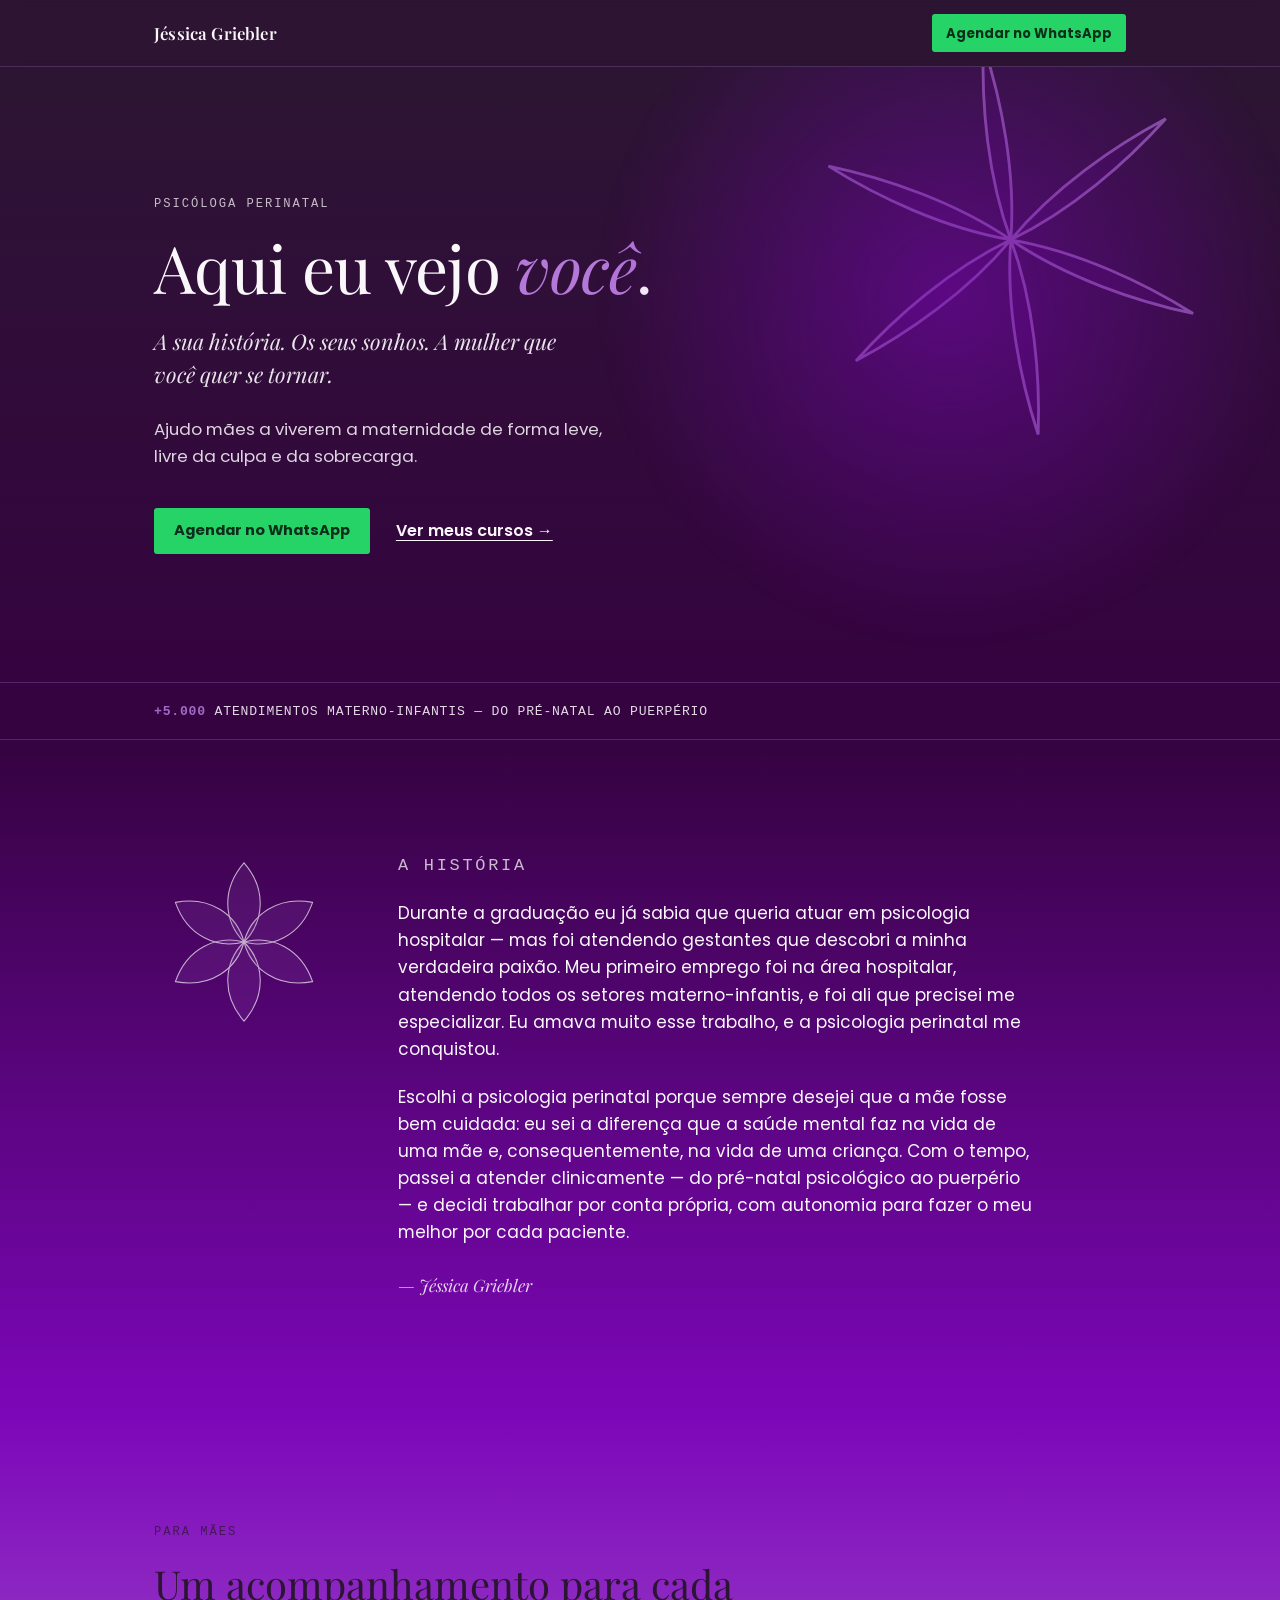
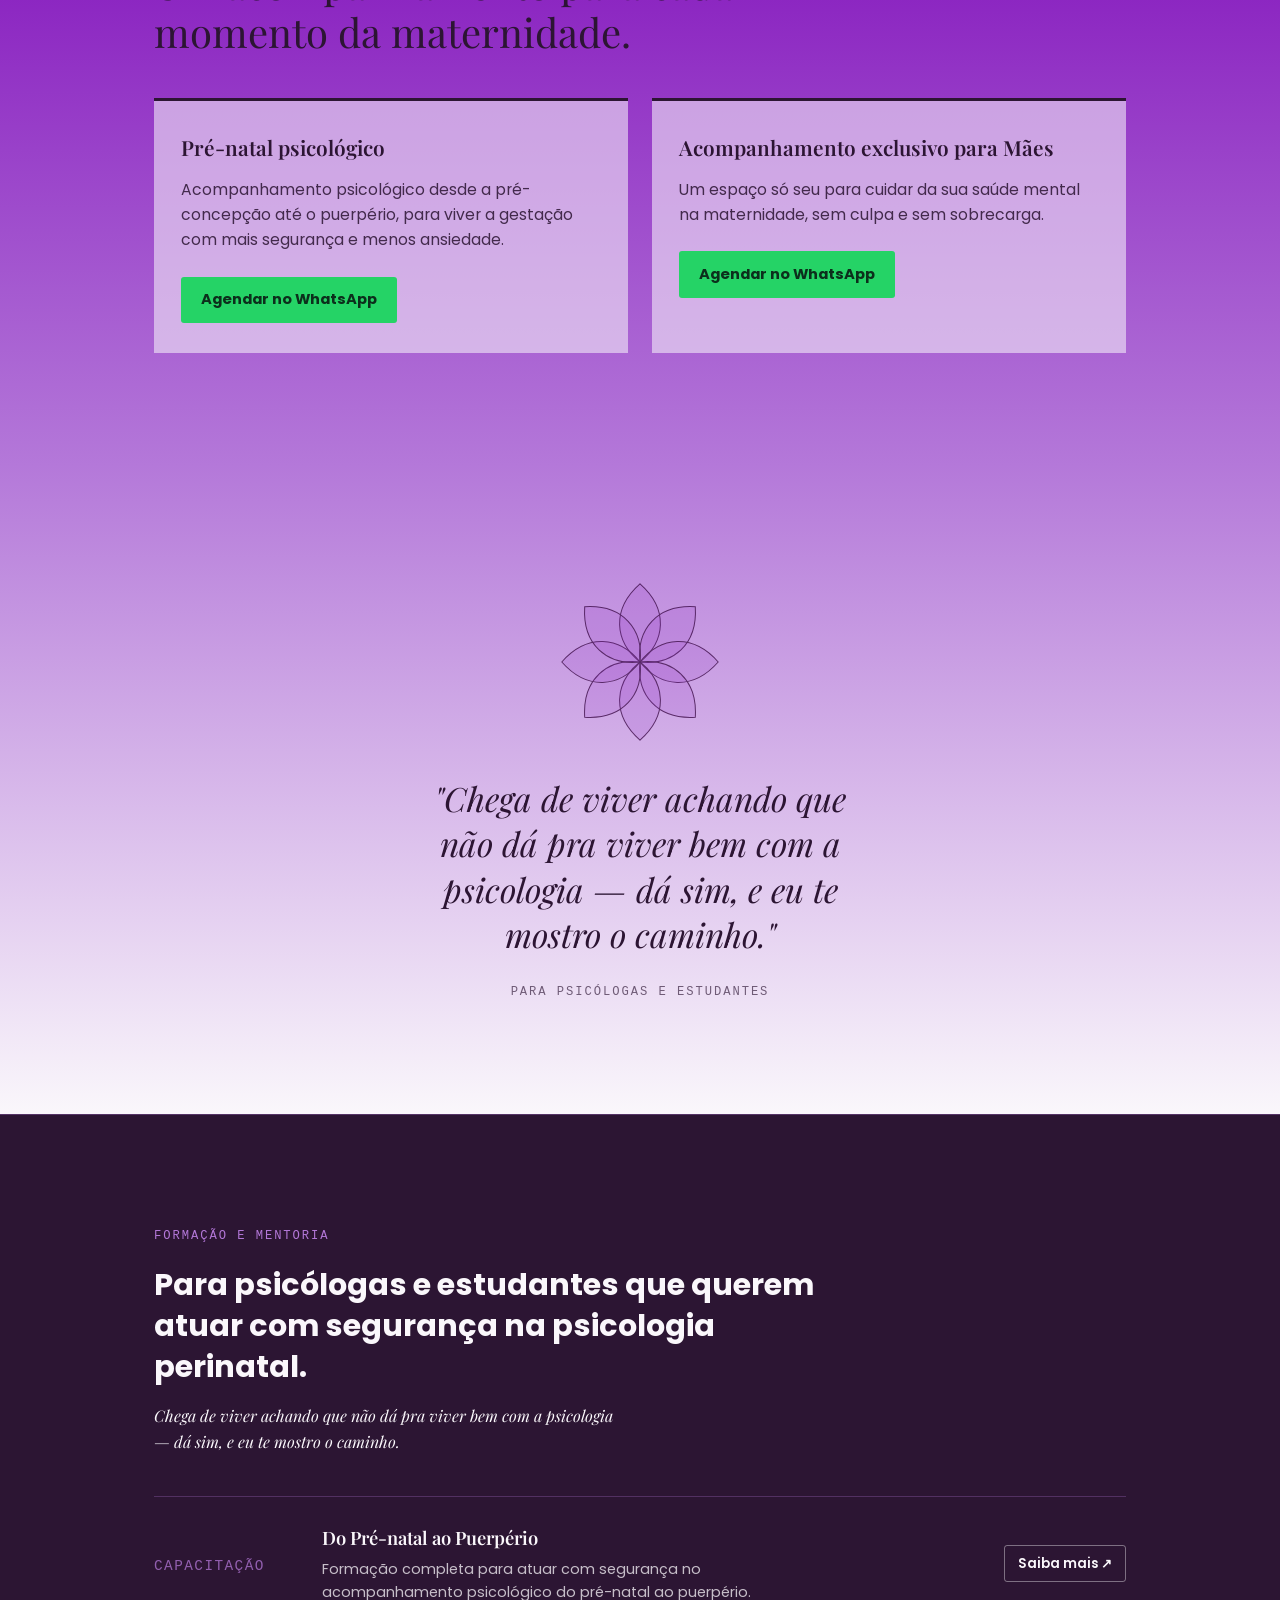
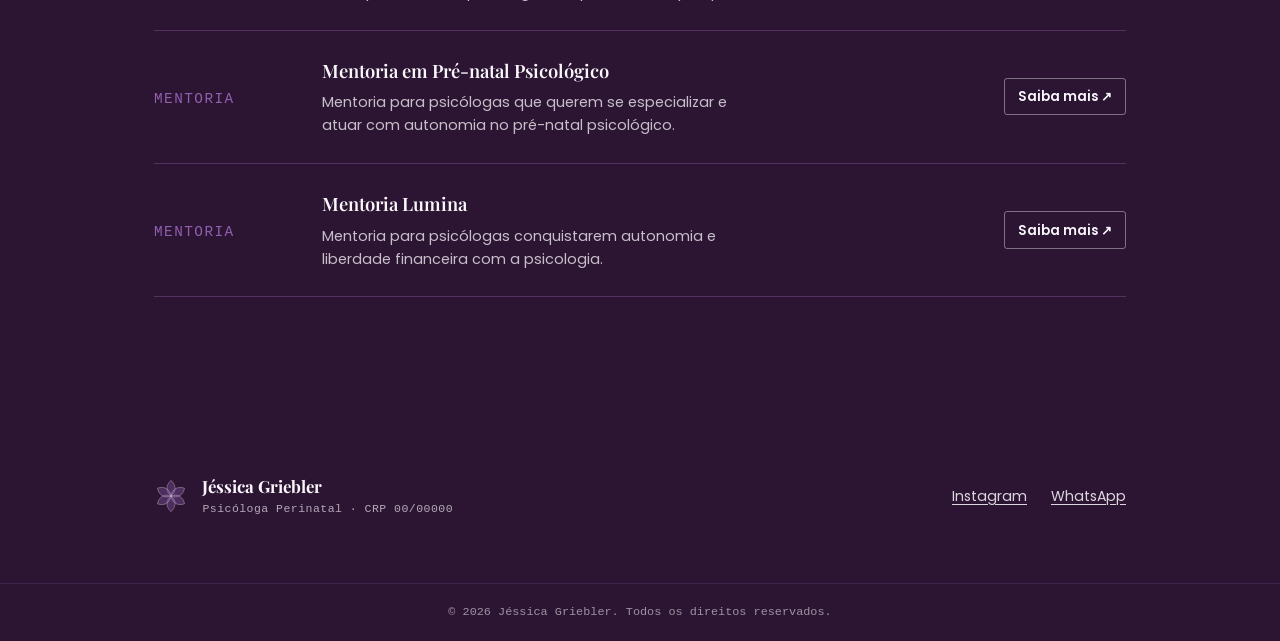
==== index.html @ 9a2f3b9a "Adota direcao visual Lumina como design principal Substitui o layout claro anterior pelo conceito "m" ====
<!DOCTYPE html>
<html lang="pt-BR">
<head>
<meta charset="UTF-8">
<meta name="viewport" content="width=device-width, initial-scale=1.0">
<title>Jéssica Griebler | Psicóloga Perinatal</title>
<meta name="description" content="Jéssica Griebler — Psicóloga Perinatal. Acompanhamento do pré-natal ao puerpério para mães, e formação para psicólogas. Agende pelo WhatsApp.">
<meta name="color-scheme" content="dark light">
<link rel="icon" href="data:image/svg+xml,<svg xmlns=%22http://www.w3.org/2000/svg%22 viewBox=%220 0 100 100%22><text y=%22.9em%22 font-size=%2290%22>🌿</text></svg>">
<link rel="stylesheet" href="css/style.css">
</head>
<body>

<header>
  <div class="wrap headerbar">
    <a class="wordmark" href="#topo"><strong>Jéssica Griebler</strong></a>
    <!-- TODO: trocar 55XXXXXXXXXXX pelo número real, formato 55DDXXXXXXXXX -->
    <a class="btn btn-primary btn-small" href="https://wa.me/55XXXXXXXXXXX?text=Ol%C3%A1!%20Vim%20pelo%20site%20e%20gostaria%20de%20agendar%20uma%20consulta." target="_blank" rel="noopener">Agendar no WhatsApp</a>
  </div>
</header>

<main id="topo">

  <!-- ===================== HERO ===================== -->
  <section class="hero">
    <div class="wrap hero-inner">
      <svg class="mark-hero petal-anim" viewBox="0 0 200 200" aria-hidden="true">
        <g transform="translate(100,100) rotate(-8)" fill="none" stroke="#b478d9" stroke-width="1.4" opacity="0.75">
          <g transform="rotate(0)"><path d="M0,0 C-7,-32 -5,-68 0,-96 C5,-68 7,-32 0,0 Z" fill="#7c06b8" fill-opacity="0.18"/></g>
          <g transform="rotate(60)"><path d="M0,0 C-7,-32 -5,-68 0,-96 C5,-68 7,-32 0,0 Z" fill="#7c06b8" fill-opacity="0.18"/></g>
          <g transform="rotate(120)"><path d="M0,0 C-7,-32 -5,-68 0,-96 C5,-68 7,-32 0,0 Z" fill="#7c06b8" fill-opacity="0.18"/></g>
          <g transform="rotate(180)"><path d="M0,0 C-7,-32 -5,-68 0,-96 C5,-68 7,-32 0,0 Z" fill="#7c06b8" fill-opacity="0.18"/></g>
          <g transform="rotate(240)"><path d="M0,0 C-7,-32 -5,-68 0,-96 C5,-68 7,-32 0,0 Z" fill="#7c06b8" fill-opacity="0.18"/></g>
          <g transform="rotate(300)"><path d="M0,0 C-7,-32 -5,-68 0,-96 C5,-68 7,-32 0,0 Z" fill="#7c06b8" fill-opacity="0.18"/></g>
        </g>
      </svg>
      <div class="hero-glow" aria-hidden="true"></div>

      <p class="eyebrow">Psicóloga Perinatal</p>
      <h1>Aqui eu vejo <em>você</em>.</h1>
      <p class="sub">A sua história. Os seus sonhos. A mulher que você quer se tornar.</p>
      <p class="lede">Ajudo mães a viverem a maternidade de forma leve, livre da culpa e da sobrecarga.</p>
      <div class="ctas">
        <a class="btn btn-primary" href="https://wa.me/55XXXXXXXXXXX?text=Ol%C3%A1!%20Vim%20pelo%20site%20e%20gostaria%20de%20agendar%20uma%20consulta." target="_blank" rel="noopener">Agendar no WhatsApp</a>
        <a class="link-arrow" href="#formacao">Ver meus cursos →</a>
      </div>
    </div>
  </section>

  <!-- ===================== FAIXA DE CREDENCIAL ===================== -->
  <div class="band">
    <div class="wrap">
      <p><strong>+5.000</strong> atendimentos materno-infantis — do pré-natal ao puerpério</p>
    </div>
  </div>

  <!-- ===================== SOBRE MIM ===================== -->
  <section class="bio" id="sobre">
    <div class="wrap pad">
      <div class="bio-grid">
        <svg class="mark-bio reveal" viewBox="0 0 200 200" aria-hidden="true">
          <g transform="translate(100,100)" fill="none" stroke="#faf7fb" stroke-width="1.2" opacity="0.7">
            <g transform="rotate(0)"><path d="M0,0 C-22,-22 -26,-58 0,-88 C26,-58 22,-22 0,0 Z" fill="#b478d9" fill-opacity="0.16"/></g>
            <g transform="rotate(60)"><path d="M0,0 C-22,-22 -26,-58 0,-88 C26,-58 22,-22 0,0 Z" fill="#b478d9" fill-opacity="0.16"/></g>
            <g transform="rotate(120)"><path d="M0,0 C-22,-22 -26,-58 0,-88 C26,-58 22,-22 0,0 Z" fill="#b478d9" fill-opacity="0.16"/></g>
            <g transform="rotate(180)"><path d="M0,0 C-22,-22 -26,-58 0,-88 C26,-58 22,-22 0,0 Z" fill="#b478d9" fill-opacity="0.16"/></g>
            <g transform="rotate(240)"><path d="M0,0 C-22,-22 -26,-58 0,-88 C26,-58 22,-22 0,0 Z" fill="#b478d9" fill-opacity="0.16"/></g>
            <g transform="rotate(300)"><path d="M0,0 C-22,-22 -26,-58 0,-88 C26,-58 22,-22 0,0 Z" fill="#b478d9" fill-opacity="0.16"/></g>
          </g>
        </svg>
        <div class="reveal">
          <p class="eyebrow">A história</p>
          <p>Durante a graduação eu já sabia que queria atuar em psicologia hospitalar — mas foi atendendo gestantes que descobri a minha verdadeira paixão. Meu primeiro emprego foi na área hospitalar, atendendo todos os setores materno-infantis, e foi ali que precisei me especializar. Eu amava muito esse trabalho, e a psicologia perinatal me conquistou.</p>
          <p>Escolhi a psicologia perinatal porque sempre desejei que a mãe fosse bem cuidada: eu sei a diferença que a saúde mental faz na vida de uma mãe e, consequentemente, na vida de uma criança. Com o tempo, passei a atender clinicamente — do pré-natal psicológico ao puerpério — e decidi trabalhar por conta própria, com autonomia para fazer o meu melhor por cada paciente.</p>
          <p class="attrib">— Jéssica Griebler</p>
        </div>
      </div>
    </div>
  </section>

  <!-- ===================== SERVIÇOS (MÃES) ===================== -->
  <section class="services" id="especialidades">
    <div class="wrap pad">
      <p class="eyebrow">Para mães</p>
      <h2 class="reveal">Um acompanhamento para cada momento da maternidade.</h2>
      <div class="cards">
        <div class="card reveal">
          <h3>Pré-natal psicológico</h3>
          <p>Acompanhamento psicológico desde a pré-concepção até o puerpério, para viver a gestação com mais segurança e menos ansiedade.</p>
          <a class="btn btn-primary" href="https://wa.me/55XXXXXXXXXXX?text=Ol%C3%A1!%20Tenho%20interesse%20no%20pr%C3%A9-natal%20psicol%C3%B3gico." target="_blank" rel="noopener">Agendar no WhatsApp</a>
        </div>
        <div class="card reveal">
          <h3>Acompanhamento exclusivo para Mães</h3>
          <p>Um espaço só seu para cuidar da sua saúde mental na maternidade, sem culpa e sem sobrecarga.</p>
          <a class="btn btn-primary" href="https://wa.me/55XXXXXXXXXXX?text=Ol%C3%A1!%20Tenho%20interesse%20no%20acompanhamento%20para%20m%C3%A3es." target="_blank" rel="noopener">Agendar no WhatsApp</a>
        </div>
      </div>
    </div>
  </section>

  <!-- ===================== LIMIAR / PICO DE LUZ ===================== -->
  <section class="threshold">
    <div class="wrap pad">
      <svg class="mark-threshold reveal" viewBox="0 0 200 200" aria-hidden="true">
        <g transform="translate(100,100)" fill="none" stroke="#350340" stroke-width="1.2" opacity="0.75">
          <g transform="rotate(0)"><path d="M0,0 C-30,-24 -34,-62 0,-92 C34,-62 30,-24 0,0 Z" fill="#7c06b8" fill-opacity="0.14"/></g>
          <g transform="rotate(45)"><path d="M0,0 C-30,-24 -34,-62 0,-92 C34,-62 30,-24 0,0 Z" fill="#7c06b8" fill-opacity="0.14"/></g>
          <g transform="rotate(90)"><path d="M0,0 C-30,-24 -34,-62 0,-92 C34,-62 30,-24 0,0 Z" fill="#7c06b8" fill-opacity="0.14"/></g>
          <g transform="rotate(135)"><path d="M0,0 C-30,-24 -34,-62 0,-92 C34,-62 30,-24 0,0 Z" fill="#7c06b8" fill-opacity="0.14"/></g>
          <g transform="rotate(180)"><path d="M0,0 C-30,-24 -34,-62 0,-92 C34,-62 30,-24 0,0 Z" fill="#7c06b8" fill-opacity="0.14"/></g>
          <g transform="rotate(225)"><path d="M0,0 C-30,-24 -34,-62 0,-92 C34,-62 30,-24 0,0 Z" fill="#7c06b8" fill-opacity="0.14"/></g>
          <g transform="rotate(270)"><path d="M0,0 C-30,-24 -34,-62 0,-92 C34,-62 30,-24 0,0 Z" fill="#7c06b8" fill-opacity="0.14"/></g>
          <g transform="rotate(315)"><path d="M0,0 C-30,-24 -34,-62 0,-92 C34,-62 30,-24 0,0 Z" fill="#7c06b8" fill-opacity="0.14"/></g>
        </g>
      </svg>
      <blockquote class="reveal">"Chega de viver achando que não dá pra viver bem com a psicologia — dá sim, e eu te mostro o caminho."</blockquote>
      <p class="tag">Para psicólogas e estudantes</p>
    </div>
  </section>

  <!-- ===================== FORMAÇÃO (PSICÓLOGAS) ===================== -->
  <section class="courses" id="formacao">
    <div class="wrap pad">
      <p class="eyebrow">Formação e mentoria</p>
      <h2 class="reveal">Para psicólogas e estudantes que querem atuar com segurança na psicologia perinatal.</h2>
      <p class="lede reveal">Chega de viver achando que não dá pra viver bem com a psicologia — dá sim, e eu te mostro o caminho.</p>

      <div class="course-list">
        <div class="course-row reveal">
          <p class="course-tag">Capacitação</p>
          <div>
            <h3>Do Pré-natal ao Puerpério</h3>
            <p>Formação completa para atuar com segurança no acompanhamento psicológico do pré-natal ao puerpério.</p>
          </div>
          <!-- TODO: trocar pelo link real de checkout (Hotmart / Udemy / Eduzz) -->
          <a class="btn btn-ghost btn-small" href="https://instagram.com/jessicagriebler" target="_blank" rel="noopener">Saiba mais ↗</a>
        </div>
        <div class="course-row reveal">
          <p class="course-tag">Mentoria</p>
          <div>
            <h3>Mentoria em Pré-natal Psicológico</h3>
            <p>Mentoria para psicólogas que querem se especializar e atuar com autonomia no pré-natal psicológico.</p>
          </div>
          <!-- TODO: trocar pelo link real de checkout -->
          <a class="btn btn-ghost btn-small" href="https://instagram.com/jessicagriebler" target="_blank" rel="noopener">Saiba mais ↗</a>
        </div>
        <div class="course-row reveal">
          <p class="course-tag">Mentoria</p>
          <div>
            <h3>Mentoria Lumina</h3>
            <p>Mentoria para psicólogas conquistarem autonomia e liberdade financeira com a psicologia.</p>
          </div>
          <!-- TODO: trocar pelo link real de checkout -->
          <a class="btn btn-ghost btn-small" href="https://instagram.com/jessicagriebler" target="_blank" rel="noopener">Saiba mais ↗</a>
        </div>
      </div>
    </div>
  </section>

</main>

<!-- ===================== RODAPÉ ===================== -->
<footer id="contato">
  <div class="wrap foot-inner">
    <div class="foot-brand">
      <svg class="mark-foot" viewBox="0 0 200 200" aria-hidden="true">
        <g transform="translate(100,100)" fill="none" stroke="#faf7fb" stroke-width="2" opacity="0.85">
          <g transform="rotate(0)"><path d="M0,0 C-30,-24 -34,-62 0,-92 C34,-62 30,-24 0,0 Z" fill="#b478d9" fill-opacity="0.3"/></g>
          <g transform="rotate(60)"><path d="M0,0 C-30,-24 -34,-62 0,-92 C34,-62 30,-24 0,0 Z" fill="#b478d9" fill-opacity="0.3"/></g>
          <g transform="rotate(120)"><path d="M0,0 C-30,-24 -34,-62 0,-92 C34,-62 30,-24 0,0 Z" fill="#b478d9" fill-opacity="0.3"/></g>
          <g transform="rotate(180)"><path d="M0,0 C-30,-24 -34,-62 0,-92 C34,-62 30,-24 0,0 Z" fill="#b478d9" fill-opacity="0.3"/></g>
          <g transform="rotate(240)"><path d="M0,0 C-30,-24 -34,-62 0,-92 C34,-62 30,-24 0,0 Z" fill="#b478d9" fill-opacity="0.3"/></g>
          <g transform="rotate(300)"><path d="M0,0 C-30,-24 -34,-62 0,-92 C34,-62 30,-24 0,0 Z" fill="#b478d9" fill-opacity="0.3"/></g>
        </g>
      </svg>
      <div class="names">
        <strong>Jéssica Griebler</strong>
        <!-- TODO: número do CRP -->
        <span>Psicóloga Perinatal · CRP 00/00000</span>
      </div>
    </div>
    <div class="foot-links">
      <a href="https://instagram.com/jessicagriebler" target="_blank" rel="noopener">Instagram</a>
      <a href="https://wa.me/55XXXXXXXXXXX?text=Ol%C3%A1!%20Vim%20pelo%20site." target="_blank" rel="noopener">WhatsApp</a>
    </div>
  </div>
  <p class="copyright">© <span id="ano">2026</span> Jéssica Griebler. Todos os direitos reservados.</p>
</footer>

<script src="js/script.js"></script>

</body>
</html>
---- css/style.css ----
/* ===================== Fontes ===================== */
@import url('https://fonts.googleapis.com/css2?family=Playfair+Display:ital,wght@0,400;0,500;0,600;0,700;1,400;1,500;1,600&family=Poppins:wght@300;400;500;600;700&display=swap');

/* ===================== Tokens ===================== */
:root {
  --plum-deep: #2c1533;
  --plum: #350340;
  --violet: #7c06b8;
  --lilac: #b478d9;
  --offwhite: #faf7fb;
  --wa-green: #25d366;
  --focus: #b478d9;
  --serif: 'Playfair Display', Georgia, 'Times New Roman', serif;
  --sans: 'Poppins', -apple-system, 'Segoe UI', Roboto, Helvetica, Arial, sans-serif;
  --mono: 'Courier New', ui-monospace, 'SFMono-Regular', monospace;
  color-scheme: dark;
}

*, *::before, *::after { box-sizing: border-box; }

html { overflow-x: hidden; background: var(--plum-deep); scroll-behavior: smooth; }

body {
  margin: 0;
  overflow-x: hidden;
  background: var(--plum-deep);
  color: var(--offwhite);
  font-family: var(--sans);
  line-height: 1.6;
  -webkit-font-smoothing: antialiased;
}

/* O arco de cor é autoral, não derivado do sistema — ambos os temas reafirmam a mesma paleta. */
@media (prefers-color-scheme: light) { :root { color-scheme: light dark; } }
:root[data-theme="light"] { color-scheme: light; }
:root[data-theme="dark"] { color-scheme: dark; }

img, svg { max-width: 100%; display: block; }
a { color: inherit; }
h1, h2, h3, p, figure, blockquote { margin: 0; }

.wrap {
  max-width: 1100px;
  margin-inline: auto;
  padding-inline: clamp(1.25rem, 5vw, 4rem);
}

a:focus-visible, button:focus-visible {
  outline: 3px solid var(--focus);
  outline-offset: 3px;
  border-radius: 2px;
}

/* ===================== Header ===================== */
header {
  position: sticky;
  top: 0;
  z-index: 40;
  background: rgba(44, 21, 51, 0.82);
  backdrop-filter: blur(8px);
  border-bottom: 1px solid rgba(180, 120, 217, 0.25);
}

.headerbar {
  display: flex;
  align-items: center;
  justify-content: space-between;
  padding-block: 0.9rem;
  gap: 1rem;
}

.wordmark {
  display: flex;
  align-items: center;
  gap: 0.6rem;
  font-family: var(--serif);
  font-size: 1.05rem;
  letter-spacing: 0.01em;
  text-decoration: none;
  color: var(--offwhite);
}

.wordmark strong { font-weight: 600; }

/* ===================== Botões ===================== */
.btn {
  display: inline-flex;
  align-items: center;
  gap: 0.4em;
  font-family: var(--sans);
  font-weight: 700;
  font-size: 0.92rem;
  padding: 0.7em 1.3em;
  border-radius: 3px;
  text-decoration: none;
  white-space: nowrap;
  border: 1px solid transparent;
}

.btn-primary { background: var(--wa-green); color: #0c2f1c; }
.btn-primary:hover { filter: brightness(1.08); }

.btn-ghost {
  background: transparent;
  color: var(--offwhite);
  border-color: rgba(250, 247, 251, 0.4);
  font-weight: 600;
}

.btn-ghost:hover { border-color: var(--offwhite); }
.btn-small { padding: 0.55em 1em; font-size: 0.82rem; }

/* ===================== Estrutura de seção ===================== */
section { position: relative; }
.pad { padding-block: clamp(3.5rem, 9vw, 7rem); }

.eyebrow {
  font-family: var(--mono);
  font-size: 0.76rem;
  letter-spacing: 0.16em;
  text-transform: uppercase;
  opacity: 0.75;
  margin-bottom: 1.1rem;
}

/* ===================== Hero ===================== */
.hero {
  background: linear-gradient(180deg, var(--plum-deep) 0%, var(--plum) 100%);
  overflow: hidden;
}

.hero-inner { position: relative; padding-block: clamp(4rem, 11vw, 8rem); }

.hero-glow {
  position: absolute;
  inset: -20% -10% auto auto;
  width: 60vw;
  height: 60vw;
  max-width: 700px;
  max-height: 700px;
  background: radial-gradient(circle, rgba(124, 6, 184, 0.55), rgba(124, 6, 184, 0) 70%);
  filter: blur(10px);
  pointer-events: none;
  animation: drift 22s ease-in-out infinite alternate;
}

@keyframes drift {
  from { transform: translate(0, 0) scale(1); }
  to { transform: translate(-6%, 4%) scale(1.08); }
}

.mark-hero {
  position: absolute;
  right: clamp(-4rem, -2vw, -1rem);
  top: clamp(-2rem, -4vw, 0rem);
  width: clamp(220px, 32vw, 420px);
  height: auto;
  opacity: 0.9;
  transform-origin: 100px 100px;
}

.hero h1 {
  font-family: var(--serif);
  font-weight: 400;
  font-size: clamp(2.3rem, 6vw, 4.1rem);
  line-height: 1.08;
  max-width: 15ch;
  letter-spacing: -0.01em;
}

.hero h1 em { font-style: italic; color: var(--lilac); }

.hero .sub {
  font-family: var(--serif);
  font-style: italic;
  font-weight: 400;
  font-size: clamp(1.05rem, 2.4vw, 1.35rem);
  max-width: 34ch;
  margin-top: 1.4rem;
  opacity: 0.92;
  line-height: 1.5;
}

.hero .lede { font-size: 1.05rem; max-width: 44ch; margin-top: 1.6rem; opacity: 0.86; }

.hero .ctas {
  margin-top: 2.4rem;
  display: flex;
  align-items: center;
  gap: 1.6rem;
  flex-wrap: wrap;
}

.link-arrow {
  font-family: var(--sans);
  font-weight: 600;
  text-decoration: underline;
  text-underline-offset: 4px;
}

/* ===================== Faixa de credencial ===================== */
.band {
  background: var(--plum);
  border-block: 1px solid rgba(180, 120, 217, 0.28);
}

.band .wrap { padding-block: 1.1rem; }

.band p {
  font-family: var(--mono);
  font-size: 0.82rem;
  letter-spacing: 0.06em;
  text-transform: uppercase;
  opacity: 0.88;
}

.band strong { color: var(--lilac); font-weight: 700; }

/* ===================== Bio ===================== */
.bio { background: linear-gradient(180deg, var(--plum) 0%, var(--violet) 100%); }

.bio-grid {
  display: grid;
  grid-template-columns: minmax(120px, 180px) 1fr;
  gap: clamp(2rem, 5vw, 4rem);
  align-items: start;
}

.mark-bio { width: 100%; height: auto; opacity: 0.85; }
.bio p { font-size: 1.06rem; max-width: 58ch; }
.bio p + p { margin-top: 1.3rem; }
.bio .attrib { margin-top: 1.6rem; font-family: var(--serif); font-style: italic; opacity: 0.85; }

@media (max-width: 700px) {
  .bio-grid { grid-template-columns: 1fr; }
  .mark-bio { width: 96px; }
}

/* ===================== Serviços (mães) ===================== */
.services {
  background: linear-gradient(180deg, var(--violet) 0%, var(--lilac) 100%);
  color: var(--plum-deep);
}

.services .eyebrow { opacity: 0.7; }

.services h2 {
  font-family: var(--serif);
  font-weight: 400;
  font-size: clamp(1.7rem, 4vw, 2.5rem);
  max-width: 26ch;
  line-height: 1.2;
}

.cards {
  display: grid;
  grid-template-columns: 1fr 1fr;
  gap: 1.5rem;
  margin-top: 2.6rem;
}

@media (max-width: 700px) { .cards { grid-template-columns: 1fr; } }

.card {
  background: rgba(250, 247, 251, 0.55);
  border-top: 3px solid var(--plum-deep);
  padding: 1.9rem 1.7rem;
}

.card h3 {
  font-family: var(--serif);
  font-weight: 600;
  font-size: 1.3rem;
  margin-bottom: 0.8rem;
}

.card p { font-size: 0.98rem; opacity: 0.86; margin-bottom: 1.5rem; }
.card .btn-primary { color: #0c2f1c; }

/* ===================== Limiar / pico de luz ===================== */
.threshold {
  background: linear-gradient(180deg, var(--lilac) 0%, var(--offwhite) 100%);
  color: var(--plum-deep);
  --focus: var(--plum);
  text-align: center;
}

.threshold .pad { padding-block: clamp(4rem, 10vw, 7rem); }

.mark-threshold {
  width: clamp(120px, 16vw, 170px);
  height: auto;
  margin-inline: auto;
  margin-bottom: 1.8rem;
}

.threshold blockquote {
  font-family: var(--serif);
  font-style: italic;
  font-weight: 400;
  font-size: clamp(1.4rem, 3.4vw, 2.1rem);
  line-height: 1.35;
  max-width: 22ch;
  margin-inline: auto;
}

.threshold .tag {
  margin-top: 1.6rem;
  font-family: var(--mono);
  font-size: 0.76rem;
  letter-spacing: 0.16em;
  text-transform: uppercase;
  opacity: 0.65;
}

/* ===================== Formação — corte duro, "outra sala" ===================== */
.courses {
  background: var(--plum-deep);
  border-top: 1px solid rgba(180, 120, 217, 0.3);
}

.courses .eyebrow { color: var(--lilac); opacity: 1; }

.courses h2 {
  font-family: var(--sans);
  font-weight: 700;
  font-size: clamp(1.4rem, 3vw, 1.9rem);
  max-width: 34ch;
  line-height: 1.35;
  opacity: 0.94;
}

.courses .lede {
  margin-top: 1rem;
  font-family: var(--serif);
  font-style: italic;
  opacity: 0.8;
  max-width: 52ch;
}

.course-list { margin-top: 2.6rem; border-top: 1px solid rgba(180, 120, 217, 0.28); }

.course-row {
  display: grid;
  grid-template-columns: 9rem 1fr auto;
  gap: 1.5rem;
  align-items: center;
  padding-block: 1.6rem;
  border-bottom: 1px solid rgba(180, 120, 217, 0.28);
}

.course-tag {
  font-family: var(--mono);
  font-size: 0.75rem;
  letter-spacing: 0.1em;
  text-transform: uppercase;
  color: var(--lilac);
  opacity: 0.9;
}

.course-row h3 { font-family: var(--serif); font-weight: 600; font-size: 1.15rem; }
.course-row p { font-size: 0.9rem; opacity: 0.75; margin-top: 0.35rem; max-width: 48ch; }
.course-row .btn-ghost { justify-self: end; }

@media (max-width: 700px) {
  .course-row { grid-template-columns: 1fr; gap: 0.6rem; }
  .course-row .btn-ghost { justify-self: start; }
}

/* ===================== Rodapé ===================== */
footer { background: var(--plum-deep); }

.foot-inner {
  padding-block: clamp(2.5rem, 6vw, 4rem);
  display: flex;
  flex-wrap: wrap;
  align-items: center;
  justify-content: space-between;
  gap: 1.5rem;
}

.foot-brand { display: flex; align-items: center; gap: 0.9rem; }
.mark-foot { width: 34px; height: 34px; }
.foot-brand .names { display: flex; flex-direction: column; }
.foot-brand strong { font-family: var(--serif); font-size: 1.05rem; }
.foot-brand span { font-family: var(--mono); font-size: 0.72rem; opacity: 0.65; letter-spacing: 0.04em; }

.foot-links { display: flex; gap: 1.5rem; font-size: 0.88rem; }
.foot-links a { text-decoration: underline; text-underline-offset: 3px; opacity: 0.85; }

.copyright {
  border-top: 1px solid rgba(180, 120, 217, 0.25);
  padding-block: 1.2rem;
  font-family: var(--mono);
  font-size: 0.74rem;
  opacity: 0.55;
  text-align: center;
}

/* ===================== Revelação no scroll (progressive enhancement) ===================== */
html.js-ready .reveal {
  opacity: 0;
  transform: translateY(18px);
  transition: opacity 0.9s ease, transform 0.9s ease;
}

html.js-ready .reveal.in-view { opacity: 1; transform: translateY(0); }

.petal-anim { animation: open-bud 2.2s cubic-bezier(.2, .7, .3, 1) 0.3s both; }

@keyframes open-bud {
  from { transform: rotate(-16deg) scale(0.86); opacity: 0.55; }
  to { transform: rotate(0deg) scale(1); opacity: 0.9; }
}

@media (prefers-reduced-motion: reduce) {
  html { scroll-behavior: auto; }
  .hero-glow { animation: none; }
  .petal-anim { animation: none; transform: none; opacity: 0.9; }
  html.js-ready .reveal { opacity: 1; transform: none; transition: none; }
}
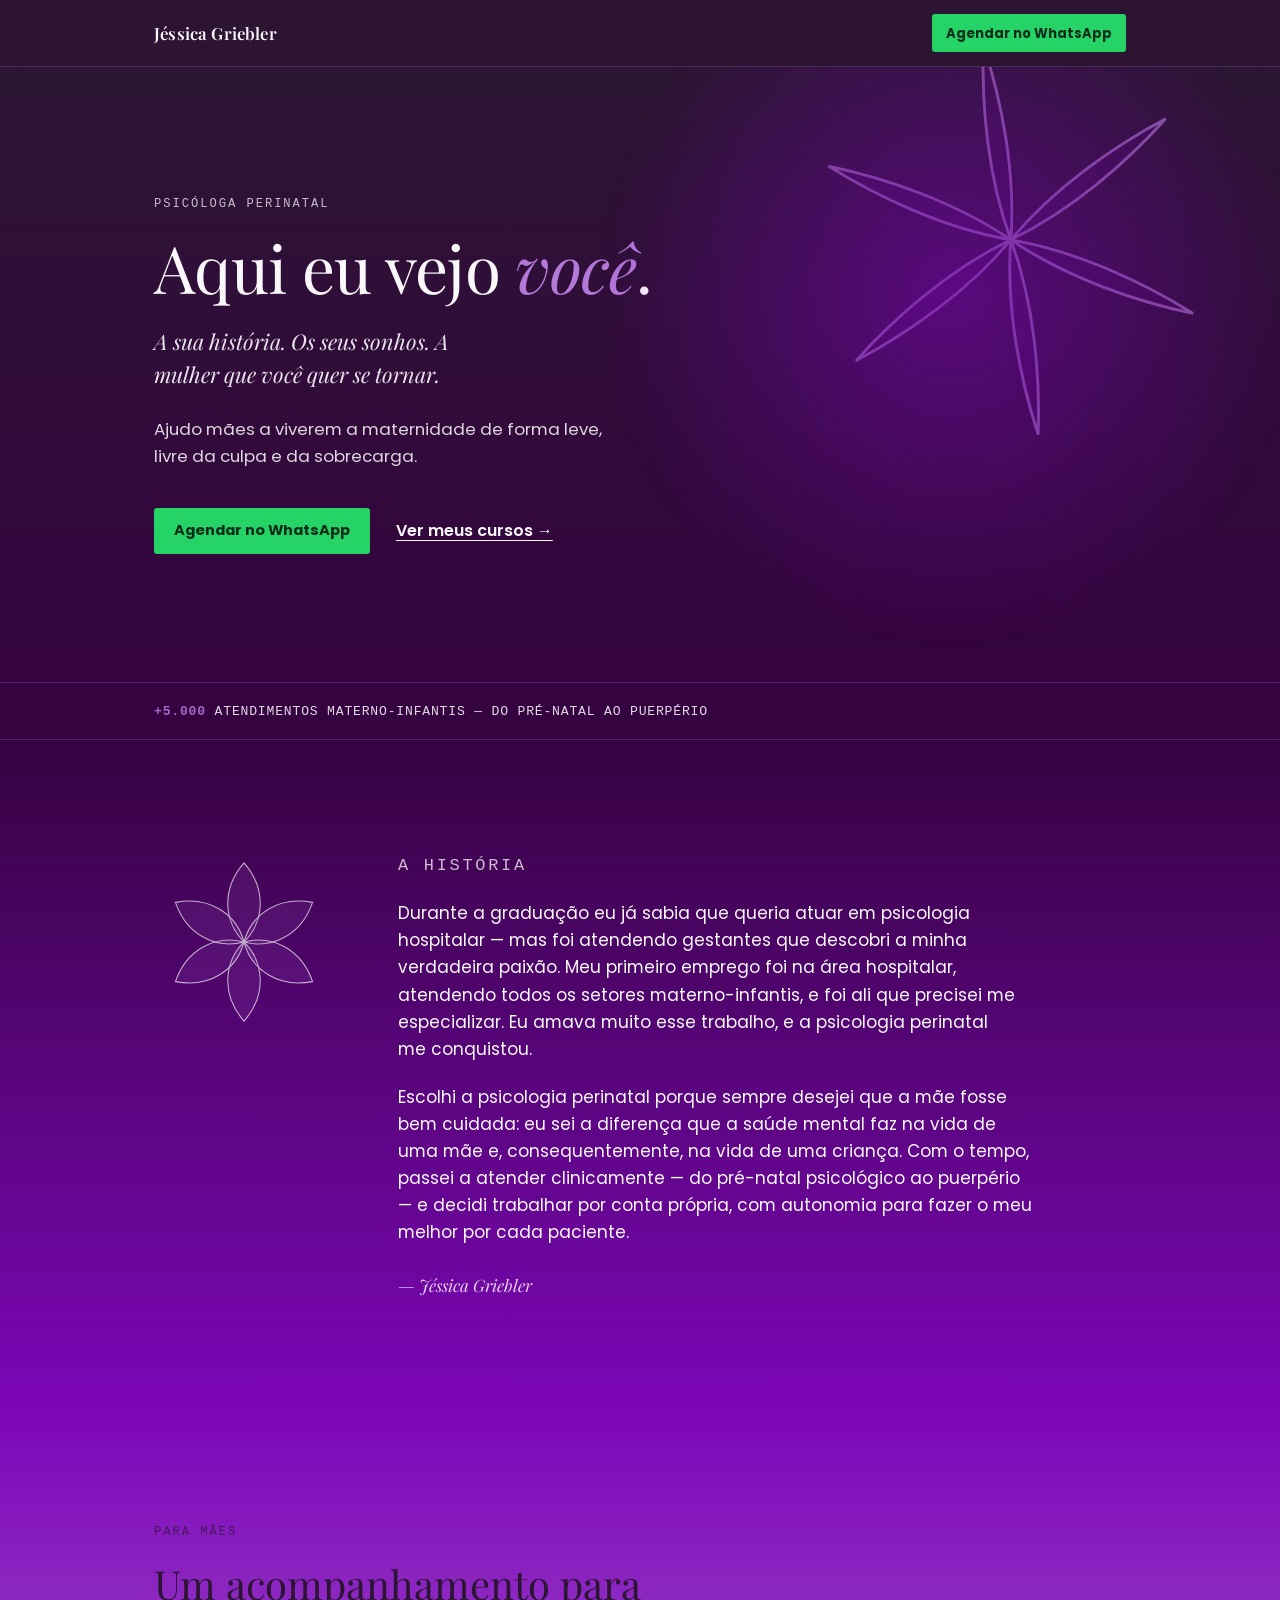
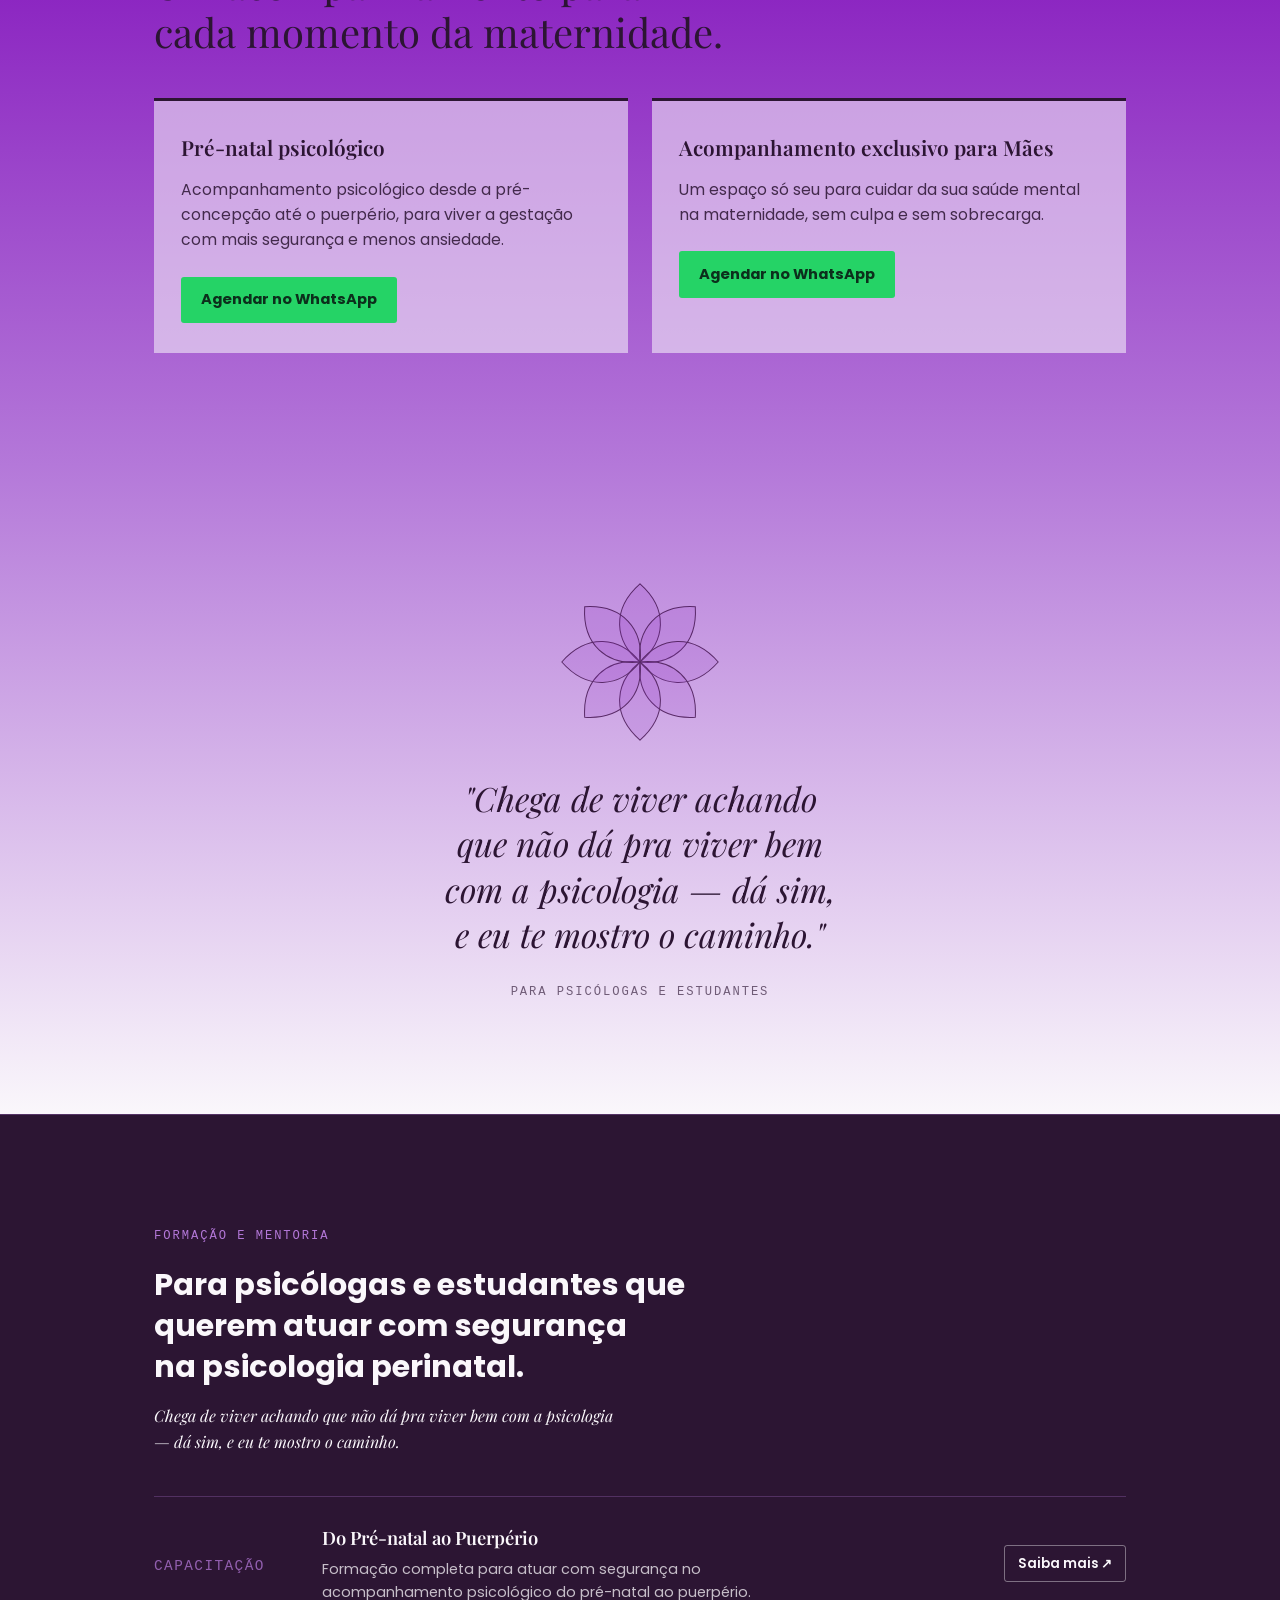
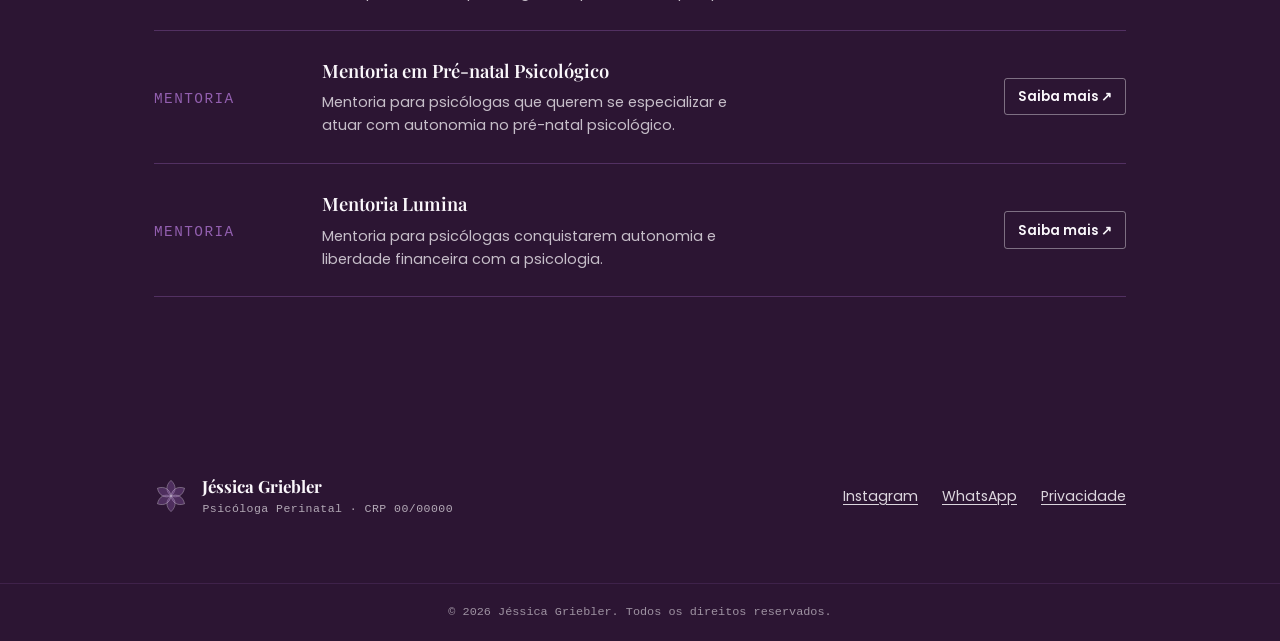
==== commit 60b08abe: "Fecha lacunas apontadas pelo audit de redesign Rodei o checklist da skill redesign-existing-projects" ====
--- a/index.html
+++ b/index.html
@@ -6,10 +6,29 @@
 <title>Jéssica Griebler | Psicóloga Perinatal</title>
 <meta name="description" content="Jéssica Griebler — Psicóloga Perinatal. Acompanhamento do pré-natal ao puerpério para mães, e formação para psicólogas. Agende pelo WhatsApp.">
 <meta name="color-scheme" content="dark light">
-<link rel="icon" href="data:image/svg+xml,<svg xmlns=%22http://www.w3.org/2000/svg%22 viewBox=%220 0 100 100%22><text y=%22.9em%22 font-size=%2290%22>🌿</text></svg>">
+
+<!-- TODO: se um domínio próprio for contratado, trocar a URL abaixo aqui e nas tags og:url / og:image -->
+<link rel="canonical" href="https://afonsosouza12.github.io/site-jessica-gribler/">
+
+<!-- Card de preview ao compartilhar no WhatsApp, Instagram e redes sociais -->
+<meta property="og:type" content="website">
+<meta property="og:locale" content="pt_BR">
+<meta property="og:site_name" content="Jéssica Griebler">
+<meta property="og:url" content="https://afonsosouza12.github.io/site-jessica-gribler/">
+<meta property="og:title" content="Jéssica Griebler | Psicóloga Perinatal">
+<meta property="og:description" content="Acompanhamento do pré-natal ao puerpério para mães, e formação em psicologia perinatal para psicólogas.">
+<meta property="og:image" content="https://afonsosouza12.github.io/site-jessica-gribler/images/og.png">
+<meta property="og:image:width" content="1200">
+<meta property="og:image:height" content="630">
+<meta property="og:image:alt" content="Jéssica Griebler, Psicóloga Perinatal — Aqui eu vejo você.">
+<meta name="twitter:card" content="summary_large_image">
+
+<link rel="icon" href="images/favicon.svg" type="image/svg+xml">
 <link rel="stylesheet" href="css/style.css">
 </head>
 <body>
+
+<a class="skip-link" href="#topo">Pular para o conteúdo</a>
 
 <header>
   <div class="wrap headerbar">
@@ -182,6 +201,7 @@
     <div class="foot-links">
       <a href="https://instagram.com/jessicagriebler" target="_blank" rel="noopener">Instagram</a>
       <a href="https://wa.me/55XXXXXXXXXXX?text=Ol%C3%A1!%20Vim%20pelo%20site." target="_blank" rel="noopener">WhatsApp</a>
+      <a href="privacidade.html">Privacidade</a>
     </div>
   </div>
   <p class="copyright">© <span id="ano">2026</span> Jéssica Griebler. Todos os direitos reservados.</p>
--- a/css/style.css
+++ b/css/style.css
@@ -28,6 +28,18 @@
   font-family: var(--sans);
   line-height: 1.6;
   -webkit-font-smoothing: antialiased;
+  text-wrap: pretty;
+}
+
+/* Títulos usam clamp(), então larguras intermediárias deixam palavras órfãs. */
+.hero h1,
+.hero .sub,
+.services h2,
+.courses h2,
+.threshold blockquote,
+.card h3,
+.course-row h3 {
+  text-wrap: balance;
 }
 
 /* O arco de cor é autoral, não derivado do sistema — ambos os temas reafirmam a mesma paleta. */
@@ -50,6 +62,23 @@
   outline-offset: 3px;
   border-radius: 2px;
 }
+
+/* Primeiro foco da página — fica fora da tela até receber foco por teclado. */
+.skip-link {
+  position: absolute;
+  left: 1rem;
+  top: -6rem;
+  z-index: 60;
+  background: var(--offwhite);
+  color: var(--plum-deep);
+  font-weight: 600;
+  font-size: 0.9rem;
+  padding: 0.7em 1.2em;
+  border-radius: 3px;
+  text-decoration: none;
+}
+
+.skip-link:focus, .skip-link:focus-visible { top: 1rem; }
 
 /* ===================== Header ===================== */
 header {
@@ -95,7 +124,10 @@
   text-decoration: none;
   white-space: nowrap;
   border: 1px solid transparent;
-}
+  transition: filter 200ms ease, border-color 200ms ease, transform 120ms ease;
+}
+
+.btn:active { transform: translateY(1px); }
 
 .btn-primary { background: var(--wa-green); color: #0c2f1c; }
 .btn-primary:hover { filter: brightness(1.08); }
@@ -367,6 +399,41 @@
   .course-row .btn-ghost { justify-self: start; }
 }
 
+/* ===================== Páginas de texto (privacidade) ===================== */
+.legal { background: linear-gradient(180deg, var(--plum-deep) 0%, var(--plum) 100%); }
+
+.legal h1 {
+  font-family: var(--serif);
+  font-weight: 400;
+  font-size: clamp(1.9rem, 4.5vw, 2.9rem);
+  line-height: 1.15;
+  max-width: 20ch;
+  letter-spacing: -0.01em;
+  text-wrap: balance;
+}
+
+.legal h2 {
+  font-family: var(--serif);
+  font-weight: 600;
+  font-size: 1.25rem;
+  margin-top: 2.6rem;
+  margin-bottom: 0.7rem;
+  color: var(--lilac);
+}
+
+.legal p { max-width: 62ch; opacity: 0.88; }
+
+.legal-updated {
+  margin-top: 1rem;
+  font-family: var(--mono);
+  font-size: 0.78rem;
+  letter-spacing: 0.06em;
+  text-transform: uppercase;
+  opacity: 0.6;
+}
+
+.legal a { text-decoration: underline; text-underline-offset: 3px; }
+
 /* ===================== Rodapé ===================== */
 footer { background: var(--plum-deep); }
 
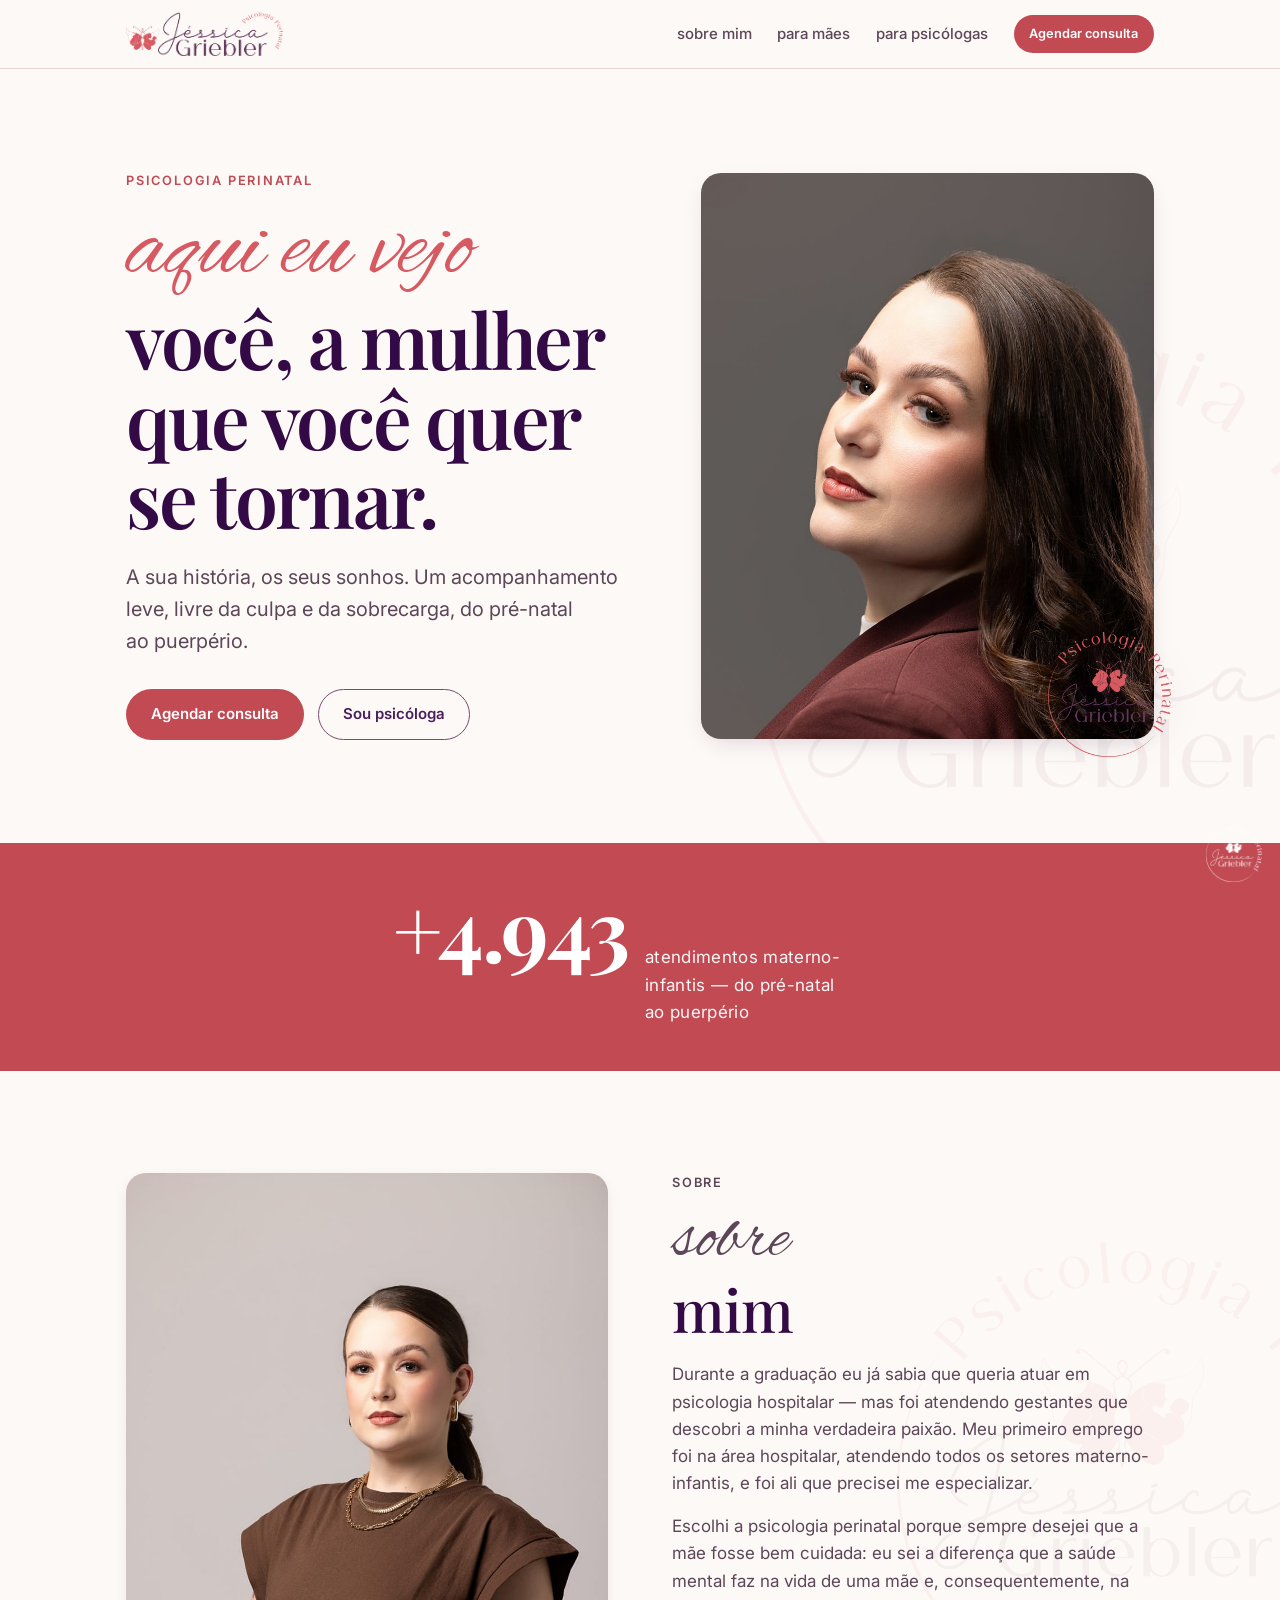
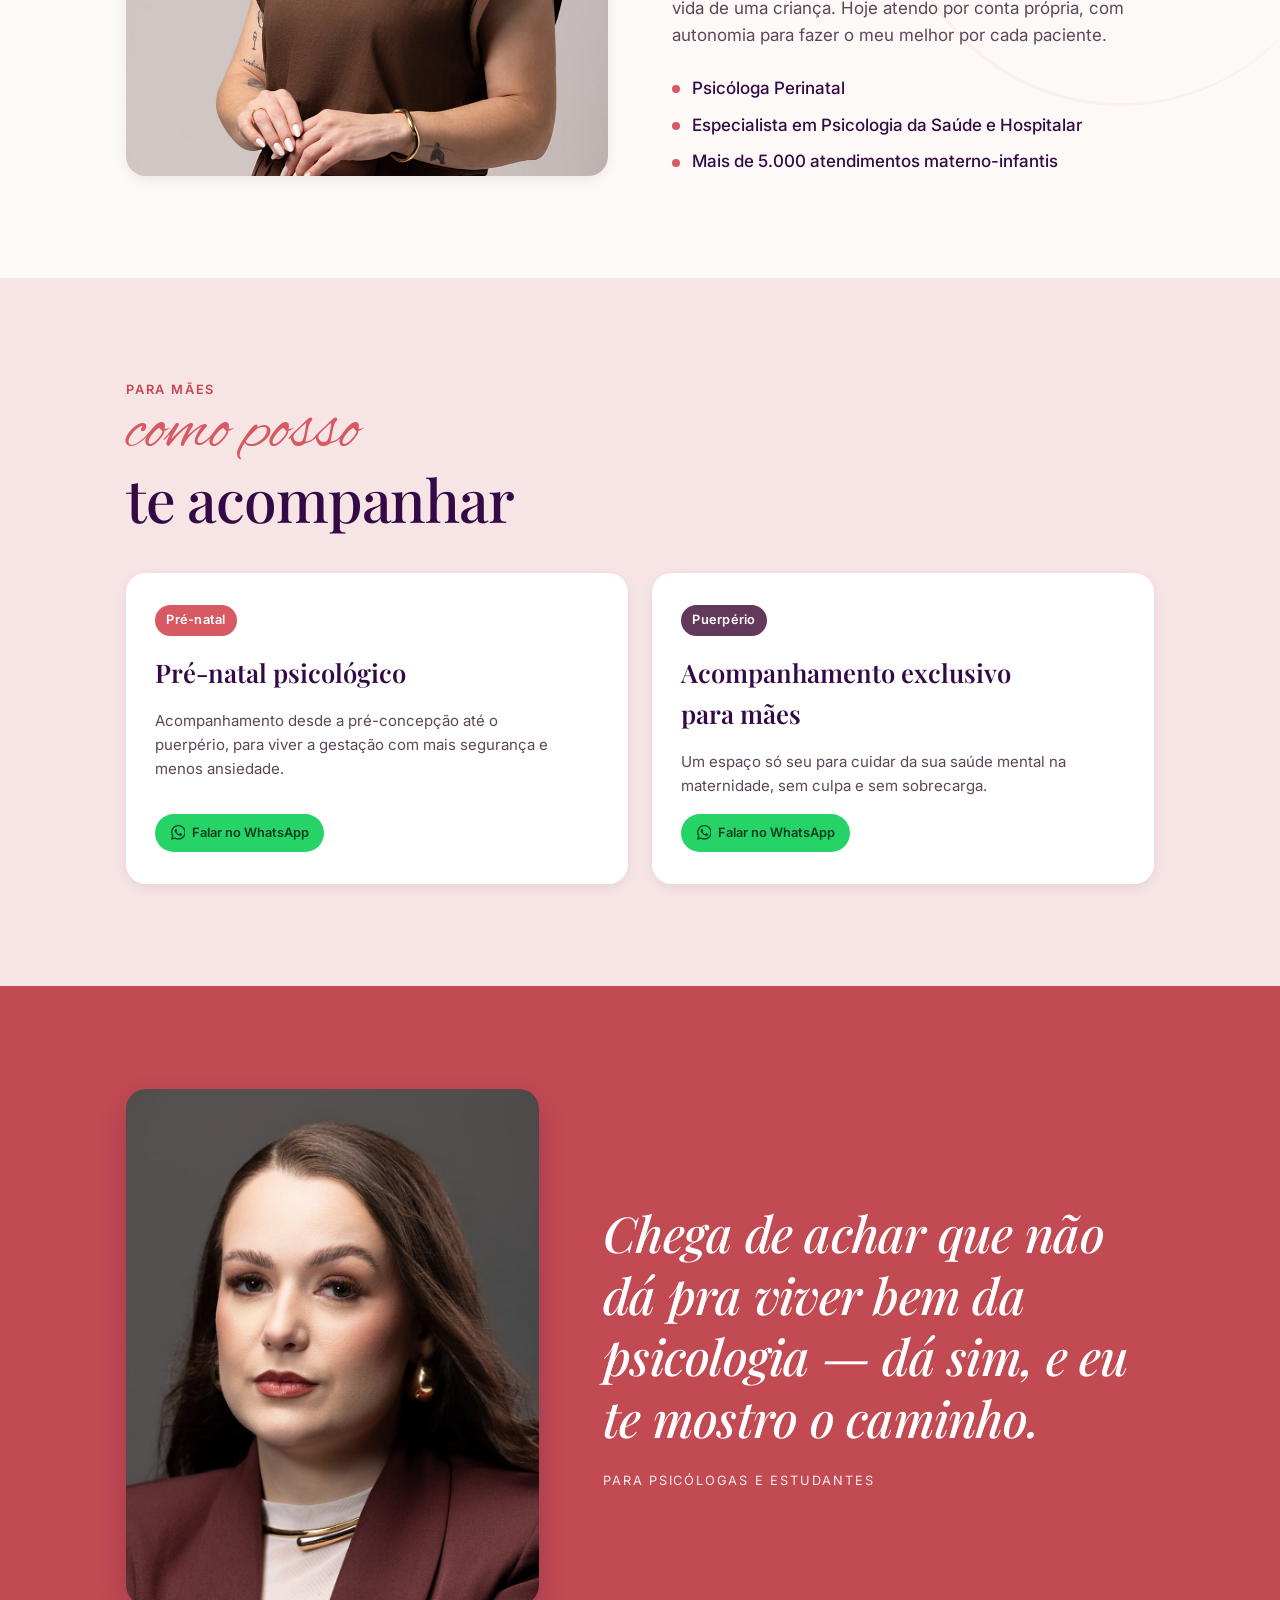
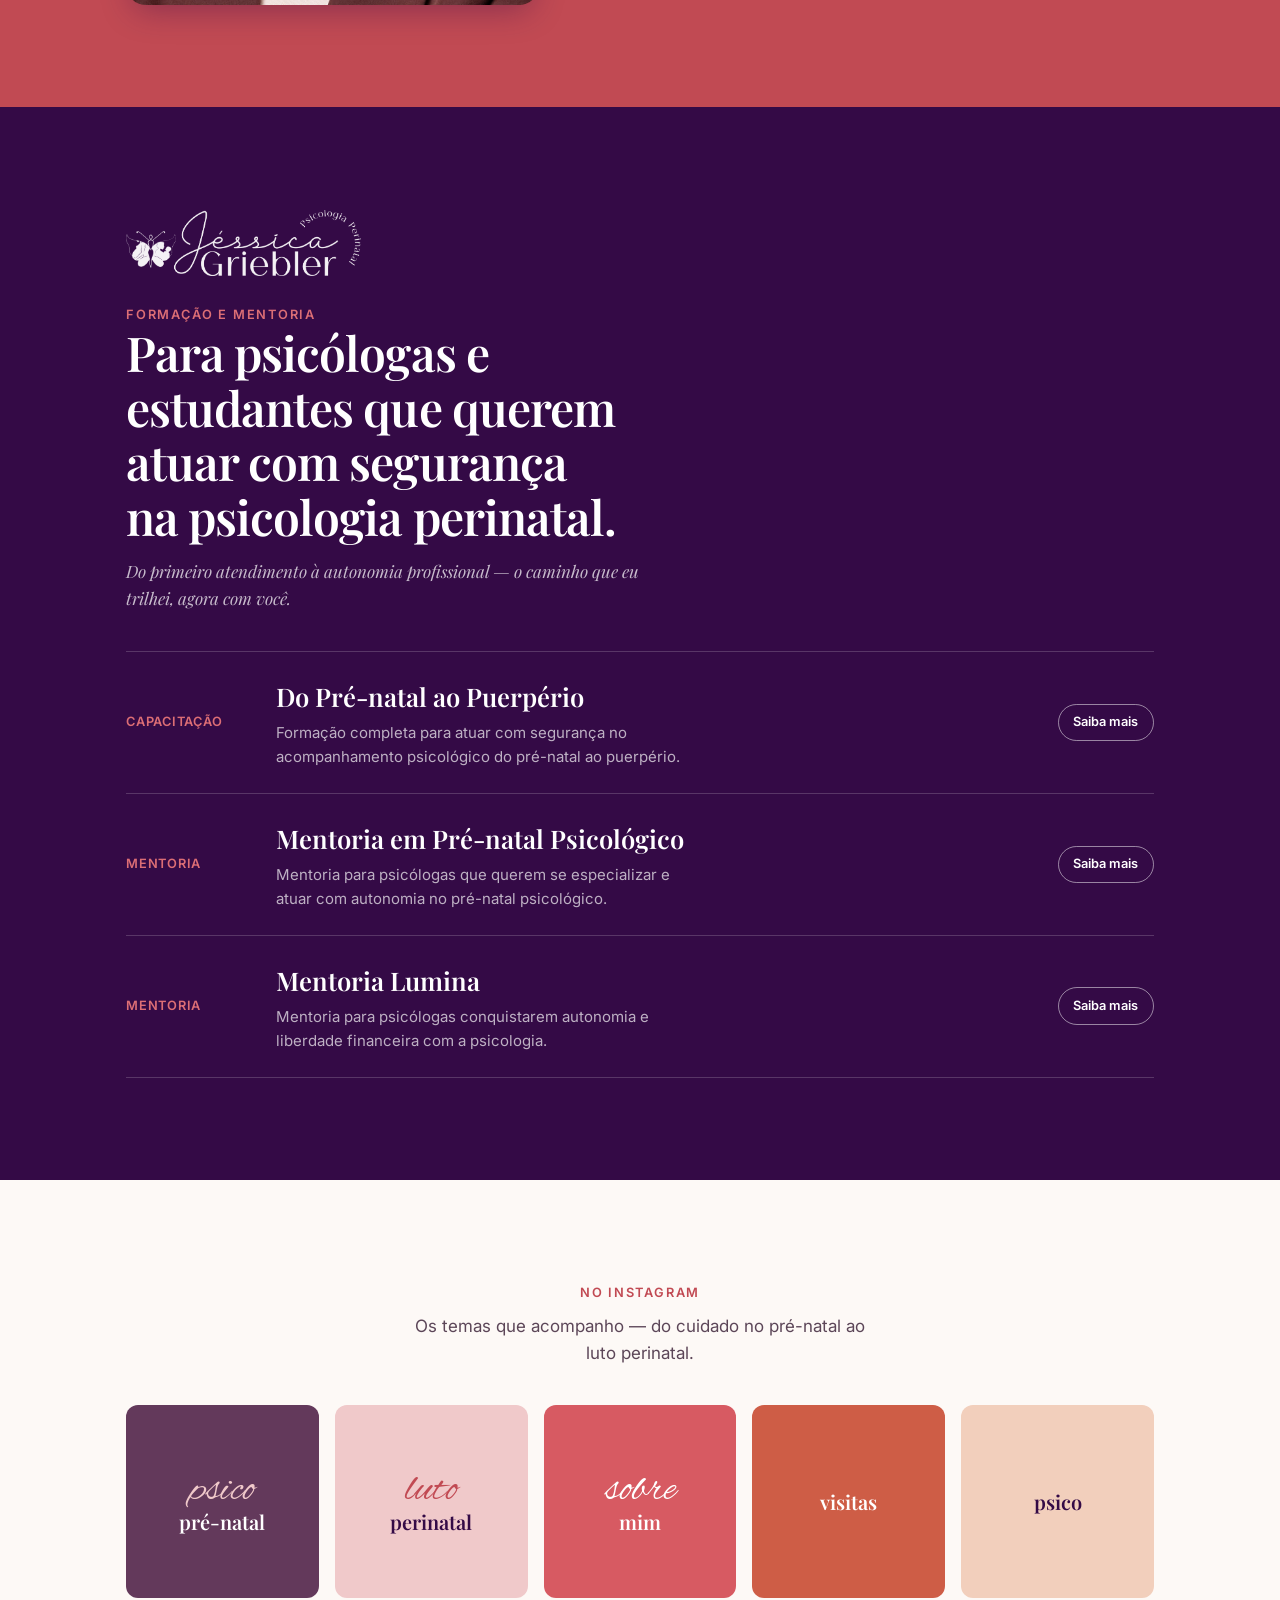
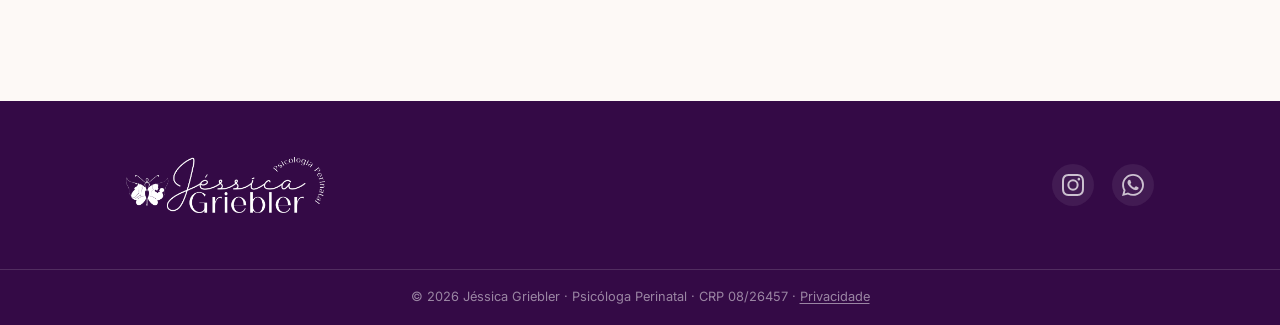
==== commit 556f692a: "Promove o design do design system real ao site oficial Substitui o index.html (direcao Lumina, gradi" ====
--- a/index.html
+++ b/index.html
@@ -3,211 +3,591 @@
 <head>
 <meta charset="UTF-8">
 <meta name="viewport" content="width=device-width, initial-scale=1.0">
-<title>Jéssica Griebler | Psicóloga Perinatal</title>
-<meta name="description" content="Jéssica Griebler — Psicóloga Perinatal. Acompanhamento do pré-natal ao puerpério para mães, e formação para psicólogas. Agende pelo WhatsApp.">
-<meta name="color-scheme" content="dark light">
-
-<!-- TODO: se um domínio próprio for contratado, trocar a URL abaixo aqui e nas tags og:url / og:image -->
+<title>Jéssica Griebler | Psicologia Perinatal</title>
+<meta name="description" content="Psicóloga perinatal. Acompanhamento do pré-natal ao puerpério para mães, e formação em psicologia perinatal para psicólogas. Agende pelo WhatsApp.">
+<meta name="color-scheme" content="light">
+
 <link rel="canonical" href="https://afonsosouza12.github.io/site-jessica-gribler/">
-
-<!-- Card de preview ao compartilhar no WhatsApp, Instagram e redes sociais -->
 <meta property="og:type" content="website">
 <meta property="og:locale" content="pt_BR">
 <meta property="og:site_name" content="Jéssica Griebler">
 <meta property="og:url" content="https://afonsosouza12.github.io/site-jessica-gribler/">
-<meta property="og:title" content="Jéssica Griebler | Psicóloga Perinatal">
-<meta property="og:description" content="Acompanhamento do pré-natal ao puerpério para mães, e formação em psicologia perinatal para psicólogas.">
-<meta property="og:image" content="https://afonsosouza12.github.io/site-jessica-gribler/images/og.png">
+<meta property="og:title" content="Jéssica Griebler | Psicologia Perinatal">
+<meta property="og:description" content="Aqui eu vejo você. Acompanhamento do pré-natal ao puerpério para mães, e formação para psicólogas.">
+<meta property="og:image" content="https://afonsosouza12.github.io/site-jessica-gribler/assets/og.png">
 <meta property="og:image:width" content="1200">
 <meta property="og:image:height" content="630">
-<meta property="og:image:alt" content="Jéssica Griebler, Psicóloga Perinatal — Aqui eu vejo você.">
+<meta property="og:image:alt" content="Jéssica Griebler, Psicologia Perinatal — Aqui eu vejo você.">
 <meta name="twitter:card" content="summary_large_image">
 
-<link rel="icon" href="images/favicon.svg" type="image/svg+xml">
-<link rel="stylesheet" href="css/style.css">
+<link rel="icon" href="assets/logo/favicon.png" type="image/png">
+<link rel="preconnect" href="https://fonts.googleapis.com">
+<link rel="preconnect" href="https://fonts.gstatic.com" crossorigin>
+<link href="https://fonts.googleapis.com/css2?family=Playfair+Display:ital,wght@0,400;0,500;0,600;0,700;1,400;1,500&family=Alex+Brush&family=Inter:ital,wght@0,400;0,500;0,600;0,700;1,400&display=swap" rel="stylesheet">
+<style>
+/* =========================================================
+   Jéssica Griebler — protótipo no design system real
+   Tokens copiados de tokens/colors.css, typography.css, spacing.css
+   Regras da marca: campos de cor CHAPADA (nunca gradiente),
+   acento coral, tipografia Playfair + Alex Brush + Inter,
+   títulos em minúsculas, sombras suaves só em UI.
+   ========================================================= */
+:root{
+  /* cores reais */
+  --purple-950:#340a46; --purple-800:#4a1f5c; --purple-700:#63395b; --purple-600:#7a4a70;
+  --coral-600:#c14a53; --coral-500:#d75a62; --coral-400:#dc6e75;
+  --terracotta-500:#ce5d46; --terracotta-300:#e39a86;
+  --blush-300:#e8a9ab; --blush-200:#f0c9ca; --blush-100:#f7e4e5;
+  --peach-200:#f2cfbc; --peach-100:#f8e7dc;
+  --cream:#fdf9f6; --white:#ffffff;
+  --ink:#340a46; --ink-soft:#5c4658;
+  --border-soft:#e6d4cf;
+  /* tipografia */
+  --font-display:'Playfair Display',Georgia,serif;
+  --font-script:'Alex Brush',cursive;
+  --font-body:'Inter',-apple-system,'Segoe UI',Roboto,sans-serif;
+  --text-xs:0.8rem; --text-sm:0.9375rem; --text-base:1.0625rem; --text-lg:1.25rem;
+  --text-xl:1.6rem; --text-2xl:2.1rem; --text-3xl:2.8rem; --text-4xl:3.8rem;
+  --tracking-wide:0.06em; --tracking-wider:0.14em;
+  /* espaço / forma */
+  --radius-md:12px; --radius-lg:20px; --radius-pill:999px;
+  --shadow-soft:0 8px 24px -8px rgba(52,10,70,0.18);
+  --shadow-card:0 4px 16px -4px rgba(52,10,70,0.12);
+}
+*,*::before,*::after{box-sizing:border-box;}
+html{scroll-behavior:smooth;}
+body{
+  margin:0; background:var(--cream); color:var(--ink);
+  font-family:var(--font-body); font-size:var(--text-base); line-height:1.6;
+  -webkit-font-smoothing:antialiased; text-wrap:pretty;
+}
+img{max-width:100%; display:block;}
+a{color:inherit; text-decoration:none;}
+h1,h2,h3,p{margin:0;}
+
+.wrap{max-width:1140px; margin-inline:auto; padding-inline:clamp(1.25rem,5vw,3.5rem);}
+.pad{padding-block:clamp(3.5rem,8vw,6.5rem);}
+
+/* foco / skip */
+a:focus-visible,button:focus-visible{outline:3px solid var(--coral-500); outline-offset:3px; border-radius:3px;}
+.skip-link{position:absolute; left:1rem; top:-6rem; z-index:60; background:var(--purple-950);
+  color:#fff; font-weight:600; font-size:.9rem; padding:.7em 1.2em; border-radius:var(--radius-md);}
+.skip-link:focus,.skip-link:focus-visible{top:1rem;}
+
+/* rótulos */
+.eyebrow{font-size:var(--text-xs); letter-spacing:var(--tracking-wider); text-transform:uppercase;
+  color:var(--coral-600); font-weight:600; margin:0;}
+.script{font-family:var(--font-script); color:var(--coral-500); line-height:.9;
+  font-size:clamp(2.8rem,5.5vw,4.4rem); font-weight:400;}
+.title{font-family:var(--font-display); font-weight:500; line-height:1.12; letter-spacing:-.01em;
+  text-wrap:balance;}
+
+/* botões (Button DS: primary=coral, dark=roxo, outline) */
+.btn{display:inline-flex; align-items:center; gap:.5em; font-family:var(--font-body);
+  font-weight:600; font-size:var(--text-sm); padding:.85em 1.6em; border-radius:var(--radius-pill);
+  border:1.5px solid transparent; cursor:pointer; transition:transform .15s ease, filter .15s ease, background .15s ease, color .15s ease;}
+.btn:active{transform:translateY(1px);}
+.btn-primary{background:var(--coral-600); color:#fff;}
+.btn-primary:hover{filter:brightness(1.06);}
+.btn-whatsapp{background:#25d366; color:#0b3d20;}
+.btn-whatsapp:hover{filter:brightness(1.04);}
+.btn-outline{background:transparent; color:var(--purple-800); border-color:var(--purple-600);}
+.btn-outline:hover{background:var(--purple-950); color:#fff; border-color:var(--purple-950);}
+.btn-ghost-light{background:transparent; color:#fff; border-color:rgba(255,255,255,.5);}
+.btn-ghost-light:hover{border-color:#fff;}
+.btn-sm{padding:.6em 1.15em; font-size:var(--text-xs);}
+.btn .ico{width:1.15em; height:1.15em; flex:0 0 auto;}
+
+/* badges */
+.badge{display:inline-flex; align-items:center; font-family:var(--font-body); font-weight:600;
+  font-size:var(--text-xs); letter-spacing:.02em; padding:.4em .9em; border-radius:var(--radius-pill);}
+.badge--coral{background:var(--coral-500); color:#fff;}
+.badge--purple{background:var(--purple-700); color:#fff;}
+.badge--dark{background:var(--purple-950); color:#fff;}
+.badge--peach{background:var(--peach-200); color:var(--purple-950);}
+.badge--soft{background:var(--blush-100); color:var(--coral-600);}
+
+/* ---------- header ---------- */
+header{position:sticky; top:0; z-index:40; background:rgba(253,249,246,.88);
+  backdrop-filter:blur(8px); border-bottom:1px solid var(--border-soft);}
+.headerbar{display:flex; align-items:center; justify-content:space-between; gap:1rem; padding-block:.75rem;}
+.headerbar .logo{height:44px; width:auto;}
+.nav-links{display:flex; align-items:center; gap:1.6rem; font-size:var(--text-sm); font-weight:500;}
+.nav-links a:not(.btn){color:var(--ink-soft);}
+.nav-links a:not(.btn):hover{color:var(--coral-600);}
+@media (max-width:820px){ .nav-links .nav-item{display:none;} }
+
+/* ---------- hero ---------- */
+.hero{background:var(--cream); position:relative; overflow:hidden;}
+/* a marca, oversized, como motivo gráfico atrás do conteúdo */
+.hero::before{content:""; position:absolute; z-index:0; pointer-events:none;
+  right:-9%; bottom:-16%; width:min(62%,640px); aspect-ratio:1;
+  background:url("assets/logo/mark-color.png") no-repeat center/contain; opacity:.06;}
+.hero .wrap{position:relative; z-index:1;}
+.hero-grid{display:grid; grid-template-columns:1.06fr .94fr; gap:clamp(2rem,5vw,4.5rem); align-items:center;}
+.hero-text .eyebrow{margin-bottom:1rem;}
+.hero-text .script{margin-bottom:.1rem; font-size:clamp(3.2rem,9vw,6.2rem);}
+.hero h1{font-family:var(--font-display); font-weight:600; font-size:clamp(2.6rem,6.2vw,4.8rem);
+  line-height:1.04; letter-spacing:-.03em; color:var(--ink); max-width:13ch; text-wrap:balance;}
+.hero .lede{font-size:var(--text-lg); color:var(--ink-soft); max-width:40ch; margin-top:1.4rem;}
+.hero .ctas{display:flex; flex-wrap:wrap; gap:.9rem; margin-top:2rem;}
+.hero-photo{justify-self:center; width:min(100%,460px); position:relative;}
+.hero-photo img{width:100%; height:auto; aspect-ratio:4/5; object-fit:cover; border-radius:var(--radius-lg);
+  box-shadow:var(--shadow-soft);}
+.hero-photo .seal-badge{position:absolute; right:-18px; bottom:-18px; width:124px; height:auto;
+  aspect-ratio:auto; object-fit:initial; border-radius:0; box-shadow:none;
+  filter:drop-shadow(0 6px 14px rgba(52,10,70,.28));}
+@media (max-width:820px){
+  .hero-grid{grid-template-columns:1fr; text-align:center;}
+  .hero h1,.hero .lede{max-width:none; margin-inline:auto;}
+  .hero .ctas{justify-content:center;}
+  .hero-photo{width:min(74%,300px); order:-1;}
+  .hero-photo .seal-badge{width:84px;}
+}
+
+/* ---------- faixa credencial (cor chapada coral) ---------- */
+.band{background:var(--coral-600); color:#fff; text-align:center;}
+.band .wrap{padding-block:clamp(1.8rem,4vw,2.8rem); display:flex; flex-wrap:wrap;
+  align-items:baseline; justify-content:center; gap:.2rem 1.1rem;}
+.band strong{font-family:var(--font-display); font-weight:700; font-size:clamp(3rem,8vw,5.4rem);
+  line-height:.95; letter-spacing:-.03em;}
+.band span{font-size:var(--text-base); opacity:.95; letter-spacing:.02em; max-width:22ch; text-align:left;}
+
+/* ---------- sobre mim ---------- */
+.about{background:var(--cream); position:relative; overflow:hidden;}
+.about-mark{position:absolute; right:-6%; top:50%; transform:translateY(-50%); width:min(46%,460px);
+  opacity:.05; pointer-events:none;}
+.about-grid{position:relative; display:grid; grid-template-columns:1fr 1fr; gap:clamp(2rem,5vw,4rem); align-items:center;}
+.about-portrait{aspect-ratio:4/5; border-radius:var(--radius-lg); background:var(--blush-100);
+  display:flex; align-items:center; justify-content:center; box-shadow:var(--shadow-card); overflow:hidden;}
+.about-portrait img{width:100%; height:100%; object-fit:cover;}
+.about h2{margin:.2rem 0 1.2rem;}
+.about h2 .title{font-size:clamp(2.2rem,4.6vw,3.7rem); color:var(--ink); display:block; letter-spacing:-.02em;}
+.about p+p{margin-top:1rem;}
+.about p{color:var(--ink-soft);}
+.about-facts{list-style:none; padding:0; margin:1.6rem 0 0; display:flex; flex-direction:column; gap:.6rem;}
+.about-facts li{font-weight:500; color:var(--ink);}
+.about-facts li::before{content:""; display:inline-block; width:8px; height:8px; border-radius:50%;
+  background:var(--coral-500); margin-right:.7em; vertical-align:middle;}
+@media (max-width:820px){ .about-grid{grid-template-columns:1fr;} .about-portrait{max-width:340px; margin-inline:auto;} }
+
+/* ---------- serviços (para mães) ---------- */
+.services{background:var(--blush-100);}
+.section-head{margin-bottom:2.6rem;}
+.section-head .script{margin-bottom:.1rem;}
+.section-head .title{font-size:clamp(2.2rem,4.6vw,3.7rem); color:var(--ink); letter-spacing:-.02em;}
+.cards{display:grid; grid-template-columns:1fr 1fr; gap:1.5rem;}
+@media (max-width:720px){ .cards{grid-template-columns:1fr;} }
+.card{background:var(--white); border-radius:var(--radius-lg); padding:2rem 1.8rem;
+  box-shadow:var(--shadow-card); display:flex; flex-direction:column; gap:1rem;
+  transition:transform .15s ease, box-shadow .15s ease;}
+.card:hover{transform:translateY(-4px); box-shadow:var(--shadow-soft);}
+.card h3{font-family:var(--font-display); font-weight:600; font-size:var(--text-xl); color:var(--ink);}
+.card p{color:var(--ink-soft); font-size:var(--text-sm); flex:1;}
+.card .badge{align-self:flex-start;}
+
+/* ---------- limiar / citação (coral chapado + logo branca) ---------- */
+.threshold{background:var(--coral-600); color:#fff; text-align:center; position:relative; overflow:hidden;}
+.threshold .wrap{position:relative;}
+.threshold-grid{display:grid; grid-template-columns:.75fr 1fr; gap:clamp(2rem,5vw,4rem); align-items:center; text-align:left;}
+.threshold-photo img{width:100%; height:auto; aspect-ratio:4/5; object-fit:cover; border-radius:var(--radius-lg);
+  box-shadow:0 12px 32px -8px rgba(52,10,70,.4);}
+.threshold blockquote{margin:0; max-width:20ch; font-family:var(--font-display); font-weight:500;
+  font-style:italic; font-size:clamp(1.9rem,4.6vw,3.1rem); line-height:1.24; letter-spacing:-.015em;}
+.threshold .who{margin-top:1.4rem; font-size:var(--text-xs); letter-spacing:var(--tracking-wider);
+  text-transform:uppercase; opacity:.9;}
+@media (max-width:720px){
+  .threshold-grid{grid-template-columns:1fr; text-align:center;}
+  .threshold-photo{width:min(72%,280px); margin-inline:auto;}
+  .threshold blockquote{margin-inline:auto;}
+}
+
+/* ---------- formação (roxo chapado — "outra sala") ---------- */
+.courses{background:var(--purple-950); color:#fff; position:relative; overflow:hidden;}
+.courses-logo{height:66px; width:auto; margin-bottom:1.8rem; opacity:.95;}
+.courses .eyebrow{color:var(--coral-400);}
+.courses h2{font-family:var(--font-display); font-weight:600; font-size:clamp(1.9rem,4vw,3rem); max-width:22ch;
+  line-height:1.14; letter-spacing:-.02em; text-wrap:balance;}
+.courses .lede{margin-top:.9rem; color:rgba(255,255,255,.72); max-width:52ch; font-style:italic; font-family:var(--font-display);}
+.course-list{margin-top:2.4rem; border-top:1px solid rgba(255,255,255,.18);}
+.course-row{display:grid; grid-template-columns:8rem 1fr auto; gap:1.4rem; align-items:center;
+  padding-block:1.5rem; border-bottom:1px solid rgba(255,255,255,.18);}
+.course-row .tag{font-size:var(--text-xs); letter-spacing:var(--tracking-wide); text-transform:uppercase;
+  color:var(--coral-400); font-weight:600;}
+.course-row h3{font-family:var(--font-display); font-weight:600; font-size:var(--text-xl);}
+.course-row p{color:rgba(255,255,255,.68); font-size:var(--text-sm); margin-top:.25rem; max-width:46ch;}
+.course-row .btn{justify-self:end;}
+@media (max-width:720px){ .course-row{grid-template-columns:1fr; gap:.5rem;} .course-row .btn{justify-self:start; margin-top:.5rem;} }
+
+/* ---------- pilares (camada de identidade — temas) ---------- */
+.pillars{background:var(--cream); text-align:center;}
+.pillars .lede{color:var(--ink-soft); max-width:46ch; margin:.6rem auto 2.4rem;}
+.pillar-grid{display:grid; grid-template-columns:repeat(5,1fr); gap:1rem;}
+@media (max-width:720px){ .pillar-grid{grid-template-columns:repeat(2,1fr);} }
+.pillar{aspect-ratio:1; border-radius:var(--radius-md); display:flex; flex-direction:column;
+  align-items:center; justify-content:center; gap:.1rem; padding:1rem; text-align:center;}
+.pillar .p-script{font-family:var(--font-script); font-size:clamp(2rem,4.5vw,2.7rem); line-height:.9;}
+.pillar .p-title{font-family:var(--font-display); font-weight:600; font-size:var(--text-lg); line-height:1.1;}
+.pillar--plum{background:var(--purple-700); color:#fff;} .pillar--plum .p-script{color:var(--blush-200);}
+.pillar--blush{background:var(--blush-200); color:var(--purple-950);} .pillar--blush .p-script{color:var(--coral-600);}
+.pillar--coral{background:var(--coral-500); color:#fff;} .pillar--coral .p-script{color:#fff;}
+.pillar--terracotta{background:var(--terracotta-500); color:#fff;} .pillar--terracotta .p-script{color:var(--peach-100);}
+.pillar--peach{background:var(--peach-200); color:var(--purple-950);} .pillar--peach .p-script{color:var(--terracotta-500);}
+
+/* ---------- rodapé ---------- */
+footer{background:var(--purple-950); color:rgba(255,255,255,.82);}
+.foot-inner{display:flex; flex-wrap:wrap; align-items:center; justify-content:space-between; gap:1.5rem;
+  padding-block:clamp(2.5rem,5vw,3.5rem);}
+.foot-inner img{height:56px; width:auto;}
+.foot-links{display:flex; gap:1.1rem; align-items:center;}
+.foot-links a{display:inline-flex; align-items:center; justify-content:center; width:42px; height:42px;
+  border-radius:var(--radius-pill); background:rgba(255,255,255,.08); opacity:.9; transition:background .15s ease, opacity .15s ease, color .15s ease;}
+.foot-links a:hover{opacity:1; color:var(--coral-400); background:rgba(255,255,255,.16);}
+.foot-links svg{width:22px; height:22px; fill:currentColor;}
+.copyright{border-top:1px solid rgba(255,255,255,.14); padding-block:1.1rem; text-align:center;
+  font-size:var(--text-xs); color:rgba(255,255,255,.5);}
+
+
+/* ===================== motion ===================== */
+/* Momento focal: entrada ensaiada do hero (roda no load, sem depender de JS) */
+@keyframes riseIn{from{opacity:0; transform:translateY(18px);} to{opacity:1; transform:none;}}
+@keyframes photoIn{from{opacity:0; transform:translateY(26px) scale(.985);} to{opacity:1; transform:none;}}
+@keyframes sealIn{from{opacity:0; transform:scale(.72) rotate(-14deg);} to{opacity:1; transform:none;}}
+@keyframes sealBreathe{0%,100%{transform:translateY(0) rotate(0);} 50%{transform:translateY(-5px) rotate(-2.5deg);}}
+
+.hero-text > *{animation:riseIn .7s cubic-bezier(.16,1,.3,1) both;}
+.hero-text > *:nth-child(1){animation-delay:.05s;}
+.hero-text > *:nth-child(2){animation-delay:.13s;}
+.hero-text > *:nth-child(3){animation-delay:.22s;}
+.hero-text > *:nth-child(4){animation-delay:.32s;}
+.hero-text > *:nth-child(5){animation-delay:.42s;}
+.hero-photo{animation:photoIn .85s cubic-bezier(.16,1,.3,1) .18s both;}
+.hero-photo .seal-badge{animation:sealIn .6s cubic-bezier(.16,1,.3,1) .72s both;}
+/* a marca "respira" — mesma easing, pausada fora da tela via JS */
+.hero-photo .seal-badge.idle{animation:sealBreathe 6s ease-in-out infinite;}
+
+/* Suporte: reveal discreto dos blocos-líder ao rolar.
+   Escondido só quando há JS (.js) — sem script, o conteúdo aparece normalmente. */
+.js .reveal{opacity:0; transform:translateY(14px);
+  transition:opacity .5s cubic-bezier(.16,1,.3,1), transform .5s cubic-bezier(.16,1,.3,1);}
+.js .reveal.in{opacity:1; transform:none;}
+/* stagger só onde é lista de verdade */
+.cards .card:nth-child(2){transition-delay:.08s;}
+.course-row:nth-child(2){transition-delay:.06s;}
+.course-row:nth-child(3){transition-delay:.12s;}
+
+/* Feedback / micro-interações */
+header{transition:box-shadow .25s ease;}
+header.scrolled{box-shadow:0 10px 26px -18px rgba(52,10,70,.55);}
+.nav-links a:not(.btn){position:relative;}
+.nav-links a:not(.btn)::after{content:""; position:absolute; left:0; right:0; bottom:-3px; height:2px;
+  background:var(--coral-500); transform:scaleX(0); transform-origin:left;
+  transition:transform .22s cubic-bezier(.16,1,.3,1);}
+.nav-links a:not(.btn):hover::after{transform:scaleX(1);}
+.pillar{transition:transform .18s cubic-bezier(.16,1,.3,1);}
+.pillar:hover{transform:translateY(-5px);}
+.course-row h3{transition:color .18s ease;}
+.course-row:hover h3{color:var(--coral-400);}
+
+/* Delight: ao estender a mão (hover no "Agendar consulta"), a borboleta
+   dá uma batida de asa lenta e delicada — a marca viva reconhece o gesto.
+   Só quando o movimento é permitido. */
+@media (prefers-reduced-motion: no-preference){
+  @keyframes wingbeat{
+    0%{transform:scale(1) rotate(0);}
+    28%{transform:scale(1.07) rotate(-5deg);}
+    58%{transform:scale(.99) rotate(3deg);}
+    100%{transform:scale(1) rotate(0);}
+  }
+  .hero:has(.ctas .btn-primary:hover) .seal-badge{
+    animation:wingbeat 1.15s cubic-bezier(.16,1,.3,1);
+    transform-origin:52% 46%;
+  }
+}
+
+@media (prefers-reduced-motion:reduce){
+  *,*::before,*::after{animation-duration:.001ms !important; animation-iteration-count:1 !important;
+    animation-delay:0ms !important;}
+  .js .reveal{opacity:1; transform:none; transition:none;}
+  .hero-text > *,.hero-photo,.hero-photo .seal-badge{animation:none;}
+  .btn,.card,.pillar{transition:none;}
+  html{scroll-behavior:auto;}
+}
+
+/* ===== A companheira — a marca acompanha o leitor e adapta o tom ao fundo ===== */
+.companion{position:fixed; right:18px; bottom:18px; width:56px; height:56px; z-index:35;
+  pointer-events:none; opacity:0; transition:opacity .5s ease;}
+.js .companion{opacity:1;}
+.companion img{position:absolute; inset:0; width:100%; height:100%; object-fit:contain; transition:opacity .4s ease;}
+.companion .c-white{opacity:0;}
+.companion[data-tone="dark"] .c-color{opacity:0;}
+.companion[data-tone="dark"] .c-white{opacity:1;}
+@media (prefers-reduced-motion:no-preference){ .companion{animation:sealBreathe 6s ease-in-out infinite;} }
+@media (max-width:600px){ .companion{width:46px; right:12px; bottom:12px;} }
+</style>
 </head>
 <body>
-
-<a class="skip-link" href="#topo">Pular para o conteúdo</a>
+<script>document.documentElement.classList.add('js');</script>
+
+<a class="skip-link" href="#hero">Pular para o conteúdo</a>
+
 
 <header>
   <div class="wrap headerbar">
-    <a class="wordmark" href="#topo"><strong>Jéssica Griebler</strong></a>
-    <!-- TODO: trocar 55XXXXXXXXXXX pelo número real, formato 55DDXXXXXXXXX -->
-    <a class="btn btn-primary btn-small" href="https://wa.me/55XXXXXXXXXXX?text=Ol%C3%A1!%20Vim%20pelo%20site%20e%20gostaria%20de%20agendar%20uma%20consulta." target="_blank" rel="noopener">Agendar no WhatsApp</a>
+    <a href="#hero" aria-label="Jéssica Griebler — Psicologia Perinatal">
+      <img class="logo" src="assets/logo/primary-color.png" alt="Jéssica Griebler — Psicologia Perinatal">
+    </a>
+    <nav class="nav-links">
+      <a class="nav-item" href="#sobre">sobre mim</a>
+      <a class="nav-item" href="#servicos">para mães</a>
+      <a class="nav-item" href="#formacao">para psicólogas</a>
+      <!-- TODO: número real de WhatsApp -->
+      <a class="btn btn-primary btn-sm" href="https://wa.me/55XXXXXXXXXXX?text=Ol%C3%A1%2C%20J%C3%A9ssica%21%20Cheguei%20pelo%20seu%20site%20e%20gostaria%20de%20agendar%20uma%20conversa." target="_blank" rel="noopener">Agendar consulta</a>
+    </nav>
   </div>
 </header>
 
-<main id="topo">
-
-  <!-- ===================== HERO ===================== -->
-  <section class="hero">
-    <div class="wrap hero-inner">
-      <svg class="mark-hero petal-anim" viewBox="0 0 200 200" aria-hidden="true">
-        <g transform="translate(100,100) rotate(-8)" fill="none" stroke="#b478d9" stroke-width="1.4" opacity="0.75">
-          <g transform="rotate(0)"><path d="M0,0 C-7,-32 -5,-68 0,-96 C5,-68 7,-32 0,0 Z" fill="#7c06b8" fill-opacity="0.18"/></g>
-          <g transform="rotate(60)"><path d="M0,0 C-7,-32 -5,-68 0,-96 C5,-68 7,-32 0,0 Z" fill="#7c06b8" fill-opacity="0.18"/></g>
-          <g transform="rotate(120)"><path d="M0,0 C-7,-32 -5,-68 0,-96 C5,-68 7,-32 0,0 Z" fill="#7c06b8" fill-opacity="0.18"/></g>
-          <g transform="rotate(180)"><path d="M0,0 C-7,-32 -5,-68 0,-96 C5,-68 7,-32 0,0 Z" fill="#7c06b8" fill-opacity="0.18"/></g>
-          <g transform="rotate(240)"><path d="M0,0 C-7,-32 -5,-68 0,-96 C5,-68 7,-32 0,0 Z" fill="#7c06b8" fill-opacity="0.18"/></g>
-          <g transform="rotate(300)"><path d="M0,0 C-7,-32 -5,-68 0,-96 C5,-68 7,-32 0,0 Z" fill="#7c06b8" fill-opacity="0.18"/></g>
-        </g>
-      </svg>
-      <div class="hero-glow" aria-hidden="true"></div>
-
-      <p class="eyebrow">Psicóloga Perinatal</p>
-      <h1>Aqui eu vejo <em>você</em>.</h1>
-      <p class="sub">A sua história. Os seus sonhos. A mulher que você quer se tornar.</p>
-      <p class="lede">Ajudo mães a viverem a maternidade de forma leve, livre da culpa e da sobrecarga.</p>
-      <div class="ctas">
-        <a class="btn btn-primary" href="https://wa.me/55XXXXXXXXXXX?text=Ol%C3%A1!%20Vim%20pelo%20site%20e%20gostaria%20de%20agendar%20uma%20consulta." target="_blank" rel="noopener">Agendar no WhatsApp</a>
-        <a class="link-arrow" href="#formacao">Ver meus cursos →</a>
+<main>
+  <!-- HERO -->
+  <section class="hero" id="hero">
+    <div class="wrap pad">
+      <div class="hero-grid">
+        <div class="hero-text">
+          <p class="eyebrow">Psicologia Perinatal</p>
+          <p class="script">aqui eu vejo</p>
+          <h1>você, a mulher que você quer se tornar.</h1>
+          <p class="lede">A sua história, os seus sonhos. Um acompanhamento leve, livre da culpa e da sobrecarga, do pré-natal ao puerpério.</p>
+          <div class="ctas">
+            <!-- TODO: número real de WhatsApp -->
+            <a class="btn btn-primary" href="https://wa.me/55XXXXXXXXXXX?text=Ol%C3%A1%2C%20J%C3%A9ssica%21%20Cheguei%20pelo%20seu%20site%20e%20gostaria%20de%20agendar%20um%20acompanhamento." target="_blank" rel="noopener">Agendar consulta</a>
+            <a class="btn btn-outline" href="#formacao">Sou psicóloga</a>
+          </div>
+        </div>
+        <div class="hero-photo">
+          <img src="assets/photos/hero.jpg" alt="Jéssica Griebler, psicóloga perinatal" width="900" height="1125">
+          <img class="seal-badge" src="assets/logo/mark-color.png" alt="" aria-hidden="true">
+        </div>
       </div>
     </div>
   </section>
 
-  <!-- ===================== FAIXA DE CREDENCIAL ===================== -->
+  <!-- FAIXA CREDENCIAL -->
   <div class="band">
     <div class="wrap">
-      <p><strong>+5.000</strong> atendimentos materno-infantis — do pré-natal ao puerpério</p>
+      <strong>+5.000</strong> <span>atendimentos materno-infantis — do pré-natal ao puerpério</span>
     </div>
   </div>
 
-  <!-- ===================== SOBRE MIM ===================== -->
-  <section class="bio" id="sobre">
+  <!-- SOBRE MIM -->
+  <section class="about" id="sobre">
+    <img class="about-mark" src="assets/logo/mark-color.png" alt="" aria-hidden="true">
     <div class="wrap pad">
-      <div class="bio-grid">
-        <svg class="mark-bio reveal" viewBox="0 0 200 200" aria-hidden="true">
-          <g transform="translate(100,100)" fill="none" stroke="#faf7fb" stroke-width="1.2" opacity="0.7">
-            <g transform="rotate(0)"><path d="M0,0 C-22,-22 -26,-58 0,-88 C26,-58 22,-22 0,0 Z" fill="#b478d9" fill-opacity="0.16"/></g>
-            <g transform="rotate(60)"><path d="M0,0 C-22,-22 -26,-58 0,-88 C26,-58 22,-22 0,0 Z" fill="#b478d9" fill-opacity="0.16"/></g>
-            <g transform="rotate(120)"><path d="M0,0 C-22,-22 -26,-58 0,-88 C26,-58 22,-22 0,0 Z" fill="#b478d9" fill-opacity="0.16"/></g>
-            <g transform="rotate(180)"><path d="M0,0 C-22,-22 -26,-58 0,-88 C26,-58 22,-22 0,0 Z" fill="#b478d9" fill-opacity="0.16"/></g>
-            <g transform="rotate(240)"><path d="M0,0 C-22,-22 -26,-58 0,-88 C26,-58 22,-22 0,0 Z" fill="#b478d9" fill-opacity="0.16"/></g>
-            <g transform="rotate(300)"><path d="M0,0 C-22,-22 -26,-58 0,-88 C26,-58 22,-22 0,0 Z" fill="#b478d9" fill-opacity="0.16"/></g>
-          </g>
-        </svg>
+      <div class="about-grid">
+        <div class="about-portrait reveal">
+          <img src="assets/photos/sobre.jpg" alt="Jéssica Griebler" width="860" height="1075">
+        </div>
         <div class="reveal">
-          <p class="eyebrow">A história</p>
-          <p>Durante a graduação eu já sabia que queria atuar em psicologia hospitalar — mas foi atendendo gestantes que descobri a minha verdadeira paixão. Meu primeiro emprego foi na área hospitalar, atendendo todos os setores materno-infantis, e foi ali que precisei me especializar. Eu amava muito esse trabalho, e a psicologia perinatal me conquistou.</p>
-          <p>Escolhi a psicologia perinatal porque sempre desejei que a mãe fosse bem cuidada: eu sei a diferença que a saúde mental faz na vida de uma mãe e, consequentemente, na vida de uma criança. Com o tempo, passei a atender clinicamente — do pré-natal psicológico ao puerpério — e decidi trabalhar por conta própria, com autonomia para fazer o meu melhor por cada paciente.</p>
-          <p class="attrib">— Jéssica Griebler</p>
+          <p class="eyebrow">Sobre</p>
+          <p class="script">sobre</p>
+          <h2><span class="title">mim</span></h2>
+          <p>Durante a graduação eu já sabia que queria atuar em psicologia hospitalar — mas foi atendendo gestantes que descobri a minha verdadeira paixão. Meu primeiro emprego foi na área hospitalar, atendendo todos os setores materno-infantis, e foi ali que precisei me especializar.</p>
+          <p>Escolhi a psicologia perinatal porque sempre desejei que a mãe fosse bem cuidada: eu sei a diferença que a saúde mental faz na vida de uma mãe e, consequentemente, na vida de uma criança. Hoje atendo por conta própria, com autonomia para fazer o meu melhor por cada paciente.</p>
+          <ul class="about-facts">
+            <li>Psicóloga Perinatal</li>
+            <li>Especialista em Psicologia da Saúde e Hospitalar</li>
+            <li>Mais de 5.000 atendimentos materno-infantis</li>
+          </ul>
         </div>
       </div>
     </div>
   </section>
 
-  <!-- ===================== SERVIÇOS (MÃES) ===================== -->
-  <section class="services" id="especialidades">
+  <!-- SERVIÇOS (PARA MÃES) -->
+  <section class="services" id="servicos">
     <div class="wrap pad">
-      <p class="eyebrow">Para mães</p>
-      <h2 class="reveal">Um acompanhamento para cada momento da maternidade.</h2>
+      <div class="section-head reveal">
+        <p class="eyebrow">Para mães</p>
+        <p class="script">como posso</p>
+        <p class="title">te acompanhar</p>
+      </div>
       <div class="cards">
-        <div class="card reveal">
+        <article class="card reveal">
+          <span class="badge badge--coral">Pré-natal</span>
           <h3>Pré-natal psicológico</h3>
-          <p>Acompanhamento psicológico desde a pré-concepção até o puerpério, para viver a gestação com mais segurança e menos ansiedade.</p>
-          <a class="btn btn-primary" href="https://wa.me/55XXXXXXXXXXX?text=Ol%C3%A1!%20Tenho%20interesse%20no%20pr%C3%A9-natal%20psicol%C3%B3gico." target="_blank" rel="noopener">Agendar no WhatsApp</a>
-        </div>
-        <div class="card reveal">
-          <h3>Acompanhamento exclusivo para Mães</h3>
+          <p>Acompanhamento desde a pré-concepção até o puerpério, para viver a gestação com mais segurança e menos ansiedade.</p>
+          <!-- TODO: número real de WhatsApp -->
+          <a class="btn btn-whatsapp btn-sm" href="https://wa.me/55XXXXXXXXXXX?text=Ol%C3%A1%2C%20J%C3%A9ssica%21%20Estou%20gr%C3%A1vida%20e%20gostaria%20de%20saber%20sobre%20o%20pr%C3%A9-natal%20psicol%C3%B3gico." target="_blank" rel="noopener" style="align-self:flex-start;"><svg class="ico" viewBox="0 0 24 24" fill="currentColor" aria-hidden="true"><path d="M17.472 14.382c-.297-.149-1.758-.867-2.03-.967-.273-.099-.471-.148-.67.15-.197.297-.767.966-.94 1.164-.173.199-.347.223-.644.075-.297-.15-1.255-.463-2.39-1.475-.883-.788-1.48-1.761-1.653-2.059-.173-.297-.018-.458.13-.606.134-.133.298-.347.446-.52.149-.174.198-.298.298-.497.099-.198.05-.371-.025-.52-.075-.149-.669-1.612-.916-2.207-.242-.579-.487-.5-.669-.51l-.57-.01c-.198 0-.52.074-.792.372-.272.297-1.04 1.016-1.04 2.479 0 1.462 1.065 2.875 1.213 3.074.149.198 2.096 3.2 5.077 4.487.71.306 1.263.489 1.694.626.712.226 1.36.194 1.872.118.571-.085 1.758-.719 2.006-1.413.248-.694.248-1.289.173-1.413-.074-.124-.272-.198-.57-.347m-5.421 7.403h-.004a9.87 9.87 0 01-5.031-1.378l-.361-.214-3.741.982.998-3.648-.235-.374a9.86 9.86 0 01-1.51-5.26c.001-5.45 4.436-9.884 9.888-9.884 2.64 0 5.122 1.03 6.988 2.898a9.825 9.825 0 012.893 6.994c-.003 5.45-4.437 9.884-9.885 9.884m8.413-18.297A11.815 11.815 0 0012.05 0C5.495 0 .16 5.335.157 11.892c0 2.096.547 4.142 1.588 5.945L.057 24l6.305-1.654a11.882 11.882 0 005.683 1.448h.005c6.554 0 11.89-5.335 11.893-11.893a11.821 11.821 0 00-3.48-8.413z"/></svg>Falar no WhatsApp</a>
+        </article>
+        <article class="card reveal">
+          <span class="badge badge--purple">Puerpério</span>
+          <h3>Acompanhamento exclusivo para mães</h3>
           <p>Um espaço só seu para cuidar da sua saúde mental na maternidade, sem culpa e sem sobrecarga.</p>
-          <a class="btn btn-primary" href="https://wa.me/55XXXXXXXXXXX?text=Ol%C3%A1!%20Tenho%20interesse%20no%20acompanhamento%20para%20m%C3%A3es." target="_blank" rel="noopener">Agendar no WhatsApp</a>
-        </div>
+          <!-- TODO: número real de WhatsApp -->
+          <a class="btn btn-whatsapp btn-sm" href="https://wa.me/55XXXXXXXXXXX?text=Ol%C3%A1%2C%20J%C3%A9ssica%21%20Sou%20m%C3%A3e%20e%20gostaria%20de%20um%20acompanhamento%20no%20puerp%C3%A9rio." target="_blank" rel="noopener" style="align-self:flex-start;"><svg class="ico" viewBox="0 0 24 24" fill="currentColor" aria-hidden="true"><path d="M17.472 14.382c-.297-.149-1.758-.867-2.03-.967-.273-.099-.471-.148-.67.15-.197.297-.767.966-.94 1.164-.173.199-.347.223-.644.075-.297-.15-1.255-.463-2.39-1.475-.883-.788-1.48-1.761-1.653-2.059-.173-.297-.018-.458.13-.606.134-.133.298-.347.446-.52.149-.174.198-.298.298-.497.099-.198.05-.371-.025-.52-.075-.149-.669-1.612-.916-2.207-.242-.579-.487-.5-.669-.51l-.57-.01c-.198 0-.52.074-.792.372-.272.297-1.04 1.016-1.04 2.479 0 1.462 1.065 2.875 1.213 3.074.149.198 2.096 3.2 5.077 4.487.71.306 1.263.489 1.694.626.712.226 1.36.194 1.872.118.571-.085 1.758-.719 2.006-1.413.248-.694.248-1.289.173-1.413-.074-.124-.272-.198-.57-.347m-5.421 7.403h-.004a9.87 9.87 0 01-5.031-1.378l-.361-.214-3.741.982.998-3.648-.235-.374a9.86 9.86 0 01-1.51-5.26c.001-5.45 4.436-9.884 9.888-9.884 2.64 0 5.122 1.03 6.988 2.898a9.825 9.825 0 012.893 6.994c-.003 5.45-4.437 9.884-9.885 9.884m8.413-18.297A11.815 11.815 0 0012.05 0C5.495 0 .16 5.335.157 11.892c0 2.096.547 4.142 1.588 5.945L.057 24l6.305-1.654a11.882 11.882 0 005.683 1.448h.005c6.554 0 11.89-5.335 11.893-11.893a11.821 11.821 0 00-3.48-8.413z"/></svg>Falar no WhatsApp</a>
+        </article>
       </div>
     </div>
   </section>
 
-  <!-- ===================== LIMIAR / PICO DE LUZ ===================== -->
+  <!-- LIMIAR / CITAÇÃO -->
   <section class="threshold">
     <div class="wrap pad">
-      <svg class="mark-threshold reveal" viewBox="0 0 200 200" aria-hidden="true">
-        <g transform="translate(100,100)" fill="none" stroke="#350340" stroke-width="1.2" opacity="0.75">
-          <g transform="rotate(0)"><path d="M0,0 C-30,-24 -34,-62 0,-92 C34,-62 30,-24 0,0 Z" fill="#7c06b8" fill-opacity="0.14"/></g>
-          <g transform="rotate(45)"><path d="M0,0 C-30,-24 -34,-62 0,-92 C34,-62 30,-24 0,0 Z" fill="#7c06b8" fill-opacity="0.14"/></g>
-          <g transform="rotate(90)"><path d="M0,0 C-30,-24 -34,-62 0,-92 C34,-62 30,-24 0,0 Z" fill="#7c06b8" fill-opacity="0.14"/></g>
-          <g transform="rotate(135)"><path d="M0,0 C-30,-24 -34,-62 0,-92 C34,-62 30,-24 0,0 Z" fill="#7c06b8" fill-opacity="0.14"/></g>
-          <g transform="rotate(180)"><path d="M0,0 C-30,-24 -34,-62 0,-92 C34,-62 30,-24 0,0 Z" fill="#7c06b8" fill-opacity="0.14"/></g>
-          <g transform="rotate(225)"><path d="M0,0 C-30,-24 -34,-62 0,-92 C34,-62 30,-24 0,0 Z" fill="#7c06b8" fill-opacity="0.14"/></g>
-          <g transform="rotate(270)"><path d="M0,0 C-30,-24 -34,-62 0,-92 C34,-62 30,-24 0,0 Z" fill="#7c06b8" fill-opacity="0.14"/></g>
-          <g transform="rotate(315)"><path d="M0,0 C-30,-24 -34,-62 0,-92 C34,-62 30,-24 0,0 Z" fill="#7c06b8" fill-opacity="0.14"/></g>
-        </g>
-      </svg>
-      <blockquote class="reveal">"Chega de viver achando que não dá pra viver bem com a psicologia — dá sim, e eu te mostro o caminho."</blockquote>
-      <p class="tag">Para psicólogas e estudantes</p>
+      <div class="threshold-grid">
+        <div class="threshold-photo reveal">
+          <img src="assets/photos/threshold.jpg" alt="Jéssica Griebler" width="900" height="1125">
+        </div>
+        <div class="reveal">
+          <blockquote>Chega de achar que não dá pra viver bem da psicologia — dá sim, e eu te mostro o caminho.</blockquote>
+          <p class="who">Para psicólogas e estudantes</p>
+        </div>
+      </div>
     </div>
   </section>
 
-  <!-- ===================== FORMAÇÃO (PSICÓLOGAS) ===================== -->
+  <!-- FORMAÇÃO (PARA PSICÓLOGAS) -->
   <section class="courses" id="formacao">
     <div class="wrap pad">
+      <img class="courses-logo" src="assets/logo/primary-white.png" alt="Jéssica Griebler — Psicologia Perinatal">
       <p class="eyebrow">Formação e mentoria</p>
-      <h2 class="reveal">Para psicólogas e estudantes que querem atuar com segurança na psicologia perinatal.</h2>
-      <p class="lede reveal">Chega de viver achando que não dá pra viver bem com a psicologia — dá sim, e eu te mostro o caminho.</p>
-
+      <h2>Para psicólogas e estudantes que querem atuar com segurança na psicologia perinatal.</h2>
+      <p class="lede">Do primeiro atendimento à autonomia profissional — o caminho que eu trilhei, agora com você.</p>
       <div class="course-list">
         <div class="course-row reveal">
-          <p class="course-tag">Capacitação</p>
+          <span class="tag">Capacitação</span>
           <div>
             <h3>Do Pré-natal ao Puerpério</h3>
             <p>Formação completa para atuar com segurança no acompanhamento psicológico do pré-natal ao puerpério.</p>
           </div>
-          <!-- TODO: trocar pelo link real de checkout (Hotmart / Udemy / Eduzz) -->
-          <a class="btn btn-ghost btn-small" href="https://instagram.com/jessicagriebler" target="_blank" rel="noopener">Saiba mais ↗</a>
+          <!-- TODO: link real de checkout -->
+          <a class="btn btn-ghost-light btn-sm" href="#" rel="noopener">Saiba mais</a>
         </div>
         <div class="course-row reveal">
-          <p class="course-tag">Mentoria</p>
+          <span class="tag">Mentoria</span>
           <div>
             <h3>Mentoria em Pré-natal Psicológico</h3>
             <p>Mentoria para psicólogas que querem se especializar e atuar com autonomia no pré-natal psicológico.</p>
           </div>
-          <!-- TODO: trocar pelo link real de checkout -->
-          <a class="btn btn-ghost btn-small" href="https://instagram.com/jessicagriebler" target="_blank" rel="noopener">Saiba mais ↗</a>
+          <!-- TODO: link real de checkout -->
+          <a class="btn btn-ghost-light btn-sm" href="#" rel="noopener">Saiba mais</a>
         </div>
         <div class="course-row reveal">
-          <p class="course-tag">Mentoria</p>
+          <span class="tag">Mentoria</span>
           <div>
             <h3>Mentoria Lumina</h3>
             <p>Mentoria para psicólogas conquistarem autonomia e liberdade financeira com a psicologia.</p>
           </div>
-          <!-- TODO: trocar pelo link real de checkout -->
-          <a class="btn btn-ghost btn-small" href="https://instagram.com/jessicagriebler" target="_blank" rel="noopener">Saiba mais ↗</a>
+          <!-- TODO: link real de checkout -->
+          <a class="btn btn-ghost-light btn-sm" href="#" rel="noopener">Saiba mais</a>
         </div>
       </div>
     </div>
   </section>
 
+  <!-- PILARES (CAMADA DE IDENTIDADE) -->
+  <section class="pillars">
+    <div class="wrap pad">
+      <p class="eyebrow reveal">No Instagram</p>
+      <p class="lede reveal">Os temas que acompanho — do cuidado no pré-natal ao luto perinatal.</p>
+      <div class="pillar-grid reveal">
+        <div class="pillar pillar--plum"><span class="p-script">psico</span><span class="p-title">pré-natal</span></div>
+        <div class="pillar pillar--blush"><span class="p-script">luto</span><span class="p-title">perinatal</span></div>
+        <div class="pillar pillar--coral"><span class="p-script">sobre</span><span class="p-title">mim</span></div>
+        <div class="pillar pillar--terracotta"><span class="p-title">visitas</span></div>
+        <div class="pillar pillar--peach"><span class="p-title">psico</span></div>
+      </div>
+    </div>
+  </section>
 </main>
 
-<!-- ===================== RODAPÉ ===================== -->
-<footer id="contato">
+<footer>
   <div class="wrap foot-inner">
-    <div class="foot-brand">
-      <svg class="mark-foot" viewBox="0 0 200 200" aria-hidden="true">
-        <g transform="translate(100,100)" fill="none" stroke="#faf7fb" stroke-width="2" opacity="0.85">
-          <g transform="rotate(0)"><path d="M0,0 C-30,-24 -34,-62 0,-92 C34,-62 30,-24 0,0 Z" fill="#b478d9" fill-opacity="0.3"/></g>
-          <g transform="rotate(60)"><path d="M0,0 C-30,-24 -34,-62 0,-92 C34,-62 30,-24 0,0 Z" fill="#b478d9" fill-opacity="0.3"/></g>
-          <g transform="rotate(120)"><path d="M0,0 C-30,-24 -34,-62 0,-92 C34,-62 30,-24 0,0 Z" fill="#b478d9" fill-opacity="0.3"/></g>
-          <g transform="rotate(180)"><path d="M0,0 C-30,-24 -34,-62 0,-92 C34,-62 30,-24 0,0 Z" fill="#b478d9" fill-opacity="0.3"/></g>
-          <g transform="rotate(240)"><path d="M0,0 C-30,-24 -34,-62 0,-92 C34,-62 30,-24 0,0 Z" fill="#b478d9" fill-opacity="0.3"/></g>
-          <g transform="rotate(300)"><path d="M0,0 C-30,-24 -34,-62 0,-92 C34,-62 30,-24 0,0 Z" fill="#b478d9" fill-opacity="0.3"/></g>
-        </g>
-      </svg>
-      <div class="names">
-        <strong>Jéssica Griebler</strong>
-        <!-- TODO: número do CRP -->
-        <span>Psicóloga Perinatal · CRP 00/00000</span>
-      </div>
-    </div>
+    <img src="assets/logo/primary-white.png" alt="Jéssica Griebler — Psicologia Perinatal">
     <div class="foot-links">
-      <a href="https://instagram.com/jessicagriebler" target="_blank" rel="noopener">Instagram</a>
-      <a href="https://wa.me/55XXXXXXXXXXX?text=Ol%C3%A1!%20Vim%20pelo%20site." target="_blank" rel="noopener">WhatsApp</a>
-      <a href="privacidade.html">Privacidade</a>
+      <a href="https://instagram.com/jessicagriebler" target="_blank" rel="noopener" aria-label="Instagram">
+        <svg viewBox="0 0 24 24" aria-hidden="true"><path d="M12 2.163c3.204 0 3.584.012 4.85.07 3.252.148 4.771 1.691 4.919 4.919.058 1.265.069 1.645.069 4.849 0 3.205-.012 3.584-.069 4.849-.149 3.225-1.664 4.771-4.919 4.919-1.266.058-1.644.07-4.85.07-3.204 0-3.584-.012-4.849-.07-3.26-.149-4.771-1.699-4.919-4.92-.058-1.265-.07-1.644-.07-4.849 0-3.204.013-3.583.07-4.849.149-3.227 1.664-4.771 4.919-4.919 1.266-.057 1.645-.069 4.849-.069zM12 0C8.741 0 8.333.014 7.053.072 2.695.272.273 2.69.073 7.052.014 8.333 0 8.741 0 12c0 3.259.014 3.668.072 4.948.2 4.358 2.618 6.78 6.98 6.98C8.333 23.986 8.741 24 12 24c3.259 0 3.668-.014 4.948-.072 4.354-.2 6.782-2.618 6.979-6.98.059-1.28.073-1.689.073-4.948 0-3.259-.014-3.667-.072-4.947-.196-4.354-2.617-6.78-6.979-6.98C15.668.014 15.259 0 12 0zm0 5.838a6.162 6.162 0 100 12.324 6.162 6.162 0 000-12.324zM12 16a4 4 0 110-8 4 4 0 010 8zm6.406-11.845a1.44 1.44 0 100 2.881 1.44 1.44 0 000-2.881z"/></svg>
+      </a>
+      <!-- TODO: número real de WhatsApp -->
+      <a href="https://wa.me/55XXXXXXXXXXX?text=Ol%C3%A1%2C%20J%C3%A9ssica%21%20Cheguei%20pelo%20seu%20site." target="_blank" rel="noopener" aria-label="WhatsApp">
+        <svg viewBox="0 0 24 24" aria-hidden="true"><path d="M17.472 14.382c-.297-.149-1.758-.867-2.03-.967-.273-.099-.471-.148-.67.15-.197.297-.767.966-.94 1.164-.173.199-.347.223-.644.075-.297-.15-1.255-.463-2.39-1.475-.883-.788-1.48-1.761-1.653-2.059-.173-.297-.018-.458.13-.606.134-.133.298-.347.446-.52.149-.174.198-.298.298-.497.099-.198.05-.371-.025-.52-.075-.149-.669-1.612-.916-2.207-.242-.579-.487-.5-.669-.51l-.57-.01c-.198 0-.52.074-.792.372-.272.297-1.04 1.016-1.04 2.479 0 1.462 1.065 2.875 1.213 3.074.149.198 2.096 3.2 5.077 4.487.71.306 1.263.489 1.694.626.712.226 1.36.194 1.872.118.571-.085 1.758-.719 2.006-1.413.248-.694.248-1.289.173-1.413-.074-.124-.272-.198-.57-.347m-5.421 7.403h-.004a9.87 9.87 0 01-5.031-1.378l-.361-.214-3.741.982.998-3.648-.235-.374a9.86 9.86 0 01-1.51-5.26c.001-5.45 4.436-9.884 9.888-9.884 2.64 0 5.122 1.03 6.988 2.898a9.825 9.825 0 012.893 6.994c-.003 5.45-4.437 9.884-9.885 9.884m8.413-18.297A11.815 11.815 0 0012.05 0C5.495 0 .16 5.335.157 11.892c0 2.096.547 4.142 1.588 5.945L.057 24l6.305-1.654a11.882 11.882 0 005.683 1.448h.005c6.554 0 11.89-5.335 11.893-11.893a11.821 11.821 0 00-3.48-8.413z"/></svg>
+      </a>
     </div>
   </div>
-  <p class="copyright">© <span id="ano">2026</span> Jéssica Griebler. Todos os direitos reservados.</p>
+  <p class="copyright">© <span id="ano">2026</span> Jéssica Griebler · Psicóloga Perinatal · CRP 08/26457 · <a href="privacidade.html" style="color:inherit; text-decoration:underline; text-underline-offset:2px;">Privacidade</a></p>
 </footer>
 
-<script src="js/script.js"></script>
+<!-- A marca acompanha o leitor por toda a página -->
+<div class="companion" aria-hidden="true">
+  <img class="c-color" src="assets/logo/mark-color.png" alt="">
+  <img class="c-white" src="assets/logo/mark-white.png" alt="">
+</div>
+
+<script>
+  document.getElementById('ano').textContent = new Date().getFullYear();
+  const reduce = window.matchMedia && matchMedia('(prefers-reduced-motion: reduce)').matches;
+  const hasIO = 'IntersectionObserver' in window;
+
+  // Reveal dos blocos-líder ao rolar
+  if (!reduce && hasIO){
+    const io = new IntersectionObserver((es)=>{es.forEach(e=>{ if(e.isIntersecting){ e.target.classList.add('in'); io.unobserve(e.target);}});},{threshold:.14, rootMargin:'0px 0px -6% 0px'});
+    document.querySelectorAll('.reveal').forEach(el=>io.observe(el));
+  } else {
+    document.querySelectorAll('.reveal').forEach(el=>el.classList.add('in'));
+  }
+
+  // Sombra do header ao rolar
+  const header = document.querySelector('header');
+  const onScroll = () => header.classList.toggle('scrolled', window.scrollY > 8);
+  onScroll(); addEventListener('scroll', onScroll, {passive:true});
+
+  if (!reduce){
+    // O selo passa a "respirar" após assentar; pausa quando o hero sai da tela
+    const seal = document.querySelector('.hero-photo .seal-badge');
+    if (seal){
+      seal.addEventListener('animationend', (e)=>{ if(e.animationName==='sealIn') seal.classList.add('idle'); }, {once:true});
+      if (hasIO){
+        const hero = document.querySelector('.hero');
+        new IntersectionObserver((es)=>{es.forEach(e=>{ seal.style.animationPlayState = e.isIntersecting ? 'running' : 'paused'; });},{threshold:.05}).observe(hero);
+      }
+    }
+    // Contagem do +5.000 ao entrar na tela (a prova de credibilidade)
+    const stat = document.querySelector('.band strong');
+    if (stat && hasIO){
+      const target = 5000, dur = 1200;
+      const fmt = n => '+' + Math.round(n).toLocaleString('pt-BR');
+      const run = () => {
+        const t0 = performance.now();
+        const tick = (now) => {
+          const p = Math.min(1, (now - t0) / dur);
+          const eased = 1 - Math.pow(1 - p, 3); // ease-out cúbico
+          stat.textContent = fmt(target * eased);
+          if (p < 1) requestAnimationFrame(tick);
+        };
+        requestAnimationFrame(tick);
+      };
+      const io2 = new IntersectionObserver((es)=>{es.forEach(e=>{ if(e.isIntersecting){ run(); io2.disconnect(); }});},{threshold:.5});
+      io2.observe(stat);
+    }
+  }
+
+  // ===== A companheira adapta o tom ao fundo atrás dela =====
+  (function(){
+    const comp=document.querySelector('.companion'); if(!comp) return;
+    const lum=(c)=>{ const m=c.match(/\d+(\.\d+)?/g); if(!m) return 1; const [r,g,b]=m.map(Number); return (0.299*r+0.587*g+0.114*b)/255; };
+    function sample(){
+      const r=comp.getBoundingClientRect();
+      let n=document.elementFromPoint(r.left+r.width/2, r.top+r.height/2), tone='light';
+      while(n){ const bg=getComputedStyle(n).backgroundColor;
+        if(bg && bg!=='rgba(0, 0, 0, 0)' && bg!=='transparent'){ tone = lum(bg)<0.5 ? 'dark':'light'; break; }
+        n=n.parentElement; }
+      comp.dataset.tone=tone;
+    }
+    let ticking=false;
+    const onScroll=()=>{ if(!ticking){ ticking=true; requestAnimationFrame(()=>{ sample(); ticking=false; }); } };
+    addEventListener('scroll', onScroll, {passive:true});
+    addEventListener('resize', onScroll);
+    requestAnimationFrame(sample);
+  })();
+</script>
 
 </body>
 </html>
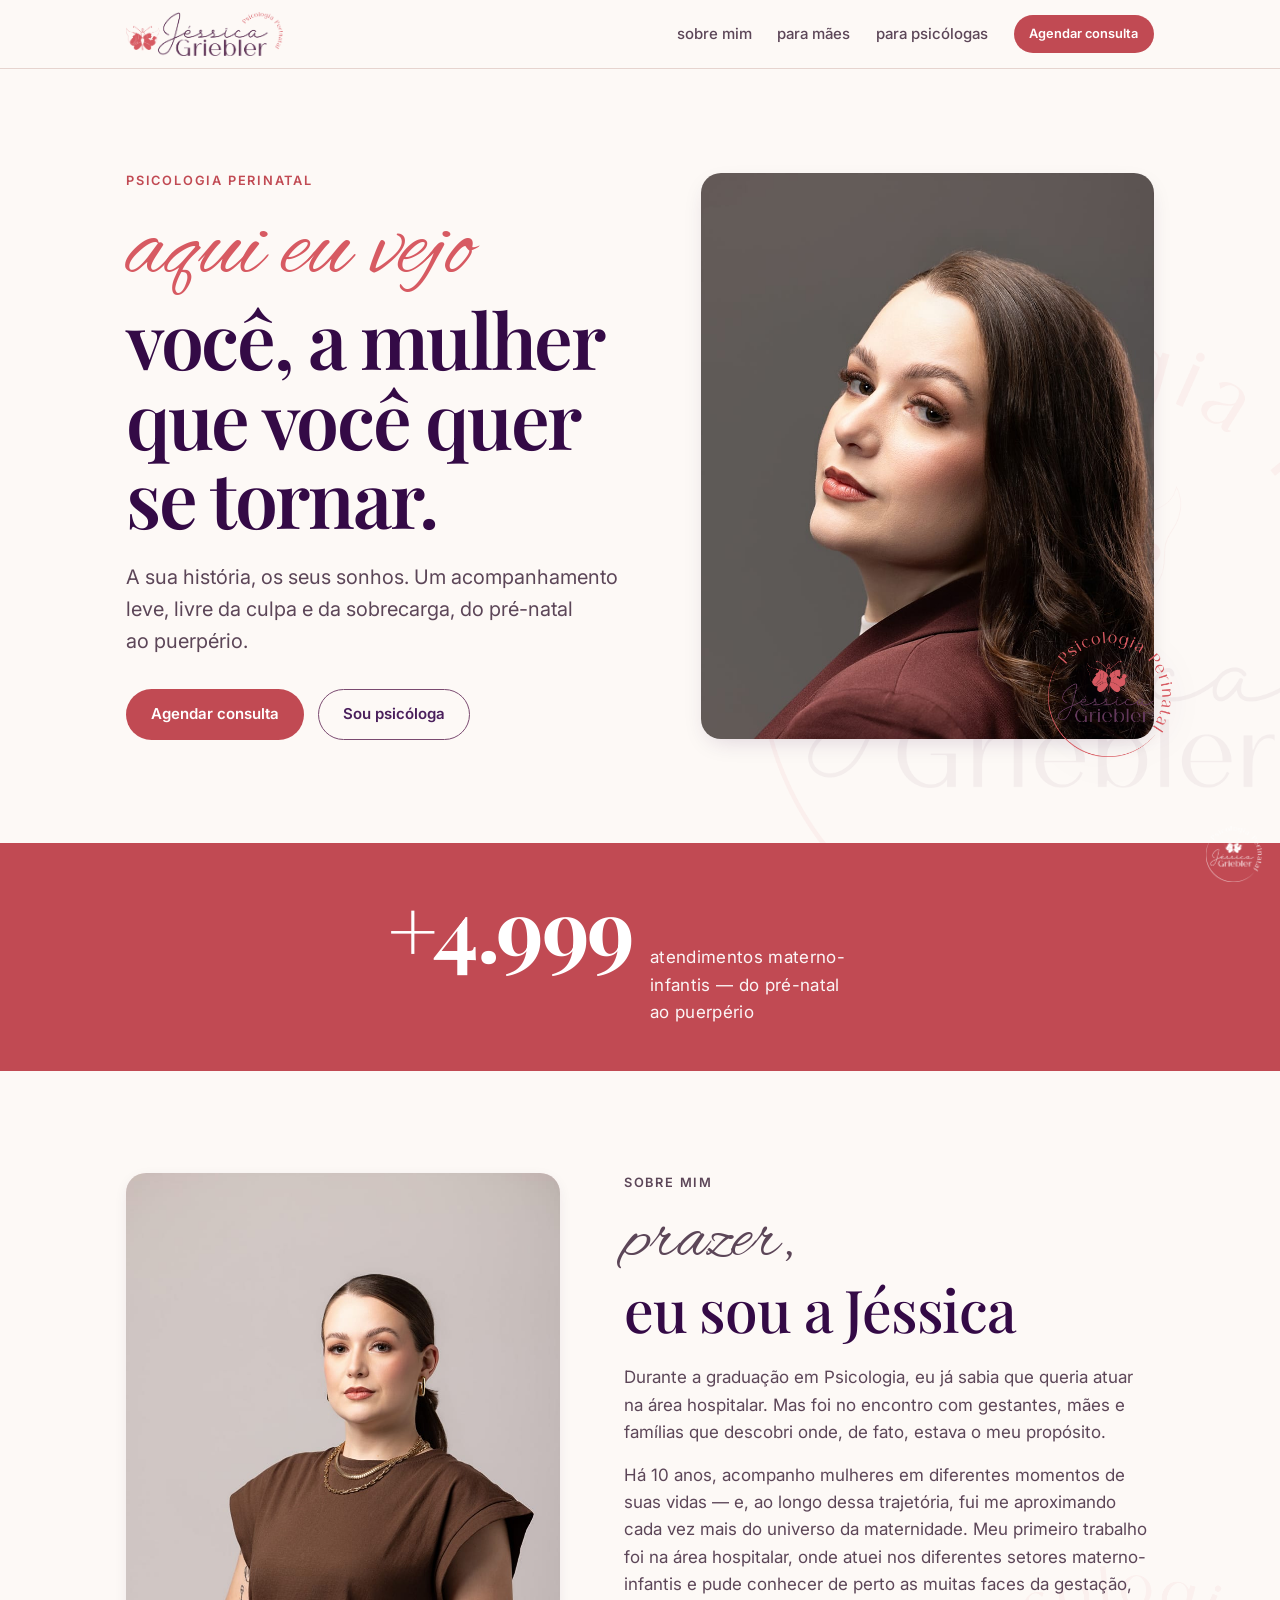
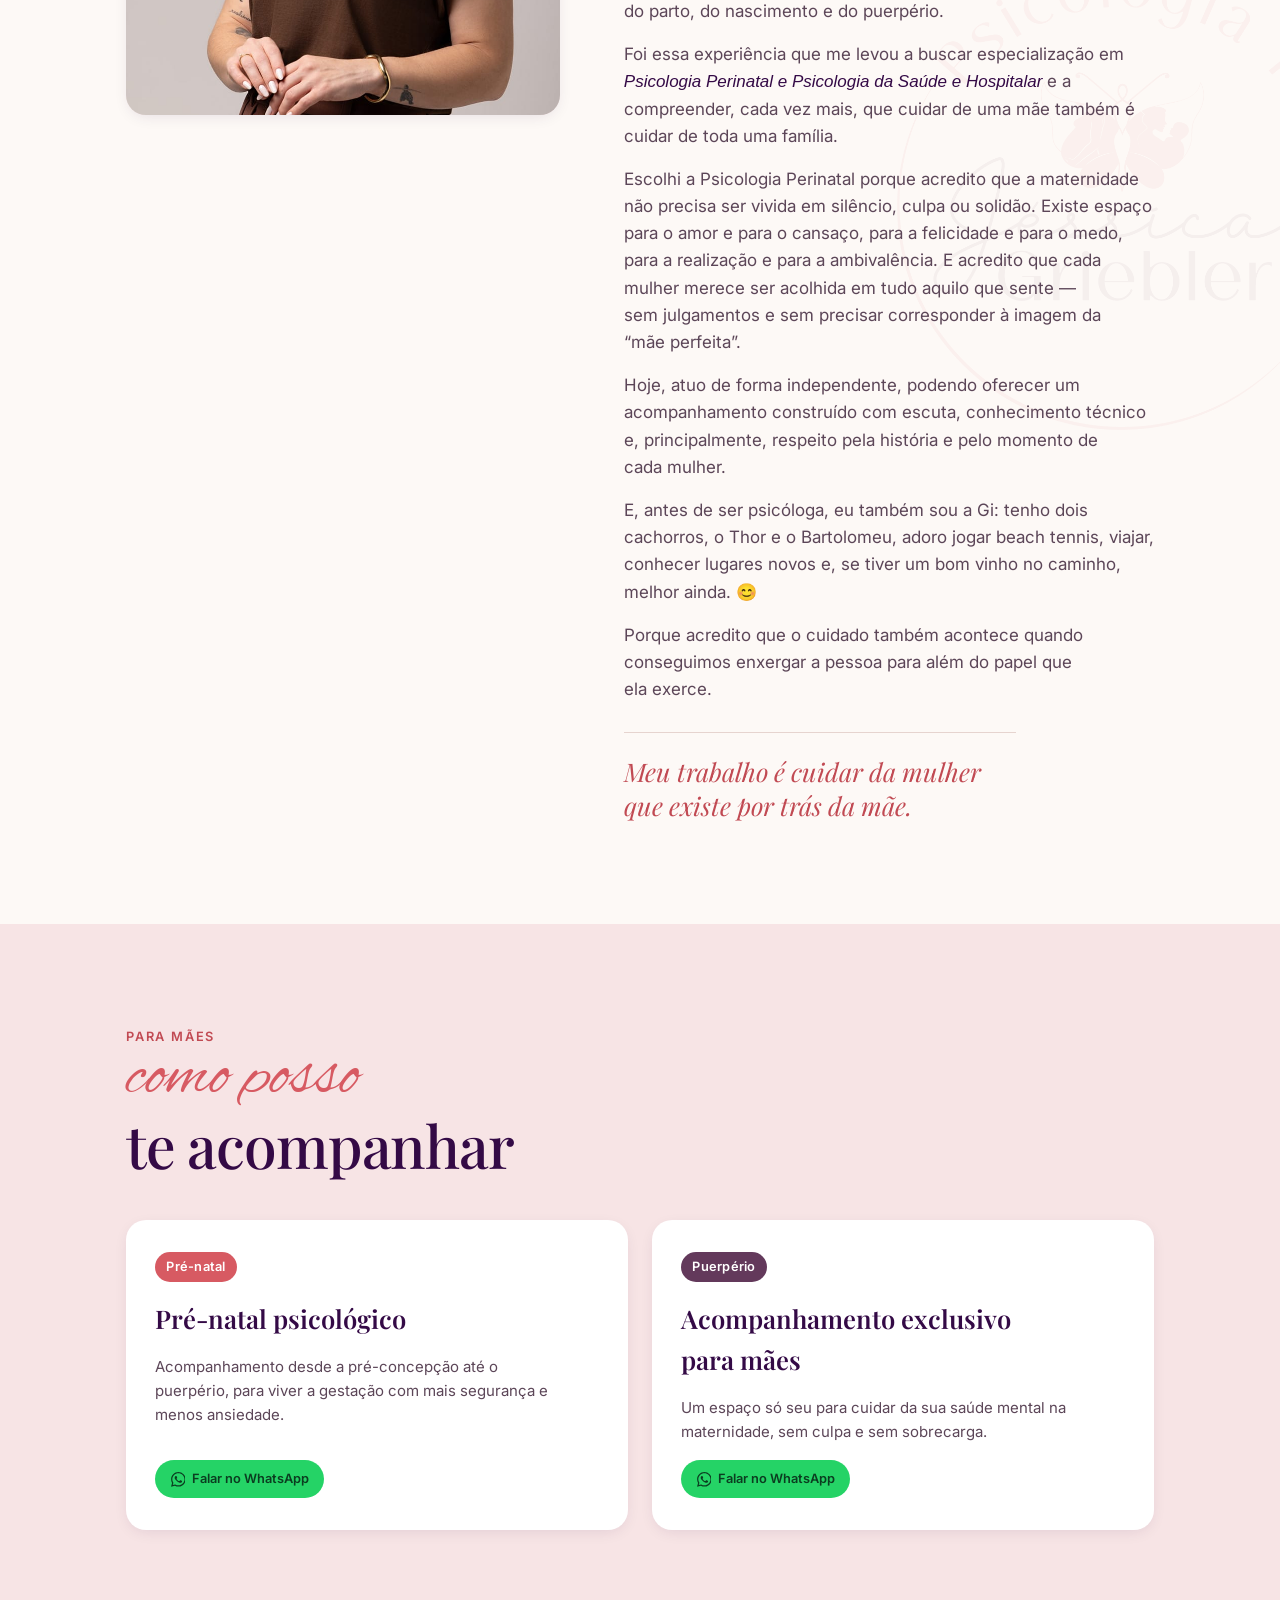
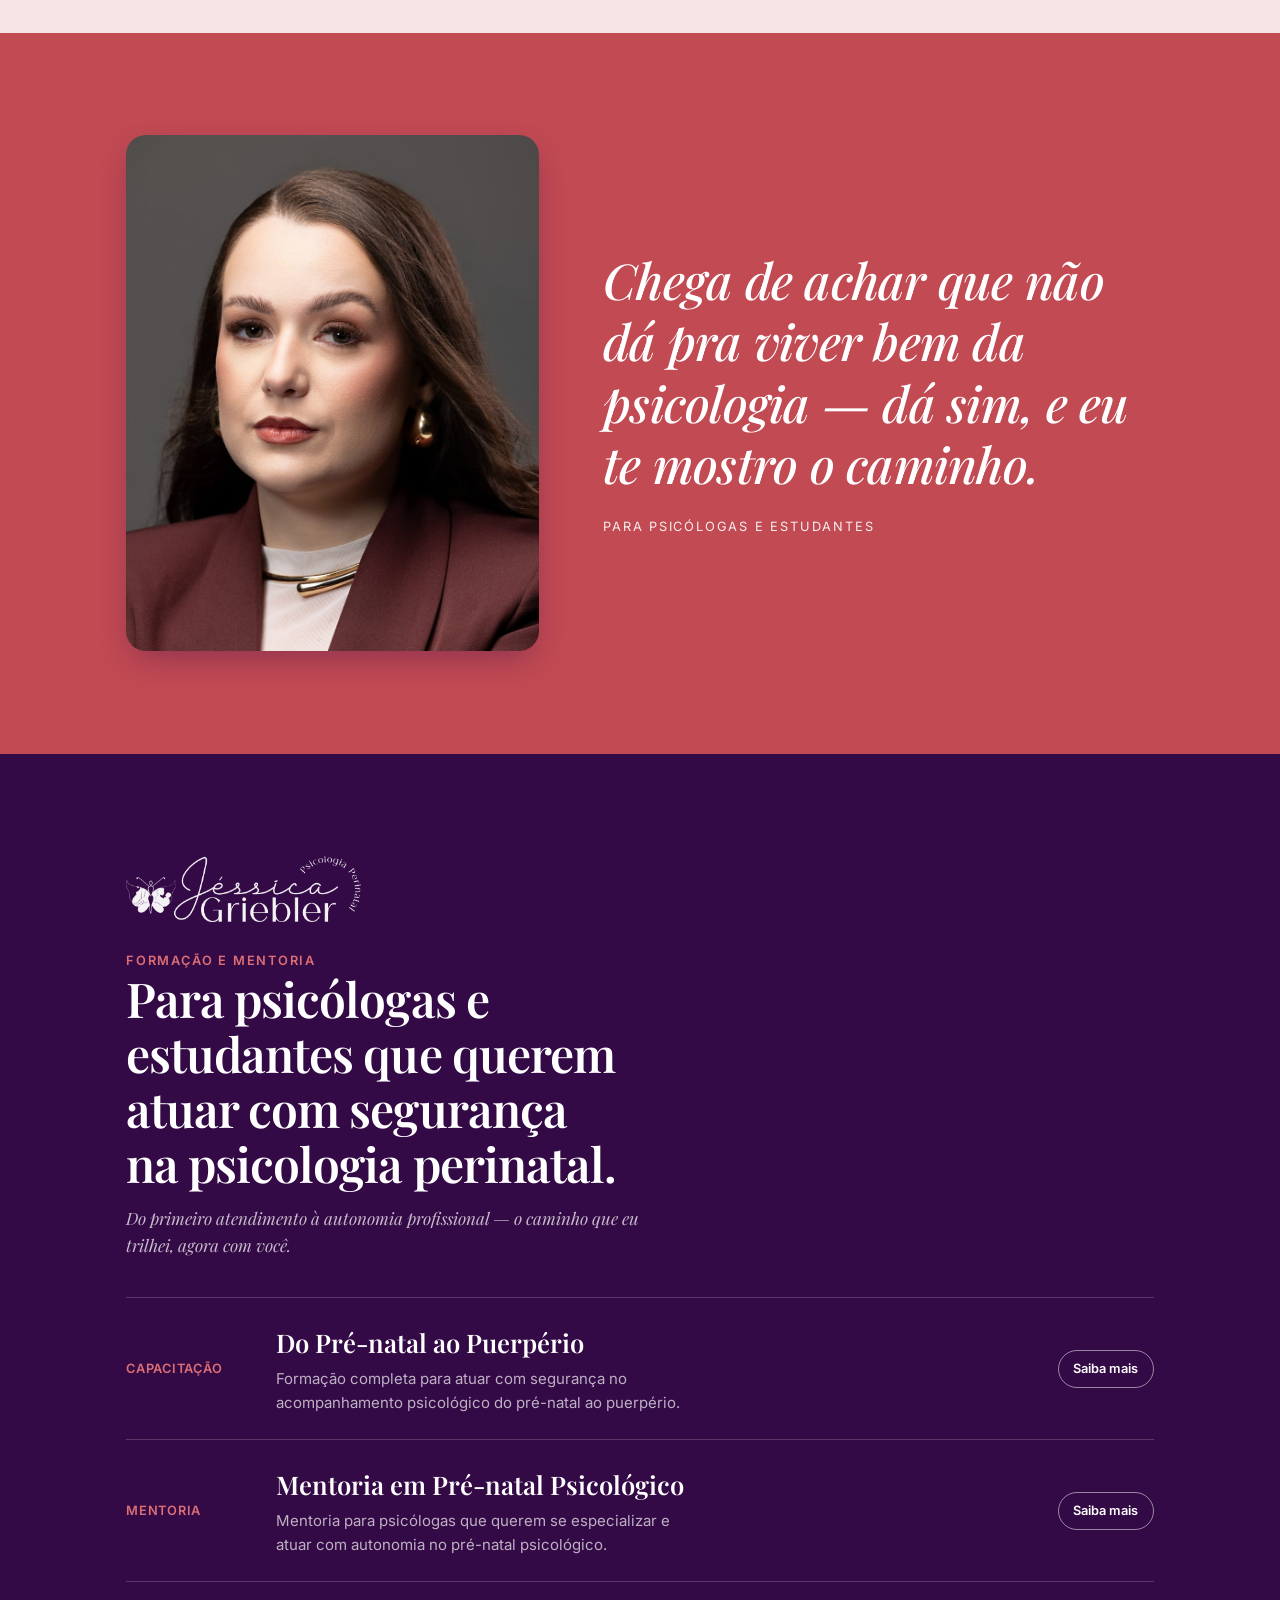
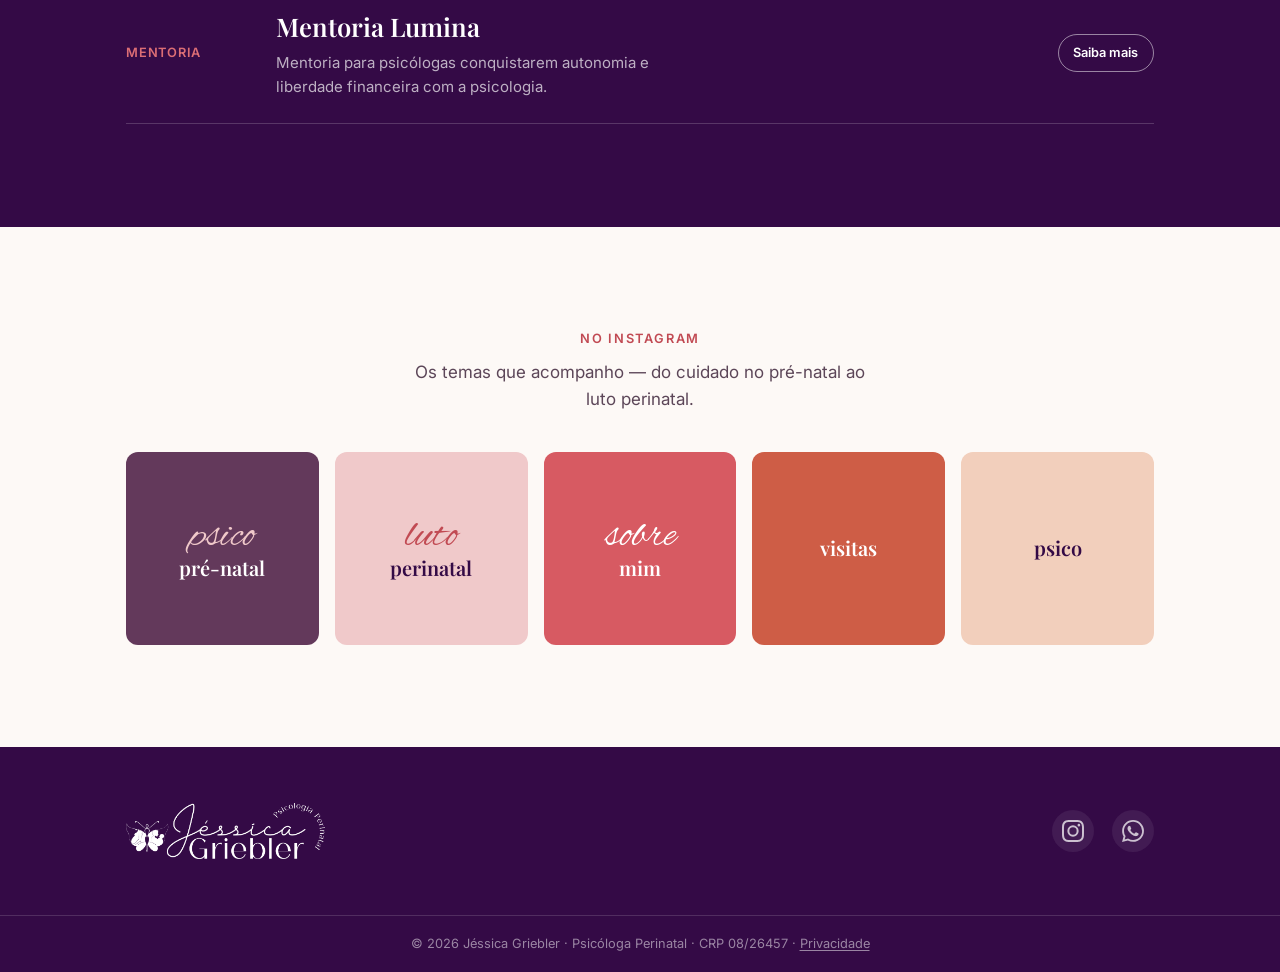
==== commit d5541dc3: "Atualiza o "sobre mim" com a bio nova da Jéssica Texto mais longo e pessoal (10 anos de atuacao, esp" ====
--- a/index.html
+++ b/index.html
@@ -157,19 +157,22 @@
 .about{background:var(--cream); position:relative; overflow:hidden;}
 .about-mark{position:absolute; right:-6%; top:50%; transform:translateY(-50%); width:min(46%,460px);
   opacity:.05; pointer-events:none;}
-.about-grid{position:relative; display:grid; grid-template-columns:1fr 1fr; gap:clamp(2rem,5vw,4rem); align-items:center;}
-.about-portrait{aspect-ratio:4/5; border-radius:var(--radius-lg); background:var(--blush-100);
+.about-grid{position:relative; display:grid; grid-template-columns:.9fr 1.1fr; gap:clamp(2rem,5vw,4.5rem); align-items:start;}
+.about-portrait{position:sticky; top:88px; aspect-ratio:4/5; border-radius:var(--radius-lg); background:var(--blush-100);
   display:flex; align-items:center; justify-content:center; box-shadow:var(--shadow-card); overflow:hidden;}
 .about-portrait img{width:100%; height:100%; object-fit:cover;}
-.about h2{margin:.2rem 0 1.2rem;}
+.about h2{margin:.2rem 0 1.4rem;}
 .about h2 .title{font-size:clamp(2.2rem,4.6vw,3.7rem); color:var(--ink); display:block; letter-spacing:-.02em;}
 .about p+p{margin-top:1rem;}
-.about p{color:var(--ink-soft);}
-.about-facts{list-style:none; padding:0; margin:1.6rem 0 0; display:flex; flex-direction:column; gap:.6rem;}
-.about-facts li{font-weight:500; color:var(--ink);}
-.about-facts li::before{content:""; display:inline-block; width:8px; height:8px; border-radius:50%;
-  background:var(--coral-500); margin-right:.7em; vertical-align:middle;}
-@media (max-width:820px){ .about-grid{grid-template-columns:1fr;} .about-portrait{max-width:340px; margin-inline:auto;} }
+.about p{color:var(--ink-soft); max-width:60ch;}
+.about em{font-style:italic; color:var(--ink);}
+.about p.about-close{margin-top:1.8rem; font-family:var(--font-display); font-style:italic;
+  font-size:clamp(1.3rem,2.4vw,1.6rem); line-height:1.3; color:var(--coral-600); max-width:28ch;
+  padding-top:1.4rem; border-top:1px solid var(--border-soft);}
+@media (max-width:820px){
+  .about-grid{grid-template-columns:1fr;}
+  .about-portrait{position:static; max-width:340px; margin-inline:auto;}
+}
 
 /* ---------- serviços (para mães) ---------- */
 .services{background:var(--blush-100);}
@@ -387,16 +390,17 @@
           <img src="assets/photos/sobre.jpg" alt="Jéssica Griebler" width="860" height="1075">
         </div>
         <div class="reveal">
-          <p class="eyebrow">Sobre</p>
-          <p class="script">sobre</p>
-          <h2><span class="title">mim</span></h2>
-          <p>Durante a graduação eu já sabia que queria atuar em psicologia hospitalar — mas foi atendendo gestantes que descobri a minha verdadeira paixão. Meu primeiro emprego foi na área hospitalar, atendendo todos os setores materno-infantis, e foi ali que precisei me especializar.</p>
-          <p>Escolhi a psicologia perinatal porque sempre desejei que a mãe fosse bem cuidada: eu sei a diferença que a saúde mental faz na vida de uma mãe e, consequentemente, na vida de uma criança. Hoje atendo por conta própria, com autonomia para fazer o meu melhor por cada paciente.</p>
-          <ul class="about-facts">
-            <li>Psicóloga Perinatal</li>
-            <li>Especialista em Psicologia da Saúde e Hospitalar</li>
-            <li>Mais de 5.000 atendimentos materno-infantis</li>
-          </ul>
+          <p class="eyebrow">Sobre mim</p>
+          <p class="script">prazer,</p>
+          <h2><span class="title">eu sou a Jéssica</span></h2>
+          <p>Durante a graduação em Psicologia, eu já sabia que queria atuar na área hospitalar. Mas foi no encontro com gestantes, mães e famílias que descobri onde, de fato, estava o meu propósito.</p>
+          <p>Há 10 anos, acompanho mulheres em diferentes momentos de suas vidas — e, ao longo dessa trajetória, fui me aproximando cada vez mais do universo da maternidade. Meu primeiro trabalho foi na área hospitalar, onde atuei nos diferentes setores materno-infantis e pude conhecer de perto as muitas faces da gestação, do parto, do nascimento e do puerpério.</p>
+          <p>Foi essa experiência que me levou a buscar especialização em <em>Psicologia Perinatal e Psicologia da Saúde e Hospitalar</em> e a compreender, cada vez mais, que cuidar de uma mãe também é cuidar de toda uma família.</p>
+          <p>Escolhi a Psicologia Perinatal porque acredito que a maternidade não precisa ser vivida em silêncio, culpa ou solidão. Existe espaço para o amor e para o cansaço, para a felicidade e para o medo, para a realização e para a ambivalência. E acredito que cada mulher merece ser acolhida em tudo aquilo que sente — sem julgamentos e sem precisar corresponder à imagem da “mãe perfeita”.</p>
+          <p>Hoje, atuo de forma independente, podendo oferecer um acompanhamento construído com escuta, conhecimento técnico e, principalmente, respeito pela história e pelo momento de cada mulher.</p>
+          <p>E, antes de ser psicóloga, eu também sou a Gi: tenho dois cachorros, o Thor e o Bartolomeu, adoro jogar beach tennis, viajar, conhecer lugares novos e, se tiver um bom vinho no caminho, melhor ainda. 😊</p>
+          <p>Porque acredito que o cuidado também acontece quando conseguimos enxergar a pessoa para além do papel que ela exerce.</p>
+          <p class="about-close">Meu trabalho é cuidar da mulher que existe por trás da mãe.</p>
         </div>
       </div>
     </div>
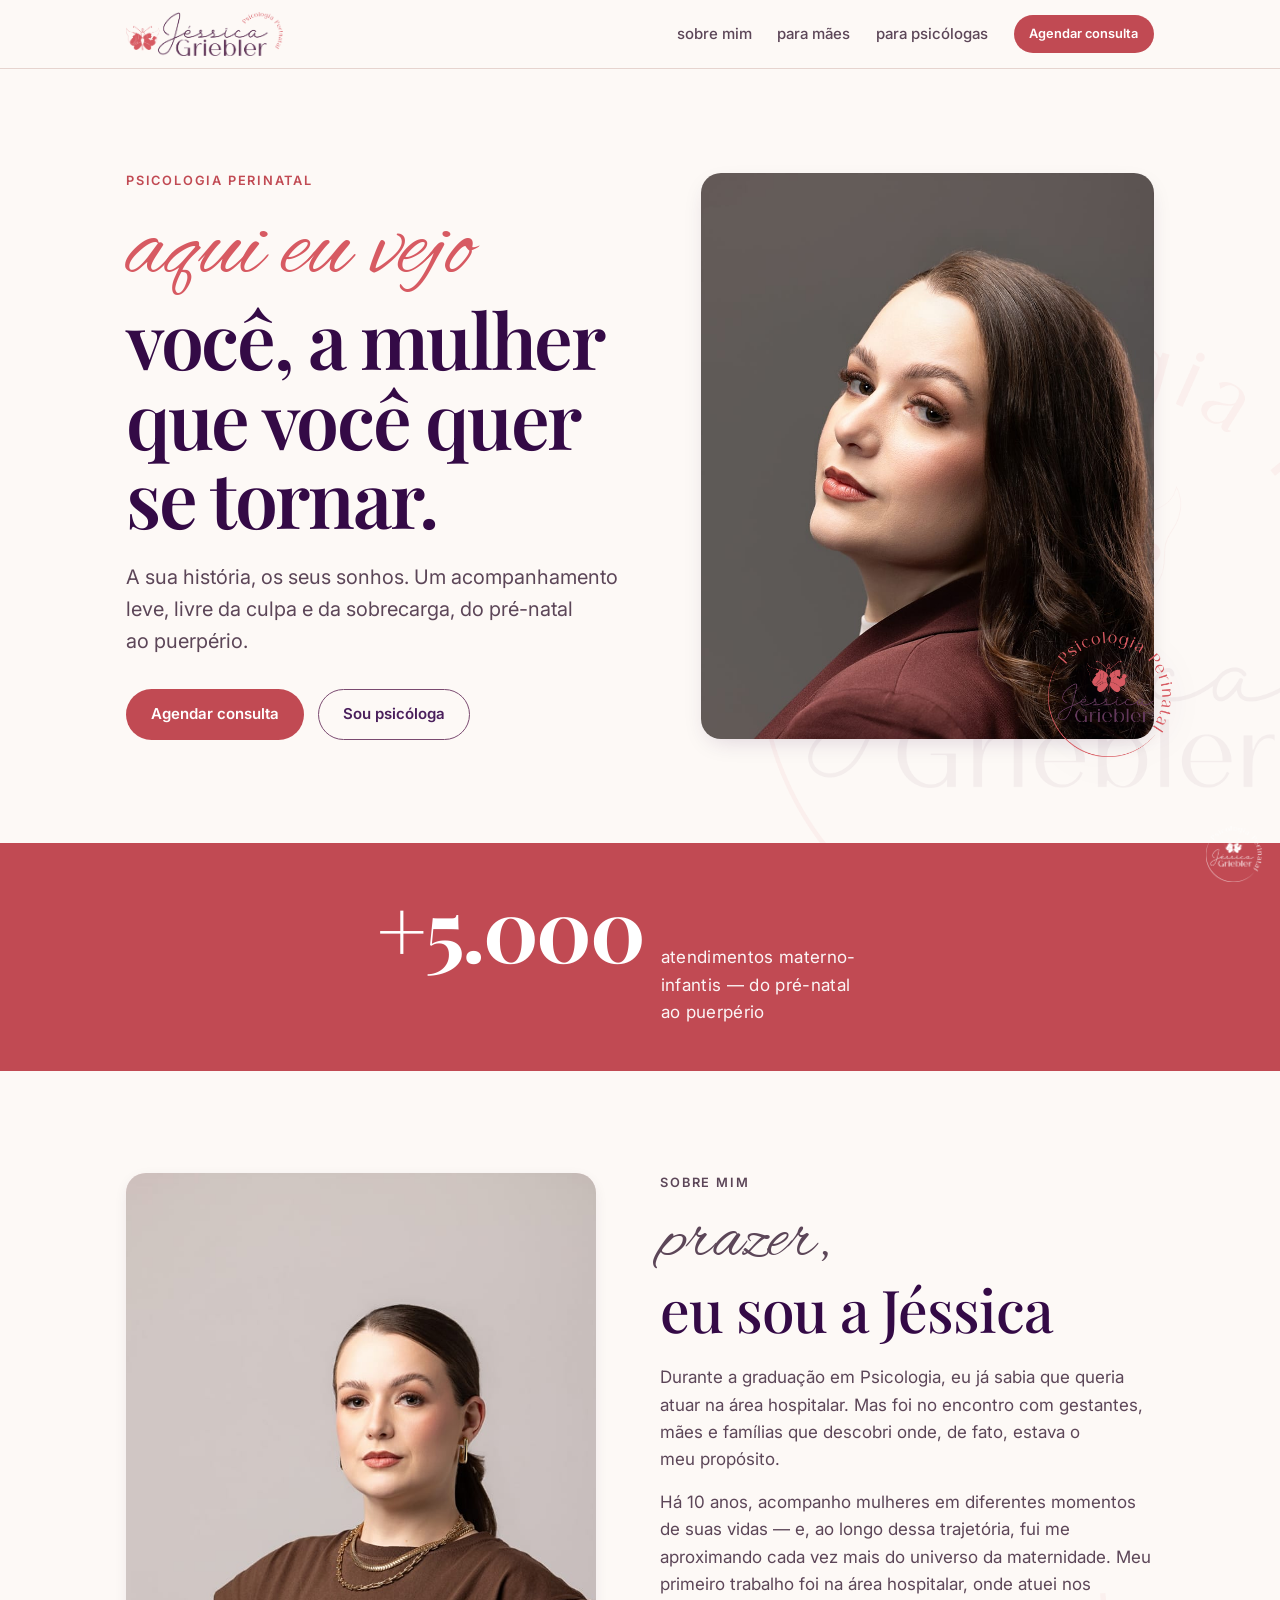
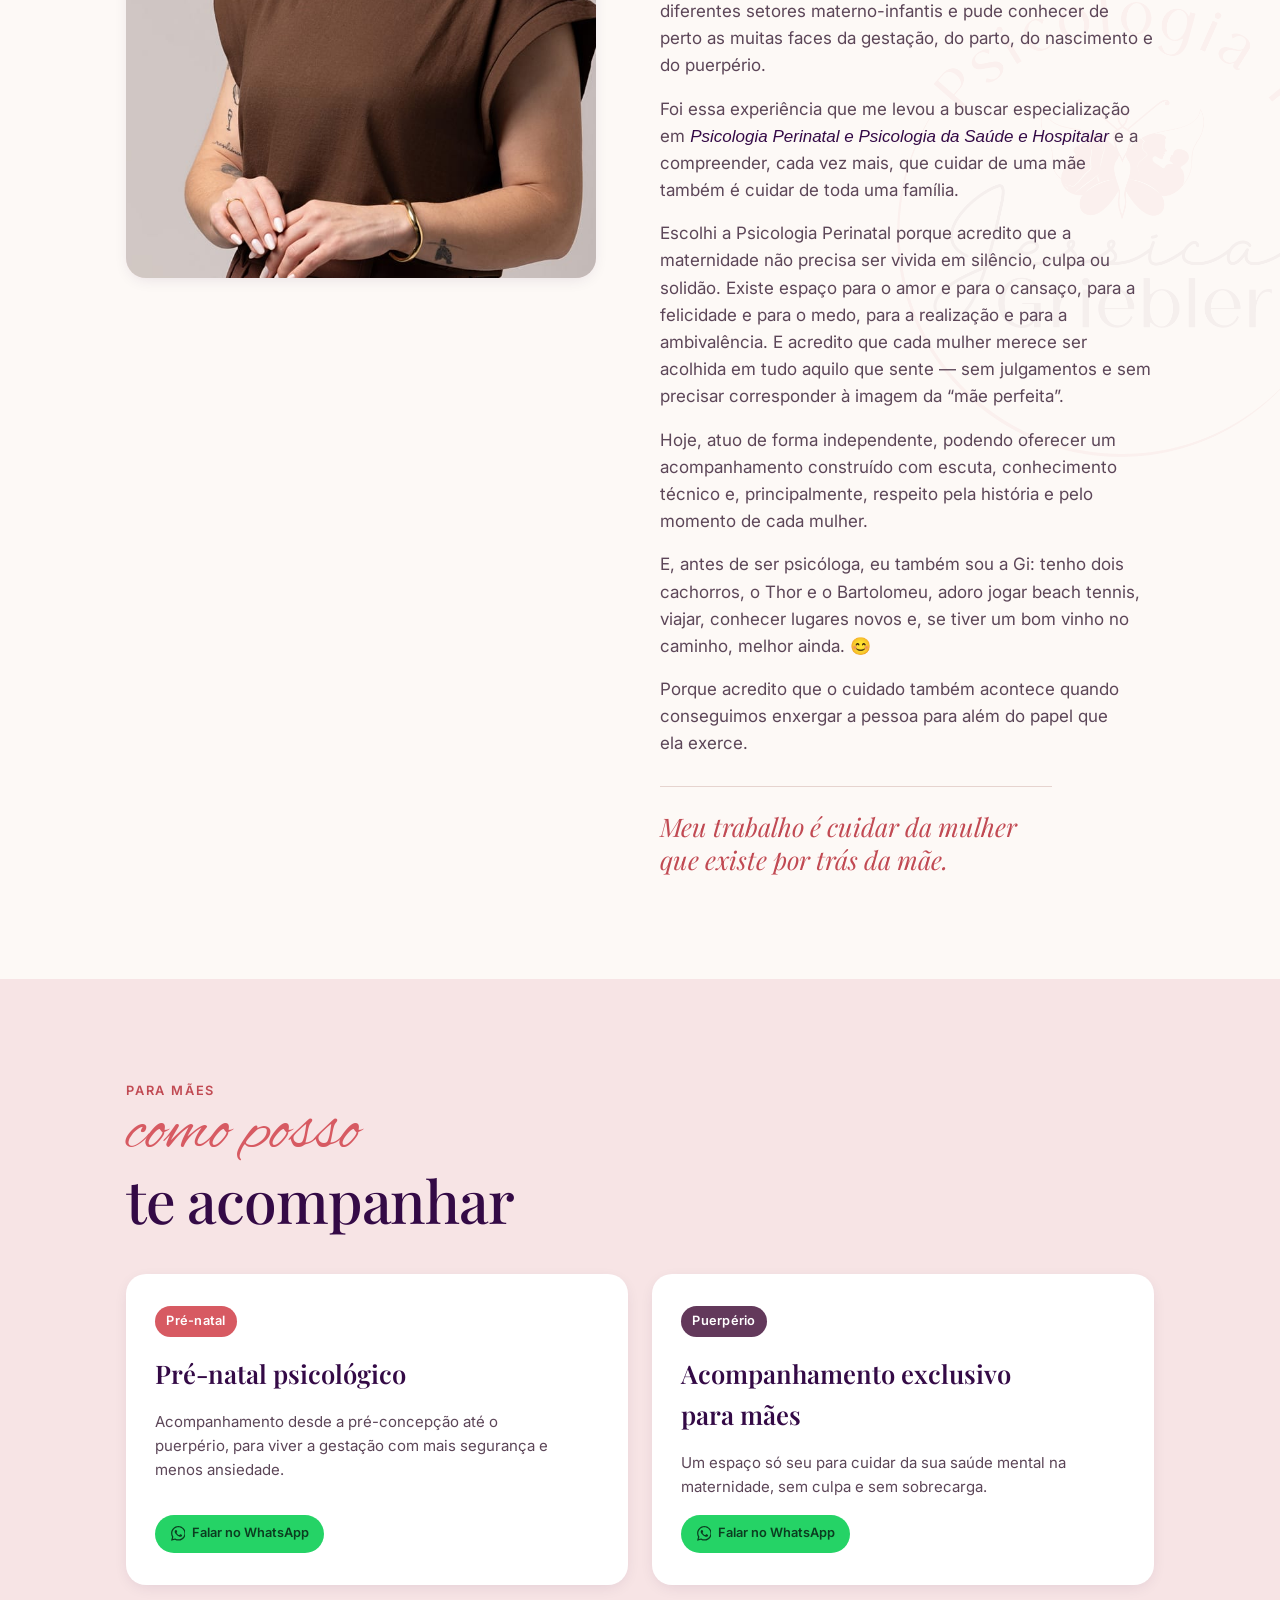
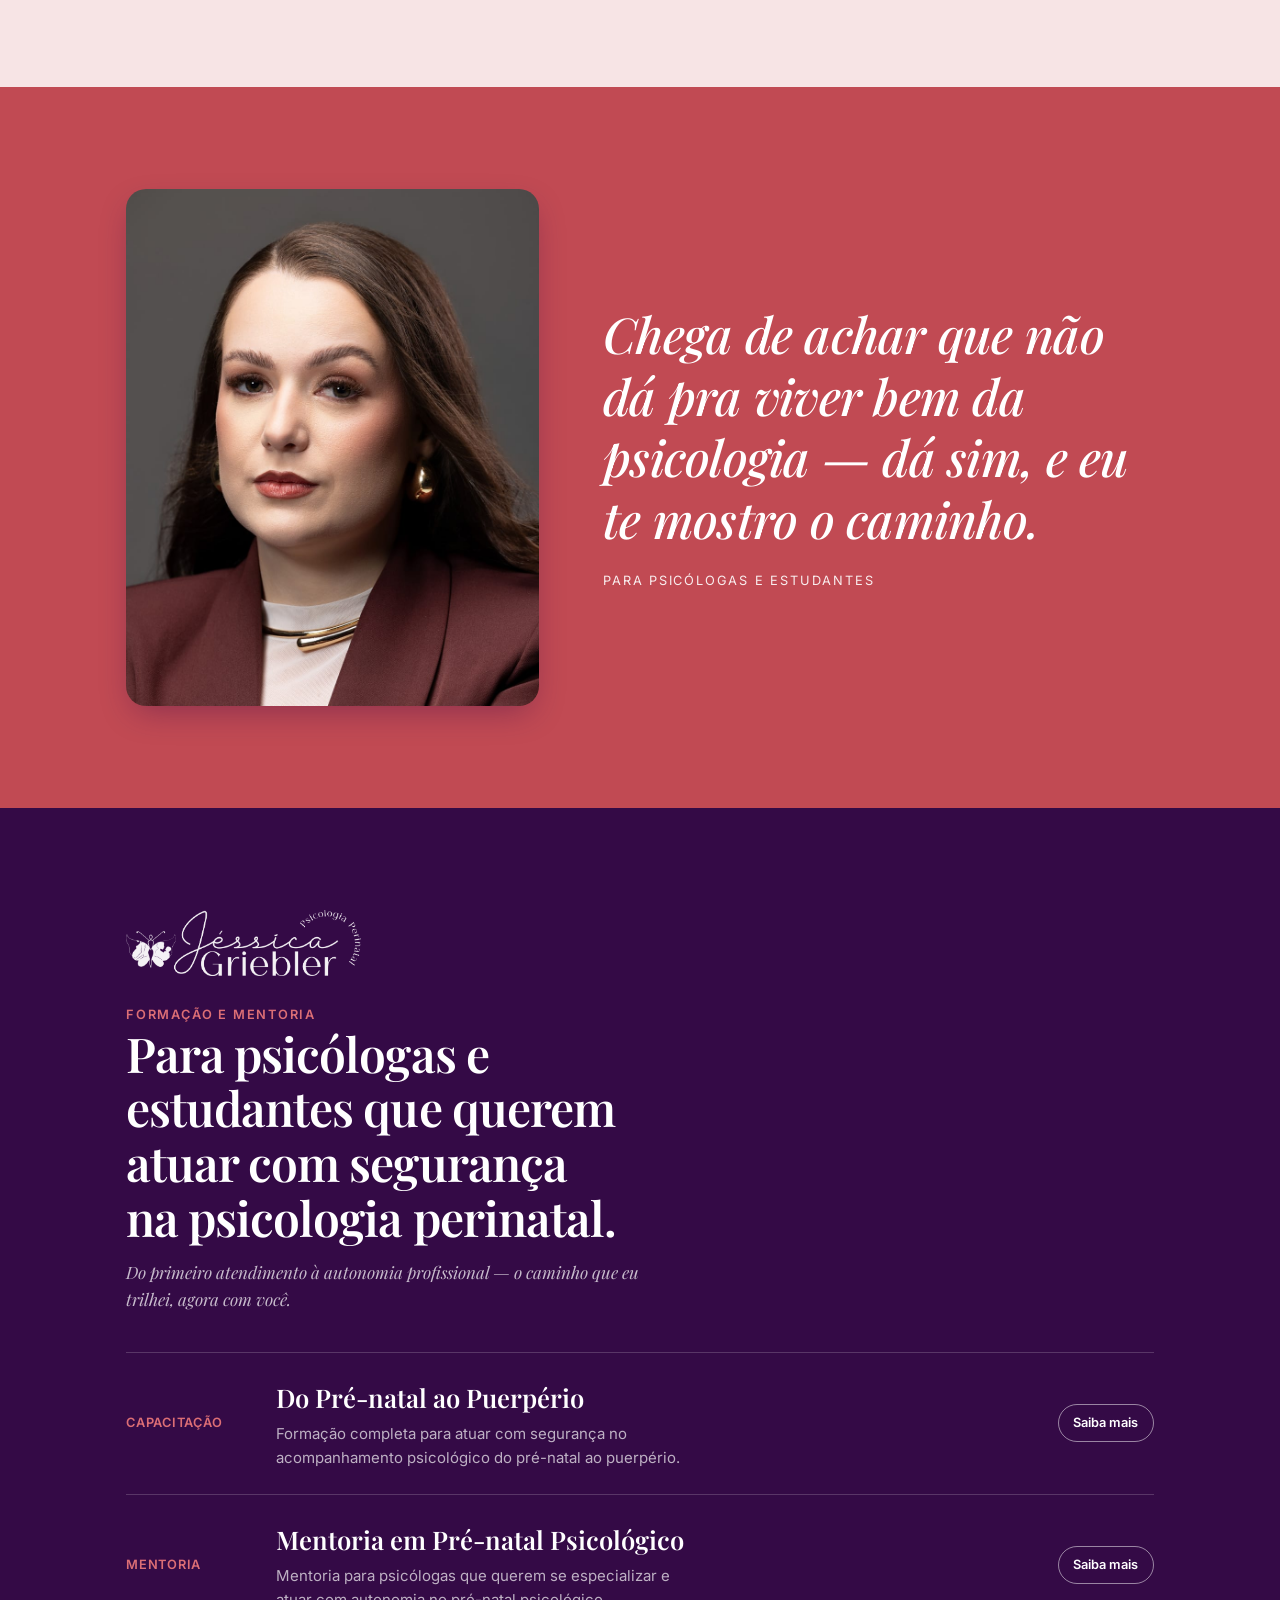
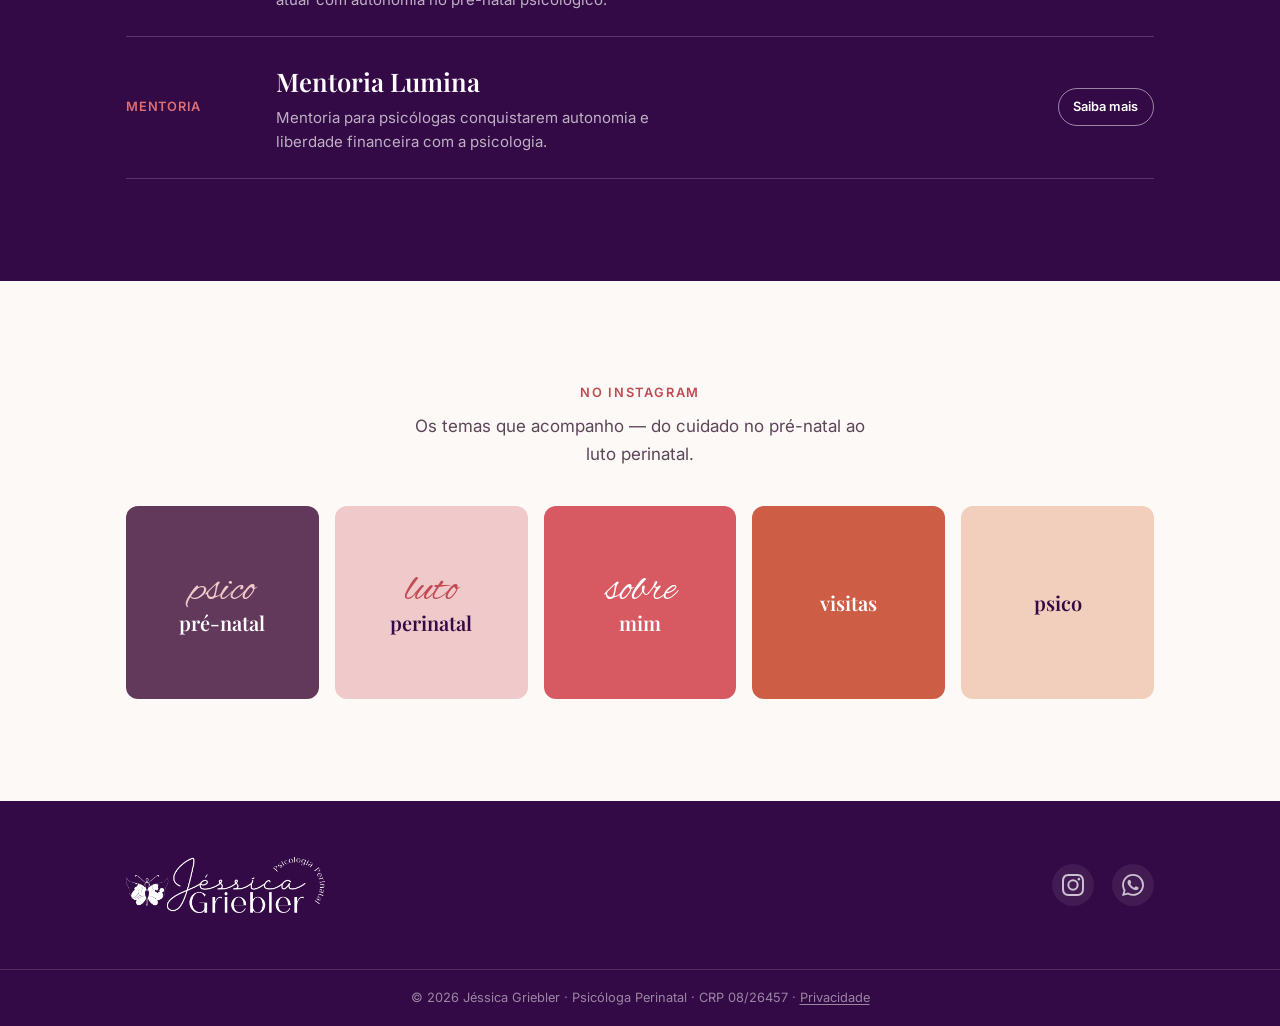
==== commit 81c66813: "Reequilibra o "sobre mim": foto mais alta (2:3) e colunas quase iguais A bio longa deixava a foto (4" ====
--- a/index.html
+++ b/index.html
@@ -157,8 +157,8 @@
 .about{background:var(--cream); position:relative; overflow:hidden;}
 .about-mark{position:absolute; right:-6%; top:50%; transform:translateY(-50%); width:min(46%,460px);
   opacity:.05; pointer-events:none;}
-.about-grid{position:relative; display:grid; grid-template-columns:.9fr 1.1fr; gap:clamp(2rem,5vw,4.5rem); align-items:start;}
-.about-portrait{position:sticky; top:88px; aspect-ratio:4/5; border-radius:var(--radius-lg); background:var(--blush-100);
+.about-grid{position:relative; display:grid; grid-template-columns:1fr 1.05fr; gap:clamp(2rem,5vw,4.5rem); align-items:start;}
+.about-portrait{position:sticky; top:88px; aspect-ratio:2/3; border-radius:var(--radius-lg); background:var(--blush-100);
   display:flex; align-items:center; justify-content:center; box-shadow:var(--shadow-card); overflow:hidden;}
 .about-portrait img{width:100%; height:100%; object-fit:cover;}
 .about h2{margin:.2rem 0 1.4rem;}
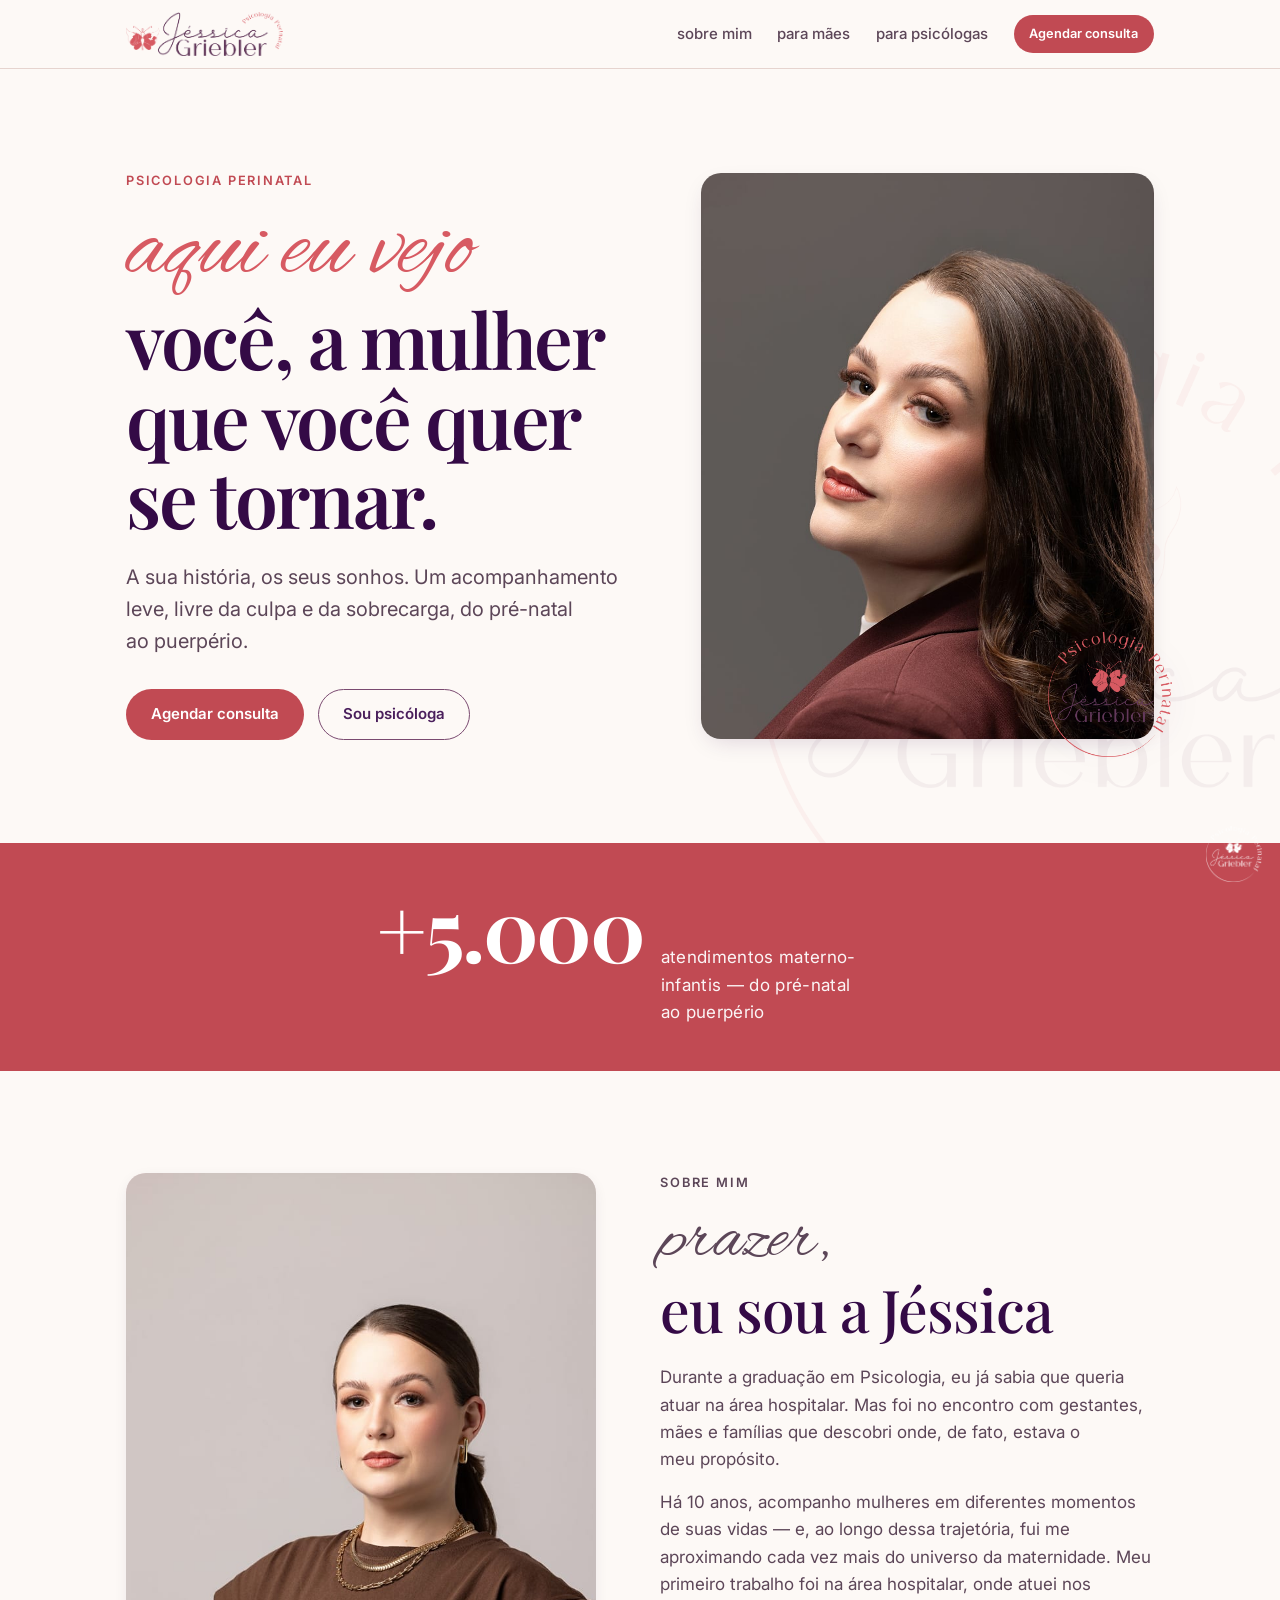
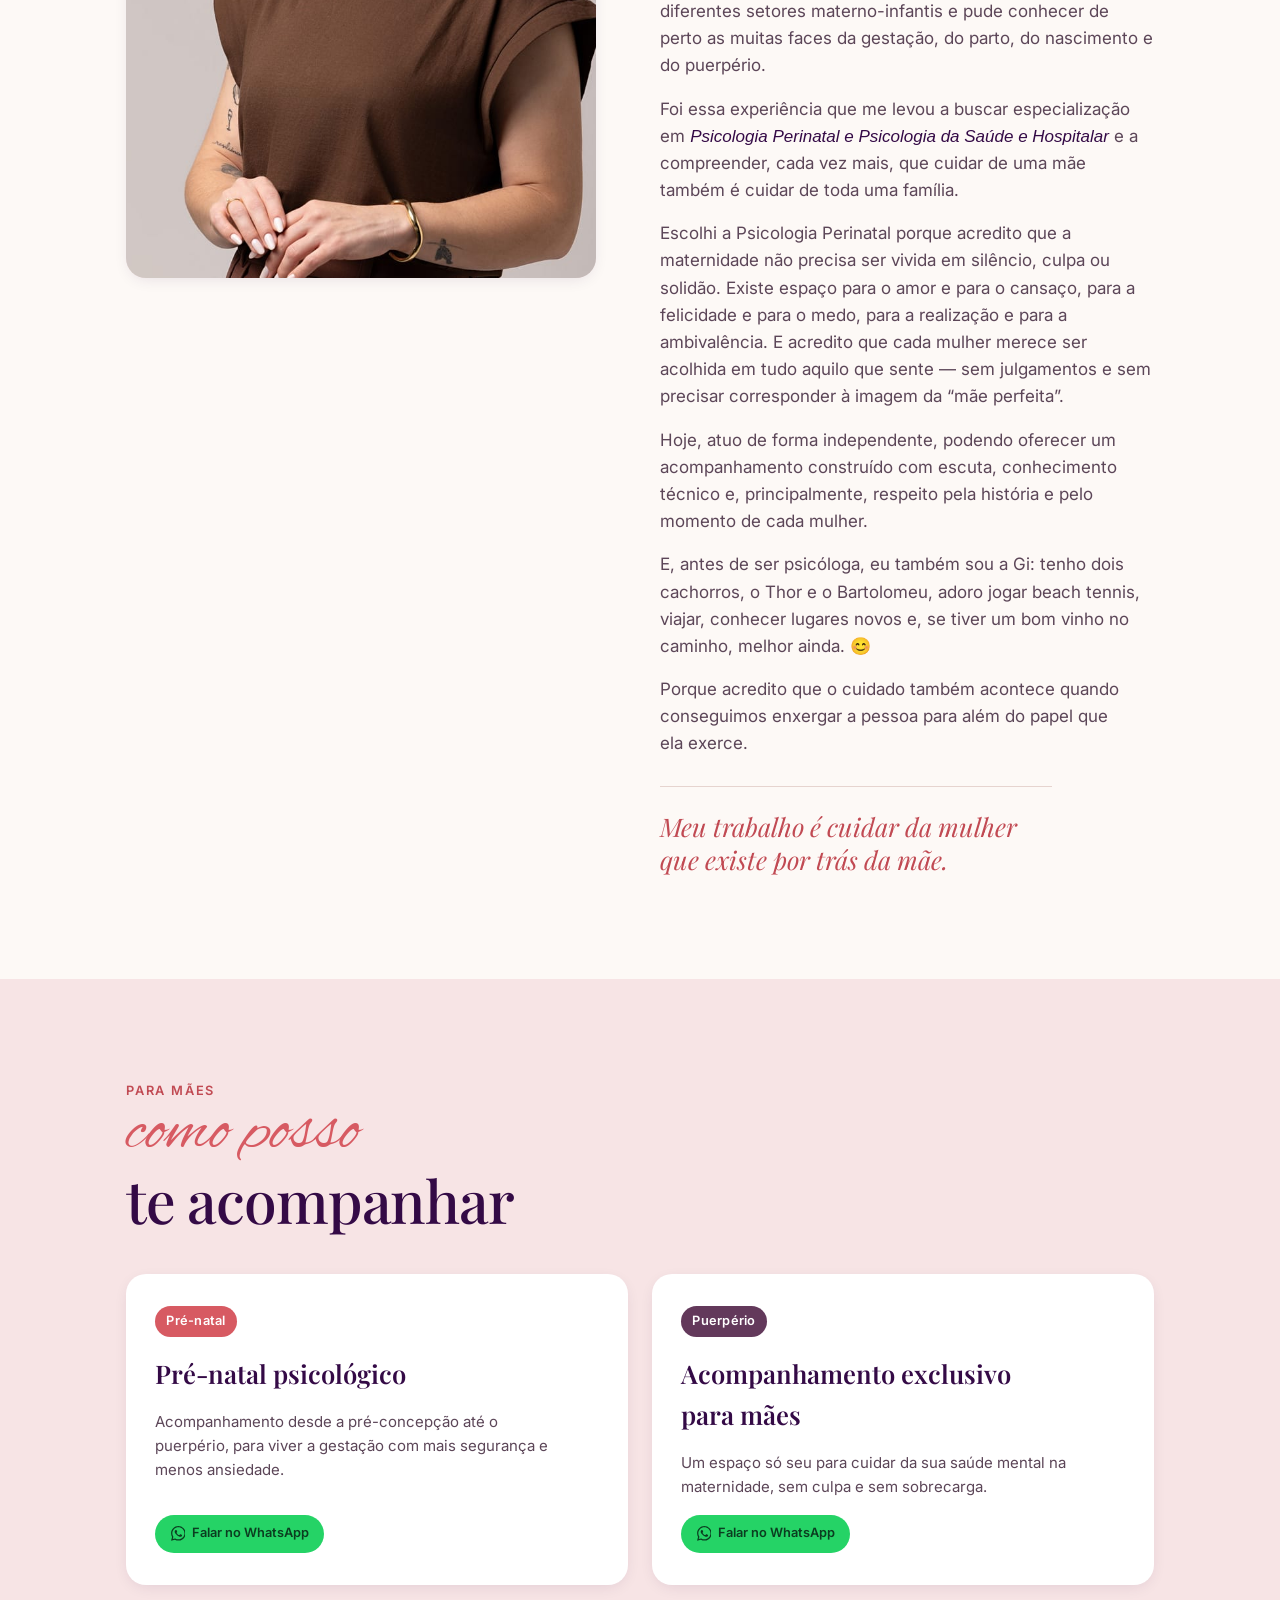
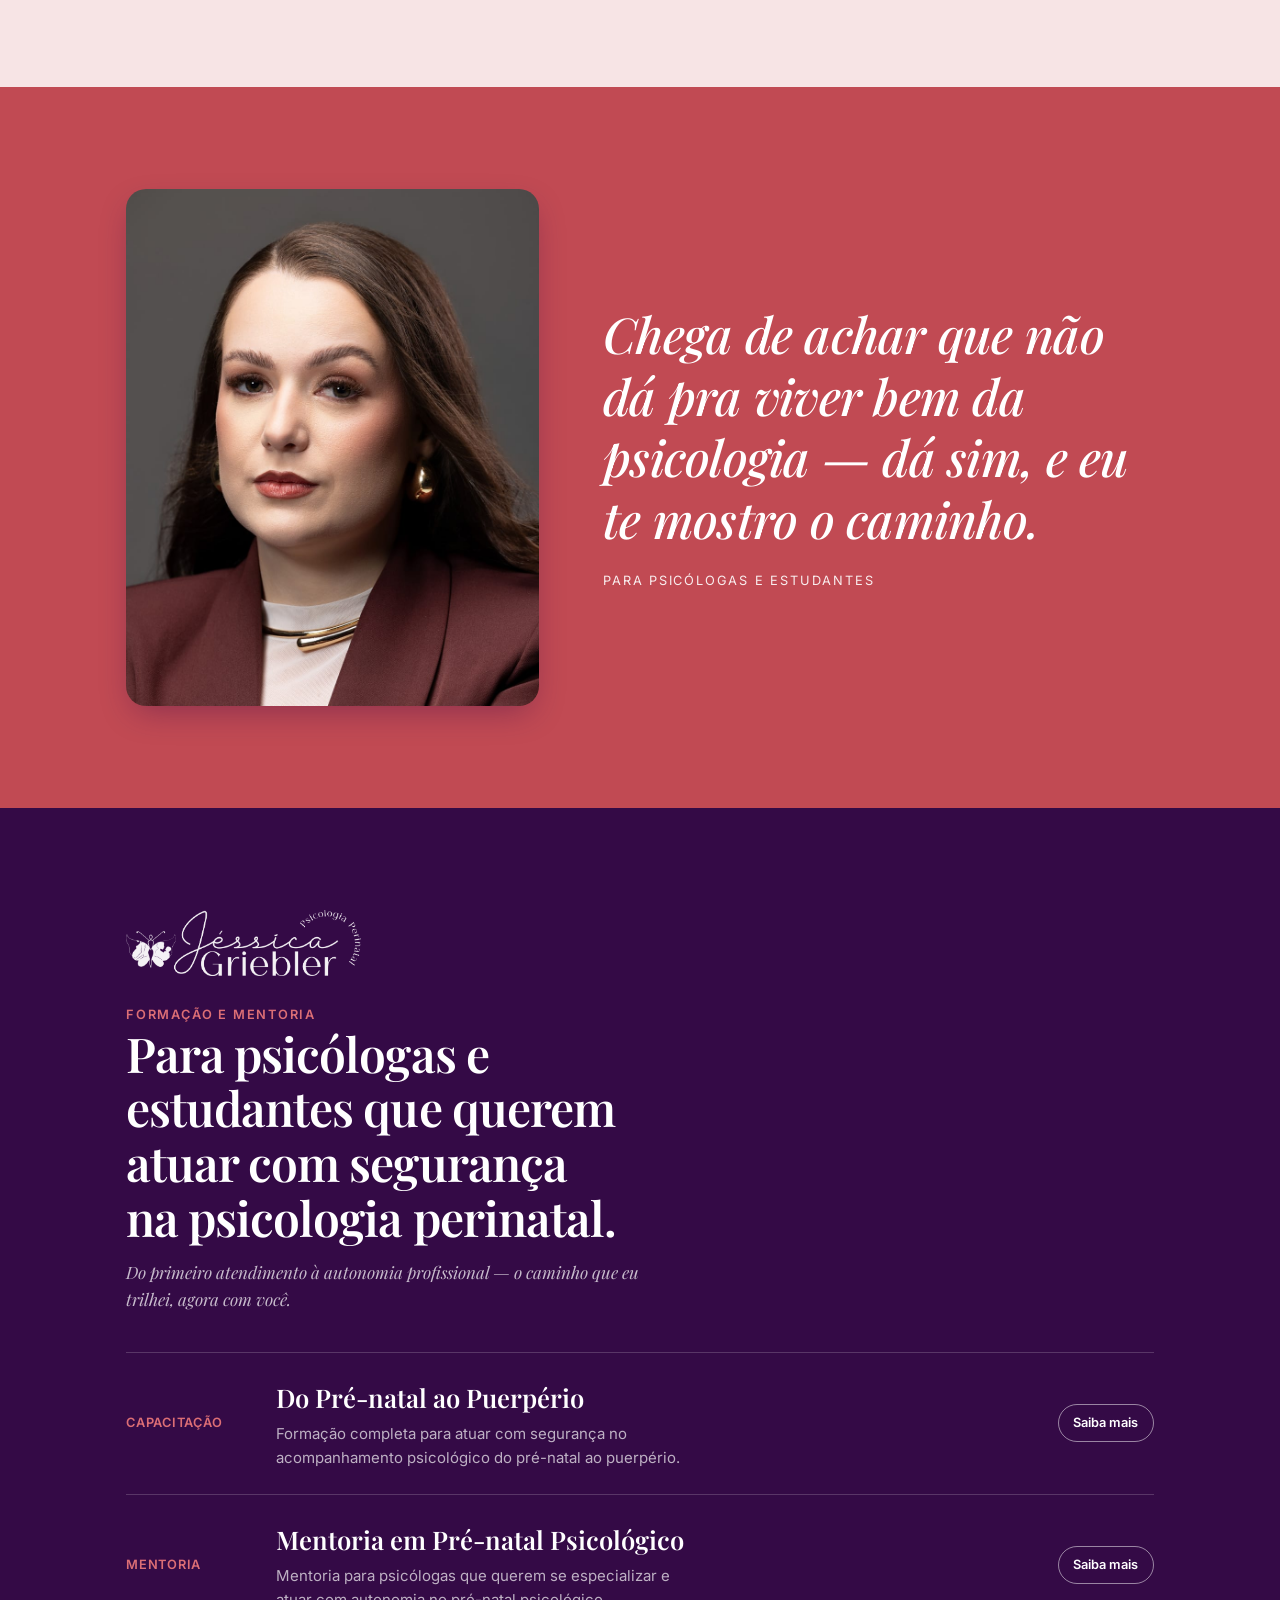
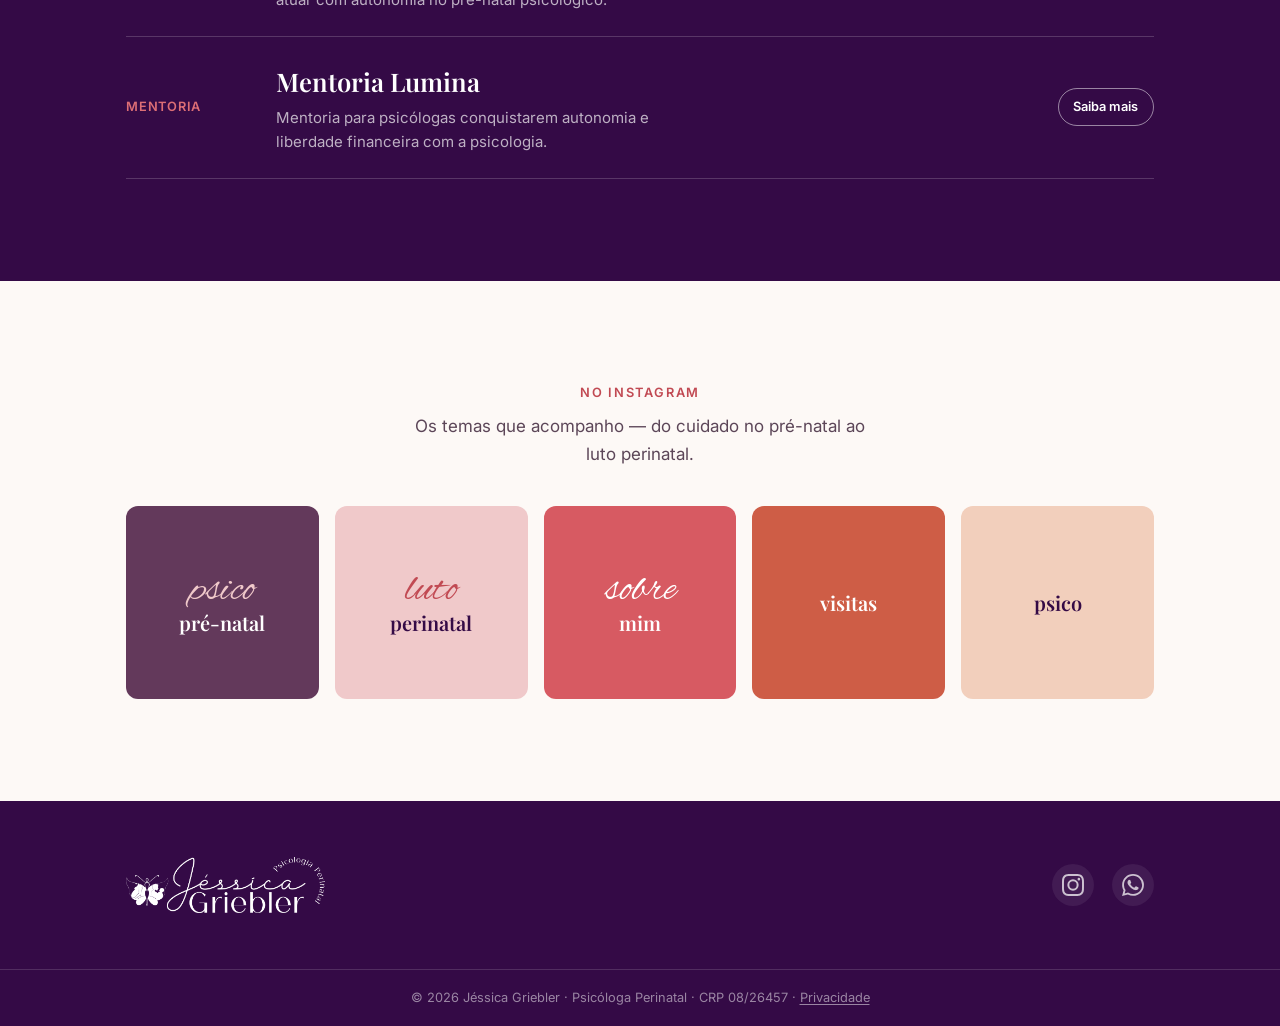
==== commit 497ad8f6: "Conserta o sticky da foto do "sobre" (overflow:hidden anulava) A foto nao acompanhava o texto porque" ====
--- a/index.html
+++ b/index.html
@@ -154,9 +154,7 @@
 .band span{font-size:var(--text-base); opacity:.95; letter-spacing:.02em; max-width:22ch; text-align:left;}
 
 /* ---------- sobre mim ---------- */
-.about{background:var(--cream); position:relative; overflow:hidden;}
-.about-mark{position:absolute; right:-6%; top:50%; transform:translateY(-50%); width:min(46%,460px);
-  opacity:.05; pointer-events:none;}
+.about{background:var(--cream); position:relative;}
 .about-grid{position:relative; display:grid; grid-template-columns:1fr 1.05fr; gap:clamp(2rem,5vw,4.5rem); align-items:start;}
 .about-portrait{position:sticky; top:88px; aspect-ratio:2/3; border-radius:var(--radius-lg); background:var(--blush-100);
   display:flex; align-items:center; justify-content:center; box-shadow:var(--shadow-card); overflow:hidden;}
@@ -383,7 +381,6 @@
 
   <!-- SOBRE MIM -->
   <section class="about" id="sobre">
-    <img class="about-mark" src="assets/logo/mark-color.png" alt="" aria-hidden="true">
     <div class="wrap pad">
       <div class="about-grid">
         <div class="about-portrait reveal">
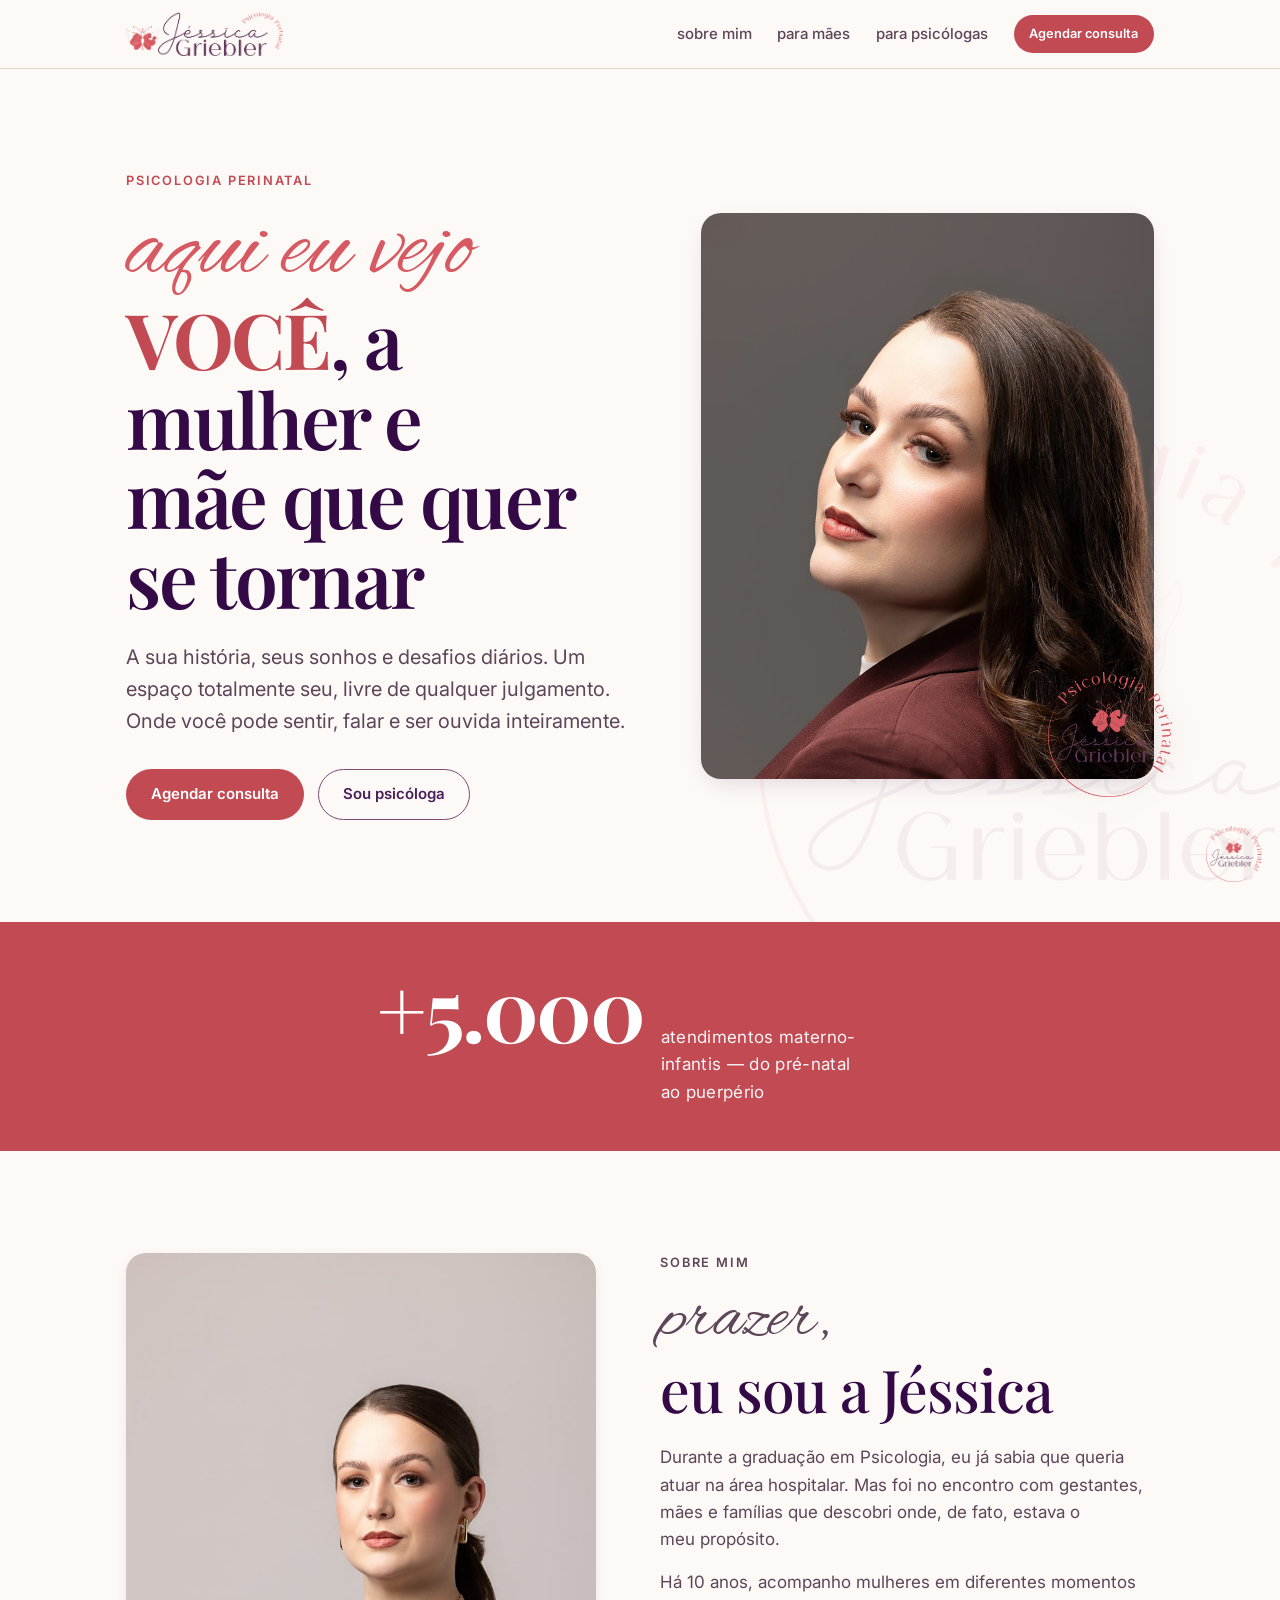
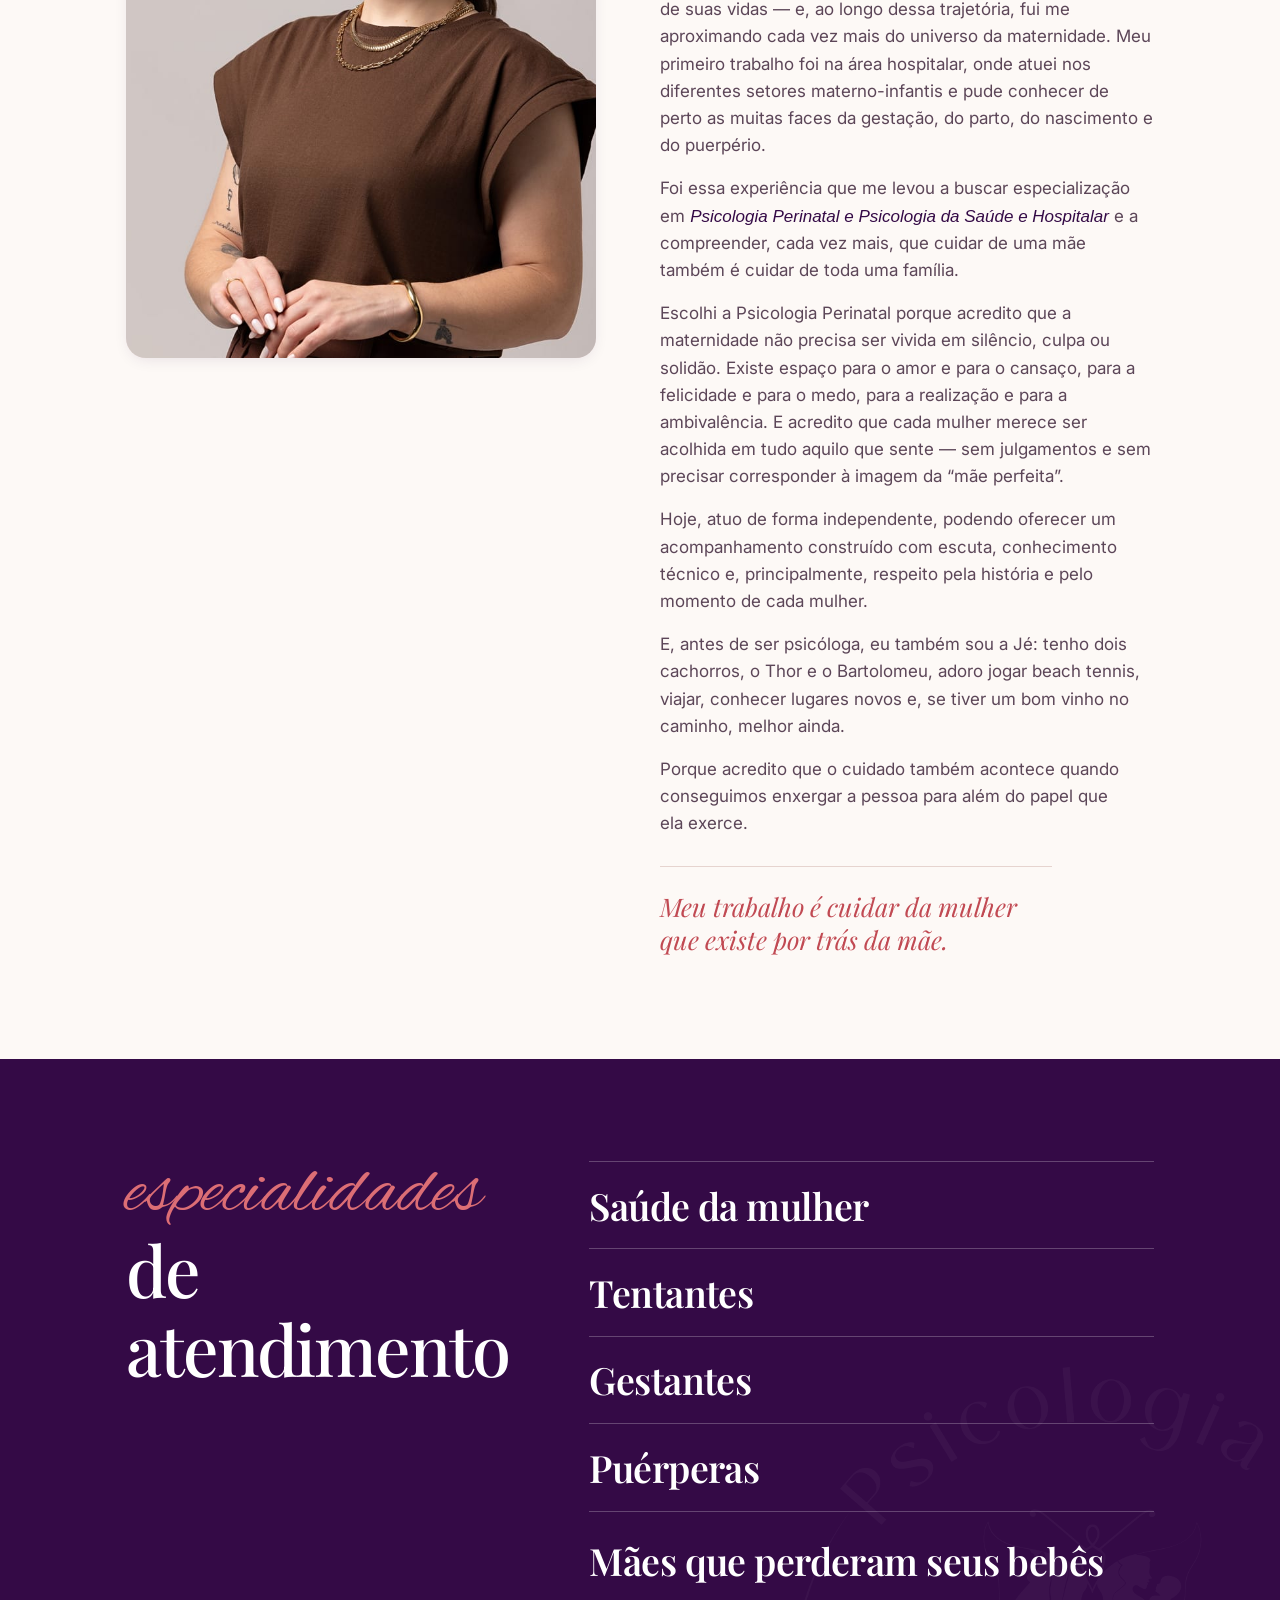
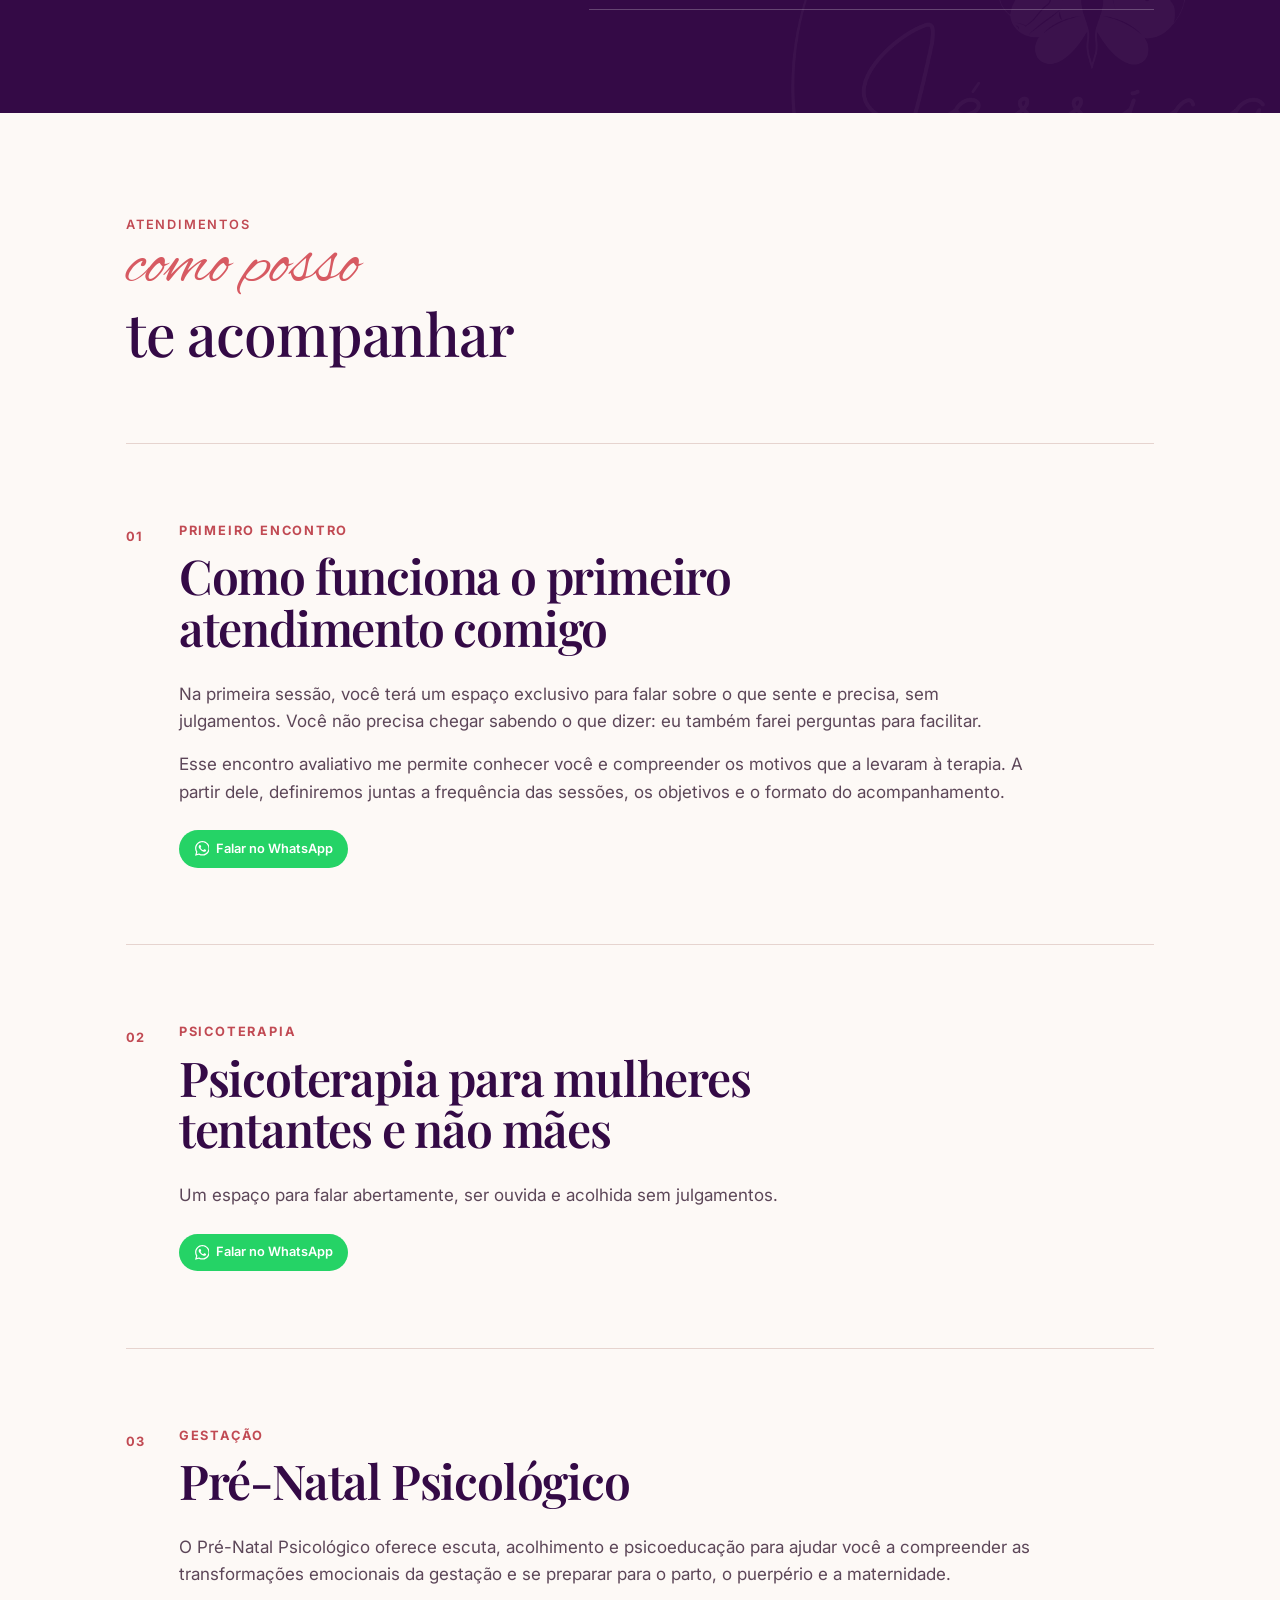
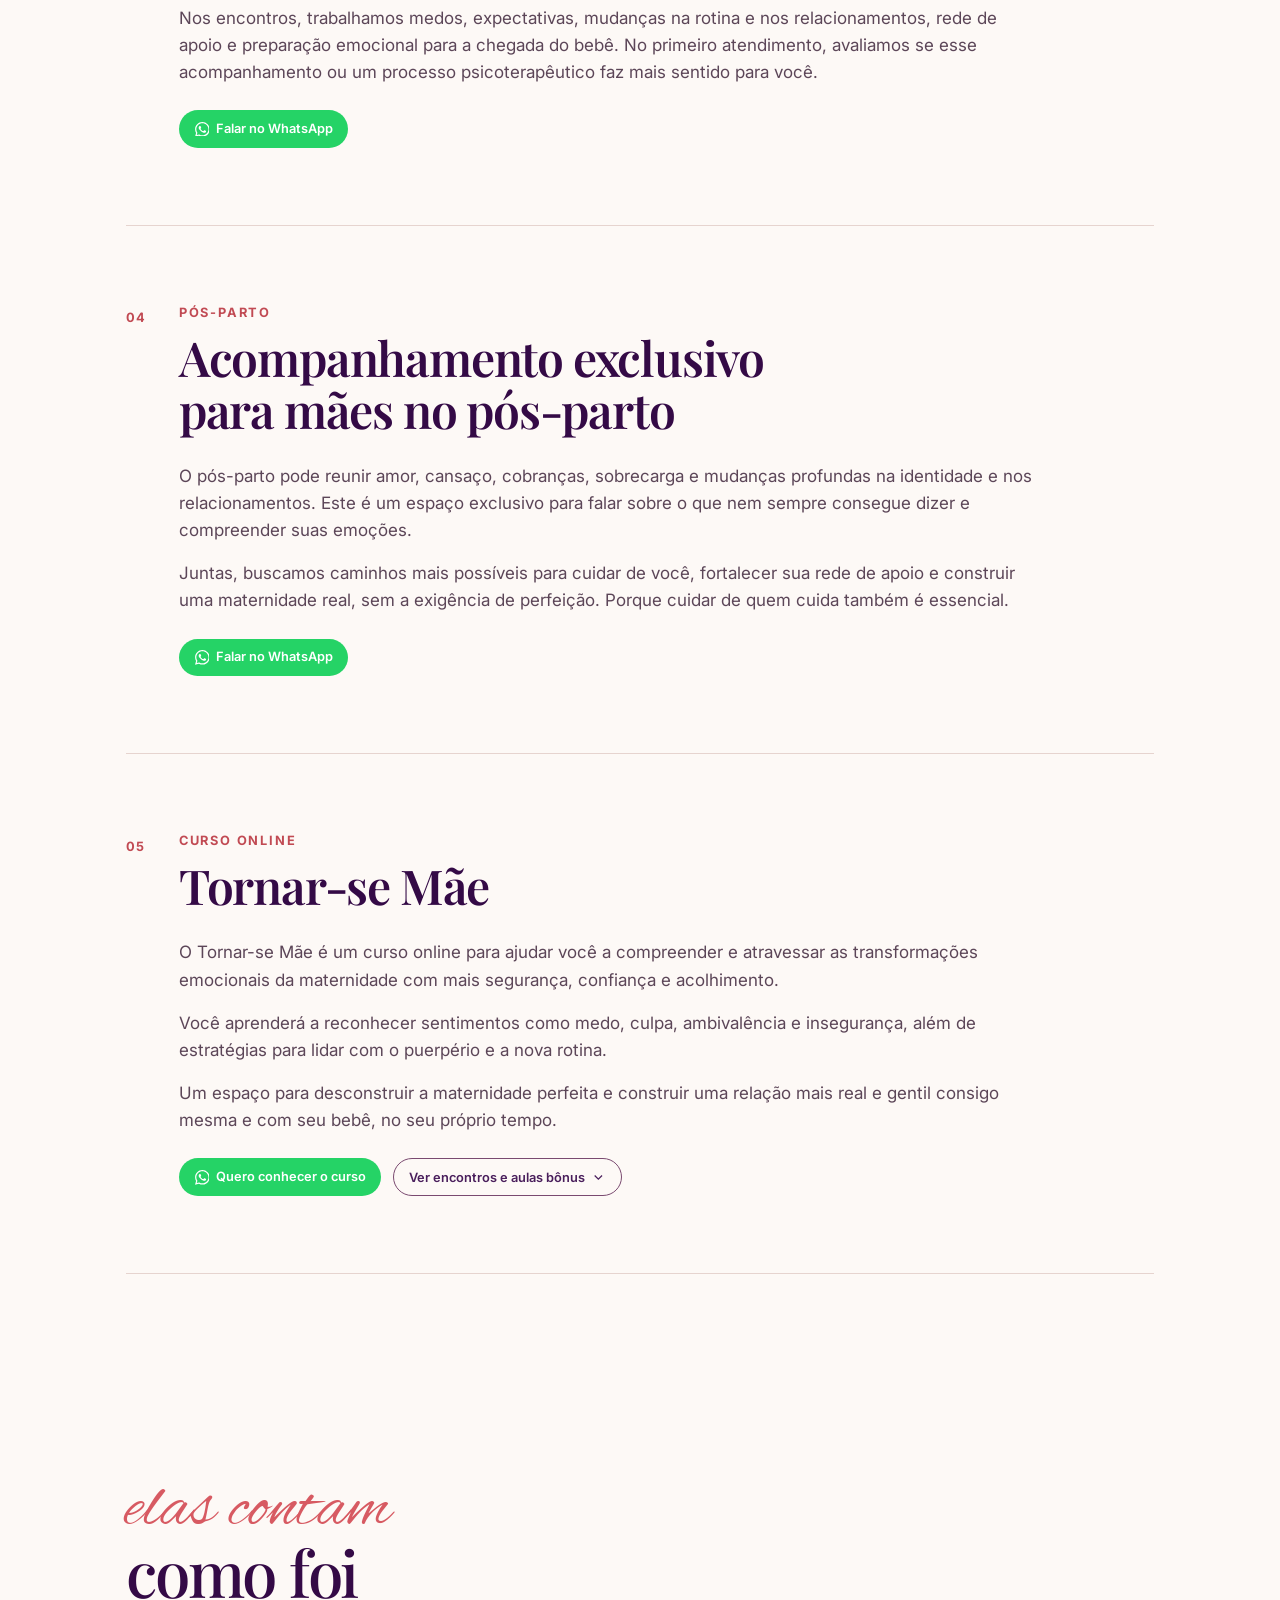
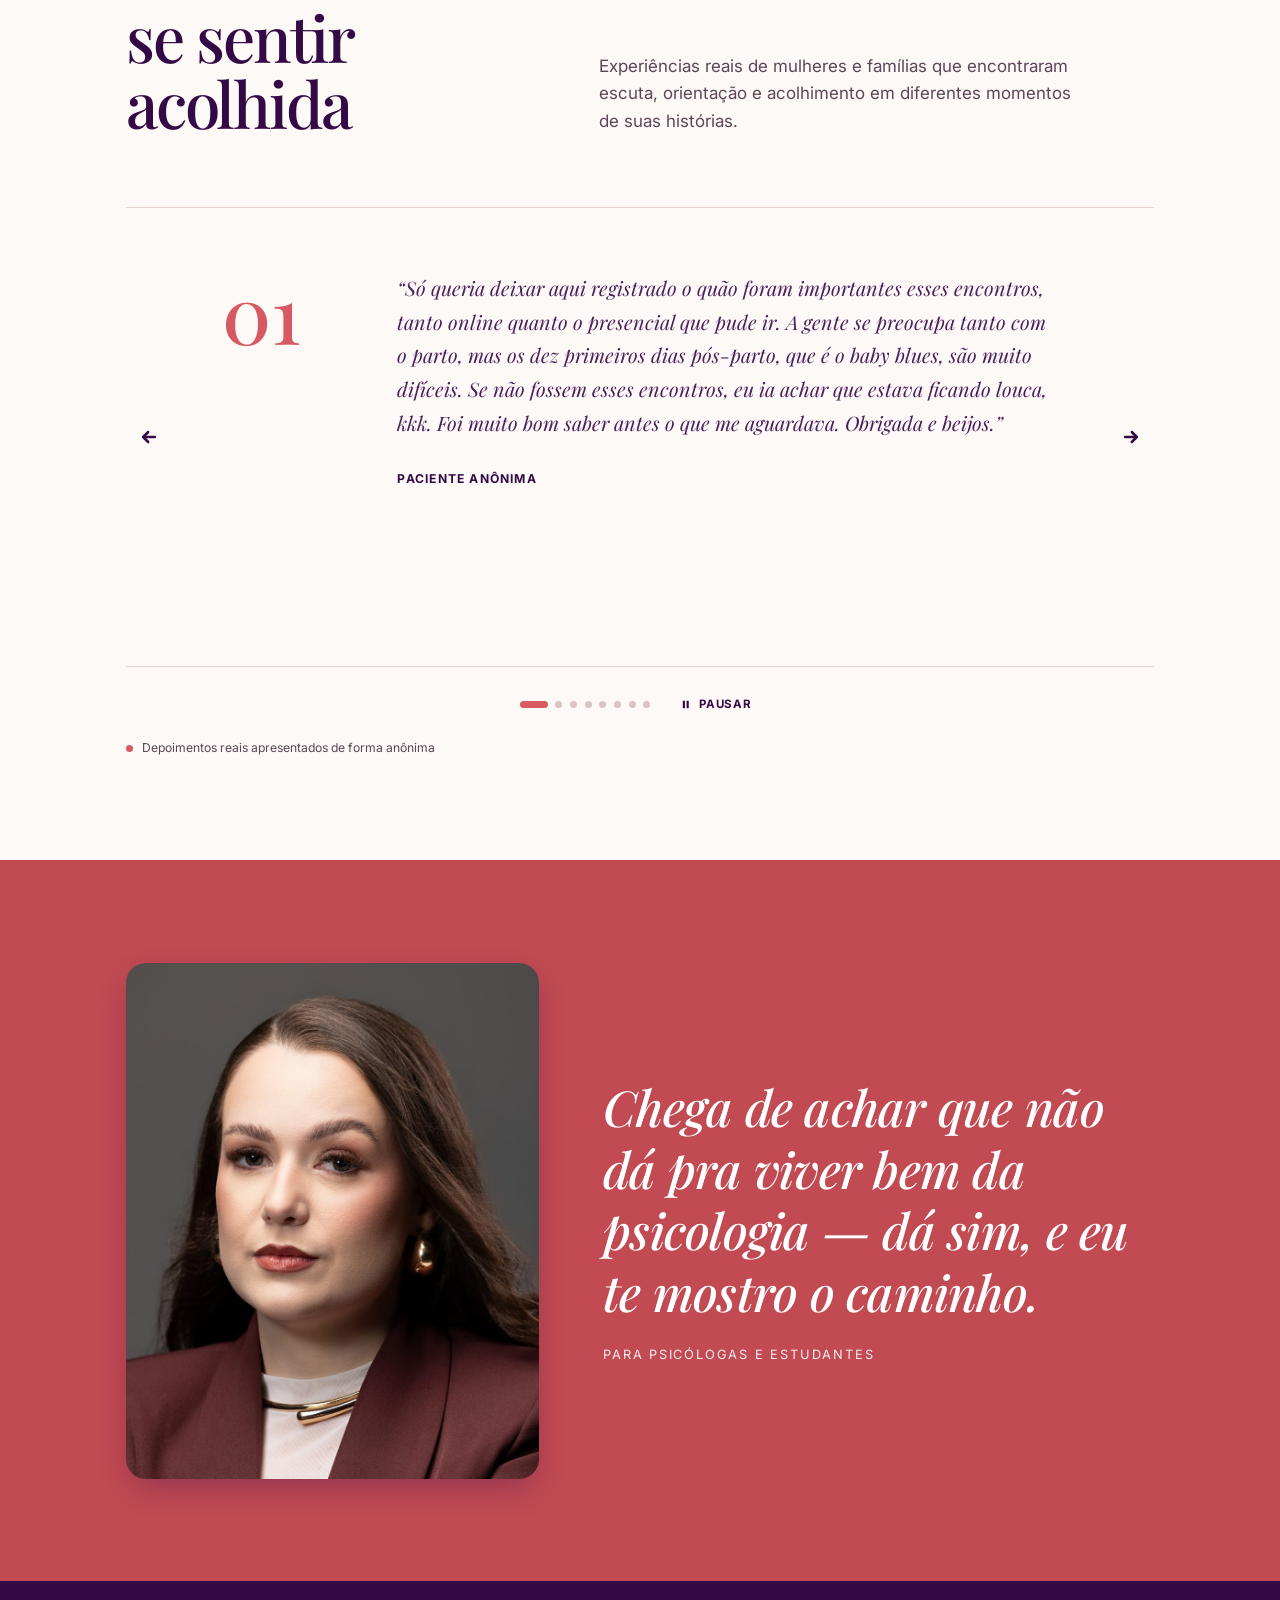
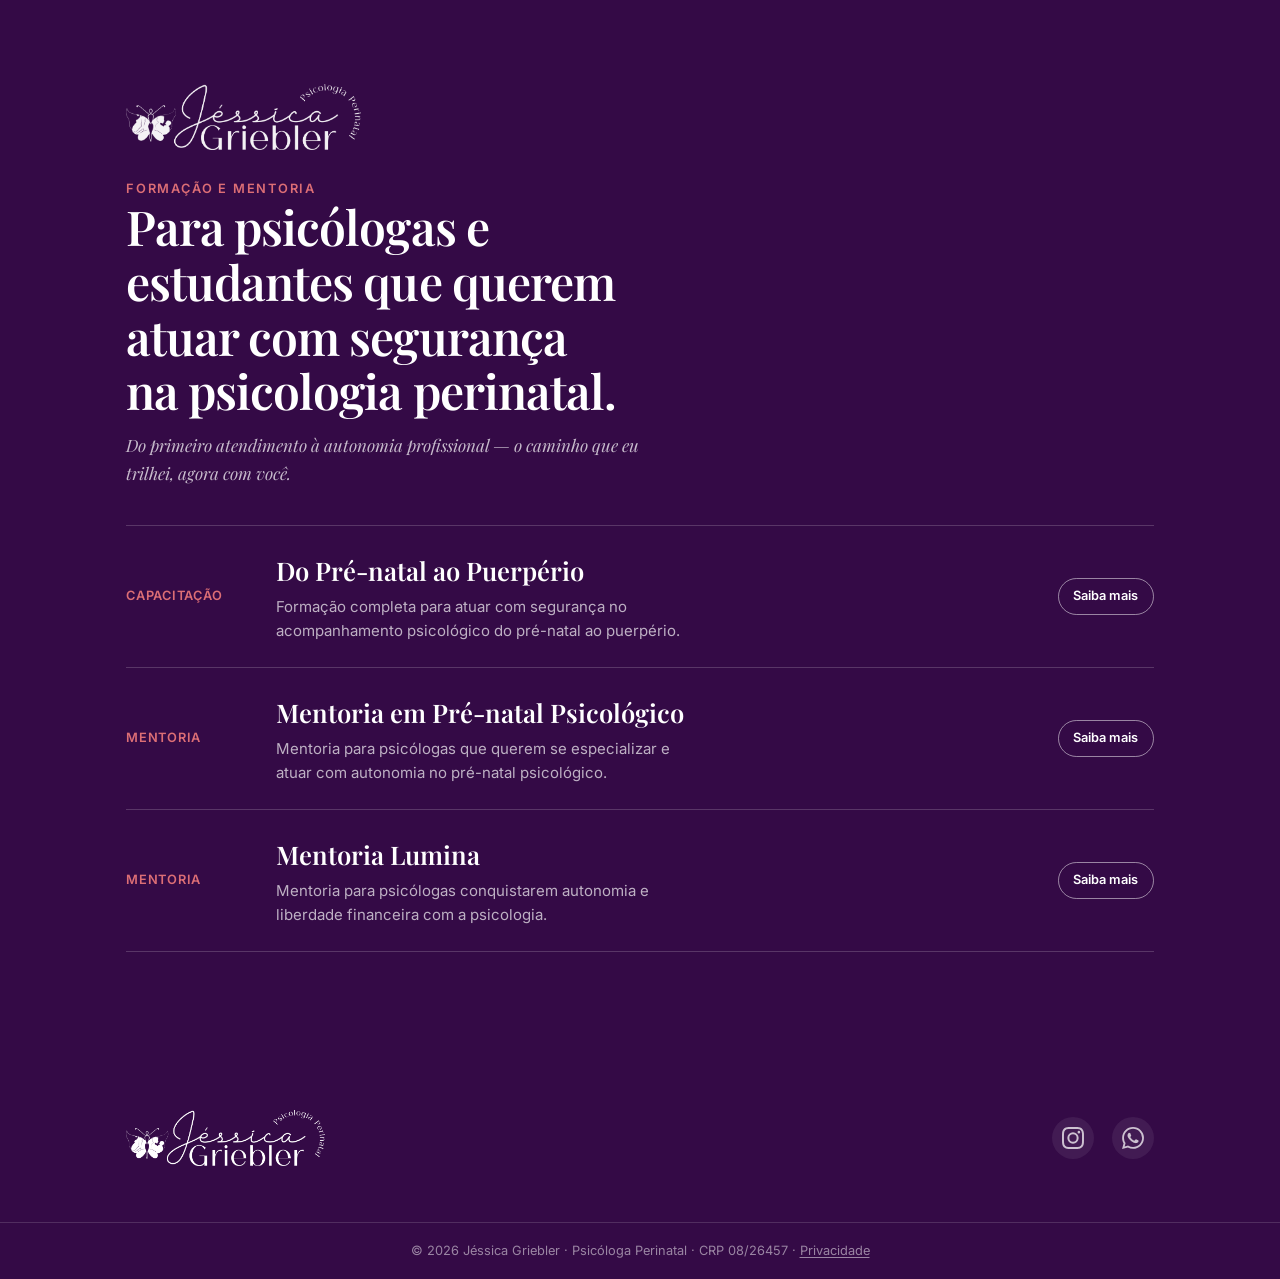
==== commit 4134c957: "Atualiza conteúdo e depoimentos do site" ====
--- a/index.html
+++ b/index.html
@@ -89,7 +89,7 @@
 .btn:active{transform:translateY(1px);}
 .btn-primary{background:var(--coral-600); color:#fff;}
 .btn-primary:hover{filter:brightness(1.06);}
-.btn-whatsapp{background:#25d366; color:#0b3d20;}
+.btn-whatsapp{background:#25d366; color:#fff;}
 .btn-whatsapp:hover{filter:brightness(1.04);}
 .btn-outline{background:transparent; color:var(--purple-800); border-color:var(--purple-600);}
 .btn-outline:hover{background:var(--purple-950); color:#fff; border-color:var(--purple-950);}
@@ -129,6 +129,7 @@
 .hero-text .script{margin-bottom:.1rem; font-size:clamp(3.2rem,9vw,6.2rem);}
 .hero h1{font-family:var(--font-display); font-weight:600; font-size:clamp(2.6rem,6.2vw,4.8rem);
   line-height:1.04; letter-spacing:-.03em; color:var(--ink); max-width:13ch; text-wrap:balance;}
+.hero h1 .hero-you{color:var(--coral-600); font-weight:700;}
 .hero .lede{font-size:var(--text-lg); color:var(--ink-soft); max-width:40ch; margin-top:1.4rem;}
 .hero .ctas{display:flex; flex-wrap:wrap; gap:.9rem; margin-top:2rem;}
 .hero-photo{justify-self:center; width:min(100%,460px); position:relative;}
@@ -172,20 +173,130 @@
   .about-portrait{position:static; max-width:340px; margin-inline:auto;}
 }
 
-/* ---------- serviços (para mães) ---------- */
-.services{background:var(--blush-100);}
-.section-head{margin-bottom:2.6rem;}
+/* ---------- especialidades ---------- */
+.specialties{background:var(--purple-950); color:#fff; position:relative; overflow:hidden;}
+.specialties::before{content:""; position:absolute; right:-10%; bottom:-42%; width:min(58vw,620px); aspect-ratio:1;
+  background:url("assets/logo/mark-white.png") no-repeat center/contain; opacity:.035; pointer-events:none;}
+.specialties-grid{position:relative; z-index:1; display:grid; grid-template-columns:.78fr 1.22fr;
+  gap:clamp(3rem,8vw,7rem); align-items:start;}
+.specialties-head .script{color:var(--coral-400); font-size:clamp(3.2rem,6vw,5.2rem);}
+.specialties h2{margin:0;}
+.specialties h2 .title{display:block; max-width:8ch; color:#fff;
+  font-size:clamp(2.6rem,5.5vw,4.8rem); letter-spacing:-.03em;}
+.specialty-list{list-style:none; margin:0; padding:0; border-top:1px solid rgba(255,255,255,.24);}
+.specialty-list li{padding:clamp(1rem,2vw,1.35rem) 0; border-bottom:1px solid rgba(255,255,255,.24);
+  font-family:var(--font-display); font-weight:600; font-size:clamp(1.55rem,3vw,2.35rem);
+  line-height:1.15; letter-spacing:-.015em;}
+.specialty-list li:last-child{padding-block:clamp(1.35rem,2.6vw,1.7rem);}
+@media (max-width:820px){
+  .specialties-grid{grid-template-columns:1fr; gap:2.6rem;}
+  .specialties h2 .title{max-width:none;}
+}
+
+/* ---------- atendimentos ---------- */
+.services{background:var(--cream);}
+.section-head{margin-bottom:clamp(3rem,6vw,5rem);}
 .section-head .script{margin-bottom:.1rem;}
 .section-head .title{font-size:clamp(2.2rem,4.6vw,3.7rem); color:var(--ink); letter-spacing:-.02em;}
-.cards{display:grid; grid-template-columns:1fr 1fr; gap:1.5rem;}
-@media (max-width:720px){ .cards{grid-template-columns:1fr;} }
-.card{background:var(--white); border-radius:var(--radius-lg); padding:2rem 1.8rem;
-  box-shadow:var(--shadow-card); display:flex; flex-direction:column; gap:1rem;
-  transition:transform .15s ease, box-shadow .15s ease;}
-.card:hover{transform:translateY(-4px); box-shadow:var(--shadow-soft);}
-.card h3{font-family:var(--font-display); font-weight:600; font-size:var(--text-xl); color:var(--ink);}
-.card p{color:var(--ink-soft); font-size:var(--text-sm); flex:1;}
-.card .badge{align-self:flex-start;}
+.service-list{border-top:1px solid var(--border-soft);}
+.service-item{padding:clamp(2.8rem,6vw,4.8rem) 0; border-bottom:1px solid var(--border-soft);}
+.service-heading{display:grid; grid-template-columns:2.3rem 1fr; gap:1rem; align-items:start;}
+.service-number{padding-top:.35rem; color:var(--coral-600); font-size:var(--text-xs);
+  font-weight:700; letter-spacing:var(--tracking-wide);}
+.service-kicker{display:block; margin-bottom:.55rem; color:var(--coral-600); font-size:var(--text-xs);
+  font-weight:700; letter-spacing:var(--tracking-wider); text-transform:uppercase;}
+.service-item h3{margin:0; max-width:23ch; font-family:var(--font-display); font-weight:600;
+  font-size:clamp(1.9rem,3.8vw,3rem); line-height:1.08; letter-spacing:-.025em; text-wrap:balance;}
+.service-body{margin-top:1.7rem; padding-left:3.3rem;}
+.service-copy{max-width:78ch;}
+.service-copy p{color:var(--ink-soft);}
+.service-copy p+p{margin-top:1rem;}
+.service-actions{display:flex; flex-wrap:wrap; gap:.75rem; margin-top:1.5rem;}
+.course-toggle .chevron{fill:none; stroke:currentColor; stroke-width:2; transition:transform .2s ease;}
+.course-toggle[aria-expanded="true"] .chevron{transform:rotate(180deg);}
+.course-details{margin-top:1.8rem; padding-top:1.6rem; border-top:1px solid var(--border-soft); color:var(--ink-soft);}
+.course-details[hidden]{display:none;}
+.course-details-grid{display:grid; grid-template-columns:1fr 1fr; gap:clamp(2rem,5vw,4rem);}
+.course-details h4{margin:0 0 .8rem; color:var(--ink); font-family:var(--font-display); font-size:var(--text-xl);}
+.course-details ol{margin:0; padding-left:1.35rem;}
+.course-details li+li{margin-top:.55rem;}
+@media (max-width:720px){
+  .service-heading{grid-template-columns:1.8rem 1fr; gap:.6rem;}
+  .service-body{padding-left:0;}
+  .course-details-grid{grid-template-columns:1fr;}
+}
+
+/* ---------- depoimentos ---------- */
+.testimonials{background:var(--cream);}
+.testimonials-head{display:grid; grid-template-columns:.8fr 1.2fr; gap:clamp(3rem,8vw,7rem);
+  align-items:end; margin-bottom:clamp(3rem,6vw,4.5rem);}
+.testimonials-head h2{margin:0;}
+.testimonials-head .script{display:block; margin-bottom:-.2rem;}
+.testimonials-head .title{display:block; max-width:11ch; font-size:clamp(2.3rem,5vw,4.2rem);
+  line-height:1.02; letter-spacing:-.035em;}
+.testimonials-intro{margin:0; max-width:43ch; color:var(--ink-soft);}
+.testimonial-carousel{position:relative; overflow:hidden; border-top:1px solid var(--border-soft);
+  border-bottom:1px solid var(--border-soft); padding-block:clamp(2.5rem,5vw,4.5rem);
+  padding-left:clamp(3.8rem,8vw,6rem); padding-right:clamp(2.8rem,6vw,4.5rem);}
+.testimonial-slide{display:none; grid-template-columns:.28fr 1.72fr; gap:clamp(1.5rem,5vw,4rem);
+  align-items:start; min-height:330px;}
+.testimonial-slide.is-active{display:grid;}
+.testimonial-slide.is-active.from-right{animation:testimonialFromRight .5s cubic-bezier(.22,.75,.2,1);}
+.testimonial-slide.is-active.from-left{animation:testimonialFromLeft .5s cubic-bezier(.22,.75,.2,1);}
+@keyframes testimonialFromRight{from{opacity:0; transform:translateX(70px);}to{opacity:1; transform:none;}}
+@keyframes testimonialFromLeft{from{opacity:0; transform:translateX(-70px);}to{opacity:1; transform:none;}}
+.testimonial-number{color:var(--coral-500); font-family:var(--font-display); font-weight:500;
+  font-size:clamp(3rem,7vw,5rem); line-height:1;}
+.testimonial-quote{margin:0; max-width:72ch; color:var(--purple-800); font-family:var(--font-display);
+  font-style:italic; font-size:clamp(1.05rem,1.55vw,1.3rem); line-height:1.7; text-wrap:balance;}
+.testimonial-author{margin-top:1.8rem; font-size:.76rem; font-weight:700; letter-spacing:.1em; text-transform:uppercase;}
+.testimonial-slide details{max-width:78ch; margin-top:1.4rem; padding-top:1rem; border-top:1px solid var(--border-soft);}
+.testimonial-slide summary{display:inline-flex; align-items:center; gap:.55rem; color:var(--coral-600);
+  font-size:.78rem; font-weight:700; letter-spacing:.08em; text-transform:uppercase; cursor:pointer; list-style:none;}
+.testimonial-slide summary::-webkit-details-marker{display:none;}
+.testimonial-slide summary::after{content:'+'; display:grid; place-items:center; width:1.7rem; height:1.7rem;
+  border:1px solid currentColor; border-radius:50%;}
+.testimonial-slide details[open] summary::after{content:'−';}
+.testimonial-full{margin-top:1.6rem; max-width:82ch; color:var(--ink-soft); font-size:.94rem; line-height:1.7;}
+.testimonial-full p{margin:0;}
+.testimonial-full p+p{margin-top:1rem;}
+.testimonial-arrow{position:absolute; z-index:2; top:50%; display:inline-grid; place-items:center;
+  width:42px; height:42px; padding:0; border:0; background:transparent; color:var(--purple-950); cursor:pointer;
+  transform:translateY(-50%); transition:color .15s ease;}
+.testimonial-arrow--prev{left:.1rem;}
+.testimonial-arrow--next{right:.1rem;}
+.testimonial-arrow:hover{color:var(--coral-600);}
+.testimonial-arrow svg{width:20px; height:20px; fill:none; stroke:currentColor; stroke-width:3;
+  stroke-linecap:round; stroke-linejoin:round;}
+.testimonial-progress{position:absolute; right:0; bottom:-1px; left:0; height:2px; overflow:hidden;}
+.testimonial-progress span{display:block; width:0; height:100%; background:var(--coral-500);}
+.testimonial-carousel.is-playing .testimonial-progress span{animation:testimonialProgress 8s linear forwards;}
+@keyframes testimonialProgress{from{width:0;}to{width:100%;}}
+.testimonial-controls{display:flex; align-items:center; justify-content:center; margin-top:1.5rem;}
+.testimonial-controls-center{display:flex; align-items:center; justify-content:center; gap:.8rem;}
+.testimonial-dots{display:flex; align-items:center; justify-content:center; gap:.48rem; min-height:10px;}
+.testimonial-dot{width:7px; height:7px; padding:0; border:0; border-radius:var(--radius-pill);
+  background:#d8c5c1; cursor:pointer; transition:background .25s ease, transform .2s ease;}
+.testimonial-dot:hover{background:var(--blush-300); transform:scale(1.2);}
+.testimonial-dot.is-active{width:28px; background:var(--coral-500);}
+.testimonial-position{position:absolute; width:1px; height:1px; padding:0; margin:-1px; overflow:hidden;
+  clip:rect(0,0,0,0); white-space:nowrap; border:0;}
+.testimonial-autoplay{display:inline-flex; align-items:center; justify-content:center; gap:.45rem; margin-left:.45rem;
+  padding:.4rem .55rem; border:0; background:transparent; color:var(--purple-950); font-family:var(--font-body);
+  font-size:.72rem; font-weight:700; letter-spacing:.06em; text-transform:uppercase; cursor:pointer;}
+.testimonial-autoplay:hover{color:var(--coral-600);}
+.testimonial-autoplay svg{width:13px; height:13px; fill:currentColor;}
+.testimonial-autoplay svg[hidden]{display:none;}
+.testimonial-note{display:flex; align-items:center; gap:.55rem; margin-top:1.3rem; color:var(--ink-soft); font-size:.76rem;}
+.testimonial-note::before{content:''; width:7px; height:7px; flex:0 0 auto; border-radius:50%; background:var(--coral-500);}
+@media (max-width:720px){
+  .testimonials-head{grid-template-columns:1fr; gap:1.5rem;}
+  .testimonials-head .title{max-width:none;}
+  .testimonial-carousel{padding-left:3.8rem; padding-right:3rem;}
+  .testimonial-slide,.testimonial-slide.is-active{grid-template-columns:1fr; gap:1.2rem; min-height:470px;}
+  .testimonial-number{font-size:2.6rem;}
+  .testimonial-autoplay .autoplay-label{display:none;}
+}
 
 /* ---------- limiar / citação (coral chapado + logo branca) ---------- */
 .threshold{background:var(--coral-600); color:#fff; text-align:center; position:relative; overflow:hidden;}
@@ -220,21 +331,6 @@
 .course-row .btn{justify-self:end;}
 @media (max-width:720px){ .course-row{grid-template-columns:1fr; gap:.5rem;} .course-row .btn{justify-self:start; margin-top:.5rem;} }
 
-/* ---------- pilares (camada de identidade — temas) ---------- */
-.pillars{background:var(--cream); text-align:center;}
-.pillars .lede{color:var(--ink-soft); max-width:46ch; margin:.6rem auto 2.4rem;}
-.pillar-grid{display:grid; grid-template-columns:repeat(5,1fr); gap:1rem;}
-@media (max-width:720px){ .pillar-grid{grid-template-columns:repeat(2,1fr);} }
-.pillar{aspect-ratio:1; border-radius:var(--radius-md); display:flex; flex-direction:column;
-  align-items:center; justify-content:center; gap:.1rem; padding:1rem; text-align:center;}
-.pillar .p-script{font-family:var(--font-script); font-size:clamp(2rem,4.5vw,2.7rem); line-height:.9;}
-.pillar .p-title{font-family:var(--font-display); font-weight:600; font-size:var(--text-lg); line-height:1.1;}
-.pillar--plum{background:var(--purple-700); color:#fff;} .pillar--plum .p-script{color:var(--blush-200);}
-.pillar--blush{background:var(--blush-200); color:var(--purple-950);} .pillar--blush .p-script{color:var(--coral-600);}
-.pillar--coral{background:var(--coral-500); color:#fff;} .pillar--coral .p-script{color:#fff;}
-.pillar--terracotta{background:var(--terracotta-500); color:#fff;} .pillar--terracotta .p-script{color:var(--peach-100);}
-.pillar--peach{background:var(--peach-200); color:var(--purple-950);} .pillar--peach .p-script{color:var(--terracotta-500);}
-
 /* ---------- rodapé ---------- */
 footer{background:var(--purple-950); color:rgba(255,255,255,.82);}
 .foot-inner{display:flex; flex-wrap:wrap; align-items:center; justify-content:space-between; gap:1.5rem;
@@ -285,8 +381,6 @@
   background:var(--coral-500); transform:scaleX(0); transform-origin:left;
   transition:transform .22s cubic-bezier(.16,1,.3,1);}
 .nav-links a:not(.btn):hover::after{transform:scaleX(1);}
-.pillar{transition:transform .18s cubic-bezier(.16,1,.3,1);}
-.pillar:hover{transform:translateY(-5px);}
 .course-row h3{transition:color .18s ease;}
 .course-row:hover h3{color:var(--coral-400);}
 
@@ -311,7 +405,7 @@
     animation-delay:0ms !important;}
   .js .reveal{opacity:1; transform:none; transition:none;}
   .hero-text > *,.hero-photo,.hero-photo .seal-badge{animation:none;}
-  .btn,.card,.pillar{transition:none;}
+  .btn,.card{transition:none;}
   html{scroll-behavior:auto;}
 }
 
@@ -356,8 +450,8 @@
         <div class="hero-text">
           <p class="eyebrow">Psicologia Perinatal</p>
           <p class="script">aqui eu vejo</p>
-          <h1>você, a mulher que você quer se tornar.</h1>
-          <p class="lede">A sua história, os seus sonhos. Um acompanhamento leve, livre da culpa e da sobrecarga, do pré-natal ao puerpério.</p>
+          <h1><span class="hero-you">VOCÊ</span>, a mulher e mãe que quer se tornar</h1>
+          <p class="lede">A sua história, seus sonhos e desafios diários. Um espaço totalmente seu, livre de qualquer julgamento. Onde você pode sentir, falar e ser ouvida inteiramente.</p>
           <div class="ctas">
             <!-- TODO: número real de WhatsApp -->
             <a class="btn btn-primary" href="https://wa.me/55XXXXXXXXXXX?text=Ol%C3%A1%2C%20J%C3%A9ssica%21%20Cheguei%20pelo%20seu%20site%20e%20gostaria%20de%20agendar%20um%20acompanhamento." target="_blank" rel="noopener">Agendar consulta</a>
@@ -395,7 +489,7 @@
           <p>Foi essa experiência que me levou a buscar especialização em <em>Psicologia Perinatal e Psicologia da Saúde e Hospitalar</em> e a compreender, cada vez mais, que cuidar de uma mãe também é cuidar de toda uma família.</p>
           <p>Escolhi a Psicologia Perinatal porque acredito que a maternidade não precisa ser vivida em silêncio, culpa ou solidão. Existe espaço para o amor e para o cansaço, para a felicidade e para o medo, para a realização e para a ambivalência. E acredito que cada mulher merece ser acolhida em tudo aquilo que sente — sem julgamentos e sem precisar corresponder à imagem da “mãe perfeita”.</p>
           <p>Hoje, atuo de forma independente, podendo oferecer um acompanhamento construído com escuta, conhecimento técnico e, principalmente, respeito pela história e pelo momento de cada mulher.</p>
-          <p>E, antes de ser psicóloga, eu também sou a Gi: tenho dois cachorros, o Thor e o Bartolomeu, adoro jogar beach tennis, viajar, conhecer lugares novos e, se tiver um bom vinho no caminho, melhor ainda. 😊</p>
+          <p>E, antes de ser psicóloga, eu também sou a Jé: tenho dois cachorros, o Thor e o Bartolomeu, adoro jogar beach tennis, viajar, conhecer lugares novos e, se tiver um bom vinho no caminho, melhor ainda.</p>
           <p>Porque acredito que o cuidado também acontece quando conseguimos enxergar a pessoa para além do papel que ela exerce.</p>
           <p class="about-close">Meu trabalho é cuidar da mulher que existe por trás da mãe.</p>
         </div>
@@ -403,30 +497,219 @@
     </div>
   </section>
 
-  <!-- SERVIÇOS (PARA MÃES) -->
+  <!-- ESPECIALIDADES -->
+  <section class="specialties" id="especialidades">
+    <div class="wrap pad specialties-grid">
+      <div class="specialties-head reveal">
+        <p class="script">especialidades</p>
+        <h2><span class="title">de atendimento</span></h2>
+      </div>
+      <ul class="specialty-list reveal">
+        <li>Saúde da mulher</li>
+        <li>Tentantes</li>
+        <li>Gestantes</li>
+        <li>Puérperas</li>
+        <li>Mães que perderam seus bebês</li>
+      </ul>
+    </div>
+  </section>
+
+  <!-- ATENDIMENTOS -->
   <section class="services" id="servicos">
     <div class="wrap pad">
       <div class="section-head reveal">
-        <p class="eyebrow">Para mães</p>
+        <p class="eyebrow">Atendimentos</p>
         <p class="script">como posso</p>
         <p class="title">te acompanhar</p>
       </div>
-      <div class="cards">
-        <article class="card reveal">
-          <span class="badge badge--coral">Pré-natal</span>
-          <h3>Pré-natal psicológico</h3>
-          <p>Acompanhamento desde a pré-concepção até o puerpério, para viver a gestação com mais segurança e menos ansiedade.</p>
-          <!-- TODO: número real de WhatsApp -->
-          <a class="btn btn-whatsapp btn-sm" href="https://wa.me/55XXXXXXXXXXX?text=Ol%C3%A1%2C%20J%C3%A9ssica%21%20Estou%20gr%C3%A1vida%20e%20gostaria%20de%20saber%20sobre%20o%20pr%C3%A9-natal%20psicol%C3%B3gico." target="_blank" rel="noopener" style="align-self:flex-start;"><svg class="ico" viewBox="0 0 24 24" fill="currentColor" aria-hidden="true"><path d="M17.472 14.382c-.297-.149-1.758-.867-2.03-.967-.273-.099-.471-.148-.67.15-.197.297-.767.966-.94 1.164-.173.199-.347.223-.644.075-.297-.15-1.255-.463-2.39-1.475-.883-.788-1.48-1.761-1.653-2.059-.173-.297-.018-.458.13-.606.134-.133.298-.347.446-.52.149-.174.198-.298.298-.497.099-.198.05-.371-.025-.52-.075-.149-.669-1.612-.916-2.207-.242-.579-.487-.5-.669-.51l-.57-.01c-.198 0-.52.074-.792.372-.272.297-1.04 1.016-1.04 2.479 0 1.462 1.065 2.875 1.213 3.074.149.198 2.096 3.2 5.077 4.487.71.306 1.263.489 1.694.626.712.226 1.36.194 1.872.118.571-.085 1.758-.719 2.006-1.413.248-.694.248-1.289.173-1.413-.074-.124-.272-.198-.57-.347m-5.421 7.403h-.004a9.87 9.87 0 01-5.031-1.378l-.361-.214-3.741.982.998-3.648-.235-.374a9.86 9.86 0 01-1.51-5.26c.001-5.45 4.436-9.884 9.888-9.884 2.64 0 5.122 1.03 6.988 2.898a9.825 9.825 0 012.893 6.994c-.003 5.45-4.437 9.884-9.885 9.884m8.413-18.297A11.815 11.815 0 0012.05 0C5.495 0 .16 5.335.157 11.892c0 2.096.547 4.142 1.588 5.945L.057 24l6.305-1.654a11.882 11.882 0 005.683 1.448h.005c6.554 0 11.89-5.335 11.893-11.893a11.821 11.821 0 00-3.48-8.413z"/></svg>Falar no WhatsApp</a>
-        </article>
-        <article class="card reveal">
-          <span class="badge badge--purple">Puerpério</span>
-          <h3>Acompanhamento exclusivo para mães</h3>
-          <p>Um espaço só seu para cuidar da sua saúde mental na maternidade, sem culpa e sem sobrecarga.</p>
-          <!-- TODO: número real de WhatsApp -->
-          <a class="btn btn-whatsapp btn-sm" href="https://wa.me/55XXXXXXXXXXX?text=Ol%C3%A1%2C%20J%C3%A9ssica%21%20Sou%20m%C3%A3e%20e%20gostaria%20de%20um%20acompanhamento%20no%20puerp%C3%A9rio." target="_blank" rel="noopener" style="align-self:flex-start;"><svg class="ico" viewBox="0 0 24 24" fill="currentColor" aria-hidden="true"><path d="M17.472 14.382c-.297-.149-1.758-.867-2.03-.967-.273-.099-.471-.148-.67.15-.197.297-.767.966-.94 1.164-.173.199-.347.223-.644.075-.297-.15-1.255-.463-2.39-1.475-.883-.788-1.48-1.761-1.653-2.059-.173-.297-.018-.458.13-.606.134-.133.298-.347.446-.52.149-.174.198-.298.298-.497.099-.198.05-.371-.025-.52-.075-.149-.669-1.612-.916-2.207-.242-.579-.487-.5-.669-.51l-.57-.01c-.198 0-.52.074-.792.372-.272.297-1.04 1.016-1.04 2.479 0 1.462 1.065 2.875 1.213 3.074.149.198 2.096 3.2 5.077 4.487.71.306 1.263.489 1.694.626.712.226 1.36.194 1.872.118.571-.085 1.758-.719 2.006-1.413.248-.694.248-1.289.173-1.413-.074-.124-.272-.198-.57-.347m-5.421 7.403h-.004a9.87 9.87 0 01-5.031-1.378l-.361-.214-3.741.982.998-3.648-.235-.374a9.86 9.86 0 01-1.51-5.26c.001-5.45 4.436-9.884 9.888-9.884 2.64 0 5.122 1.03 6.988 2.898a9.825 9.825 0 012.893 6.994c-.003 5.45-4.437 9.884-9.885 9.884m8.413-18.297A11.815 11.815 0 0012.05 0C5.495 0 .16 5.335.157 11.892c0 2.096.547 4.142 1.588 5.945L.057 24l6.305-1.654a11.882 11.882 0 005.683 1.448h.005c6.554 0 11.89-5.335 11.893-11.893a11.821 11.821 0 00-3.48-8.413z"/></svg>Falar no WhatsApp</a>
+      <div class="service-list reveal">
+        <article class="service-item">
+          <div class="service-heading">
+            <span class="service-number">01</span>
+            <div><span class="service-kicker">Primeiro encontro</span><h3>Como funciona o primeiro atendimento comigo</h3></div>
+          </div>
+          <div class="service-body">
+            <div class="service-copy">
+              <p>Na primeira sessão, você terá um espaço exclusivo para falar sobre o que sente e precisa, sem julgamentos. Você não precisa chegar sabendo o que dizer: eu também farei perguntas para facilitar.</p>
+              <p>Esse encontro avaliativo me permite conhecer você e compreender os motivos que a levaram à terapia. A partir dele, definiremos juntas a frequência das sessões, os objetivos e o formato do acompanhamento.</p>
+            </div>
+            <div class="service-actions">
+              <!-- TODO: número real de WhatsApp -->
+              <a class="btn btn-whatsapp btn-sm" href="https://wa.me/55XXXXXXXXXXX?text=Ol%C3%A1%2C%20J%C3%A9ssica%21%20Gostaria%20de%20saber%20como%20funciona%20o%20primeiro%20atendimento." target="_blank" rel="noopener"><svg class="ico" viewBox="0 0 24 24" fill="currentColor" aria-hidden="true"><path d="M17.472 14.382c-.297-.149-1.758-.867-2.03-.967-.273-.099-.471-.148-.67.15-.197.297-.767.966-.94 1.164-.173.199-.347.223-.644.075-.297-.15-1.255-.463-2.39-1.475-.883-.788-1.48-1.761-1.653-2.059-.173-.297-.018-.458.13-.606.134-.133.298-.347.446-.52.149-.174.198-.298.298-.497.099-.198.05-.371-.025-.52-.075-.149-.669-1.612-.916-2.207-.242-.579-.487-.5-.669-.51l-.57-.01c-.198 0-.52.074-.792.372-.272.297-1.04 1.016-1.04 2.479 0 1.462 1.065 2.875 1.213 3.074.149.198 2.096 3.2 5.077 4.487.71.306 1.263.489 1.694.626.712.226 1.36.194 1.872.118.571-.085 1.758-.719 2.006-1.413.248-.694.248-1.289.173-1.413-.074-.124-.272-.198-.57-.347m-5.421 7.403h-.004a9.87 9.87 0 01-5.031-1.378l-.361-.214-3.741.982.998-3.648-.235-.374a9.86 9.86 0 01-1.51-5.26c.001-5.45 4.436-9.884 9.888-9.884 2.64 0 5.122 1.03 6.988 2.898a9.825 9.825 0 012.893 6.994c-.003 5.45-4.437 9.884-9.885 9.884m8.413-18.297A11.815 11.815 0 0012.05 0C5.495 0 .16 5.335.157 11.892c0 2.096.547 4.142 1.588 5.945L.057 24l6.305-1.654a11.882 11.882 0 005.683 1.448h.005c6.554 0 11.89-5.335 11.893-11.893a11.821 11.821 0 00-3.48-8.413z"/></svg>Falar no WhatsApp</a>
+            </div>
+          </div>
+        </article>
+
+        <article class="service-item">
+          <div class="service-heading">
+            <span class="service-number">02</span>
+            <div><span class="service-kicker">Psicoterapia</span><h3>Psicoterapia para mulheres tentantes e não mães</h3></div>
+          </div>
+          <div class="service-body">
+            <div class="service-copy"><p>Um espaço para falar abertamente, ser ouvida e acolhida sem julgamentos.</p></div>
+            <div class="service-actions">
+              <!-- TODO: número real de WhatsApp -->
+              <a class="btn btn-whatsapp btn-sm" href="https://wa.me/55XXXXXXXXXXX?text=Ol%C3%A1%2C%20J%C3%A9ssica%21%20Gostaria%20de%20saber%20sobre%20a%20psicoterapia%20para%20mulheres." target="_blank" rel="noopener"><svg class="ico" viewBox="0 0 24 24" fill="currentColor" aria-hidden="true"><path d="M17.472 14.382c-.297-.149-1.758-.867-2.03-.967-.273-.099-.471-.148-.67.15-.197.297-.767.966-.94 1.164-.173.199-.347.223-.644.075-.297-.15-1.255-.463-2.39-1.475-.883-.788-1.48-1.761-1.653-2.059-.173-.297-.018-.458.13-.606.134-.133.298-.347.446-.52.149-.174.198-.298.298-.497.099-.198.05-.371-.025-.52-.075-.149-.669-1.612-.916-2.207-.242-.579-.487-.5-.669-.51l-.57-.01c-.198 0-.52.074-.792.372-.272.297-1.04 1.016-1.04 2.479 0 1.462 1.065 2.875 1.213 3.074.149.198 2.096 3.2 5.077 4.487.71.306 1.263.489 1.694.626.712.226 1.36.194 1.872.118.571-.085 1.758-.719 2.006-1.413.248-.694.248-1.289.173-1.413-.074-.124-.272-.198-.57-.347m-5.421 7.403h-.004a9.87 9.87 0 01-5.031-1.378l-.361-.214-3.741.982.998-3.648-.235-.374a9.86 9.86 0 01-1.51-5.26c.001-5.45 4.436-9.884 9.888-9.884 2.64 0 5.122 1.03 6.988 2.898a9.825 9.825 0 012.893 6.994c-.003 5.45-4.437 9.884-9.885 9.884m8.413-18.297A11.815 11.815 0 0012.05 0C5.495 0 .16 5.335.157 11.892c0 2.096.547 4.142 1.588 5.945L.057 24l6.305-1.654a11.882 11.882 0 005.683 1.448h.005c6.554 0 11.89-5.335 11.893-11.893a11.821 11.821 0 00-3.48-8.413z"/></svg>Falar no WhatsApp</a>
+            </div>
+          </div>
+        </article>
+
+        <article class="service-item">
+          <div class="service-heading">
+            <span class="service-number">03</span>
+            <div><span class="service-kicker">Gestação</span><h3>Pré-Natal Psicológico</h3></div>
+          </div>
+          <div class="service-body">
+            <div class="service-copy">
+              <p>O Pré-Natal Psicológico oferece escuta, acolhimento e psicoeducação para ajudar você a compreender as transformações emocionais da gestação e se preparar para o parto, o puerpério e a maternidade.</p>
+              <p>Nos encontros, trabalhamos medos, expectativas, mudanças na rotina e nos relacionamentos, rede de apoio e preparação emocional para a chegada do bebê. No primeiro atendimento, avaliamos se esse acompanhamento ou um processo psicoterapêutico faz mais sentido para você.</p>
+            </div>
+            <div class="service-actions">
+              <!-- TODO: número real de WhatsApp -->
+              <a class="btn btn-whatsapp btn-sm" href="https://wa.me/55XXXXXXXXXXX?text=Ol%C3%A1%2C%20J%C3%A9ssica%21%20Estou%20gr%C3%A1vida%20e%20gostaria%20de%20saber%20sobre%20o%20pr%C3%A9-natal%20psicol%C3%B3gico." target="_blank" rel="noopener"><svg class="ico" viewBox="0 0 24 24" fill="currentColor" aria-hidden="true"><path d="M17.472 14.382c-.297-.149-1.758-.867-2.03-.967-.273-.099-.471-.148-.67.15-.197.297-.767.966-.94 1.164-.173.199-.347.223-.644.075-.297-.15-1.255-.463-2.39-1.475-.883-.788-1.48-1.761-1.653-2.059-.173-.297-.018-.458.13-.606.134-.133.298-.347.446-.52.149-.174.198-.298.298-.497.099-.198.05-.371-.025-.52-.075-.149-.669-1.612-.916-2.207-.242-.579-.487-.5-.669-.51l-.57-.01c-.198 0-.52.074-.792.372-.272.297-1.04 1.016-1.04 2.479 0 1.462 1.065 2.875 1.213 3.074.149.198 2.096 3.2 5.077 4.487.71.306 1.263.489 1.694.626.712.226 1.36.194 1.872.118.571-.085 1.758-.719 2.006-1.413.248-.694.248-1.289.173-1.413-.074-.124-.272-.198-.57-.347m-5.421 7.403h-.004a9.87 9.87 0 01-5.031-1.378l-.361-.214-3.741.982.998-3.648-.235-.374a9.86 9.86 0 01-1.51-5.26c.001-5.45 4.436-9.884 9.888-9.884 2.64 0 5.122 1.03 6.988 2.898a9.825 9.825 0 012.893 6.994c-.003 5.45-4.437 9.884-9.885 9.884m8.413-18.297A11.815 11.815 0 0012.05 0C5.495 0 .16 5.335.157 11.892c0 2.096.547 4.142 1.588 5.945L.057 24l6.305-1.654a11.882 11.882 0 005.683 1.448h.005c6.554 0 11.89-5.335 11.893-11.893a11.821 11.821 0 00-3.48-8.413z"/></svg>Falar no WhatsApp</a>
+            </div>
+          </div>
+        </article>
+
+        <article class="service-item">
+          <div class="service-heading">
+            <span class="service-number">04</span>
+            <div><span class="service-kicker">Pós-parto</span><h3>Acompanhamento exclusivo para mães no pós-parto</h3></div>
+          </div>
+          <div class="service-body">
+            <div class="service-copy">
+              <p>O pós-parto pode reunir amor, cansaço, cobranças, sobrecarga e mudanças profundas na identidade e nos relacionamentos. Este é um espaço exclusivo para falar sobre o que nem sempre consegue dizer e compreender suas emoções.</p>
+              <p>Juntas, buscamos caminhos mais possíveis para cuidar de você, fortalecer sua rede de apoio e construir uma maternidade real, sem a exigência de perfeição. Porque cuidar de quem cuida também é essencial.</p>
+            </div>
+            <div class="service-actions">
+              <!-- TODO: número real de WhatsApp -->
+              <a class="btn btn-whatsapp btn-sm" href="https://wa.me/55XXXXXXXXXXX?text=Ol%C3%A1%2C%20J%C3%A9ssica%21%20Sou%20m%C3%A3e%20e%20gostaria%20de%20um%20acompanhamento%20no%20p%C3%B3s-parto." target="_blank" rel="noopener"><svg class="ico" viewBox="0 0 24 24" fill="currentColor" aria-hidden="true"><path d="M17.472 14.382c-.297-.149-1.758-.867-2.03-.967-.273-.099-.471-.148-.67.15-.197.297-.767.966-.94 1.164-.173.199-.347.223-.644.075-.297-.15-1.255-.463-2.39-1.475-.883-.788-1.48-1.761-1.653-2.059-.173-.297-.018-.458.13-.606.134-.133.298-.347.446-.52.149-.174.198-.298.298-.497.099-.198.05-.371-.025-.52-.075-.149-.669-1.612-.916-2.207-.242-.579-.487-.5-.669-.51l-.57-.01c-.198 0-.52.074-.792.372-.272.297-1.04 1.016-1.04 2.479 0 1.462 1.065 2.875 1.213 3.074.149.198 2.096 3.2 5.077 4.487.71.306 1.263.489 1.694.626.712.226 1.36.194 1.872.118.571-.085 1.758-.719 2.006-1.413.248-.694.248-1.289.173-1.413-.074-.124-.272-.198-.57-.347m-5.421 7.403h-.004a9.87 9.87 0 01-5.031-1.378l-.361-.214-3.741.982.998-3.648-.235-.374a9.86 9.86 0 01-1.51-5.26c.001-5.45 4.436-9.884 9.888-9.884 2.64 0 5.122 1.03 6.988 2.898a9.825 9.825 0 012.893 6.994c-.003 5.45-4.437 9.884-9.885 9.884m8.413-18.297A11.815 11.815 0 0012.05 0C5.495 0 .16 5.335.157 11.892c0 2.096.547 4.142 1.588 5.945L.057 24l6.305-1.654a11.882 11.882 0 005.683 1.448h.005c6.554 0 11.89-5.335 11.893-11.893a11.821 11.821 0 00-3.48-8.413z"/></svg>Falar no WhatsApp</a>
+            </div>
+          </div>
+        </article>
+
+        <article class="service-item">
+          <div class="service-heading">
+            <span class="service-number">05</span>
+            <div><span class="service-kicker">Curso online</span><h3>Tornar-se Mãe</h3></div>
+          </div>
+          <div class="service-body">
+            <div class="service-copy">
+              <p>O Tornar-se Mãe é um curso online para ajudar você a compreender e atravessar as transformações emocionais da maternidade com mais segurança, confiança e acolhimento.</p>
+              <p>Você aprenderá a reconhecer sentimentos como medo, culpa, ambivalência e insegurança, além de estratégias para lidar com o puerpério e a nova rotina.</p>
+              <p>Um espaço para desconstruir a maternidade perfeita e construir uma relação mais real e gentil consigo mesma e com seu bebê, no seu próprio tempo.</p>
+            </div>
+            <div class="service-actions">
+              <!-- TODO: número real de WhatsApp -->
+              <a class="btn btn-whatsapp btn-sm" href="https://wa.me/55XXXXXXXXXXX?text=Ol%C3%A1%2C%20J%C3%A9ssica%21%20Gostaria%20de%20saber%20mais%20sobre%20o%20curso%20Tornar-se%20M%C3%A3e." target="_blank" rel="noopener"><svg class="ico" viewBox="0 0 24 24" fill="currentColor" aria-hidden="true"><path d="M17.472 14.382c-.297-.149-1.758-.867-2.03-.967-.273-.099-.471-.148-.67.15-.197.297-.767.966-.94 1.164-.173.199-.347.223-.644.075-.297-.15-1.255-.463-2.39-1.475-.883-.788-1.48-1.761-1.653-2.059-.173-.297-.018-.458.13-.606.134-.133.298-.347.446-.52.149-.174.198-.298.298-.497.099-.198.05-.371-.025-.52-.075-.149-.669-1.612-.916-2.207-.242-.579-.487-.5-.669-.51l-.57-.01c-.198 0-.52.074-.792.372-.272.297-1.04 1.016-1.04 2.479 0 1.462 1.065 2.875 1.213 3.074.149.198 2.096 3.2 5.077 4.487.71.306 1.263.489 1.694.626.712.226 1.36.194 1.872.118.571-.085 1.758-.719 2.006-1.413.248-.694.248-1.289.173-1.413-.074-.124-.272-.198-.57-.347m-5.421 7.403h-.004a9.87 9.87 0 01-5.031-1.378l-.361-.214-3.741.982.998-3.648-.235-.374a9.86 9.86 0 01-1.51-5.26c.001-5.45 4.436-9.884 9.888-9.884 2.64 0 5.122 1.03 6.988 2.898a9.825 9.825 0 012.893 6.994c-.003 5.45-4.437 9.884-9.885 9.884m8.413-18.297A11.815 11.815 0 0012.05 0C5.495 0 .16 5.335.157 11.892c0 2.096.547 4.142 1.588 5.945L.057 24l6.305-1.654a11.882 11.882 0 005.683 1.448h.005c6.554 0 11.89-5.335 11.893-11.893a11.821 11.821 0 00-3.48-8.413z"/></svg>Quero conhecer o curso</a>
+              <button class="btn btn-outline btn-sm course-toggle" type="button" aria-expanded="false" aria-controls="course-details"><span class="toggle-label">Ver encontros e aulas bônus</span><svg class="ico chevron" viewBox="0 0 24 24" aria-hidden="true"><path d="m6 9 6 6 6-6"/></svg></button>
+            </div>
+            <div class="course-details" id="course-details" hidden>
+              <div class="course-details-grid">
+                <div>
+                  <h4>Encontros</h4>
+                  <ol>
+                    <li>Você deveria amar seu bebê desde a descoberta da gestação?</li>
+                    <li>Sua ansiedade vai prejudicar seu bebê?</li>
+                    <li>Como criar uma relação forte e saudável com seu bebê desde a gestação.</li>
+                    <li>Enfrentando palpites e se sentindo segura para o parto.</li>
+                    <li>Amamentação e as emoções no puerpério.</li>
+                  </ol>
+                </div>
+                <div>
+                  <h4>Aulas bônus</h4>
+                  <ol>
+                    <li>Como se reencontrar no seu guarda-roupa após a maternidade?</li>
+                    <li>Como educar uma criança emocionalmente saudável.</li>
+                    <li>Alimentando a vida que cresce.</li>
+                    <li>Como se preparar para o parto.</li>
+                    <li>Aquisição da fala e da linguagem desde a gestação: como a comunicação começa antes mesmo do nascimento.</li>
+                    <li>Grávidas podem praticar atividade física?</li>
+                  </ol>
+                </div>
+              </div>
+            </div>
+          </div>
         </article>
       </div>
+    </div>
+  </section>
+
+  <!-- DEPOIMENTOS -->
+  <section class="testimonials" id="depoimentos" aria-labelledby="depoimentos-title">
+    <div class="wrap pad">
+      <div class="testimonials-head reveal">
+        <h2 id="depoimentos-title"><span class="script">elas contam</span><span class="title">como foi se sentir acolhida</span></h2>
+        <p class="testimonials-intro">Experiências reais de mulheres e famílias que encontraram escuta, orientação e acolhimento em diferentes momentos de suas histórias.</p>
+      </div>
+
+      <div class="testimonial-carousel reveal" id="testimonial-carousel">
+        <article class="testimonial-slide is-active">
+          <span class="testimonial-number">01</span>
+          <div><blockquote class="testimonial-quote">“Só queria deixar aqui registrado o quão foram importantes esses encontros, tanto online quanto o presencial que pude ir. A gente se preocupa tanto com o parto, mas os dez primeiros dias pós-parto, que é o baby blues, são muito difíceis. Se não fossem esses encontros, eu ia achar que estava ficando louca, kkk. Foi muito bom saber antes o que me aguardava. Obrigada e beijos.”</blockquote><p class="testimonial-author">Paciente anônima</p></div>
+        </article>
+        <article class="testimonial-slide">
+          <span class="testimonial-number">02</span>
+          <div><blockquote class="testimonial-quote">“Nunca vou esquecer que foi você que me tirou do fundo do poço. Falo para todo mundo o quanto você me salvou! Luz na minha vida. Não tem uma decisão em que eu não pense: ‘o que a Jéssica te falaria?’ ou o famoso ‘e tá tudo bem!’. Foram três anos e pouco de muito autoconhecimento até você me dar alta, mas mudou completamente minha vida e meu jeito de ver a vida. Já passaram anos, mas você está sempre presente nos meus pensamentos!”</blockquote><p class="testimonial-author">Paciente anônima</p></div>
+        </article>
+        <article class="testimonial-slide">
+          <span class="testimonial-number">03</span>
+          <div>
+            <blockquote class="testimonial-quote">“O pré-natal psicológico contribuiu muito para que a gestação fosse vivenciada com mais tranquilidade, consciência e preparo.”</blockquote>
+            <details>
+              <summary>Ler depoimento completo</summary>
+              <div class="testimonial-full">
+                <p>Quando descobrimos a gestação, começamos a pesquisar sobre o pré-natal psicológico. Como eu sou psicóloga, já tinha algum conhecimento sobre a importância de cuidar da saúde mental durante a gestação, mas, mesmo assim, quisemos vivenciar essa experiência juntos.</p>
+                <p>Estamos muito acostumados a pensar no pré-natal como algo voltado para a parte física e para acompanhar a saúde do bebê, mas pouco se fala sobre a saúde emocional da mãe, do pai e sobre todas as mudanças que acontecem com o casal nesse período. Por isso, decidimos fazer o pré-natal psicológico com a Jéssica, e hoje podemos dizer que fez muita diferença para nós.</p>
+                <p>Durante os encontros, conseguimos falar sobre medos, inseguranças, expectativas e também sobre coisas que, às vezes, a gente sente, mas não consegue colocar em palavras. Conversamos muito sobre o parto, o puerpério, a chegada da nossa filha, a nossa relação enquanto casal e também sobre a nossa rede de apoio: com quem poderíamos contar e que tipo de ajuda poderíamos precisar nesse novo momento.</p>
+                <p>Foi muito importante ter esse espaço para nós dois, porque não ficou somente como um acompanhamento individual, mas como uma preparação enquanto casal e enquanto família.</p>
+                <p>A Jéssica sempre foi muito acolhedora, empática e disponível para ouvir nossas dúvidas. A gente nunca sentiu que alguma pergunta era boba ou que não poderia ser feita. Ao mesmo tempo em que acolhia, ela também trazia muito conhecimento científico e explicava de uma forma muito clara, o que nos trouxe bastante segurança.</p>
+                <p>Para nós, o pré-natal psicológico contribuiu muito para que a gestação fosse vivenciada com mais tranquilidade, consciência e preparo. Também nos ajudou a entender que não precisamos estar preparados para tudo, mas podemos nos preparar para as mudanças, reconhecer nossas dificuldades e saber onde buscar apoio quando for necessário.</p>
+                <p>Hoje acreditamos que, assim como o pré-natal médico é fundamental para cuidar da saúde da mãe e do bebê, cuidar da saúde emocional também deveria fazer parte desse processo. A gestação, o parto e o puerpério são momentos de muitas transformações, e ter esse suporte fez toda a diferença para nós.</p>
+                <p>Somos muito gratos à Jéssica por estar fazendo parte desse momento tão importante da nossa vida e por nos ajudar a chegar mais preparados e mais tranquilos para a chegada da nossa filha. ❤️</p>
+              </div>
+            </details>
+            <p class="testimonial-author">Casal acompanhado</p>
+          </div>
+        </article>
+        <article class="testimonial-slide">
+          <span class="testimonial-number">04</span>
+          <div><blockquote class="testimonial-quote">“Você é maravilhosa! Não está ajudando um pouco, está ajudando muito! Sempre quis autoconhecimento e amadurecimento, e eu estou encontrando isso nas tuas sessões.”</blockquote><p class="testimonial-author">Paciente anônima</p></div>
+        </article>
+        <article class="testimonial-slide">
+          <span class="testimonial-number">05</span>
+          <div><blockquote class="testimonial-quote">“Especialista no assunto! Sou eternamente grata à Jéssica por ter me ajudado a viver uma maternidade mais leve.”</blockquote><p class="testimonial-author">Paciente anônima</p></div>
+        </article>
+        <article class="testimonial-slide">
+          <span class="testimonial-number">06</span>
+          <div><blockquote class="testimonial-quote">“O pré-natal psicológico foi muito importante. Me proporcionou autoconhecimento, ajudou a lidar melhor com meus sentimentos, a preparar minha filha mais velha para a chegada da irmã, orientar minha rede de apoio e me sentir mais segura. A Jéssica também faz alguns atendimentos com o pai, para orientá-lo e deixar tudo alinhado. Durante o puerpério, consegui lidar melhor com o turbilhão de sentimentos dessa fase. Nesse período mais delicado, ela mantém contato diário, e foi maravilhoso ter alguém com conhecimento para apoiar, orientar e acolher. Isso me proporcionou um puerpério infinitamente mais leve do que o primeiro, quando não tive acompanhamento.”</blockquote><p class="testimonial-author">Paciente anônima</p></div>
+        </article>
+        <article class="testimonial-slide">
+          <span class="testimonial-number">07</span>
+          <div><blockquote class="testimonial-quote">“Oi, Jé! O bebê nem nasceu e já estamos colhendo os frutos do pré-natal psicológico. Ontem passei o dia com contrações e, à noite, resolvemos ir até o hospital. O papai ficou superatencioso o dia todo. No caminho, pediu para eu escolher uma música de que gostasse para me acalmar. Ele vem se mostrando muito atencioso e preocupado conosco. Sei que tem muito da sua participação aí, pois são coisas que tenho certeza de que ele não perceberia sozinho. Foi apenas um alarme falso, mas valeu demais a experiência de ver o cuidado do papai com tudo.”</blockquote><p class="testimonial-author">Paciente anônima</p></div>
+        </article>
+        <article class="testimonial-slide">
+          <span class="testimonial-number">08</span>
+          <div><blockquote class="testimonial-quote">“Comecei o acompanhamento com a Jéssica quando ainda estava tentando engravidar. As tentativas frustradas me faziam sofrer demais. Alguns meses depois, o positivo veio. A gravidez não foi fácil: foram muitos dias de medo e angústia, e cada semana era uma vitória que a Jéssica comemorou comigo. Toda sessão me trazia — e ainda traz — alívio. O acompanhamento me ajudou a alinhar as expectativas e tirou muitos pesos que eu carregava. Ter uma profissional sempre disposta e atenciosa fez meu parto mais tranquilo e o pós-parto mais leve. Sempre me senti extremamente acolhida e cuidada. O cuidado com a saúde mental é tão importante quanto com a saúde física. Faz toda a diferença e vale muito a pena.”</blockquote><p class="testimonial-author">Paciente anônima</p></div>
+        </article>
+
+        <button class="testimonial-arrow testimonial-arrow--prev" type="button" aria-label="Depoimento anterior"><svg viewBox="0 0 24 24" aria-hidden="true"><path d="M19 12H5"></path><path d="m11 18-6-6 6-6"></path></svg></button>
+        <button class="testimonial-arrow testimonial-arrow--next" type="button" aria-label="Próximo depoimento"><svg viewBox="0 0 24 24" aria-hidden="true"><path d="M5 12h14"></path><path d="m13 6 6 6-6 6"></path></svg></button>
+        <div class="testimonial-progress" aria-hidden="true"><span></span></div>
+      </div>
+
+      <div class="testimonial-controls reveal">
+        <div class="testimonial-controls-center">
+          <div class="testimonial-dots" role="group" aria-label="Escolher depoimento"></div>
+          <span class="testimonial-position" aria-live="polite">Depoimento 01 de 08</span>
+          <button class="testimonial-autoplay" type="button" aria-pressed="false">
+            <svg class="autoplay-pause-icon" viewBox="0 0 24 24" aria-hidden="true"><path d="M7 5h4v14H7zM14 5h4v14h-4z"/></svg>
+            <svg class="autoplay-play-icon" viewBox="0 0 24 24" aria-hidden="true" hidden><path d="m8 5 11 7-11 7z"/></svg>
+            <span class="autoplay-label">Pausar</span>
+          </button>
+        </div>
+      </div>
+      <p class="testimonial-note">Depoimentos reais apresentados de forma anônima</p>
     </div>
   </section>
 
@@ -484,20 +767,6 @@
     </div>
   </section>
 
-  <!-- PILARES (CAMADA DE IDENTIDADE) -->
-  <section class="pillars">
-    <div class="wrap pad">
-      <p class="eyebrow reveal">No Instagram</p>
-      <p class="lede reveal">Os temas que acompanho — do cuidado no pré-natal ao luto perinatal.</p>
-      <div class="pillar-grid reveal">
-        <div class="pillar pillar--plum"><span class="p-script">psico</span><span class="p-title">pré-natal</span></div>
-        <div class="pillar pillar--blush"><span class="p-script">luto</span><span class="p-title">perinatal</span></div>
-        <div class="pillar pillar--coral"><span class="p-script">sobre</span><span class="p-title">mim</span></div>
-        <div class="pillar pillar--terracotta"><span class="p-title">visitas</span></div>
-        <div class="pillar pillar--peach"><span class="p-title">psico</span></div>
-      </div>
-    </div>
-  </section>
 </main>
 
 <footer>
@@ -539,6 +808,120 @@
   const header = document.querySelector('header');
   const onScroll = () => header.classList.toggle('scrolled', window.scrollY > 8);
   onScroll(); addEventListener('scroll', onScroll, {passive:true});
+
+  // Expansão acessível dos encontros e aulas do curso Tornar-se Mãe
+  const courseToggle = document.querySelector('.course-toggle');
+  if (courseToggle){
+    const details = document.getElementById(courseToggle.getAttribute('aria-controls'));
+    const label = courseToggle.querySelector('.toggle-label');
+    courseToggle.addEventListener('click', ()=>{
+      const expanded = courseToggle.getAttribute('aria-expanded') === 'true';
+      courseToggle.setAttribute('aria-expanded', String(!expanded));
+      details.hidden = expanded;
+      label.textContent = expanded ? 'Ver encontros e aulas bônus' : 'Ocultar encontros e aulas bônus';
+    });
+  }
+
+  // Carrossel de depoimentos: automático, navegável e pausável
+  const testimonialCarousel = document.getElementById('testimonial-carousel');
+  if (testimonialCarousel){
+    const slides = [...testimonialCarousel.querySelectorAll('.testimonial-slide')];
+    const dotsHost = document.querySelector('.testimonial-dots');
+    const position = document.querySelector('.testimonial-position');
+    const autoplayButton = document.querySelector('.testimonial-autoplay');
+    const pauseIcon = autoplayButton.querySelector('.autoplay-pause-icon');
+    const playIcon = autoplayButton.querySelector('.autoplay-play-icon');
+    const autoplayLabel = autoplayButton.querySelector('.autoplay-label');
+    let testimonialIndex = 0;
+    let testimonialTimer;
+    let testimonialPlaying = !reduce;
+    let testimonialInView = true;
+    let interactionPaused = false;
+
+    const dots = slides.map((_, index)=>{
+      const dot = document.createElement('button');
+      dot.type = 'button';
+      dot.className = 'testimonial-dot';
+      dot.setAttribute('aria-label', `Ir para o depoimento ${index + 1}`);
+      dot.addEventListener('click', ()=>{
+        const direction = index >= testimonialIndex ? 1 : -1;
+        testimonialIndex = index;
+        renderTestimonial(direction);
+      });
+      dotsHost.appendChild(dot);
+      return dot;
+    });
+
+    function restartTestimonialAutoplay(){
+      clearTimeout(testimonialTimer);
+      testimonialCarousel.classList.remove('is-playing');
+      void testimonialCarousel.offsetWidth;
+      const expanded = testimonialCarousel.querySelector('.testimonial-slide.is-active details[open]');
+      if (testimonialPlaying && testimonialInView && !interactionPaused && !expanded && !document.hidden){
+        testimonialCarousel.classList.add('is-playing');
+        testimonialTimer = setTimeout(()=>{
+          testimonialIndex = (testimonialIndex + 1) % slides.length;
+          renderTestimonial(1);
+        }, 8000);
+      }
+    }
+
+    function renderTestimonial(direction=1){
+      slides.forEach((slide, index)=>{
+        slide.classList.remove('is-active','from-right','from-left');
+        if (index !== testimonialIndex) slide.querySelector('details')?.removeAttribute('open');
+        if (index === testimonialIndex){
+          slide.classList.add('is-active');
+          if (!reduce) slide.classList.add(direction > 0 ? 'from-right' : 'from-left');
+        }
+      });
+      dots.forEach((dot, index)=>{
+        const active = index === testimonialIndex;
+        dot.classList.toggle('is-active', active);
+        dot.setAttribute('aria-current', active ? 'true' : 'false');
+      });
+      position.textContent = `Depoimento ${String(testimonialIndex + 1).padStart(2,'0')} de ${String(slides.length).padStart(2,'0')}`;
+      restartTestimonialAutoplay();
+    }
+
+    function updateAutoplayButton(){
+      const paused = !testimonialPlaying;
+      autoplayButton.setAttribute('aria-pressed', String(paused));
+      pauseIcon.hidden = paused;
+      playIcon.hidden = !paused;
+      autoplayLabel.textContent = paused ? 'Reproduzir' : 'Pausar';
+    }
+
+    testimonialCarousel.querySelector('.testimonial-arrow--prev').addEventListener('click', ()=>{
+      testimonialIndex = (testimonialIndex - 1 + slides.length) % slides.length;
+      renderTestimonial(-1);
+    });
+    testimonialCarousel.querySelector('.testimonial-arrow--next').addEventListener('click', ()=>{
+      testimonialIndex = (testimonialIndex + 1) % slides.length;
+      renderTestimonial(1);
+    });
+    autoplayButton.addEventListener('click', ()=>{
+      testimonialPlaying = !testimonialPlaying;
+      updateAutoplayButton();
+      restartTestimonialAutoplay();
+    });
+    testimonialCarousel.addEventListener('mouseenter', ()=>{ interactionPaused = true; restartTestimonialAutoplay(); });
+    testimonialCarousel.addEventListener('mouseleave', ()=>{ interactionPaused = false; restartTestimonialAutoplay(); });
+    testimonialCarousel.addEventListener('focusin', ()=>{ interactionPaused = true; restartTestimonialAutoplay(); });
+    testimonialCarousel.addEventListener('focusout', ()=>setTimeout(()=>{
+      if (!testimonialCarousel.contains(document.activeElement)){ interactionPaused = false; restartTestimonialAutoplay(); }
+    }, 0));
+    testimonialCarousel.querySelector('details').addEventListener('toggle', restartTestimonialAutoplay);
+    document.addEventListener('visibilitychange', restartTestimonialAutoplay);
+    if (hasIO){
+      new IntersectionObserver((entries)=>{
+        testimonialInView = entries[0].isIntersecting;
+        restartTestimonialAutoplay();
+      }, {threshold:.15}).observe(testimonialCarousel);
+    }
+    updateAutoplayButton();
+    renderTestimonial(1);
+  }
 
   if (!reduce){
     // O selo passa a "respirar" após assentar; pausa quando o hero sai da tela
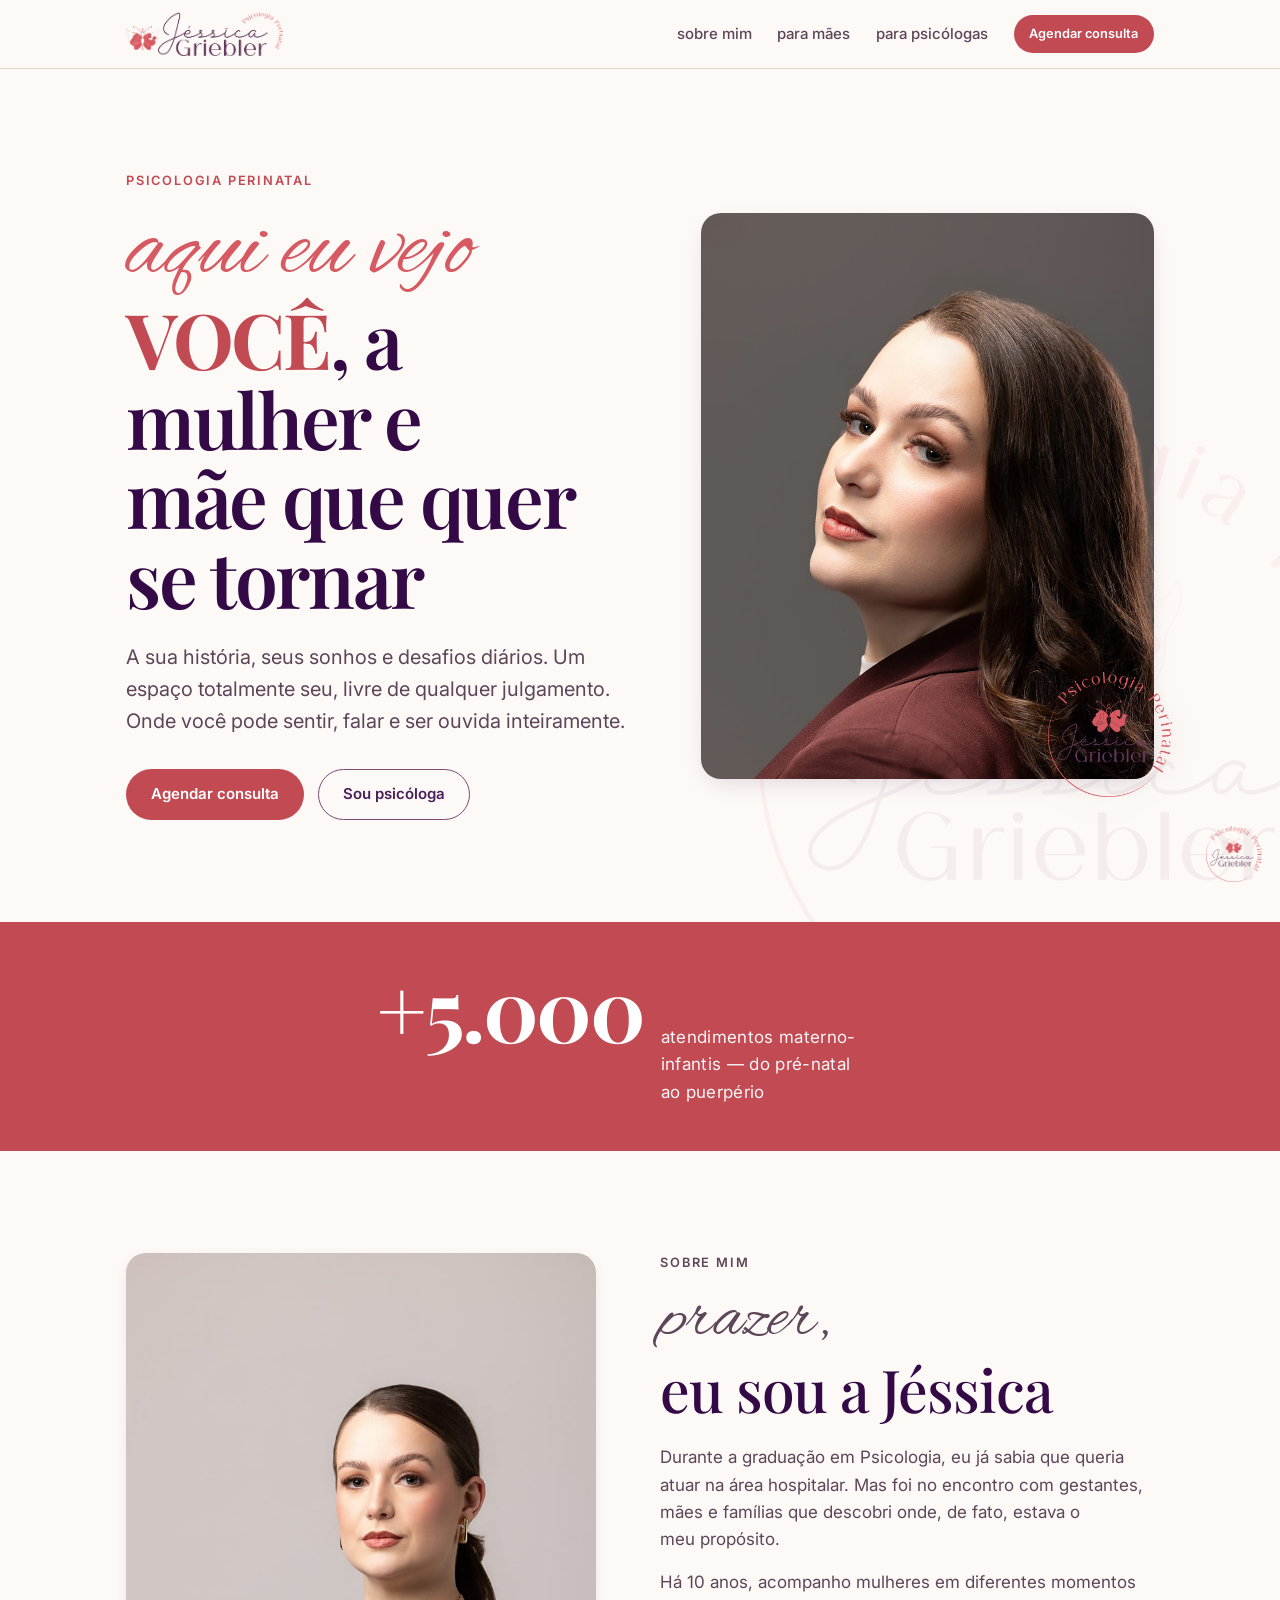
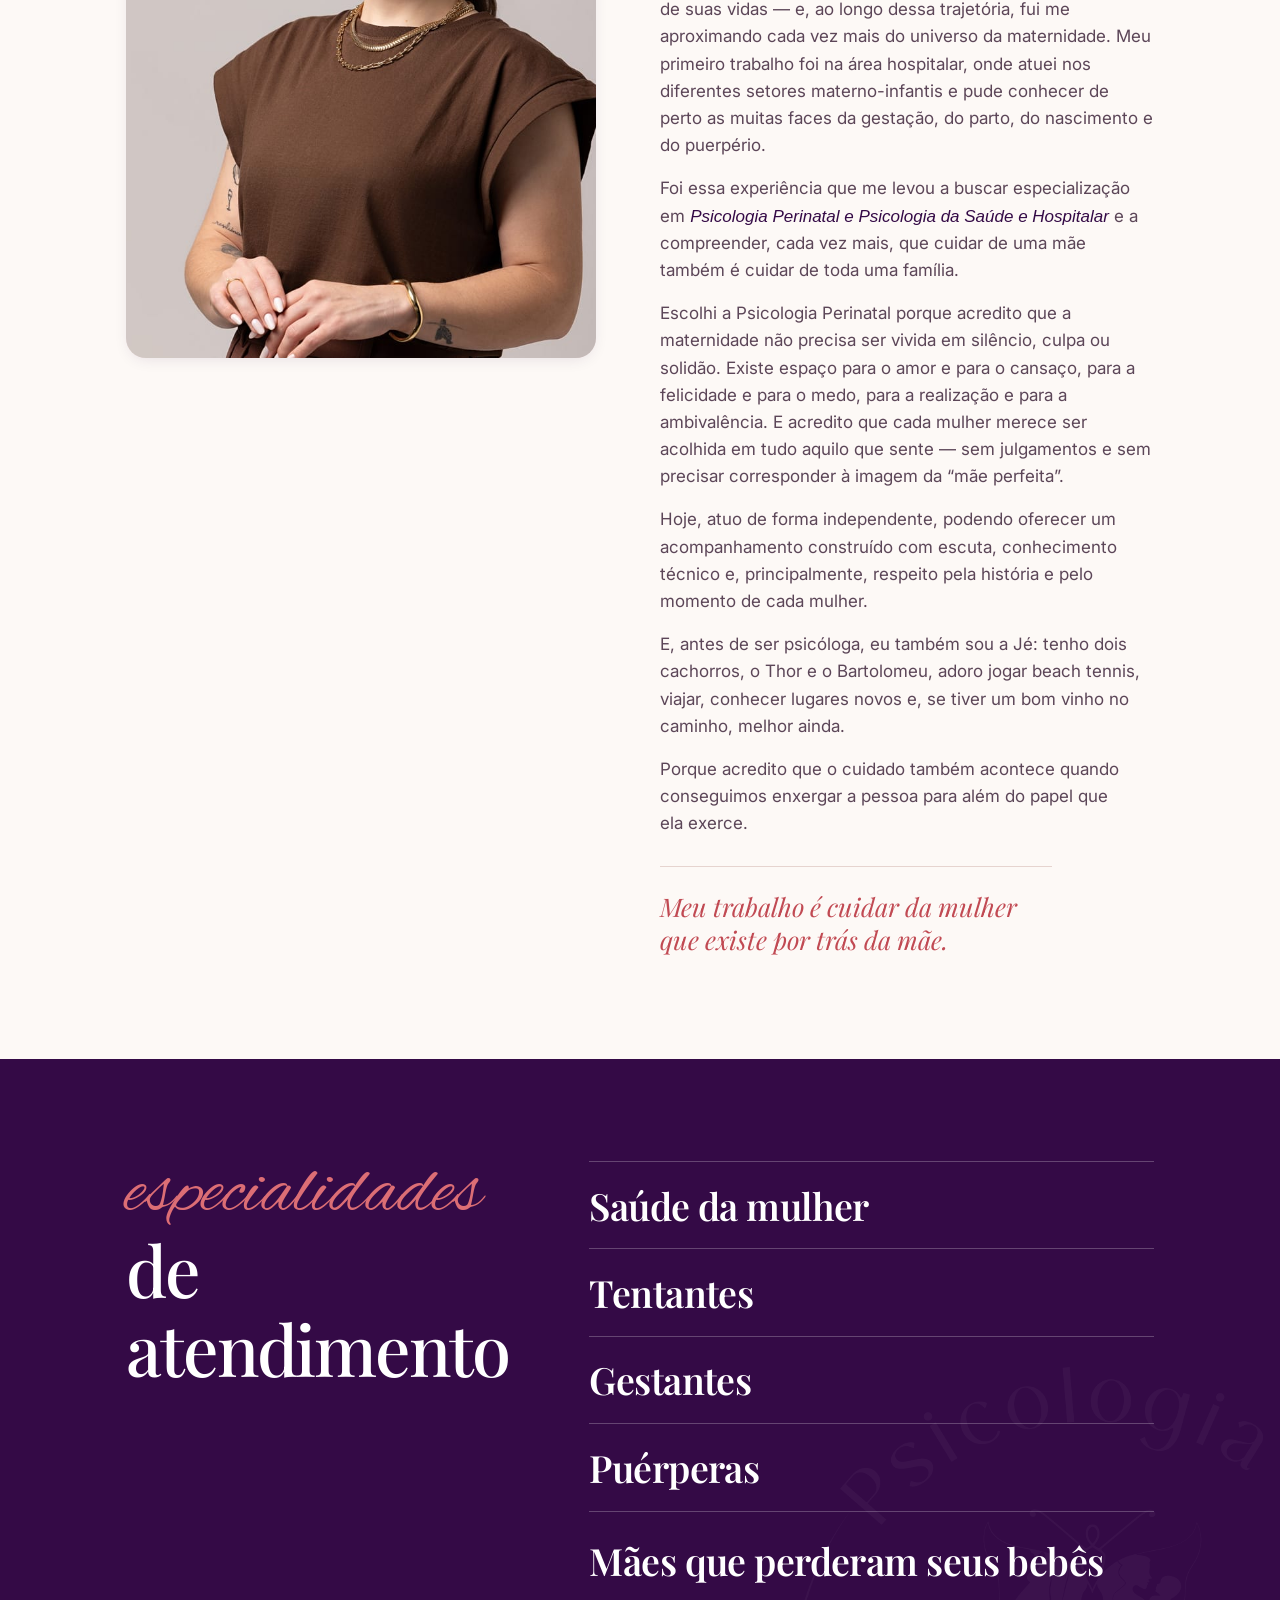
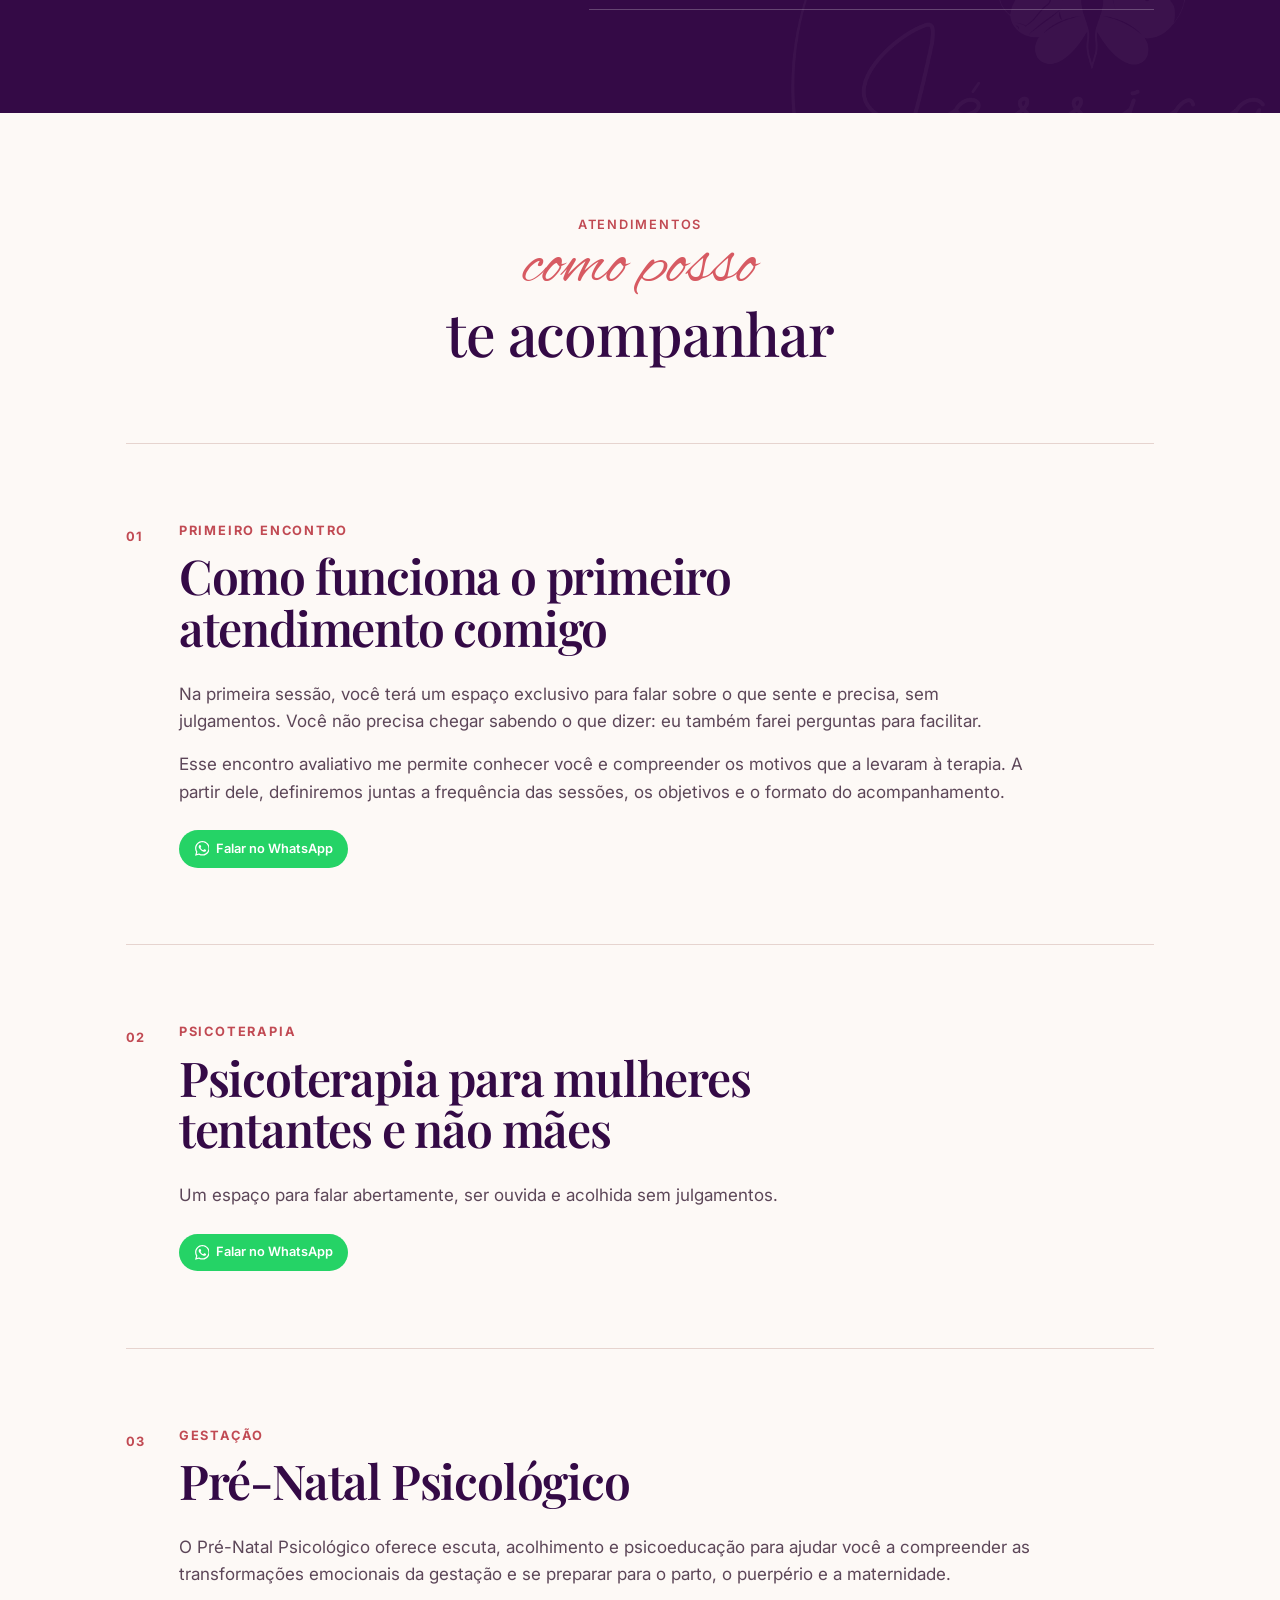
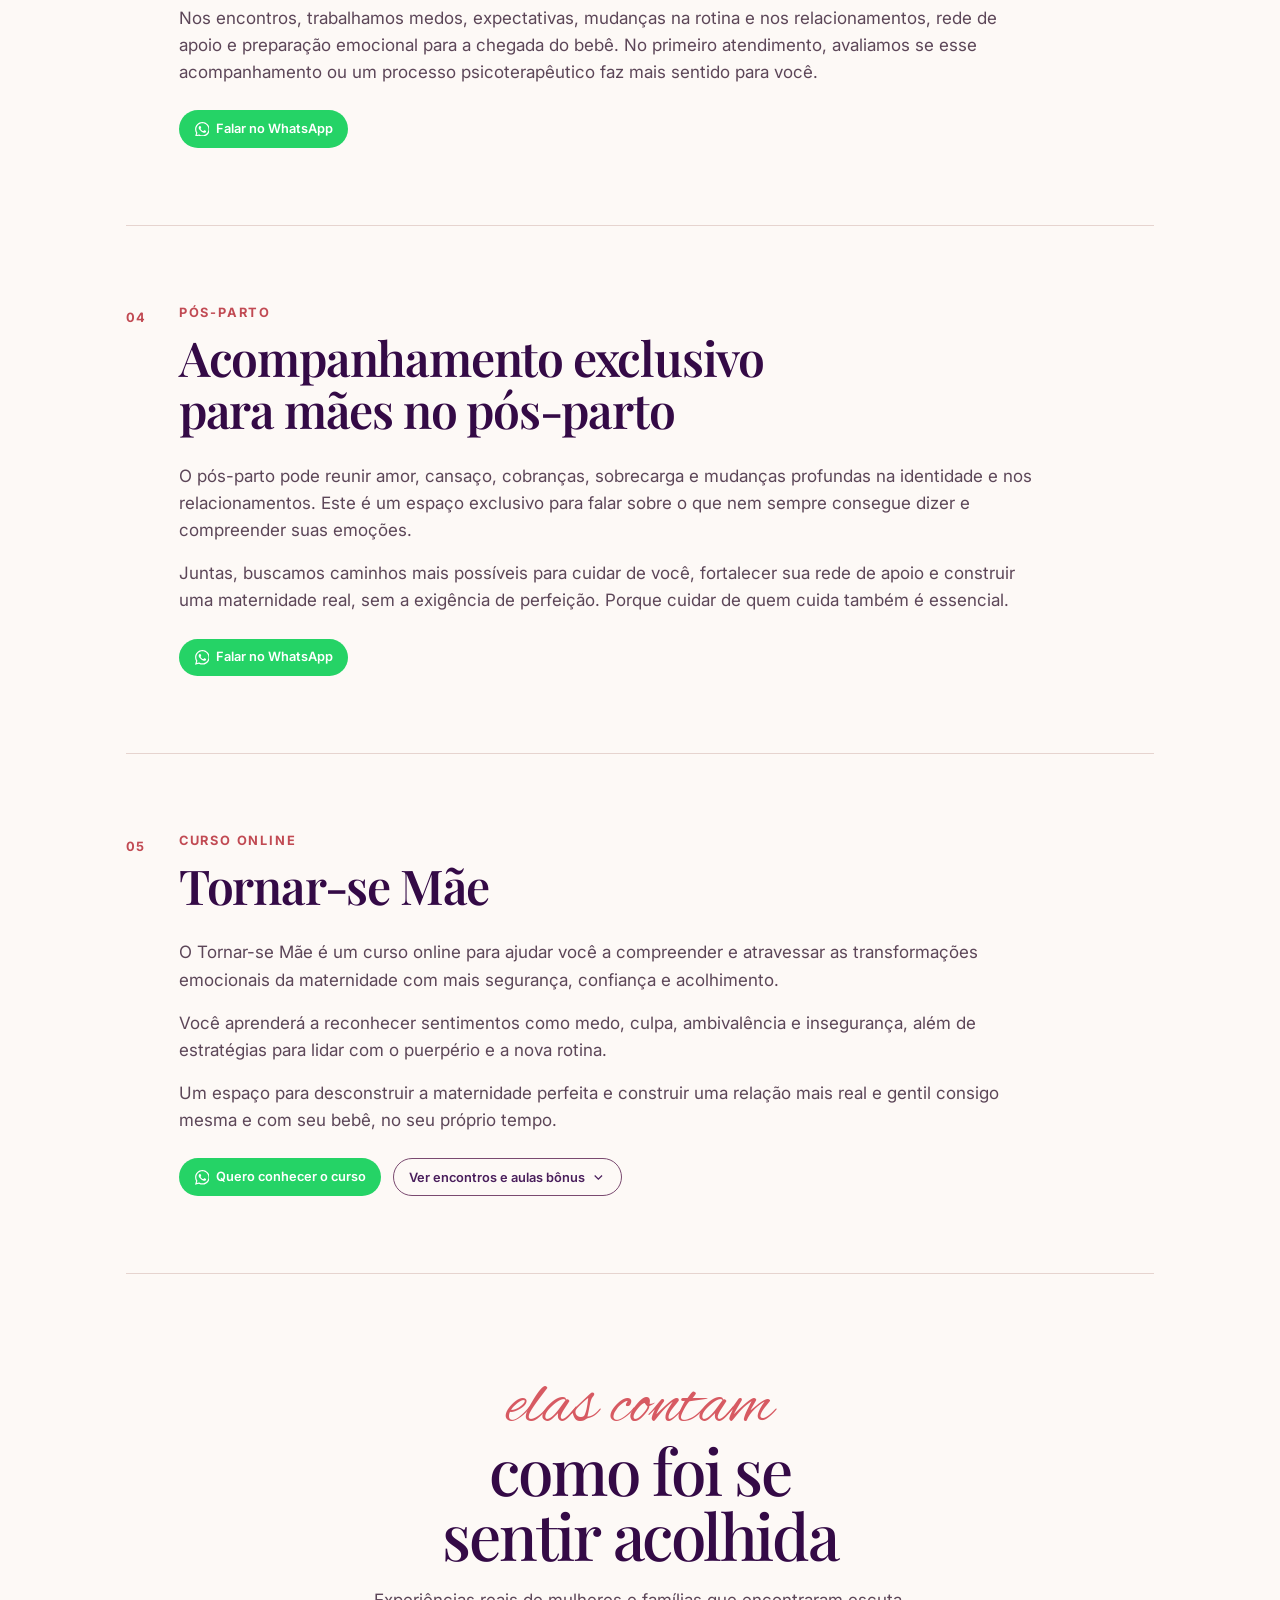
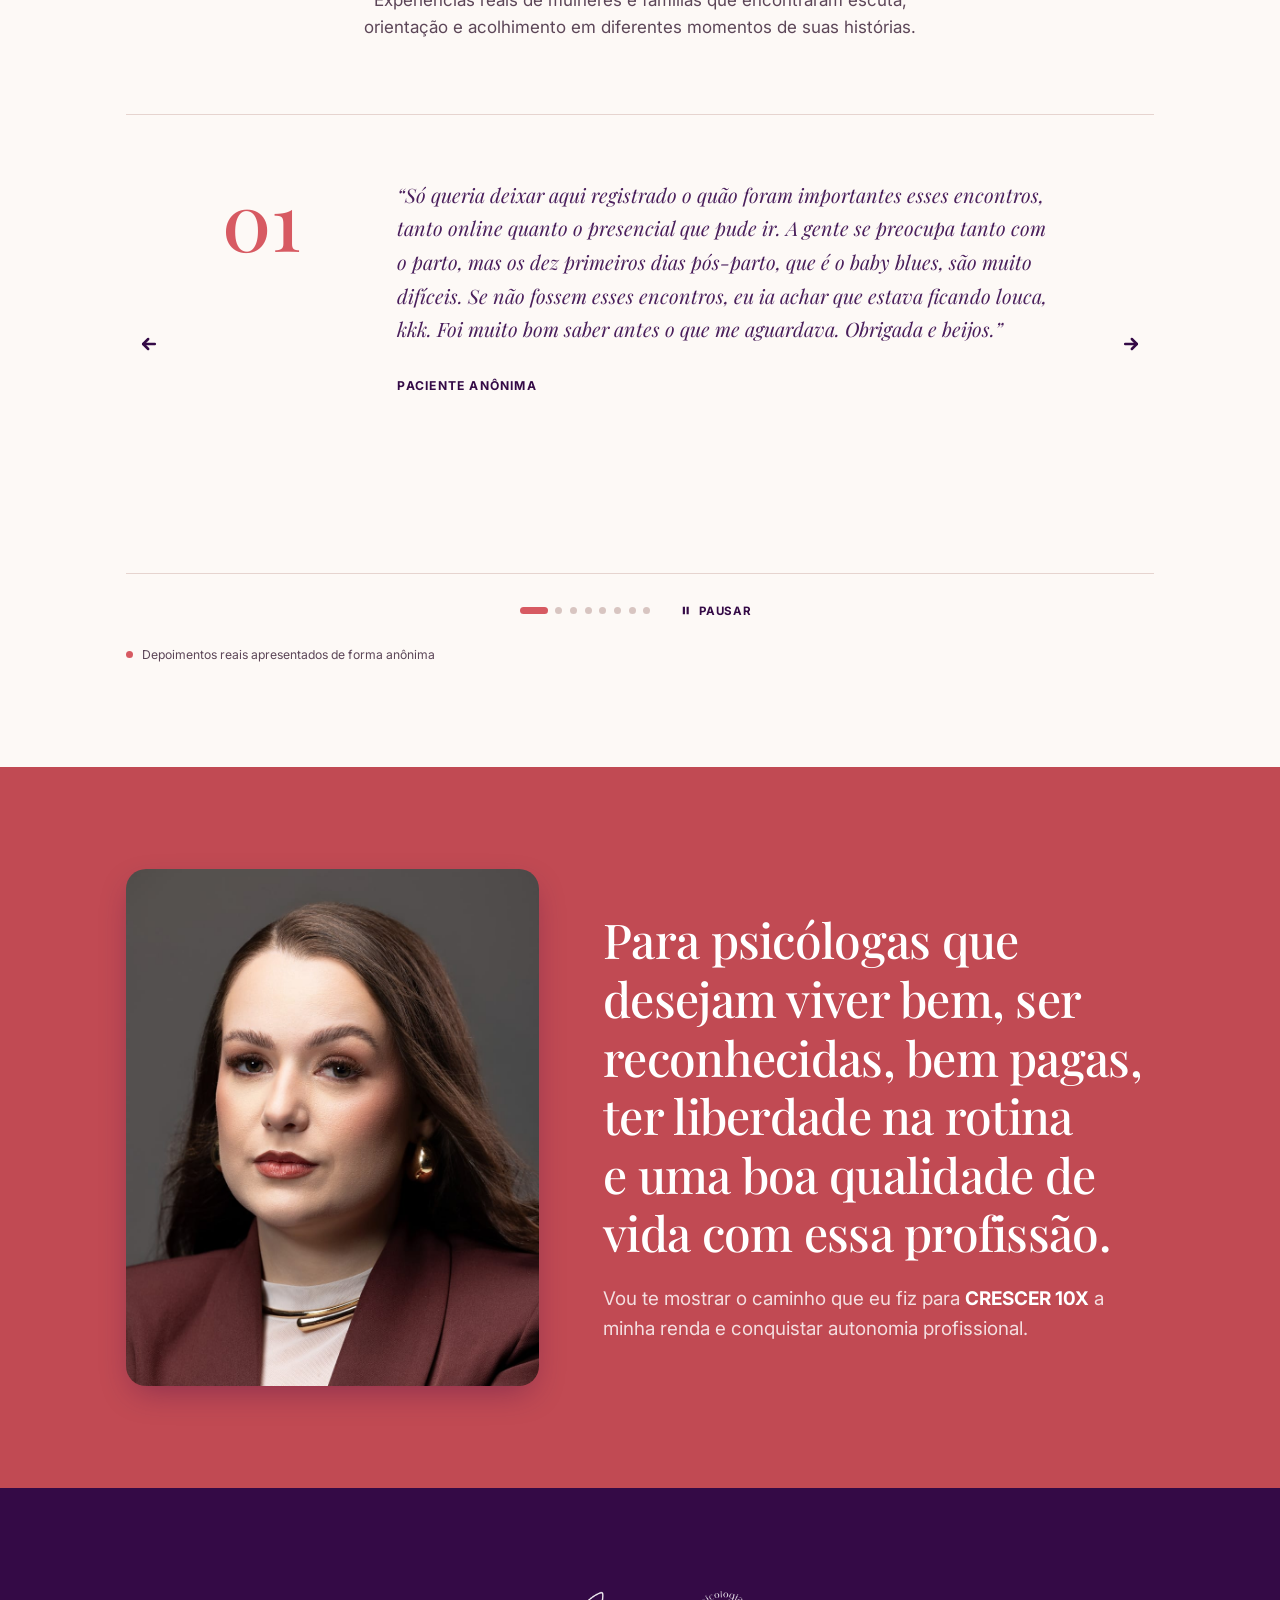
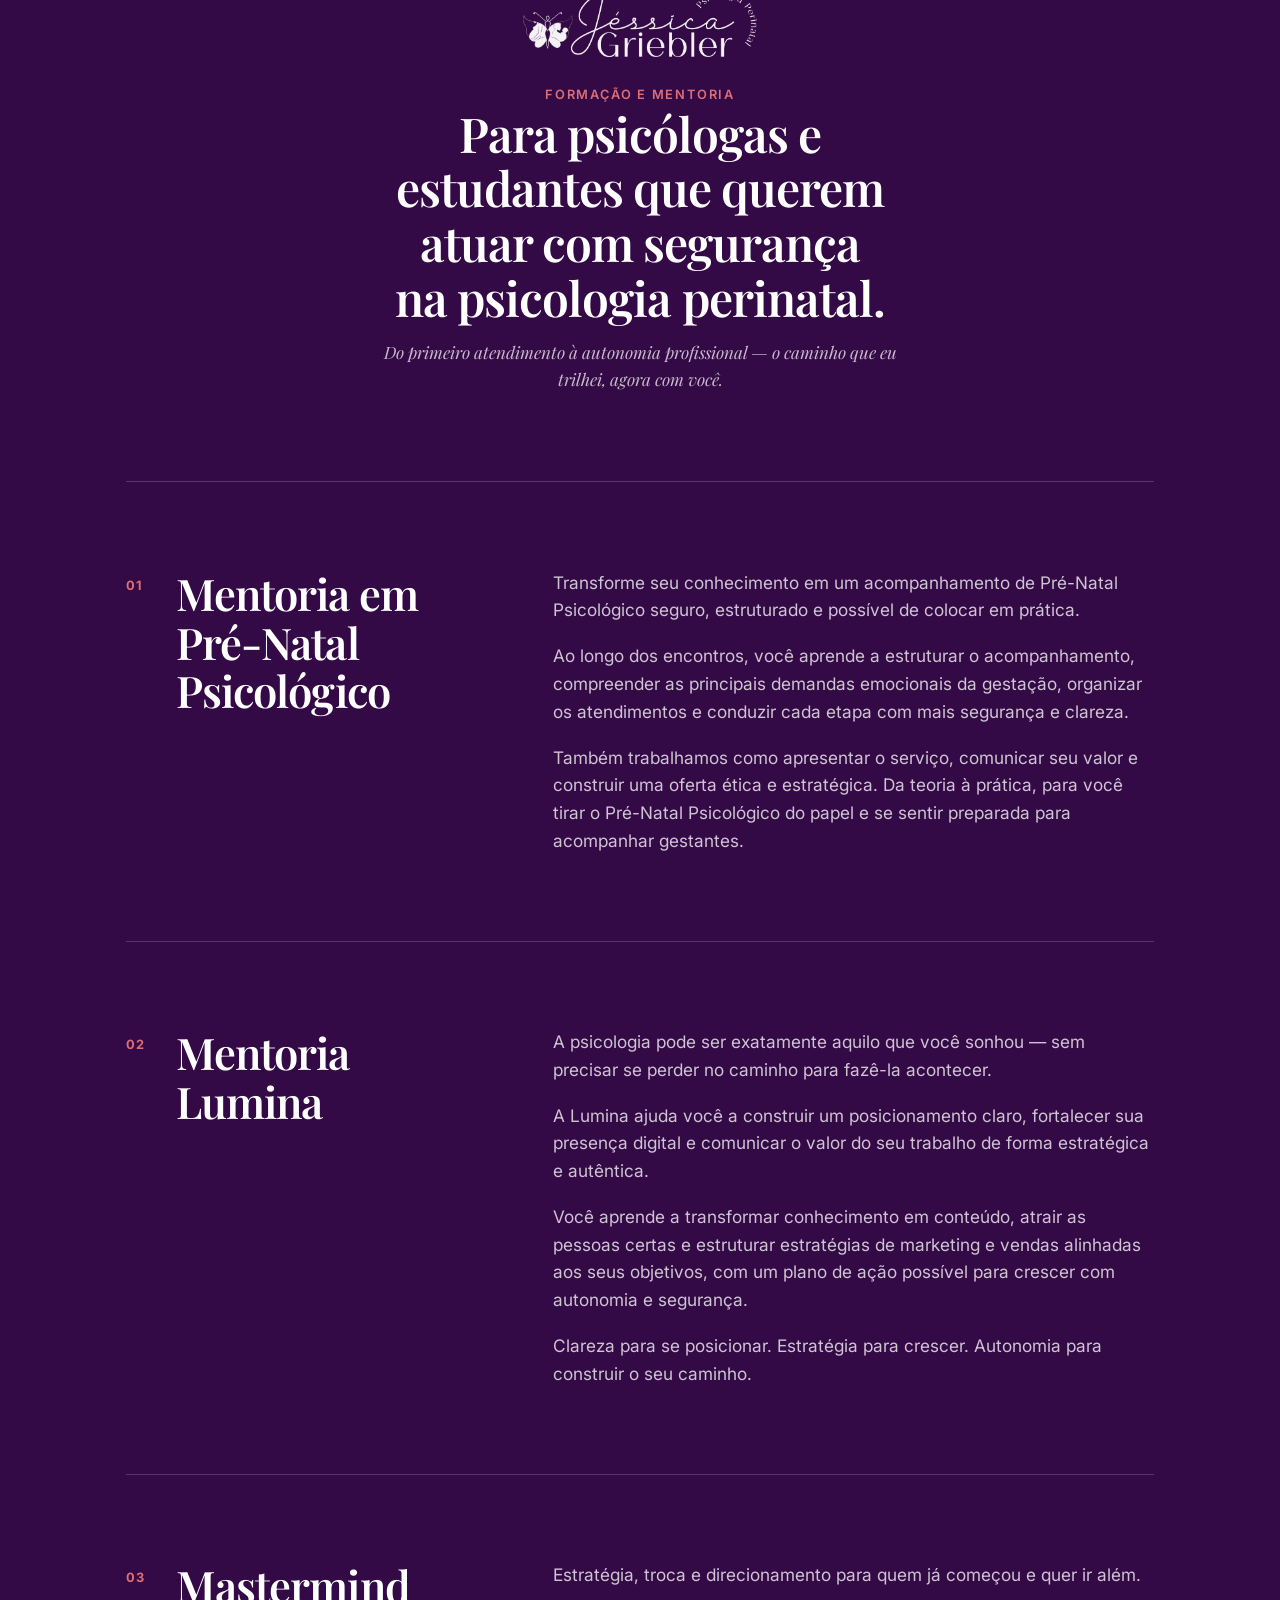
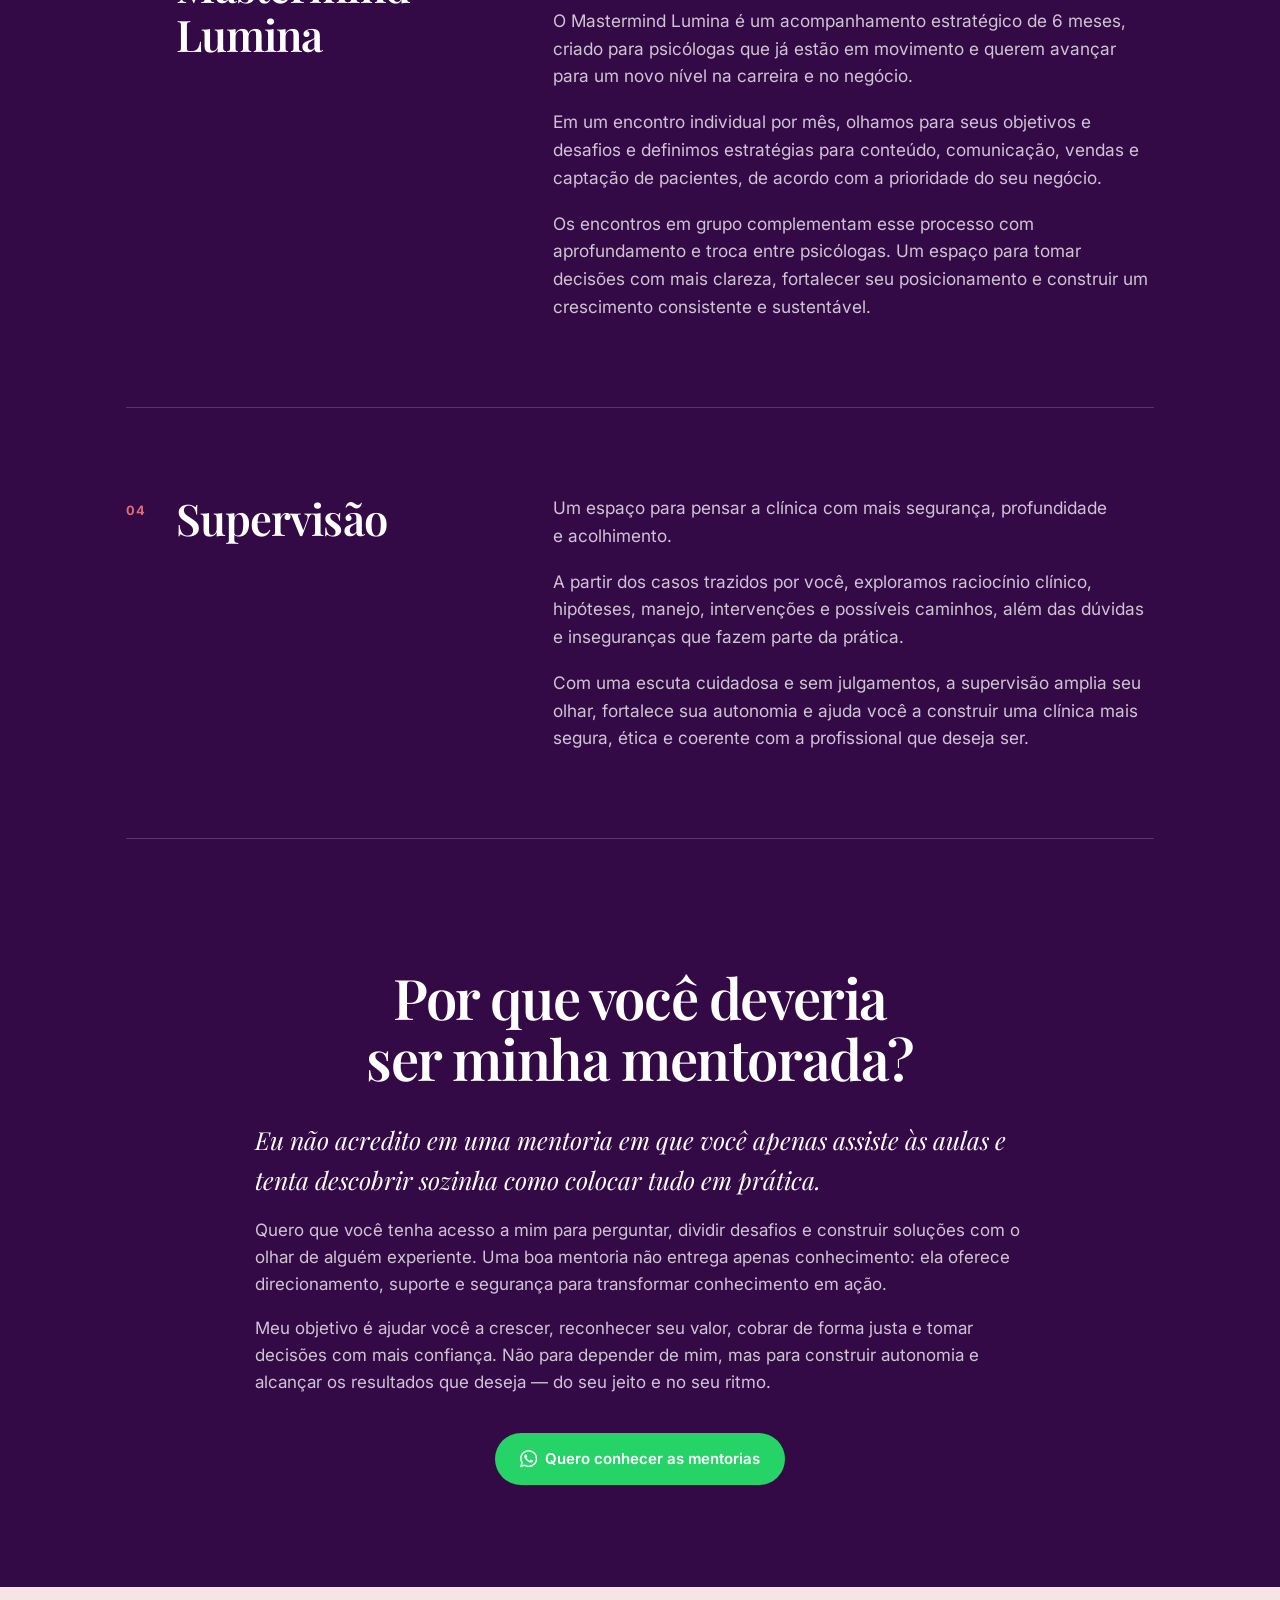
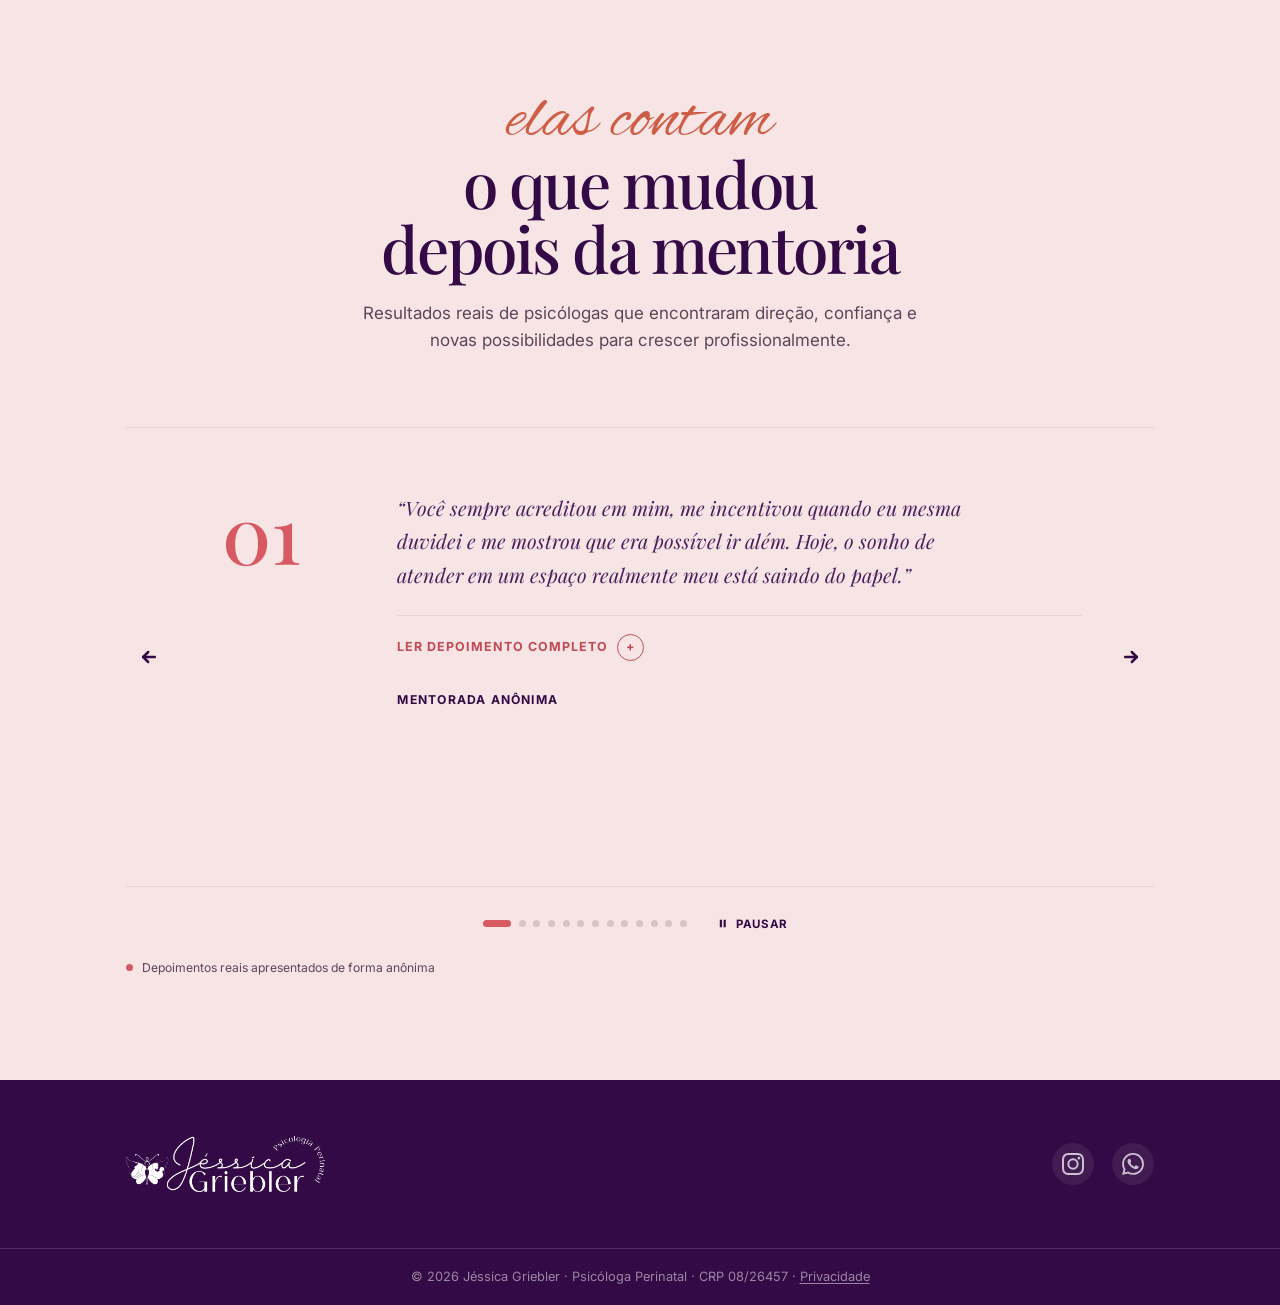
==== commit 1eb6fb24: "Amplia mentorias e depoimentos do site" ====
--- a/index.html
+++ b/index.html
@@ -195,7 +195,8 @@
 
 /* ---------- atendimentos ---------- */
 .services{background:var(--cream);}
-.section-head{margin-bottom:clamp(3rem,6vw,5rem);}
+.services .wrap.pad{padding-bottom:clamp(2.5rem,4vw,3.25rem);}
+.section-head{margin-bottom:clamp(3rem,6vw,5rem); text-align:center;}
 .section-head .script{margin-bottom:.1rem;}
 .section-head .title{font-size:clamp(2.2rem,4.6vw,3.7rem); color:var(--ink); letter-spacing:-.02em;}
 .service-list{border-top:1px solid var(--border-soft);}
@@ -228,13 +229,14 @@
 
 /* ---------- depoimentos ---------- */
 .testimonials{background:var(--cream);}
-.testimonials-head{display:grid; grid-template-columns:.8fr 1.2fr; gap:clamp(3rem,8vw,7rem);
-  align-items:end; margin-bottom:clamp(3rem,6vw,4.5rem);}
+.testimonials:not(.mentor-testimonials) .wrap.pad{padding-top:clamp(2.5rem,4vw,3.25rem);}
+.testimonials-head{display:flex; flex-direction:column; align-items:center; gap:1.25rem;
+  margin-bottom:clamp(3rem,6vw,4.5rem); text-align:center;}
 .testimonials-head h2{margin:0;}
 .testimonials-head .script{display:block; margin-bottom:-.2rem;}
-.testimonials-head .title{display:block; max-width:11ch; font-size:clamp(2.3rem,5vw,4.2rem);
+.testimonials-head .title{display:block; max-width:17ch; font-size:clamp(2.3rem,5vw,4.2rem);
   line-height:1.02; letter-spacing:-.035em;}
-.testimonials-intro{margin:0; max-width:43ch; color:var(--ink-soft);}
+.testimonials-intro{margin:0; max-width:52ch; color:var(--ink-soft);}
 .testimonial-carousel{position:relative; overflow:hidden; border-top:1px solid var(--border-soft);
   border-bottom:1px solid var(--border-soft); padding-block:clamp(2.5rem,5vw,4.5rem);
   padding-left:clamp(3.8rem,8vw,6rem); padding-right:clamp(2.8rem,6vw,4.5rem);}
@@ -287,10 +289,15 @@
 .testimonial-autoplay:hover{color:var(--coral-600);}
 .testimonial-autoplay svg{width:13px; height:13px; fill:currentColor;}
 .testimonial-autoplay svg[hidden]{display:none;}
+.testimonial-autoplay .autoplay-play-icon{display:none;}
+.testimonial-autoplay[aria-pressed="true"] .autoplay-pause-icon{display:none;}
+.testimonial-autoplay[aria-pressed="true"] .autoplay-play-icon{display:block;}
 .testimonial-note{display:flex; align-items:center; gap:.55rem; margin-top:1.3rem; color:var(--ink-soft); font-size:.76rem;}
 .testimonial-note::before{content:''; width:7px; height:7px; flex:0 0 auto; border-radius:50%; background:var(--coral-500);}
+.mentor-testimonials{background:var(--blush-100);}
+.mentor-testimonials .testimonials-head .script{color:var(--terracotta-500);}
 @media (max-width:720px){
-  .testimonials-head{grid-template-columns:1fr; gap:1.5rem;}
+  .testimonials-head{gap:1.5rem;}
   .testimonials-head .title{max-width:none;}
   .testimonial-carousel{padding-left:3.8rem; padding-right:3rem;}
   .testimonial-slide,.testimonial-slide.is-active{grid-template-columns:1fr; gap:1.2rem; min-height:470px;}
@@ -304,32 +311,47 @@
 .threshold-grid{display:grid; grid-template-columns:.75fr 1fr; gap:clamp(2rem,5vw,4rem); align-items:center; text-align:left;}
 .threshold-photo img{width:100%; height:auto; aspect-ratio:4/5; object-fit:cover; border-radius:var(--radius-lg);
   box-shadow:0 12px 32px -8px rgba(52,10,70,.4);}
-.threshold blockquote{margin:0; max-width:20ch; font-family:var(--font-display); font-weight:500;
-  font-style:italic; font-size:clamp(1.9rem,4.6vw,3.1rem); line-height:1.24; letter-spacing:-.015em;}
-.threshold .who{margin-top:1.4rem; font-size:var(--text-xs); letter-spacing:var(--tracking-wider);
-  text-transform:uppercase; opacity:.9;}
+.threshold-copy{display:grid; gap:1.4rem;}
+.threshold-lead{max-width:24ch; font-family:var(--font-display); font-weight:500;
+  font-size:clamp(1.9rem,4.4vw,3rem); line-height:1.22; letter-spacing:-.015em; text-wrap:balance;}
+.threshold-support{max-width:43ch; color:rgba(255,255,255,.82); font-size:clamp(1rem,1.8vw,1.18rem);}
+.growth-highlight{color:#fff; font-weight:700; white-space:nowrap;}
 @media (max-width:720px){
   .threshold-grid{grid-template-columns:1fr; text-align:center;}
   .threshold-photo{width:min(72%,280px); margin-inline:auto;}
-  .threshold blockquote{margin-inline:auto;}
+  .threshold-lead,.threshold-support{margin-inline:auto;}
 }
 
 /* ---------- formação (roxo chapado — "outra sala") ---------- */
 .courses{background:var(--purple-950); color:#fff; position:relative; overflow:hidden;}
-.courses-logo{height:66px; width:auto; margin-bottom:1.8rem; opacity:.95;}
-.courses .eyebrow{color:var(--coral-400);}
+.courses-logo{height:66px; width:auto; margin:0 auto 1.8rem; opacity:.95;}
+.courses .eyebrow{color:var(--coral-400); text-align:center;}
 .courses h2{font-family:var(--font-display); font-weight:600; font-size:clamp(1.9rem,4vw,3rem); max-width:22ch;
-  line-height:1.14; letter-spacing:-.02em; text-wrap:balance;}
-.courses .lede{margin-top:.9rem; color:rgba(255,255,255,.72); max-width:52ch; font-style:italic; font-family:var(--font-display);}
-.course-list{margin-top:2.4rem; border-top:1px solid rgba(255,255,255,.18);}
-.course-row{display:grid; grid-template-columns:8rem 1fr auto; gap:1.4rem; align-items:center;
-  padding-block:1.5rem; border-bottom:1px solid rgba(255,255,255,.18);}
-.course-row .tag{font-size:var(--text-xs); letter-spacing:var(--tracking-wide); text-transform:uppercase;
-  color:var(--coral-400); font-weight:600;}
-.course-row h3{font-family:var(--font-display); font-weight:600; font-size:var(--text-xl);}
-.course-row p{color:rgba(255,255,255,.68); font-size:var(--text-sm); margin-top:.25rem; max-width:46ch;}
-.course-row .btn{justify-self:end;}
-@media (max-width:720px){ .course-row{grid-template-columns:1fr; gap:.5rem;} .course-row .btn{justify-self:start; margin-top:.5rem;} }
+  margin-inline:auto; line-height:1.14; letter-spacing:-.02em; text-align:center; text-wrap:balance;}
+.courses .lede{margin:.9rem auto 0; color:rgba(255,255,255,.72); max-width:52ch;
+  font-style:italic; font-family:var(--font-display); text-align:center;}
+.course-list{margin-top:clamp(3.5rem,7vw,5.5rem); border-top:1px solid rgba(255,255,255,.18);}
+.course-detail{display:grid; grid-template-columns:minmax(220px,.72fr) minmax(0,1.28fr);
+  gap:clamp(2rem,7vw,6rem); padding-block:clamp(3rem,7vw,5.4rem); border-bottom:1px solid rgba(255,255,255,.18);}
+.course-detail-heading{display:grid; grid-template-columns:2.2rem 1fr; gap:.9rem; align-items:start;}
+.course-number{padding-top:.45rem; color:var(--coral-400); font-size:var(--text-xs); font-weight:700;
+  letter-spacing:var(--tracking-wide);}
+.course-detail h3{max-width:12ch; font-family:var(--font-display); font-weight:600;
+  font-size:clamp(1.8rem,3.4vw,2.75rem); line-height:1.12; letter-spacing:-.02em; text-wrap:balance;}
+.course-detail-copy{max-width:69ch; color:rgba(255,255,255,.76); font-size:clamp(.98rem,1.35vw,1.08rem);}
+.course-detail-copy p+p{margin-top:1.15rem;}
+.mentoring-note{max-width:900px; margin:clamp(5rem,10vw,8rem) auto 0; text-align:center;}
+.mentoring-note h3{margin-inline:auto; max-width:18ch; font-family:var(--font-display); font-weight:600;
+  font-size:clamp(2.1rem,4.5vw,3.5rem); line-height:1.08; letter-spacing:-.025em; text-wrap:balance;}
+.mentoring-note-copy{display:grid; gap:1.05rem; max-width:70ch; margin:2rem auto 0; color:rgba(255,255,255,.76); text-align:left;}
+.mentoring-note-copy .note-opening{color:#fff; font-family:var(--font-display); font-size:clamp(1.25rem,2vw,1.55rem); font-style:italic;}
+.mentoring-cta{display:flex; justify-content:center; margin-top:2.3rem;}
+@media (max-width:720px){
+  .course-detail{grid-template-columns:1fr; gap:1.35rem;}
+  .course-detail-heading{grid-template-columns:1.8rem 1fr; gap:.65rem;}
+  .course-detail h3{max-width:none;}
+  .mentoring-note{margin-top:4.5rem;}
+}
 
 /* ---------- rodapé ---------- */
 footer{background:var(--purple-950); color:rgba(255,255,255,.82);}
@@ -370,8 +392,6 @@
 .js .reveal.in{opacity:1; transform:none;}
 /* stagger só onde é lista de verdade */
 .cards .card:nth-child(2){transition-delay:.08s;}
-.course-row:nth-child(2){transition-delay:.06s;}
-.course-row:nth-child(3){transition-delay:.12s;}
 
 /* Feedback / micro-interações */
 header{transition:box-shadow .25s ease;}
@@ -381,8 +401,8 @@
   background:var(--coral-500); transform:scaleX(0); transform-origin:left;
   transition:transform .22s cubic-bezier(.16,1,.3,1);}
 .nav-links a:not(.btn):hover::after{transform:scaleX(1);}
-.course-row h3{transition:color .18s ease;}
-.course-row:hover h3{color:var(--coral-400);}
+.course-detail h3{transition:color .18s ease;}
+.course-detail:hover h3{color:var(--coral-400);}
 
 /* Delight: ao estender a mão (hover no "Agendar consulta"), a borboleta
    dá uma batida de asa lenta e delicada — a marca viva reconhece o gesto.
@@ -437,7 +457,7 @@
       <a class="nav-item" href="#servicos">para mães</a>
       <a class="nav-item" href="#formacao">para psicólogas</a>
       <!-- TODO: número real de WhatsApp -->
-      <a class="btn btn-primary btn-sm" href="https://wa.me/55XXXXXXXXXXX?text=Ol%C3%A1%2C%20J%C3%A9ssica%21%20Cheguei%20pelo%20seu%20site%20e%20gostaria%20de%20agendar%20uma%20conversa." target="_blank" rel="noopener">Agendar consulta</a>
+      <a class="btn btn-primary btn-sm" href="https://wa.me/554631992053?text=Ol%C3%A1%2C%20J%C3%A9ssica%21%20Cheguei%20pelo%20seu%20site%20e%20gostaria%20de%20agendar%20uma%20conversa." target="_blank" rel="noopener">Agendar consulta</a>
     </nav>
   </div>
 </header>
@@ -454,7 +474,7 @@
           <p class="lede">A sua história, seus sonhos e desafios diários. Um espaço totalmente seu, livre de qualquer julgamento. Onde você pode sentir, falar e ser ouvida inteiramente.</p>
           <div class="ctas">
             <!-- TODO: número real de WhatsApp -->
-            <a class="btn btn-primary" href="https://wa.me/55XXXXXXXXXXX?text=Ol%C3%A1%2C%20J%C3%A9ssica%21%20Cheguei%20pelo%20seu%20site%20e%20gostaria%20de%20agendar%20um%20acompanhamento." target="_blank" rel="noopener">Agendar consulta</a>
+            <a class="btn btn-primary" href="https://wa.me/554631992053?text=Ol%C3%A1%2C%20J%C3%A9ssica%21%20Cheguei%20pelo%20seu%20site%20e%20gostaria%20de%20agendar%20um%20acompanhamento." target="_blank" rel="noopener">Agendar consulta</a>
             <a class="btn btn-outline" href="#formacao">Sou psicóloga</a>
           </div>
         </div>
@@ -535,7 +555,7 @@
             </div>
             <div class="service-actions">
               <!-- TODO: número real de WhatsApp -->
-              <a class="btn btn-whatsapp btn-sm" href="https://wa.me/55XXXXXXXXXXX?text=Ol%C3%A1%2C%20J%C3%A9ssica%21%20Gostaria%20de%20saber%20como%20funciona%20o%20primeiro%20atendimento." target="_blank" rel="noopener"><svg class="ico" viewBox="0 0 24 24" fill="currentColor" aria-hidden="true"><path d="M17.472 14.382c-.297-.149-1.758-.867-2.03-.967-.273-.099-.471-.148-.67.15-.197.297-.767.966-.94 1.164-.173.199-.347.223-.644.075-.297-.15-1.255-.463-2.39-1.475-.883-.788-1.48-1.761-1.653-2.059-.173-.297-.018-.458.13-.606.134-.133.298-.347.446-.52.149-.174.198-.298.298-.497.099-.198.05-.371-.025-.52-.075-.149-.669-1.612-.916-2.207-.242-.579-.487-.5-.669-.51l-.57-.01c-.198 0-.52.074-.792.372-.272.297-1.04 1.016-1.04 2.479 0 1.462 1.065 2.875 1.213 3.074.149.198 2.096 3.2 5.077 4.487.71.306 1.263.489 1.694.626.712.226 1.36.194 1.872.118.571-.085 1.758-.719 2.006-1.413.248-.694.248-1.289.173-1.413-.074-.124-.272-.198-.57-.347m-5.421 7.403h-.004a9.87 9.87 0 01-5.031-1.378l-.361-.214-3.741.982.998-3.648-.235-.374a9.86 9.86 0 01-1.51-5.26c.001-5.45 4.436-9.884 9.888-9.884 2.64 0 5.122 1.03 6.988 2.898a9.825 9.825 0 012.893 6.994c-.003 5.45-4.437 9.884-9.885 9.884m8.413-18.297A11.815 11.815 0 0012.05 0C5.495 0 .16 5.335.157 11.892c0 2.096.547 4.142 1.588 5.945L.057 24l6.305-1.654a11.882 11.882 0 005.683 1.448h.005c6.554 0 11.89-5.335 11.893-11.893a11.821 11.821 0 00-3.48-8.413z"/></svg>Falar no WhatsApp</a>
+              <a class="btn btn-whatsapp btn-sm" href="https://wa.me/554631992053?text=Ol%C3%A1%2C%20J%C3%A9ssica%21%20Gostaria%20de%20saber%20como%20funciona%20o%20primeiro%20atendimento." target="_blank" rel="noopener"><svg class="ico" viewBox="0 0 24 24" fill="currentColor" aria-hidden="true"><path d="M17.472 14.382c-.297-.149-1.758-.867-2.03-.967-.273-.099-.471-.148-.67.15-.197.297-.767.966-.94 1.164-.173.199-.347.223-.644.075-.297-.15-1.255-.463-2.39-1.475-.883-.788-1.48-1.761-1.653-2.059-.173-.297-.018-.458.13-.606.134-.133.298-.347.446-.52.149-.174.198-.298.298-.497.099-.198.05-.371-.025-.52-.075-.149-.669-1.612-.916-2.207-.242-.579-.487-.5-.669-.51l-.57-.01c-.198 0-.52.074-.792.372-.272.297-1.04 1.016-1.04 2.479 0 1.462 1.065 2.875 1.213 3.074.149.198 2.096 3.2 5.077 4.487.71.306 1.263.489 1.694.626.712.226 1.36.194 1.872.118.571-.085 1.758-.719 2.006-1.413.248-.694.248-1.289.173-1.413-.074-.124-.272-.198-.57-.347m-5.421 7.403h-.004a9.87 9.87 0 01-5.031-1.378l-.361-.214-3.741.982.998-3.648-.235-.374a9.86 9.86 0 01-1.51-5.26c.001-5.45 4.436-9.884 9.888-9.884 2.64 0 5.122 1.03 6.988 2.898a9.825 9.825 0 012.893 6.994c-.003 5.45-4.437 9.884-9.885 9.884m8.413-18.297A11.815 11.815 0 0012.05 0C5.495 0 .16 5.335.157 11.892c0 2.096.547 4.142 1.588 5.945L.057 24l6.305-1.654a11.882 11.882 0 005.683 1.448h.005c6.554 0 11.89-5.335 11.893-11.893a11.821 11.821 0 00-3.48-8.413z"/></svg>Falar no WhatsApp</a>
             </div>
           </div>
         </article>
@@ -549,7 +569,7 @@
             <div class="service-copy"><p>Um espaço para falar abertamente, ser ouvida e acolhida sem julgamentos.</p></div>
             <div class="service-actions">
               <!-- TODO: número real de WhatsApp -->
-              <a class="btn btn-whatsapp btn-sm" href="https://wa.me/55XXXXXXXXXXX?text=Ol%C3%A1%2C%20J%C3%A9ssica%21%20Gostaria%20de%20saber%20sobre%20a%20psicoterapia%20para%20mulheres." target="_blank" rel="noopener"><svg class="ico" viewBox="0 0 24 24" fill="currentColor" aria-hidden="true"><path d="M17.472 14.382c-.297-.149-1.758-.867-2.03-.967-.273-.099-.471-.148-.67.15-.197.297-.767.966-.94 1.164-.173.199-.347.223-.644.075-.297-.15-1.255-.463-2.39-1.475-.883-.788-1.48-1.761-1.653-2.059-.173-.297-.018-.458.13-.606.134-.133.298-.347.446-.52.149-.174.198-.298.298-.497.099-.198.05-.371-.025-.52-.075-.149-.669-1.612-.916-2.207-.242-.579-.487-.5-.669-.51l-.57-.01c-.198 0-.52.074-.792.372-.272.297-1.04 1.016-1.04 2.479 0 1.462 1.065 2.875 1.213 3.074.149.198 2.096 3.2 5.077 4.487.71.306 1.263.489 1.694.626.712.226 1.36.194 1.872.118.571-.085 1.758-.719 2.006-1.413.248-.694.248-1.289.173-1.413-.074-.124-.272-.198-.57-.347m-5.421 7.403h-.004a9.87 9.87 0 01-5.031-1.378l-.361-.214-3.741.982.998-3.648-.235-.374a9.86 9.86 0 01-1.51-5.26c.001-5.45 4.436-9.884 9.888-9.884 2.64 0 5.122 1.03 6.988 2.898a9.825 9.825 0 012.893 6.994c-.003 5.45-4.437 9.884-9.885 9.884m8.413-18.297A11.815 11.815 0 0012.05 0C5.495 0 .16 5.335.157 11.892c0 2.096.547 4.142 1.588 5.945L.057 24l6.305-1.654a11.882 11.882 0 005.683 1.448h.005c6.554 0 11.89-5.335 11.893-11.893a11.821 11.821 0 00-3.48-8.413z"/></svg>Falar no WhatsApp</a>
+              <a class="btn btn-whatsapp btn-sm" href="https://wa.me/554631992053?text=Ol%C3%A1%2C%20J%C3%A9ssica%21%20Gostaria%20de%20saber%20sobre%20a%20psicoterapia%20para%20mulheres." target="_blank" rel="noopener"><svg class="ico" viewBox="0 0 24 24" fill="currentColor" aria-hidden="true"><path d="M17.472 14.382c-.297-.149-1.758-.867-2.03-.967-.273-.099-.471-.148-.67.15-.197.297-.767.966-.94 1.164-.173.199-.347.223-.644.075-.297-.15-1.255-.463-2.39-1.475-.883-.788-1.48-1.761-1.653-2.059-.173-.297-.018-.458.13-.606.134-.133.298-.347.446-.52.149-.174.198-.298.298-.497.099-.198.05-.371-.025-.52-.075-.149-.669-1.612-.916-2.207-.242-.579-.487-.5-.669-.51l-.57-.01c-.198 0-.52.074-.792.372-.272.297-1.04 1.016-1.04 2.479 0 1.462 1.065 2.875 1.213 3.074.149.198 2.096 3.2 5.077 4.487.71.306 1.263.489 1.694.626.712.226 1.36.194 1.872.118.571-.085 1.758-.719 2.006-1.413.248-.694.248-1.289.173-1.413-.074-.124-.272-.198-.57-.347m-5.421 7.403h-.004a9.87 9.87 0 01-5.031-1.378l-.361-.214-3.741.982.998-3.648-.235-.374a9.86 9.86 0 01-1.51-5.26c.001-5.45 4.436-9.884 9.888-9.884 2.64 0 5.122 1.03 6.988 2.898a9.825 9.825 0 012.893 6.994c-.003 5.45-4.437 9.884-9.885 9.884m8.413-18.297A11.815 11.815 0 0012.05 0C5.495 0 .16 5.335.157 11.892c0 2.096.547 4.142 1.588 5.945L.057 24l6.305-1.654a11.882 11.882 0 005.683 1.448h.005c6.554 0 11.89-5.335 11.893-11.893a11.821 11.821 0 00-3.48-8.413z"/></svg>Falar no WhatsApp</a>
             </div>
           </div>
         </article>
@@ -566,7 +586,7 @@
             </div>
             <div class="service-actions">
               <!-- TODO: número real de WhatsApp -->
-              <a class="btn btn-whatsapp btn-sm" href="https://wa.me/55XXXXXXXXXXX?text=Ol%C3%A1%2C%20J%C3%A9ssica%21%20Estou%20gr%C3%A1vida%20e%20gostaria%20de%20saber%20sobre%20o%20pr%C3%A9-natal%20psicol%C3%B3gico." target="_blank" rel="noopener"><svg class="ico" viewBox="0 0 24 24" fill="currentColor" aria-hidden="true"><path d="M17.472 14.382c-.297-.149-1.758-.867-2.03-.967-.273-.099-.471-.148-.67.15-.197.297-.767.966-.94 1.164-.173.199-.347.223-.644.075-.297-.15-1.255-.463-2.39-1.475-.883-.788-1.48-1.761-1.653-2.059-.173-.297-.018-.458.13-.606.134-.133.298-.347.446-.52.149-.174.198-.298.298-.497.099-.198.05-.371-.025-.52-.075-.149-.669-1.612-.916-2.207-.242-.579-.487-.5-.669-.51l-.57-.01c-.198 0-.52.074-.792.372-.272.297-1.04 1.016-1.04 2.479 0 1.462 1.065 2.875 1.213 3.074.149.198 2.096 3.2 5.077 4.487.71.306 1.263.489 1.694.626.712.226 1.36.194 1.872.118.571-.085 1.758-.719 2.006-1.413.248-.694.248-1.289.173-1.413-.074-.124-.272-.198-.57-.347m-5.421 7.403h-.004a9.87 9.87 0 01-5.031-1.378l-.361-.214-3.741.982.998-3.648-.235-.374a9.86 9.86 0 01-1.51-5.26c.001-5.45 4.436-9.884 9.888-9.884 2.64 0 5.122 1.03 6.988 2.898a9.825 9.825 0 012.893 6.994c-.003 5.45-4.437 9.884-9.885 9.884m8.413-18.297A11.815 11.815 0 0012.05 0C5.495 0 .16 5.335.157 11.892c0 2.096.547 4.142 1.588 5.945L.057 24l6.305-1.654a11.882 11.882 0 005.683 1.448h.005c6.554 0 11.89-5.335 11.893-11.893a11.821 11.821 0 00-3.48-8.413z"/></svg>Falar no WhatsApp</a>
+              <a class="btn btn-whatsapp btn-sm" href="https://wa.me/554631992053?text=Ol%C3%A1%2C%20J%C3%A9ssica%21%20Estou%20gr%C3%A1vida%20e%20gostaria%20de%20saber%20sobre%20o%20pr%C3%A9-natal%20psicol%C3%B3gico." target="_blank" rel="noopener"><svg class="ico" viewBox="0 0 24 24" fill="currentColor" aria-hidden="true"><path d="M17.472 14.382c-.297-.149-1.758-.867-2.03-.967-.273-.099-.471-.148-.67.15-.197.297-.767.966-.94 1.164-.173.199-.347.223-.644.075-.297-.15-1.255-.463-2.39-1.475-.883-.788-1.48-1.761-1.653-2.059-.173-.297-.018-.458.13-.606.134-.133.298-.347.446-.52.149-.174.198-.298.298-.497.099-.198.05-.371-.025-.52-.075-.149-.669-1.612-.916-2.207-.242-.579-.487-.5-.669-.51l-.57-.01c-.198 0-.52.074-.792.372-.272.297-1.04 1.016-1.04 2.479 0 1.462 1.065 2.875 1.213 3.074.149.198 2.096 3.2 5.077 4.487.71.306 1.263.489 1.694.626.712.226 1.36.194 1.872.118.571-.085 1.758-.719 2.006-1.413.248-.694.248-1.289.173-1.413-.074-.124-.272-.198-.57-.347m-5.421 7.403h-.004a9.87 9.87 0 01-5.031-1.378l-.361-.214-3.741.982.998-3.648-.235-.374a9.86 9.86 0 01-1.51-5.26c.001-5.45 4.436-9.884 9.888-9.884 2.64 0 5.122 1.03 6.988 2.898a9.825 9.825 0 012.893 6.994c-.003 5.45-4.437 9.884-9.885 9.884m8.413-18.297A11.815 11.815 0 0012.05 0C5.495 0 .16 5.335.157 11.892c0 2.096.547 4.142 1.588 5.945L.057 24l6.305-1.654a11.882 11.882 0 005.683 1.448h.005c6.554 0 11.89-5.335 11.893-11.893a11.821 11.821 0 00-3.48-8.413z"/></svg>Falar no WhatsApp</a>
             </div>
           </div>
         </article>
@@ -583,7 +603,7 @@
             </div>
             <div class="service-actions">
               <!-- TODO: número real de WhatsApp -->
-              <a class="btn btn-whatsapp btn-sm" href="https://wa.me/55XXXXXXXXXXX?text=Ol%C3%A1%2C%20J%C3%A9ssica%21%20Sou%20m%C3%A3e%20e%20gostaria%20de%20um%20acompanhamento%20no%20p%C3%B3s-parto." target="_blank" rel="noopener"><svg class="ico" viewBox="0 0 24 24" fill="currentColor" aria-hidden="true"><path d="M17.472 14.382c-.297-.149-1.758-.867-2.03-.967-.273-.099-.471-.148-.67.15-.197.297-.767.966-.94 1.164-.173.199-.347.223-.644.075-.297-.15-1.255-.463-2.39-1.475-.883-.788-1.48-1.761-1.653-2.059-.173-.297-.018-.458.13-.606.134-.133.298-.347.446-.52.149-.174.198-.298.298-.497.099-.198.05-.371-.025-.52-.075-.149-.669-1.612-.916-2.207-.242-.579-.487-.5-.669-.51l-.57-.01c-.198 0-.52.074-.792.372-.272.297-1.04 1.016-1.04 2.479 0 1.462 1.065 2.875 1.213 3.074.149.198 2.096 3.2 5.077 4.487.71.306 1.263.489 1.694.626.712.226 1.36.194 1.872.118.571-.085 1.758-.719 2.006-1.413.248-.694.248-1.289.173-1.413-.074-.124-.272-.198-.57-.347m-5.421 7.403h-.004a9.87 9.87 0 01-5.031-1.378l-.361-.214-3.741.982.998-3.648-.235-.374a9.86 9.86 0 01-1.51-5.26c.001-5.45 4.436-9.884 9.888-9.884 2.64 0 5.122 1.03 6.988 2.898a9.825 9.825 0 012.893 6.994c-.003 5.45-4.437 9.884-9.885 9.884m8.413-18.297A11.815 11.815 0 0012.05 0C5.495 0 .16 5.335.157 11.892c0 2.096.547 4.142 1.588 5.945L.057 24l6.305-1.654a11.882 11.882 0 005.683 1.448h.005c6.554 0 11.89-5.335 11.893-11.893a11.821 11.821 0 00-3.48-8.413z"/></svg>Falar no WhatsApp</a>
+              <a class="btn btn-whatsapp btn-sm" href="https://wa.me/554631992053?text=Ol%C3%A1%2C%20J%C3%A9ssica%21%20Sou%20m%C3%A3e%20e%20gostaria%20de%20um%20acompanhamento%20no%20p%C3%B3s-parto." target="_blank" rel="noopener"><svg class="ico" viewBox="0 0 24 24" fill="currentColor" aria-hidden="true"><path d="M17.472 14.382c-.297-.149-1.758-.867-2.03-.967-.273-.099-.471-.148-.67.15-.197.297-.767.966-.94 1.164-.173.199-.347.223-.644.075-.297-.15-1.255-.463-2.39-1.475-.883-.788-1.48-1.761-1.653-2.059-.173-.297-.018-.458.13-.606.134-.133.298-.347.446-.52.149-.174.198-.298.298-.497.099-.198.05-.371-.025-.52-.075-.149-.669-1.612-.916-2.207-.242-.579-.487-.5-.669-.51l-.57-.01c-.198 0-.52.074-.792.372-.272.297-1.04 1.016-1.04 2.479 0 1.462 1.065 2.875 1.213 3.074.149.198 2.096 3.2 5.077 4.487.71.306 1.263.489 1.694.626.712.226 1.36.194 1.872.118.571-.085 1.758-.719 2.006-1.413.248-.694.248-1.289.173-1.413-.074-.124-.272-.198-.57-.347m-5.421 7.403h-.004a9.87 9.87 0 01-5.031-1.378l-.361-.214-3.741.982.998-3.648-.235-.374a9.86 9.86 0 01-1.51-5.26c.001-5.45 4.436-9.884 9.888-9.884 2.64 0 5.122 1.03 6.988 2.898a9.825 9.825 0 012.893 6.994c-.003 5.45-4.437 9.884-9.885 9.884m8.413-18.297A11.815 11.815 0 0012.05 0C5.495 0 .16 5.335.157 11.892c0 2.096.547 4.142 1.588 5.945L.057 24l6.305-1.654a11.882 11.882 0 005.683 1.448h.005c6.554 0 11.89-5.335 11.893-11.893a11.821 11.821 0 00-3.48-8.413z"/></svg>Falar no WhatsApp</a>
             </div>
           </div>
         </article>
@@ -601,7 +621,7 @@
             </div>
             <div class="service-actions">
               <!-- TODO: número real de WhatsApp -->
-              <a class="btn btn-whatsapp btn-sm" href="https://wa.me/55XXXXXXXXXXX?text=Ol%C3%A1%2C%20J%C3%A9ssica%21%20Gostaria%20de%20saber%20mais%20sobre%20o%20curso%20Tornar-se%20M%C3%A3e." target="_blank" rel="noopener"><svg class="ico" viewBox="0 0 24 24" fill="currentColor" aria-hidden="true"><path d="M17.472 14.382c-.297-.149-1.758-.867-2.03-.967-.273-.099-.471-.148-.67.15-.197.297-.767.966-.94 1.164-.173.199-.347.223-.644.075-.297-.15-1.255-.463-2.39-1.475-.883-.788-1.48-1.761-1.653-2.059-.173-.297-.018-.458.13-.606.134-.133.298-.347.446-.52.149-.174.198-.298.298-.497.099-.198.05-.371-.025-.52-.075-.149-.669-1.612-.916-2.207-.242-.579-.487-.5-.669-.51l-.57-.01c-.198 0-.52.074-.792.372-.272.297-1.04 1.016-1.04 2.479 0 1.462 1.065 2.875 1.213 3.074.149.198 2.096 3.2 5.077 4.487.71.306 1.263.489 1.694.626.712.226 1.36.194 1.872.118.571-.085 1.758-.719 2.006-1.413.248-.694.248-1.289.173-1.413-.074-.124-.272-.198-.57-.347m-5.421 7.403h-.004a9.87 9.87 0 01-5.031-1.378l-.361-.214-3.741.982.998-3.648-.235-.374a9.86 9.86 0 01-1.51-5.26c.001-5.45 4.436-9.884 9.888-9.884 2.64 0 5.122 1.03 6.988 2.898a9.825 9.825 0 012.893 6.994c-.003 5.45-4.437 9.884-9.885 9.884m8.413-18.297A11.815 11.815 0 0012.05 0C5.495 0 .16 5.335.157 11.892c0 2.096.547 4.142 1.588 5.945L.057 24l6.305-1.654a11.882 11.882 0 005.683 1.448h.005c6.554 0 11.89-5.335 11.893-11.893a11.821 11.821 0 00-3.48-8.413z"/></svg>Quero conhecer o curso</a>
+              <a class="btn btn-whatsapp btn-sm" href="https://wa.me/554631992053?text=Ol%C3%A1%2C%20J%C3%A9ssica%21%20Gostaria%20de%20saber%20mais%20sobre%20o%20curso%20Tornar-se%20M%C3%A3e." target="_blank" rel="noopener"><svg class="ico" viewBox="0 0 24 24" fill="currentColor" aria-hidden="true"><path d="M17.472 14.382c-.297-.149-1.758-.867-2.03-.967-.273-.099-.471-.148-.67.15-.197.297-.767.966-.94 1.164-.173.199-.347.223-.644.075-.297-.15-1.255-.463-2.39-1.475-.883-.788-1.48-1.761-1.653-2.059-.173-.297-.018-.458.13-.606.134-.133.298-.347.446-.52.149-.174.198-.298.298-.497.099-.198.05-.371-.025-.52-.075-.149-.669-1.612-.916-2.207-.242-.579-.487-.5-.669-.51l-.57-.01c-.198 0-.52.074-.792.372-.272.297-1.04 1.016-1.04 2.479 0 1.462 1.065 2.875 1.213 3.074.149.198 2.096 3.2 5.077 4.487.71.306 1.263.489 1.694.626.712.226 1.36.194 1.872.118.571-.085 1.758-.719 2.006-1.413.248-.694.248-1.289.173-1.413-.074-.124-.272-.198-.57-.347m-5.421 7.403h-.004a9.87 9.87 0 01-5.031-1.378l-.361-.214-3.741.982.998-3.648-.235-.374a9.86 9.86 0 01-1.51-5.26c.001-5.45 4.436-9.884 9.888-9.884 2.64 0 5.122 1.03 6.988 2.898a9.825 9.825 0 012.893 6.994c-.003 5.45-4.437 9.884-9.885 9.884m8.413-18.297A11.815 11.815 0 0012.05 0C5.495 0 .16 5.335.157 11.892c0 2.096.547 4.142 1.588 5.945L.057 24l6.305-1.654a11.882 11.882 0 005.683 1.448h.005c6.554 0 11.89-5.335 11.893-11.893a11.821 11.821 0 00-3.48-8.413z"/></svg>Quero conhecer o curso</a>
               <button class="btn btn-outline btn-sm course-toggle" type="button" aria-expanded="false" aria-controls="course-details"><span class="toggle-label">Ver encontros e aulas bônus</span><svg class="ico chevron" viewBox="0 0 24 24" aria-hidden="true"><path d="m6 9 6 6 6-6"/></svg></button>
             </div>
             <div class="course-details" id="course-details" hidden>
@@ -636,7 +656,7 @@
   </section>
 
   <!-- DEPOIMENTOS -->
-  <section class="testimonials" id="depoimentos" aria-labelledby="depoimentos-title">
+  <section class="testimonials" id="depoimentos" aria-labelledby="depoimentos-title" data-testimonial-section>
     <div class="wrap pad">
       <div class="testimonials-head reveal">
         <h2 id="depoimentos-title"><span class="script">elas contam</span><span class="title">como foi se sentir acolhida</span></h2>
@@ -720,9 +740,9 @@
         <div class="threshold-photo reveal">
           <img src="assets/photos/threshold.jpg" alt="Jéssica Griebler" width="900" height="1125">
         </div>
-        <div class="reveal">
-          <blockquote>Chega de achar que não dá pra viver bem da psicologia — dá sim, e eu te mostro o caminho.</blockquote>
-          <p class="who">Para psicólogas e estudantes</p>
+        <div class="threshold-copy reveal">
+          <p class="threshold-lead">Para psicólogas que desejam viver bem, ser reconhecidas, bem pagas, ter liberdade na rotina e uma boa qualidade de vida com essa profissão.</p>
+          <p class="threshold-support">Vou te mostrar o caminho que eu fiz para <span class="growth-highlight">CRESCER 10X</span> a minha renda e conquistar autonomia profissional.</p>
         </div>
       </div>
     </div>
@@ -736,34 +756,238 @@
       <h2>Para psicólogas e estudantes que querem atuar com segurança na psicologia perinatal.</h2>
       <p class="lede">Do primeiro atendimento à autonomia profissional — o caminho que eu trilhei, agora com você.</p>
       <div class="course-list">
-        <div class="course-row reveal">
-          <span class="tag">Capacitação</span>
+        <article class="course-detail reveal">
+          <div class="course-detail-heading">
+            <span class="course-number">01</span>
+            <h3>Mentoria em Pré-Natal Psicológico</h3>
+          </div>
+          <div class="course-detail-copy">
+            <p>Transforme seu conhecimento em um acompanhamento de Pré-Natal Psicológico seguro, estruturado e possível de colocar em prática.</p>
+            <p>Ao longo dos encontros, você aprende a estruturar o acompanhamento, compreender as principais demandas emocionais da gestação, organizar os atendimentos e conduzir cada etapa com mais segurança e clareza.</p>
+            <p>Também trabalhamos como apresentar o serviço, comunicar seu valor e construir uma oferta ética e estratégica. Da teoria à prática, para você tirar o Pré-Natal Psicológico do papel e se sentir preparada para acompanhar gestantes.</p>
+          </div>
+        </article>
+
+        <article class="course-detail reveal">
+          <div class="course-detail-heading">
+            <span class="course-number">02</span>
+            <h3>Mentoria Lumina</h3>
+          </div>
+          <div class="course-detail-copy">
+            <p>A psicologia pode ser exatamente aquilo que você sonhou — sem precisar se perder no caminho para fazê-la acontecer.</p>
+            <p>A Lumina ajuda você a construir um posicionamento claro, fortalecer sua presença digital e comunicar o valor do seu trabalho de forma estratégica e autêntica.</p>
+            <p>Você aprende a transformar conhecimento em conteúdo, atrair as pessoas certas e estruturar estratégias de marketing e vendas alinhadas aos seus objetivos, com um plano de ação possível para crescer com autonomia e segurança.</p>
+            <p>Clareza para se posicionar. Estratégia para crescer. Autonomia para construir o seu caminho.</p>
+          </div>
+        </article>
+
+        <article class="course-detail reveal">
+          <div class="course-detail-heading">
+            <span class="course-number">03</span>
+            <h3>Mastermind Lumina</h3>
+          </div>
+          <div class="course-detail-copy">
+            <p>Estratégia, troca e direcionamento para quem já começou e quer ir além.</p>
+            <p>O Mastermind Lumina é um acompanhamento estratégico de 6 meses, criado para psicólogas que já estão em movimento e querem avançar para um novo nível na carreira e no negócio.</p>
+            <p>Em um encontro individual por mês, olhamos para seus objetivos e desafios e definimos estratégias para conteúdo, comunicação, vendas e captação de pacientes, de acordo com a prioridade do seu negócio.</p>
+            <p>Os encontros em grupo complementam esse processo com aprofundamento e troca entre psicólogas. Um espaço para tomar decisões com mais clareza, fortalecer seu posicionamento e construir um crescimento consistente e sustentável.</p>
+          </div>
+        </article>
+
+        <article class="course-detail reveal">
+          <div class="course-detail-heading">
+            <span class="course-number">04</span>
+            <h3>Supervisão</h3>
+          </div>
+          <div class="course-detail-copy">
+            <p>Um espaço para pensar a clínica com mais segurança, profundidade e acolhimento.</p>
+            <p>A partir dos casos trazidos por você, exploramos raciocínio clínico, hipóteses, manejo, intervenções e possíveis caminhos, além das dúvidas e inseguranças que fazem parte da prática.</p>
+            <p>Com uma escuta cuidadosa e sem julgamentos, a supervisão amplia seu olhar, fortalece sua autonomia e ajuda você a construir uma clínica mais segura, ética e coerente com a profissional que deseja ser.</p>
+          </div>
+        </article>
+      </div>
+
+      <div class="mentoring-note reveal">
+        <h3>Por que você deveria ser minha mentorada?</h3>
+        <div class="mentoring-note-copy">
+          <p class="note-opening">Eu não acredito em uma mentoria em que você apenas assiste às aulas e tenta descobrir sozinha como colocar tudo em prática.</p>
+          <p>Quero que você tenha acesso a mim para perguntar, dividir desafios e construir soluções com o olhar de alguém experiente. Uma boa mentoria não entrega apenas conhecimento: ela oferece direcionamento, suporte e segurança para transformar conhecimento em ação.</p>
+          <p>Meu objetivo é ajudar você a crescer, reconhecer seu valor, cobrar de forma justa e tomar decisões com mais confiança. Não para depender de mim, mas para construir autonomia e alcançar os resultados que deseja — do seu jeito e no seu ritmo.</p>
+        </div>
+        <div class="mentoring-cta">
+          <a class="btn btn-whatsapp" href="https://wa.me/554631992053?text=Ol%C3%A1%2C%20J%C3%A9ssica%21%20Gostaria%20de%20saber%20mais%20sobre%20suas%20mentorias%20e%20a%20supervis%C3%A3o." target="_blank" rel="noopener"><svg class="ico" viewBox="0 0 24 24" fill="currentColor" aria-hidden="true"><path d="M17.472 14.382c-.297-.149-1.758-.867-2.03-.967-.273-.099-.471-.148-.67.15-.197.297-.767.966-.94 1.164-.173.199-.347.223-.644.075-.297-.15-1.255-.463-2.39-1.475-.883-.788-1.48-1.761-1.653-2.059-.173-.297-.018-.458.13-.606.134-.133.298-.347.446-.52.149-.174.198-.298.298-.497.099-.198.05-.371-.025-.52-.075-.149-.669-1.612-.916-2.207-.242-.579-.487-.5-.669-.51l-.57-.01c-.198 0-.52.074-.792.372-.272.297-1.04 1.016-1.04 2.479 0 1.462 1.065 2.875 1.213 3.074.149.198 2.096 3.2 5.077 4.487.71.306 1.263.489 1.694.626.712.226 1.36.194 1.872.118.571-.085 1.758-.719 2.006-1.413.248-.694.248-1.289.173-1.413-.074-.124-.272-.198-.57-.347m-5.421 7.403h-.004a9.87 9.87 0 01-5.031-1.378l-.361-.214-3.741.982.998-3.648-.235-.374a9.86 9.86 0 01-1.51-5.26c.001-5.45 4.436-9.884 9.888-9.884 2.64 0 5.122 1.03 6.988 2.898a9.825 9.825 0 012.893 6.994c-.003 5.45-4.437 9.884-9.885 9.884m8.413-18.297A11.815 11.815 0 0012.05 0C5.495 0 .16 5.335.157 11.892c0 2.096.547 4.142 1.588 5.945L.057 24l6.305-1.654a11.882 11.882 0 005.683 1.448h.005c6.554 0 11.89-5.335 11.893-11.893a11.821 11.821 0 00-3.48-8.413z"/></svg>Quero conhecer as mentorias</a>
+        </div>
+      </div>
+    </div>
+  </section>
+
+  <!-- DEPOIMENTOS DE MENTORADAS -->
+  <section class="testimonials mentor-testimonials" id="depoimentos-mentoria" aria-labelledby="depoimentos-mentoria-title" data-testimonial-section>
+    <div class="wrap pad">
+      <div class="testimonials-head reveal">
+        <h2 id="depoimentos-mentoria-title"><span class="script">elas contam</span><span class="title">o que mudou depois da mentoria</span></h2>
+        <p class="testimonials-intro">Resultados reais de psicólogas que encontraram direção, confiança e novas possibilidades para crescer profissionalmente.</p>
+      </div>
+
+      <div class="testimonial-carousel reveal" id="mentor-testimonial-carousel">
+        <article class="testimonial-slide is-active">
+          <span class="testimonial-number">01</span>
           <div>
-            <h3>Do Pré-natal ao Puerpério</h3>
-            <p>Formação completa para atuar com segurança no acompanhamento psicológico do pré-natal ao puerpério.</p>
-          </div>
-          <!-- TODO: link real de checkout -->
-          <a class="btn btn-ghost-light btn-sm" href="#" rel="noopener">Saiba mais</a>
+            <blockquote class="testimonial-quote">“Você sempre acreditou em mim, me incentivou quando eu mesma duvidei e me mostrou que era possível ir além. Hoje, o sonho de atender em um espaço realmente meu está saindo do papel.”</blockquote>
+            <details>
+              <summary>Ler depoimento completo</summary>
+              <div class="testimonial-full">
+                <p>Jé, quando iniciei o Mastermind, eu tinha dois grandes objetivos: crescer no Instagram, aprender a usar essa ferramenta para divulgar o meu trabalho e conquistar mais pacientes, mas também realizar um sonho muito especial: atender em um espaço que fosse realmente meu.</p>
+                <p>Hoje, esse sonho está saindo do papel, e eu não poderia deixar de te agradecer. Sou muito grata por tudo o que construímos juntas nesse tempo. Você sempre acreditou em mim, me incentivou nos momentos em que eu mesma duvidei e me mostrou que era possível ir além.</p>
+                <p>Sem o teu incentivo, o teu conhecimento e a tua parceria, muitas dessas conquistas talvez nem tivessem acontecido. Obrigada, de coração, por fazer parte dessa fase tão importante da minha vida e da minha trajetória profissional. Você tem uma parcela muito especial em tudo isso.</p>
+              </div>
+            </details>
+            <p class="testimonial-author">Mentorada anônima</p>
+          </div>
+        </article>
+
+        <article class="testimonial-slide">
+          <span class="testimonial-number">02</span>
+          <div><blockquote class="testimonial-quote">“Recebi uma paciente por indicação de uma enfermeira obstétrica da cidade. Ela aceitou o valor sem questionar e já fez o Pix.”</blockquote><p class="testimonial-author">Mentorada anônima</p></div>
+        </article>
+
+        <article class="testimonial-slide">
+          <span class="testimonial-number">03</span>
+          <div><blockquote class="testimonial-quote">“Comecei a mentoria faturando menos de R$ 5 mil. Com todo o trabalho que desenvolvemos juntas, em abril cheguei a R$ 8 mil. Agora estou superempolgada para alcançar o objetivo de 10 mil!”</blockquote><p class="testimonial-author">Mentorada anônima</p></div>
+        </article>
+
+        <article class="testimonial-slide">
+          <span class="testimonial-number">04</span>
+          <div>
+            <blockquote class="testimonial-quote">“Ter um canal aberto para dúvidas e reflexões ajudou muito na construção dos conteúdos e a entender que caminho eu quero — ou não — seguir na minha carreira.”</blockquote>
+            <details>
+              <summary>Ler depoimento completo</summary>
+              <div class="testimonial-full">
+                <p>Oii, Jéssica! Passando aqui só para reforçar e completar o que já te falei sobre a mentoria e seu acompanhamento. Gratidão por todo suporte, incentivo e ensinamentos.</p>
+                <p>Além de ter um espaço de aprendizado, o que fez muita diferença para mim foi ter a oportunidade de trocar com uma profissional da área sobre dores que vivencio e que você já passou também ao longo da sua carreira, e sentir que estou no caminho.</p>
+                <p>Poder ter um canal aberto para dúvidas e reflexões ajudou muito na construção dos conteúdos e a entender que caminho eu quero — ou não — seguir na minha carreira. Desejo muito sucesso para você e que outras psis tenham a sorte de te encontrar também.</p>
+              </div>
+            </details>
+            <p class="testimonial-author">Mentorada anônima</p>
+          </div>
+        </article>
+
+        <article class="testimonial-slide">
+          <span class="testimonial-number">05</span>
+          <div><blockquote class="testimonial-quote">“Ter o seu suporte no WhatsApp faz toda a diferença. Posso contar com suas orientações, desde ideias até ajustes de legenda e posicionamento. Isso me traz mais segurança, clareza e agilidade, além de elevar a qualidade do que entrego.”</blockquote><p class="testimonial-author">Mentorada anônima</p></div>
+        </article>
+
+        <article class="testimonial-slide">
+          <span class="testimonial-number">06</span>
+          <div>
+            <blockquote class="testimonial-quote">“Em março, fechei quatro pacientes novas: três vieram pelo Google Ads e uma pelo Instagram. Todo o trabalho que fizemos juntas está dando muito certo!”</blockquote>
+            <details>
+              <summary>Ler depoimento completo</summary>
+              <div class="testimonial-full">
+                <p>Jé, você não acredita! No mês de março, fechei quatro pacientes novas. Estou muito feliz com esse resultado.</p>
+                <p>Três delas vieram pelo Google Ads e uma veio pelo Instagram. Fechei a minha primeira paciente pelo Instagram! Estou feliz pelo resultado; todo o trabalho que fizemos juntas está dando muito certo.</p>
+                <p>Que abril traga mais bons resultados. Obrigada por tudo!</p>
+              </div>
+            </details>
+            <p class="testimonial-author">Mentorada anônima</p>
+          </div>
+        </article>
+
+        <article class="testimonial-slide">
+          <span class="testimonial-number">07</span>
+          <div>
+            <blockquote class="testimonial-quote">“Consegui viralizar um conteúdo no Instagram e dois no TikTok, ganhei mais de 300 seguidores e estou estruturando meu grupo de pré-natal.”</blockquote>
+            <details>
+              <summary>Ler depoimento completo</summary>
+              <div class="testimonial-full">
+                <p>Jé, passando aqui para agradecer todo o seu suporte durante a nossa mentoria. Com o seu direcionamento, consegui viralizar um conteúdo no Instagram e dois no TikTok, ganhei mais de 300 seguidores somando as duas redes.</p>
+                <p>Estou estruturando o meu grupo de pré-natal e muito empolgada com todos os resultados até aqui. Ter o acompanhamento de perto de alguém que já teve resultados me passa muita confiança, e por isso escolhi você para me acompanhar nessa jornada de sucesso. Gratidão por tudo!</p>
+              </div>
+            </details>
+            <p class="testimonial-author">Mentorada anônima</p>
+          </div>
+        </article>
+
+        <article class="testimonial-slide">
+          <span class="testimonial-number">08</span>
+          <div>
+            <blockquote class="testimonial-quote">“Existe um antes e depois da sua ajuda na minha vida. Aprendi do zero como a criação de conteúdo funciona e ganhei clareza, confiança e acompanhamento em todo o processo.”</blockquote>
+            <details>
+              <summary>Ler depoimento completo</summary>
+              <div class="testimonial-full">
+                <p>Jé, passando aqui para te agradecer de coração e deixar meu feedback sobre a Mentoria Lumina. Sem dúvida nenhuma, existe um antes e depois da sua ajuda na minha vida. Com você, meus horizontes se abriram de um jeito que eu nunca tinha imaginado.</p>
+                <p>Consegui entender do zero como a criação de conteúdo realmente funciona, ganhar clareza, confiança e, principalmente, me sentir acompanhada em todo o processo.</p>
+                <p>Obrigada por entregar tanto, com tanta generosidade e presença ao longo desse tempo. Hoje, colho frutos incríveis por ter tido coragem de dar o primeiro passo, acreditar e fazer esse investimento. Muito obrigada mesmo, por tudo.</p>
+              </div>
+            </details>
+            <p class="testimonial-author">Mentorada anônima</p>
+          </div>
+        </article>
+
+        <article class="testimonial-slide">
+          <span class="testimonial-number">09</span>
+          <div><blockquote class="testimonial-quote">“Alcancei meu primeiro mil! Quando iniciamos a mentoria, eu tinha aproximadamente 250 seguidores. Fecho o ano com essa meta alcançada de forma orgânica, de passinho em passinho. Você faz parte dessa conquista.”</blockquote><p class="testimonial-author">Mentorada anônima</p></div>
+        </article>
+
+        <article class="testimonial-slide">
+          <span class="testimonial-number">10</span>
+          <div>
+            <blockquote class="testimonial-quote">“Mais importante do que crescer o número de seguidores foi aprender a me comunicar de forma segura, respeitando meu processo e olhando para o meu trabalho de maneira estratégica.”</blockquote>
+            <details>
+              <summary>Ler depoimento completo</summary>
+              <div class="testimonial-full">
+                <p>A Mentoria Lumina é incrível. Quando comecei, estava um pouco travada e cheia de dúvidas sobre como iniciar no digital. Durante todos os encontros, a Jéssica pegou na minha mão e trouxe vários insights e conhecimentos sobre como produzir conteúdo de forma ética e sustentável para as redes sociais.</p>
+                <p>O fato de ser em grupo só ajuda, pois a troca com a Jéssica e as outras alunas enriqueceu ainda mais a minha experiência.</p>
+                <p>Durante a mentoria, consegui crescer o número de seguidores da minha conta. Porém, o mais importante foi aprender a me comunicar de forma segura, respeitando meu processo e olhando para o meu trabalho de maneira mais estratégica.</p>
+              </div>
+            </details>
+            <p class="testimonial-author">Mentorada anônima</p>
+          </div>
+        </article>
+
+        <article class="testimonial-slide">
+          <span class="testimonial-number">11</span>
+          <div>
+            <blockquote class="testimonial-quote">“Após apenas quatro meses de atuação, já acompanho oito pacientes e colho ótimos resultados no Instagram. A maioria delas chegou até mim de forma orgânica.”</blockquote>
+            <details>
+              <summary>Ler depoimento completo</summary>
+              <div class="testimonial-full">
+                <p>Oii, Jé! Hoje quero deixar um agradecimento especial para você. No final do ano passado, comecei a buscar uma especialização em psicologia perinatal e foi então que te conheci por meio de um anúncio de uma aula magna.</p>
+                <p>Fiz a capacitação, participei da Mentoria de Pré-Natal Psicológico e agora sigo como sua mentorada no curso voltado para as redes sociais.</p>
+                <p>Hoje, após apenas quatro meses de atuação, já estou acompanhando oito pacientes e colhendo ótimos resultados também no Instagram, sendo que a maioria delas chegou até mim de forma orgânica. Sou muito grata por tudo que você compartilha, por somar tanto ao meu propósito e pela sua disponibilidade de sempre. Você é referência. Obrigada de coração!</p>
+              </div>
+            </details>
+            <p class="testimonial-author">Mentorada anônima</p>
+          </div>
+        </article>
+
+        <article class="testimonial-slide">
+          <span class="testimonial-number">12</span>
+          <div><blockquote class="testimonial-quote">“A capacitação está sendo um momento de muito aprendizado e troca. Suas aulas são dinâmicas, leves e de fácil compreensão, e você sempre abre espaço para compartilharmos nossas experiências.”</blockquote><p class="testimonial-author">Mentorada anônima</p></div>
+        </article>
+
+        <article class="testimonial-slide">
+          <span class="testimonial-number">13</span>
+          <div><blockquote class="testimonial-quote">“Com a capacitação e a Mentoria de Pré-Natal Psicológico, consegui base para iniciar na perinatalidade. Antes mesmo de finalizarmos, já fechei parcerias incríveis com empresas e clínicas para atuar em grupos de gestantes.”</blockquote><p class="testimonial-author">Mentorada anônima</p></div>
+        </article>
+
+        <button class="testimonial-arrow testimonial-arrow--prev" type="button" aria-label="Depoimento anterior"><svg viewBox="0 0 24 24" aria-hidden="true"><path d="M19 12H5"></path><path d="m11 18-6-6 6-6"></path></svg></button>
+        <button class="testimonial-arrow testimonial-arrow--next" type="button" aria-label="Próximo depoimento"><svg viewBox="0 0 24 24" aria-hidden="true"><path d="M5 12h14"></path><path d="m13 6 6 6-6 6"></path></svg></button>
+        <div class="testimonial-progress" aria-hidden="true"><span></span></div>
+      </div>
+
+      <div class="testimonial-controls reveal">
+        <div class="testimonial-controls-center">
+          <div class="testimonial-dots" role="group" aria-label="Escolher depoimento de mentorada"></div>
+          <span class="testimonial-position" aria-live="polite">Depoimento 01 de 13</span>
+          <button class="testimonial-autoplay" type="button" aria-pressed="false">
+            <svg class="autoplay-pause-icon" viewBox="0 0 24 24" aria-hidden="true"><path d="M7 5h4v14H7zM14 5h4v14h-4z"/></svg>
+            <svg class="autoplay-play-icon" viewBox="0 0 24 24" aria-hidden="true" hidden><path d="m8 5 11 7-11 7z"/></svg>
+            <span class="autoplay-label">Pausar</span>
+          </button>
         </div>
-        <div class="course-row reveal">
-          <span class="tag">Mentoria</span>
-          <div>
-            <h3>Mentoria em Pré-natal Psicológico</h3>
-            <p>Mentoria para psicólogas que querem se especializar e atuar com autonomia no pré-natal psicológico.</p>
-          </div>
-          <!-- TODO: link real de checkout -->
-          <a class="btn btn-ghost-light btn-sm" href="#" rel="noopener">Saiba mais</a>
-        </div>
-        <div class="course-row reveal">
-          <span class="tag">Mentoria</span>
-          <div>
-            <h3>Mentoria Lumina</h3>
-            <p>Mentoria para psicólogas conquistarem autonomia e liberdade financeira com a psicologia.</p>
-          </div>
-          <!-- TODO: link real de checkout -->
-          <a class="btn btn-ghost-light btn-sm" href="#" rel="noopener">Saiba mais</a>
-        </div>
-      </div>
+      </div>
+      <p class="testimonial-note">Depoimentos reais apresentados de forma anônima</p>
     </div>
   </section>
 
@@ -777,7 +1001,7 @@
         <svg viewBox="0 0 24 24" aria-hidden="true"><path d="M12 2.163c3.204 0 3.584.012 4.85.07 3.252.148 4.771 1.691 4.919 4.919.058 1.265.069 1.645.069 4.849 0 3.205-.012 3.584-.069 4.849-.149 3.225-1.664 4.771-4.919 4.919-1.266.058-1.644.07-4.85.07-3.204 0-3.584-.012-4.849-.07-3.26-.149-4.771-1.699-4.919-4.92-.058-1.265-.07-1.644-.07-4.849 0-3.204.013-3.583.07-4.849.149-3.227 1.664-4.771 4.919-4.919 1.266-.057 1.645-.069 4.849-.069zM12 0C8.741 0 8.333.014 7.053.072 2.695.272.273 2.69.073 7.052.014 8.333 0 8.741 0 12c0 3.259.014 3.668.072 4.948.2 4.358 2.618 6.78 6.98 6.98C8.333 23.986 8.741 24 12 24c3.259 0 3.668-.014 4.948-.072 4.354-.2 6.782-2.618 6.979-6.98.059-1.28.073-1.689.073-4.948 0-3.259-.014-3.667-.072-4.947-.196-4.354-2.617-6.78-6.979-6.98C15.668.014 15.259 0 12 0zm0 5.838a6.162 6.162 0 100 12.324 6.162 6.162 0 000-12.324zM12 16a4 4 0 110-8 4 4 0 010 8zm6.406-11.845a1.44 1.44 0 100 2.881 1.44 1.44 0 000-2.881z"/></svg>
       </a>
       <!-- TODO: número real de WhatsApp -->
-      <a href="https://wa.me/55XXXXXXXXXXX?text=Ol%C3%A1%2C%20J%C3%A9ssica%21%20Cheguei%20pelo%20seu%20site." target="_blank" rel="noopener" aria-label="WhatsApp">
+      <a href="https://wa.me/554631992053?text=Ol%C3%A1%2C%20J%C3%A9ssica%21%20Cheguei%20pelo%20seu%20site." target="_blank" rel="noopener" aria-label="WhatsApp">
         <svg viewBox="0 0 24 24" aria-hidden="true"><path d="M17.472 14.382c-.297-.149-1.758-.867-2.03-.967-.273-.099-.471-.148-.67.15-.197.297-.767.966-.94 1.164-.173.199-.347.223-.644.075-.297-.15-1.255-.463-2.39-1.475-.883-.788-1.48-1.761-1.653-2.059-.173-.297-.018-.458.13-.606.134-.133.298-.347.446-.52.149-.174.198-.298.298-.497.099-.198.05-.371-.025-.52-.075-.149-.669-1.612-.916-2.207-.242-.579-.487-.5-.669-.51l-.57-.01c-.198 0-.52.074-.792.372-.272.297-1.04 1.016-1.04 2.479 0 1.462 1.065 2.875 1.213 3.074.149.198 2.096 3.2 5.077 4.487.71.306 1.263.489 1.694.626.712.226 1.36.194 1.872.118.571-.085 1.758-.719 2.006-1.413.248-.694.248-1.289.173-1.413-.074-.124-.272-.198-.57-.347m-5.421 7.403h-.004a9.87 9.87 0 01-5.031-1.378l-.361-.214-3.741.982.998-3.648-.235-.374a9.86 9.86 0 01-1.51-5.26c.001-5.45 4.436-9.884 9.888-9.884 2.64 0 5.122 1.03 6.988 2.898a9.825 9.825 0 012.893 6.994c-.003 5.45-4.437 9.884-9.885 9.884m8.413-18.297A11.815 11.815 0 0012.05 0C5.495 0 .16 5.335.157 11.892c0 2.096.547 4.142 1.588 5.945L.057 24l6.305-1.654a11.882 11.882 0 005.683 1.448h.005c6.554 0 11.89-5.335 11.893-11.893a11.821 11.821 0 00-3.48-8.413z"/></svg>
       </a>
     </div>
@@ -822,13 +1046,13 @@
     });
   }
 
-  // Carrossel de depoimentos: automático, navegável e pausável
-  const testimonialCarousel = document.getElementById('testimonial-carousel');
-  if (testimonialCarousel){
+  // Carrosséis de depoimentos: automáticos, navegáveis e pausáveis
+  document.querySelectorAll('[data-testimonial-section]').forEach((testimonialSection)=>{
+    const testimonialCarousel = testimonialSection.querySelector('.testimonial-carousel');
     const slides = [...testimonialCarousel.querySelectorAll('.testimonial-slide')];
-    const dotsHost = document.querySelector('.testimonial-dots');
-    const position = document.querySelector('.testimonial-position');
-    const autoplayButton = document.querySelector('.testimonial-autoplay');
+    const dotsHost = testimonialSection.querySelector('.testimonial-dots');
+    const position = testimonialSection.querySelector('.testimonial-position');
+    const autoplayButton = testimonialSection.querySelector('.testimonial-autoplay');
     const pauseIcon = autoplayButton.querySelector('.autoplay-pause-icon');
     const playIcon = autoplayButton.querySelector('.autoplay-play-icon');
     const autoplayLabel = autoplayButton.querySelector('.autoplay-label');
@@ -911,7 +1135,7 @@
     testimonialCarousel.addEventListener('focusout', ()=>setTimeout(()=>{
       if (!testimonialCarousel.contains(document.activeElement)){ interactionPaused = false; restartTestimonialAutoplay(); }
     }, 0));
-    testimonialCarousel.querySelector('details').addEventListener('toggle', restartTestimonialAutoplay);
+    testimonialCarousel.querySelectorAll('details').forEach((details)=>details.addEventListener('toggle', restartTestimonialAutoplay));
     document.addEventListener('visibilitychange', restartTestimonialAutoplay);
     if (hasIO){
       new IntersectionObserver((entries)=>{
@@ -921,7 +1145,7 @@
     }
     updateAutoplayButton();
     renderTestimonial(1);
-  }
+  });
 
   if (!reduce){
     // O selo passa a "respirar" após assentar; pausa quando o hero sai da tela
